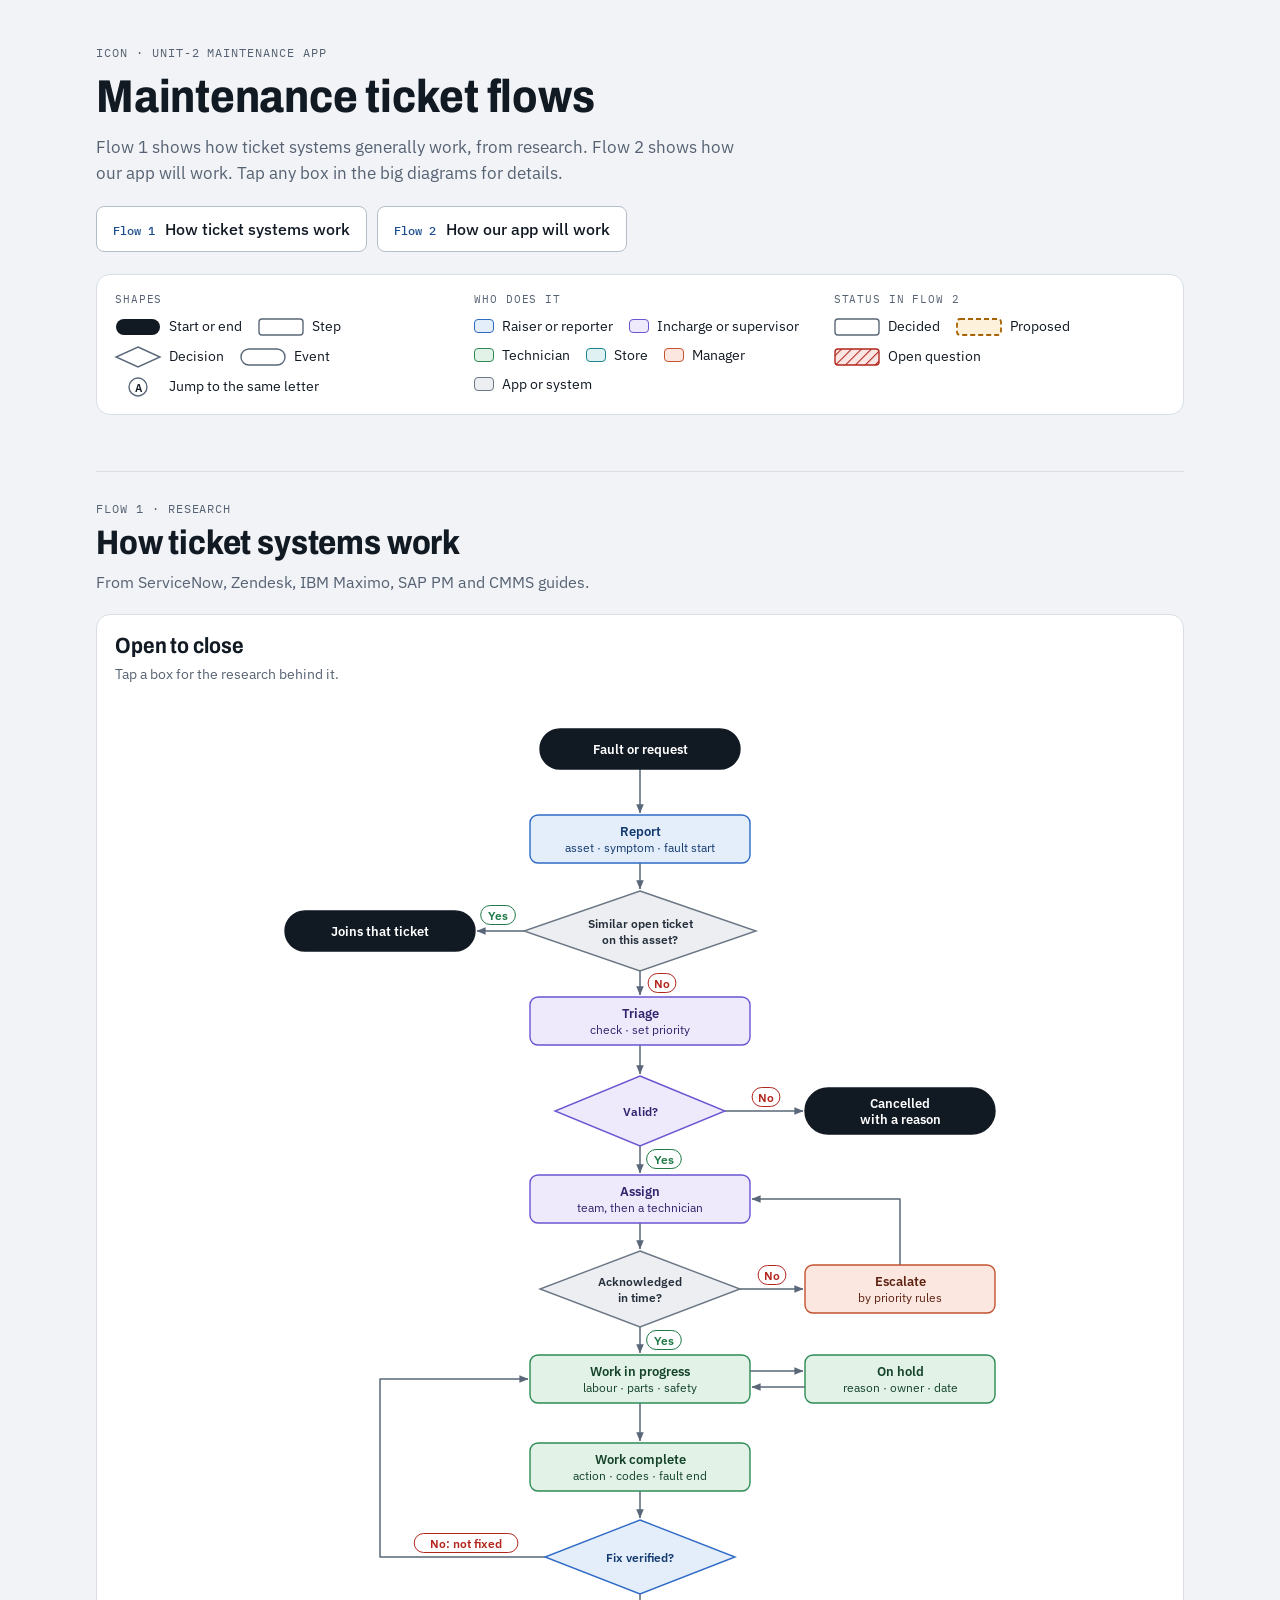
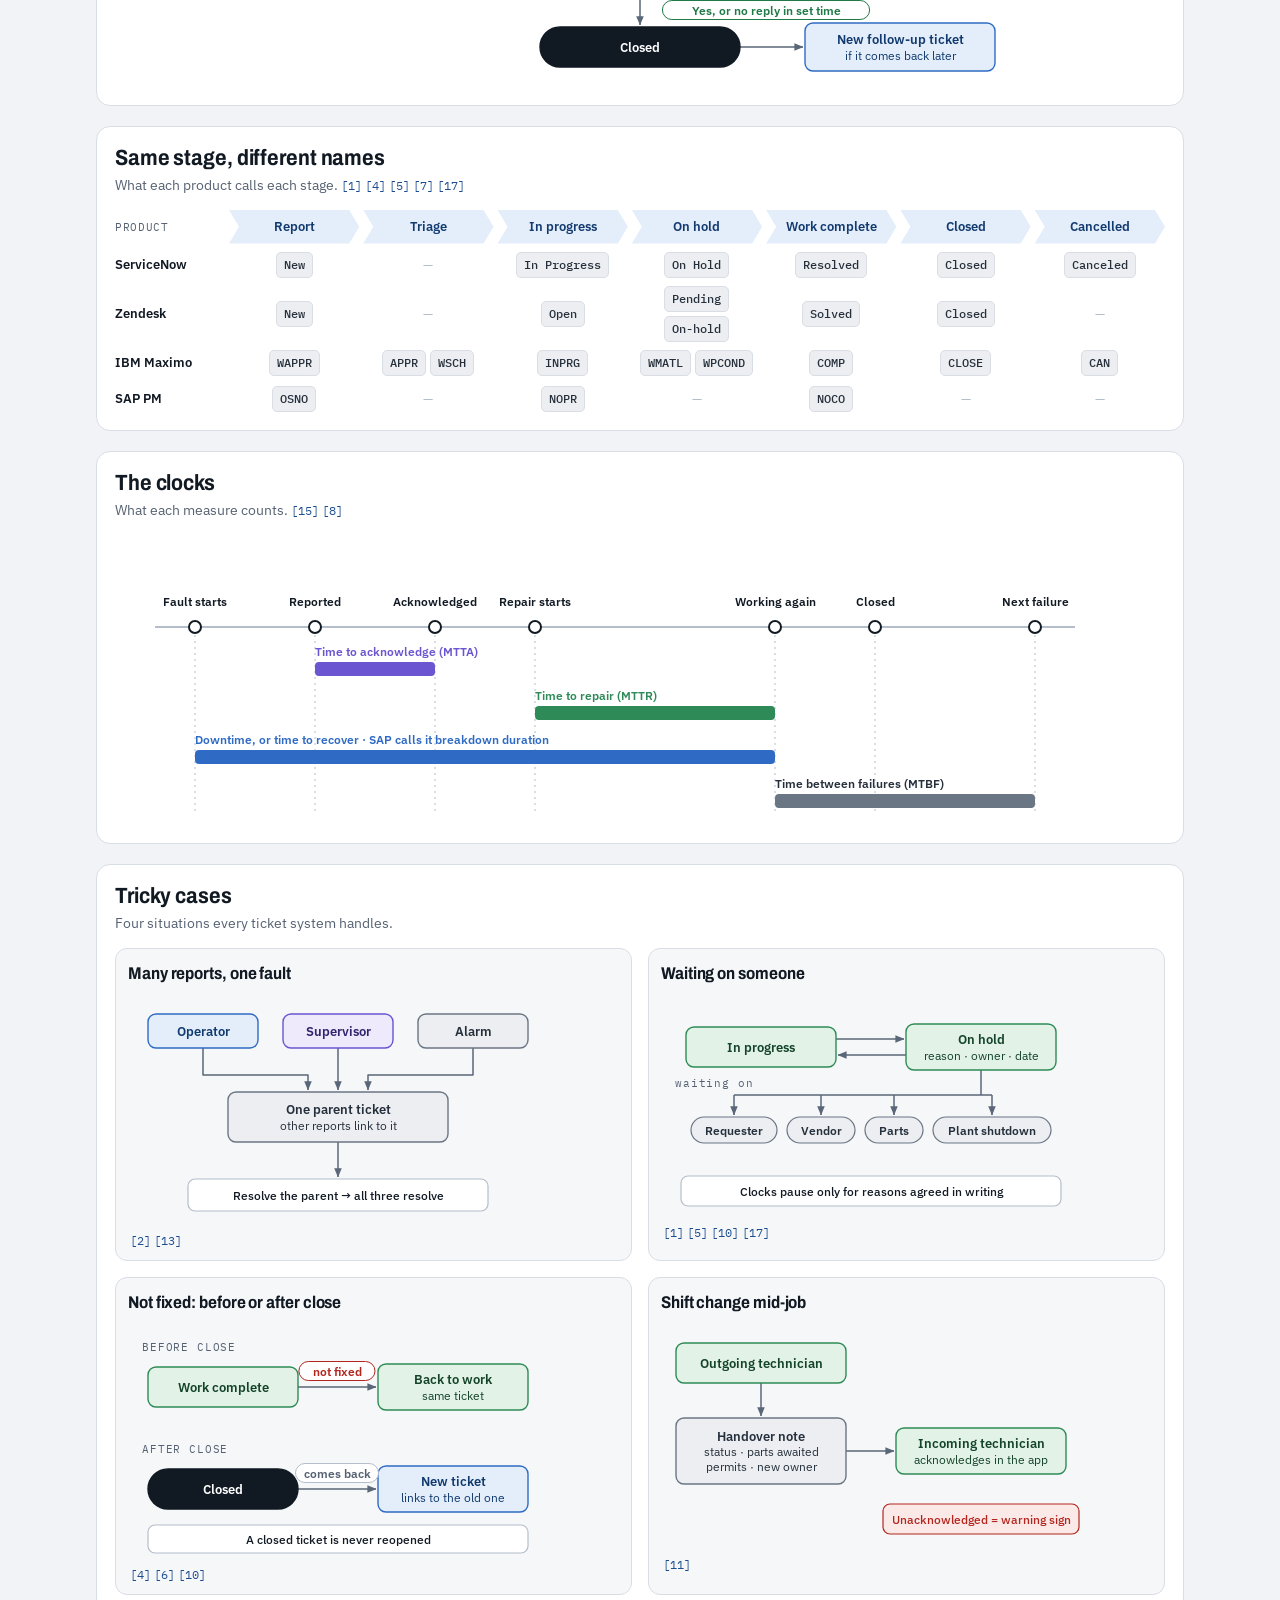
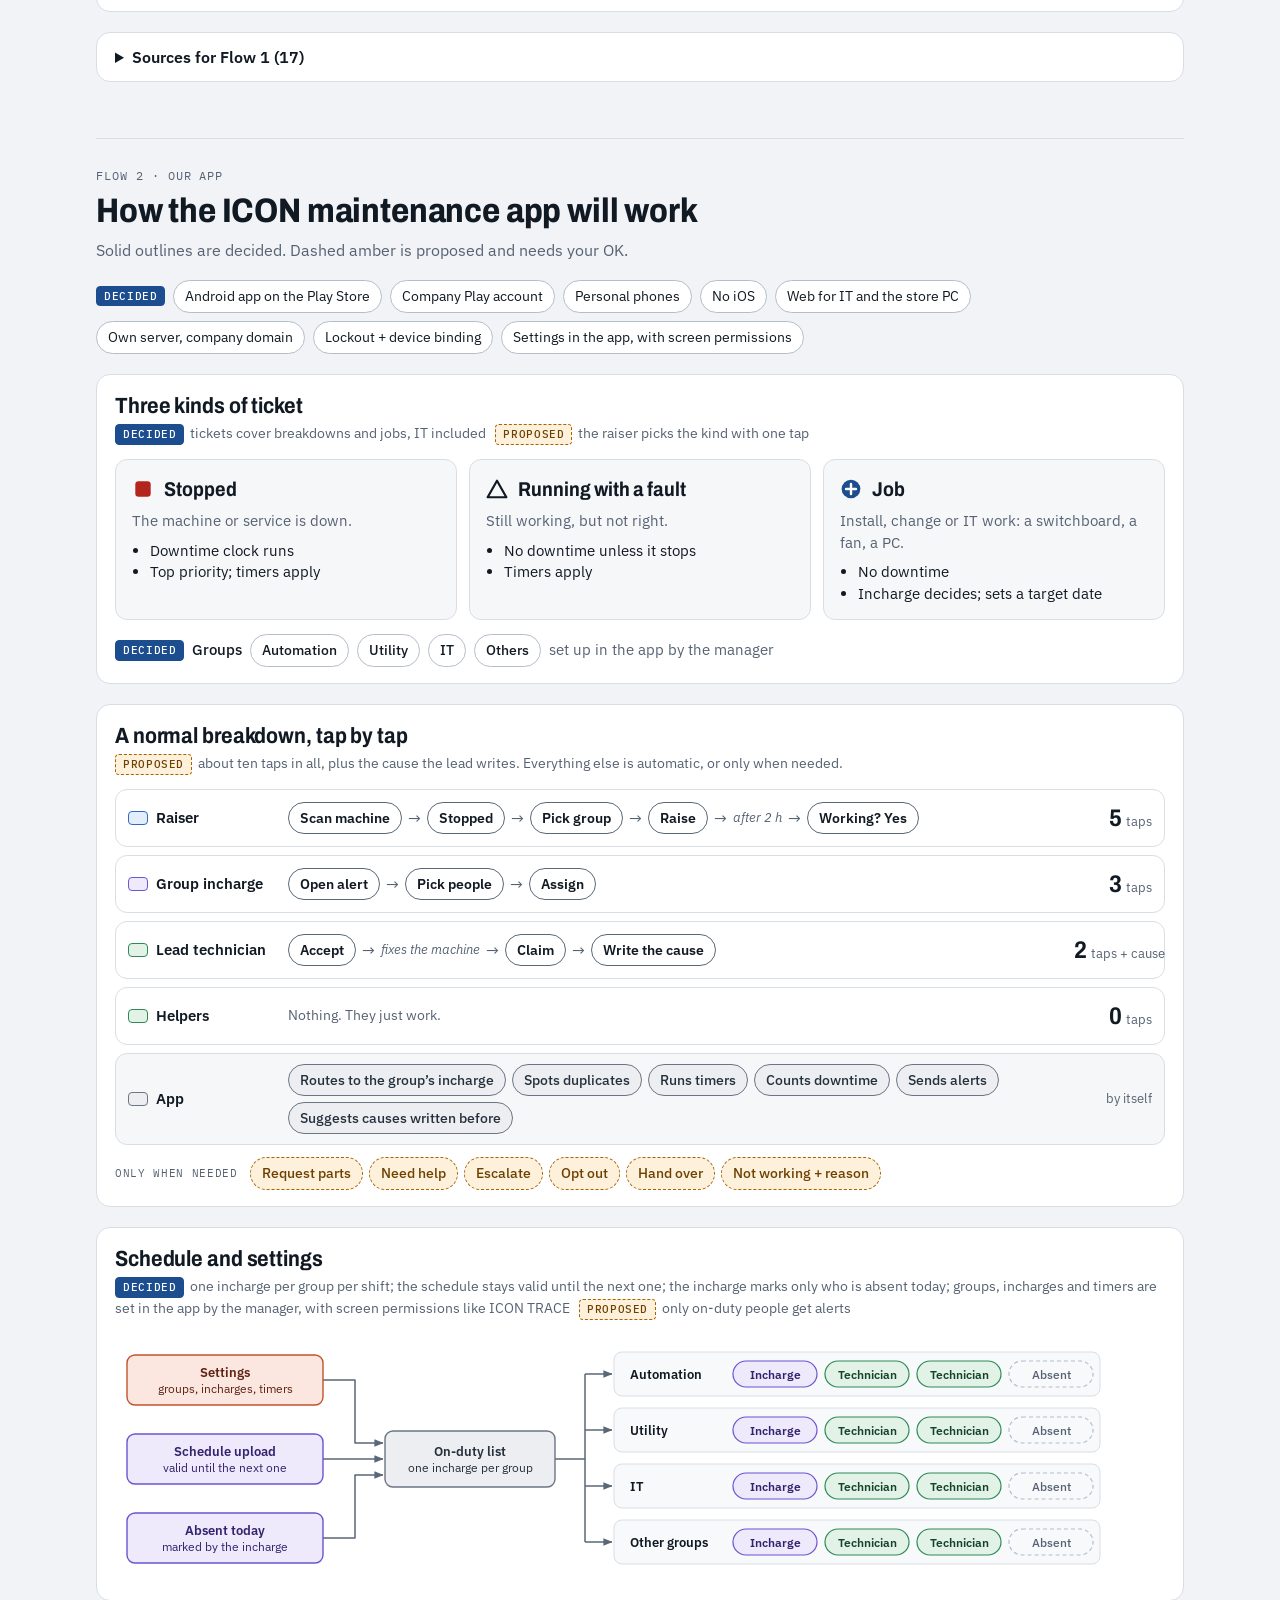
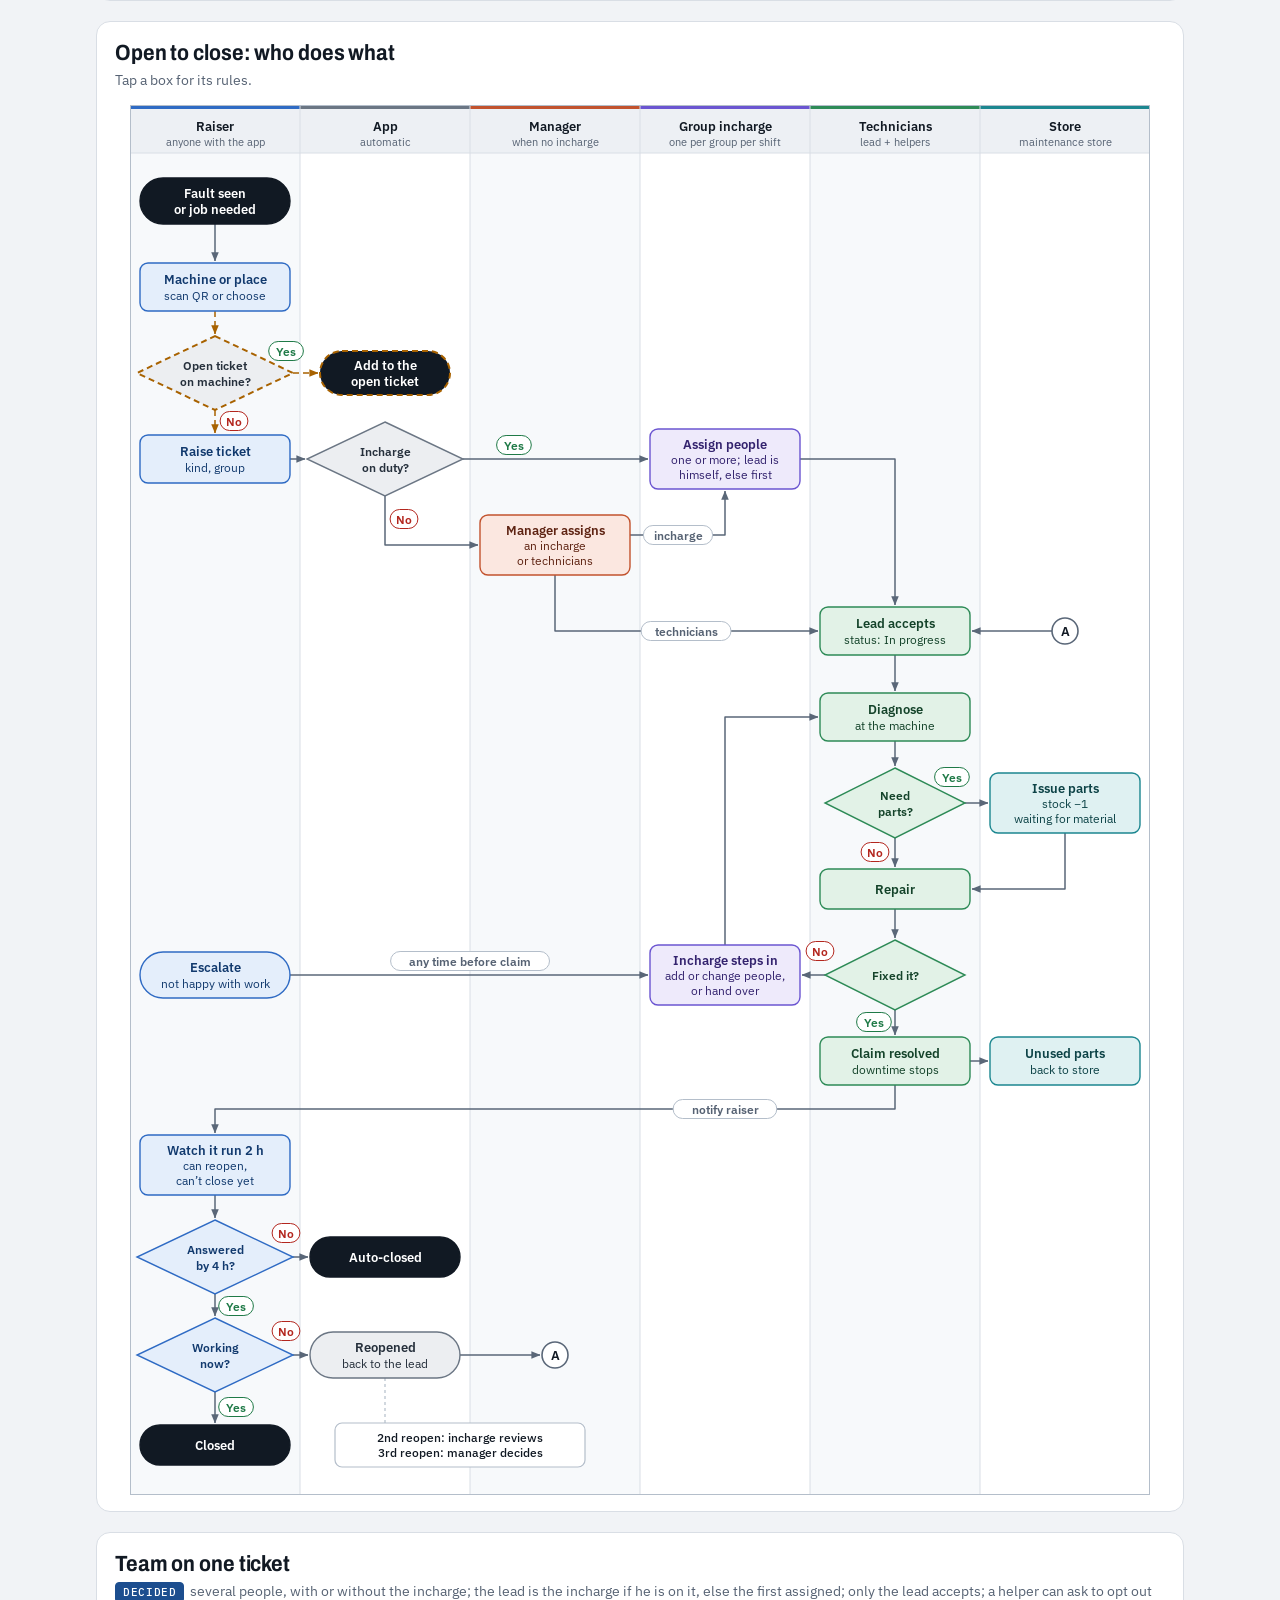
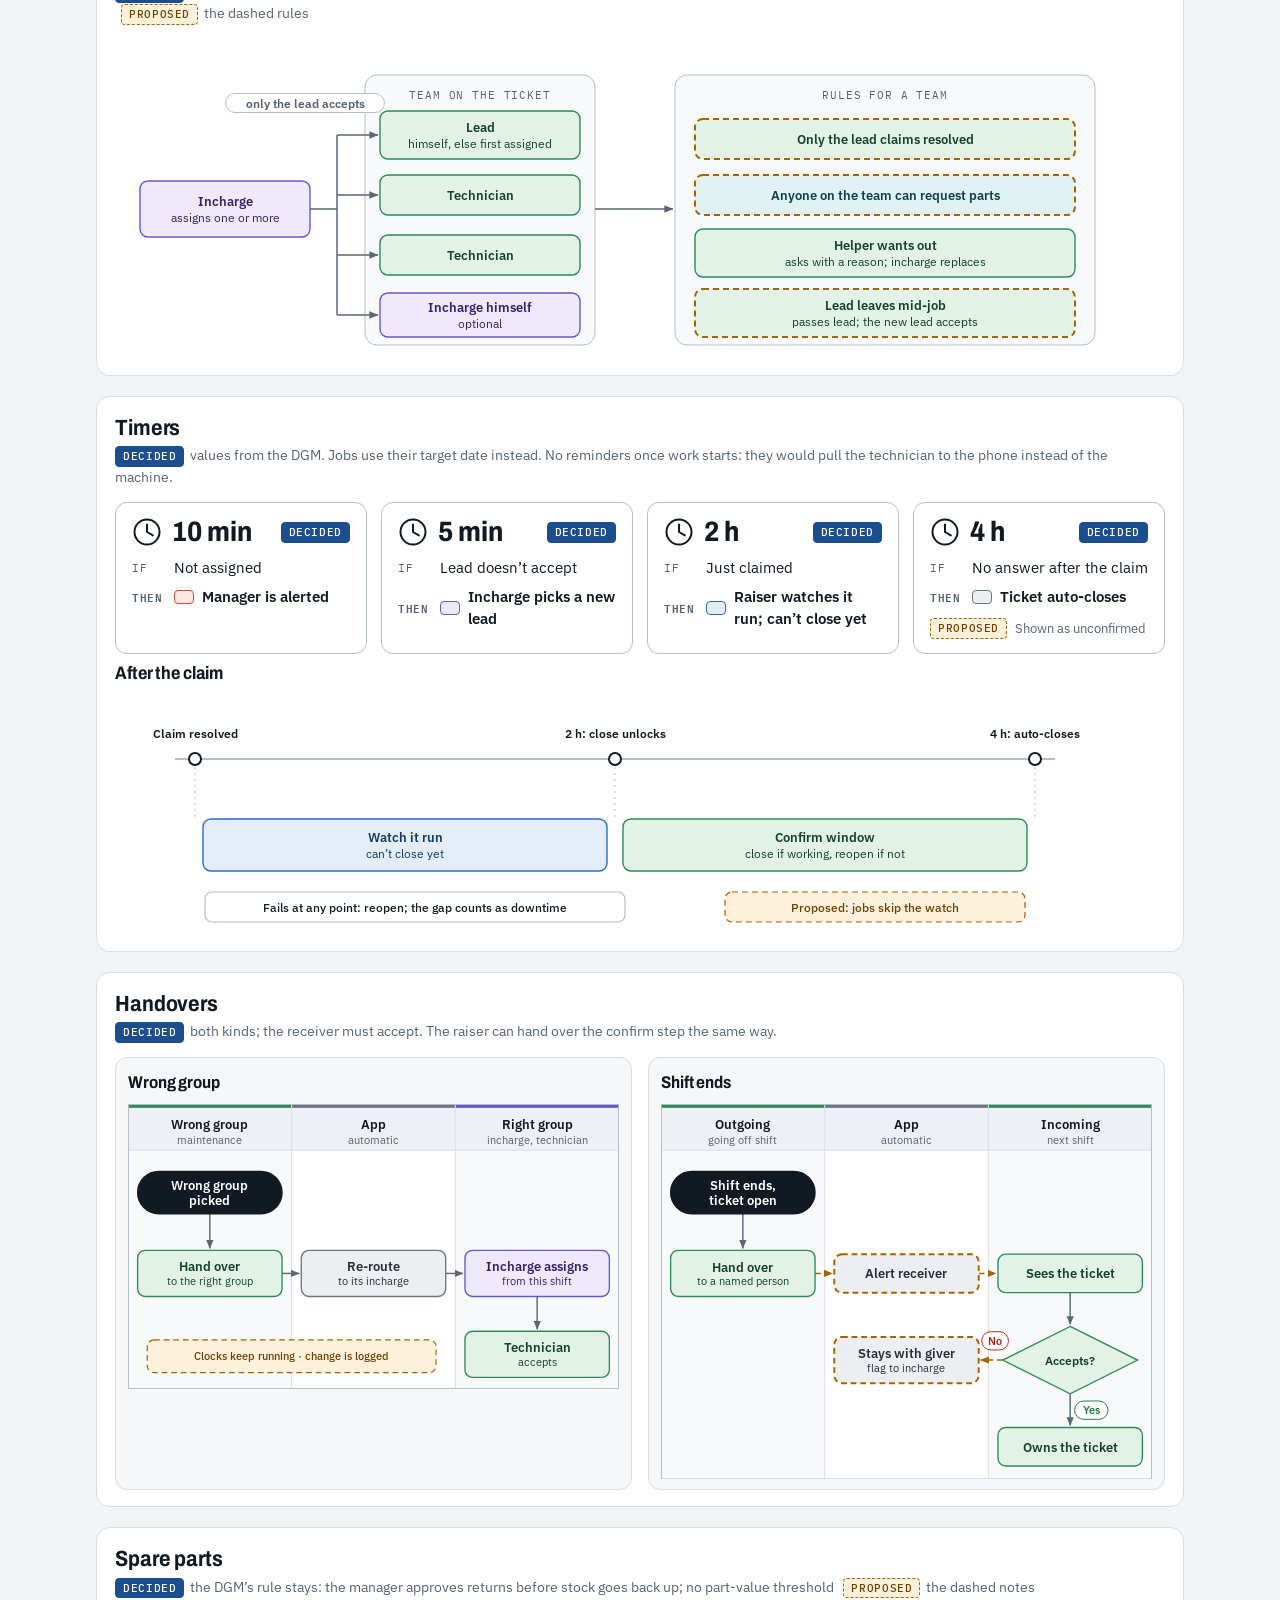
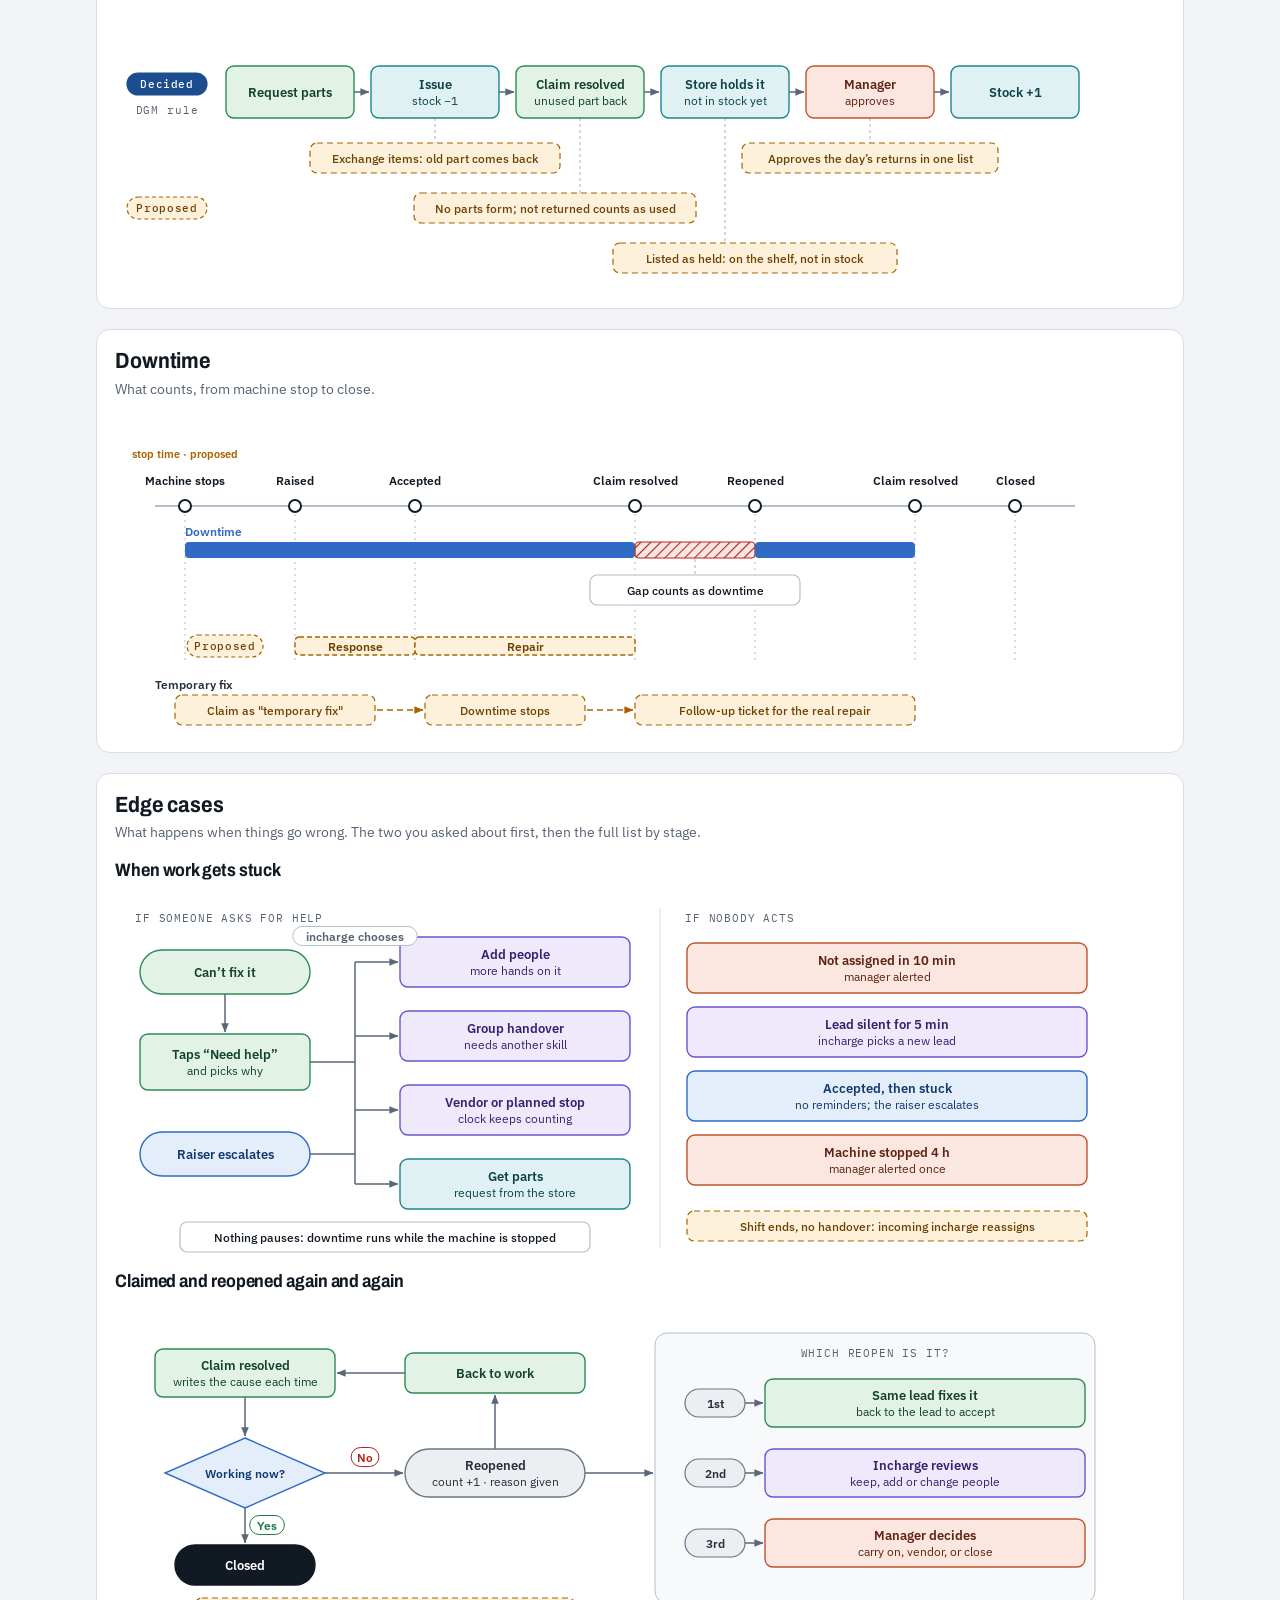
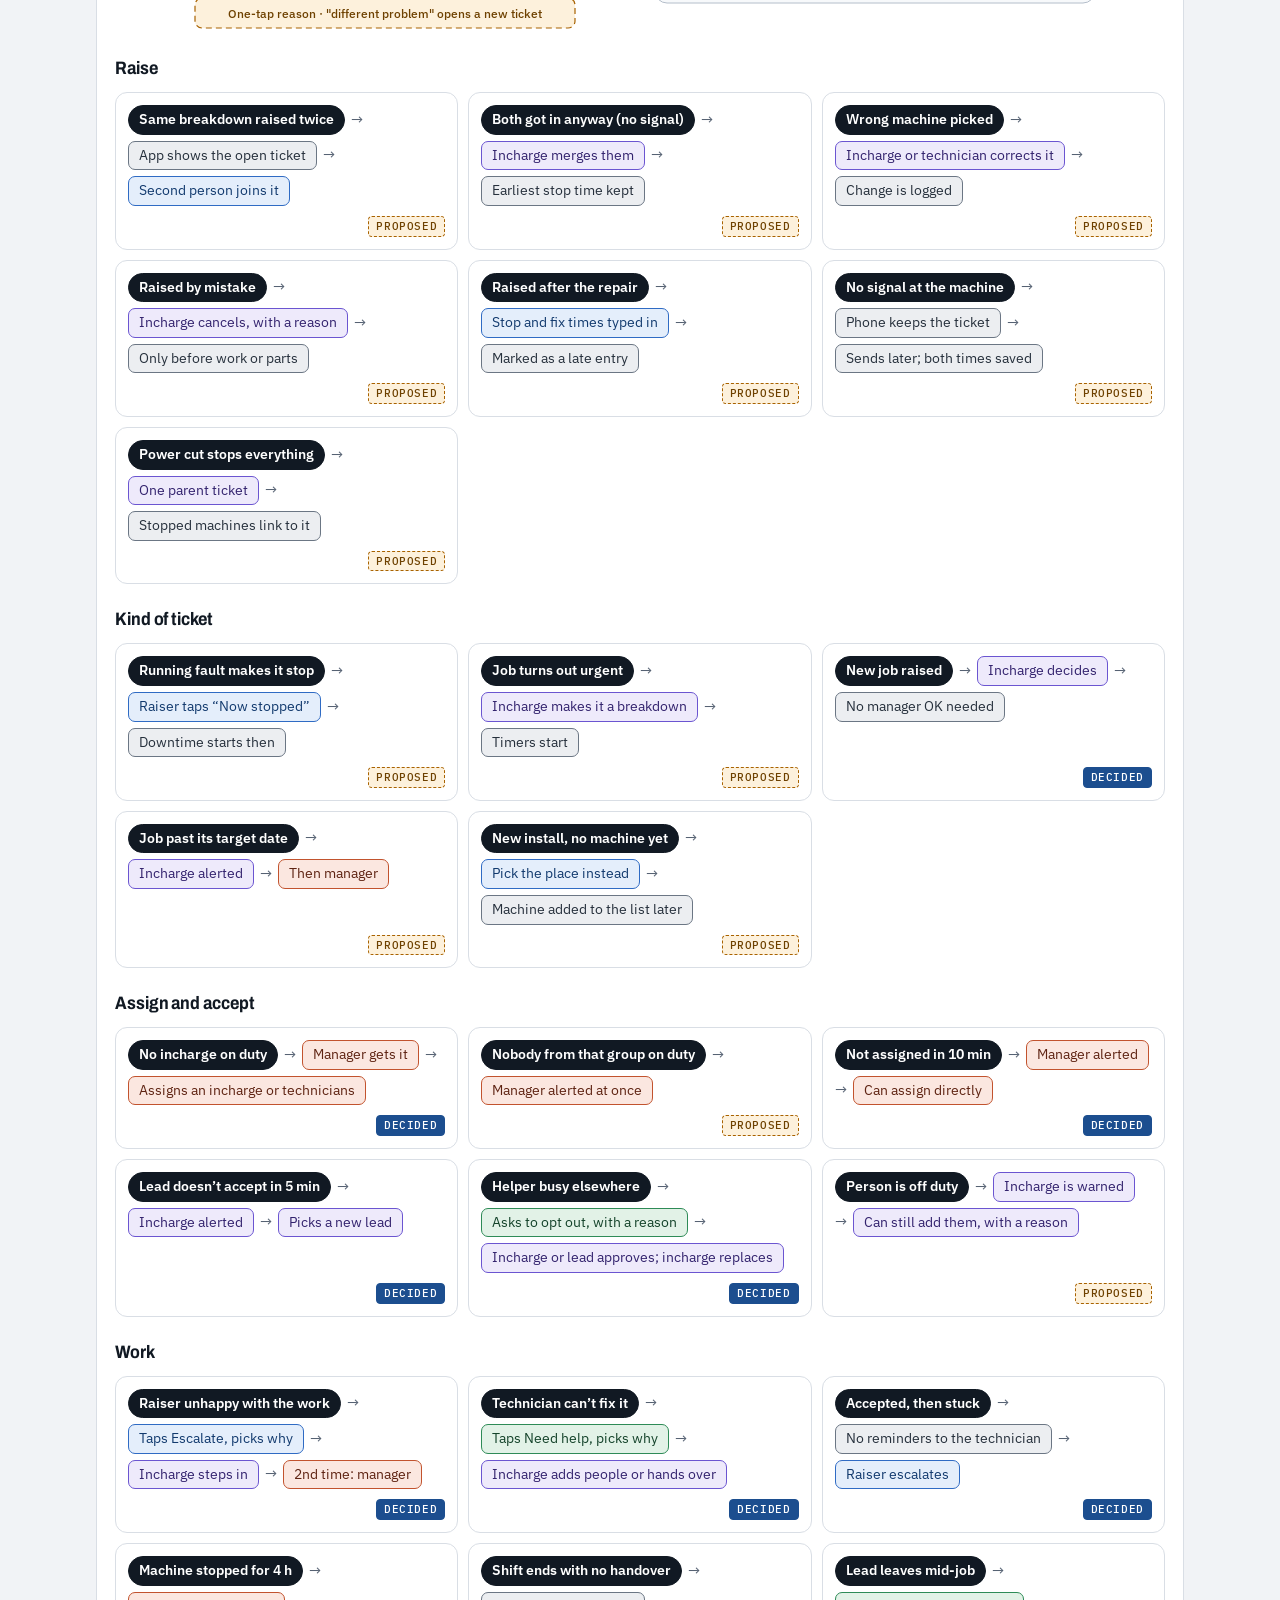
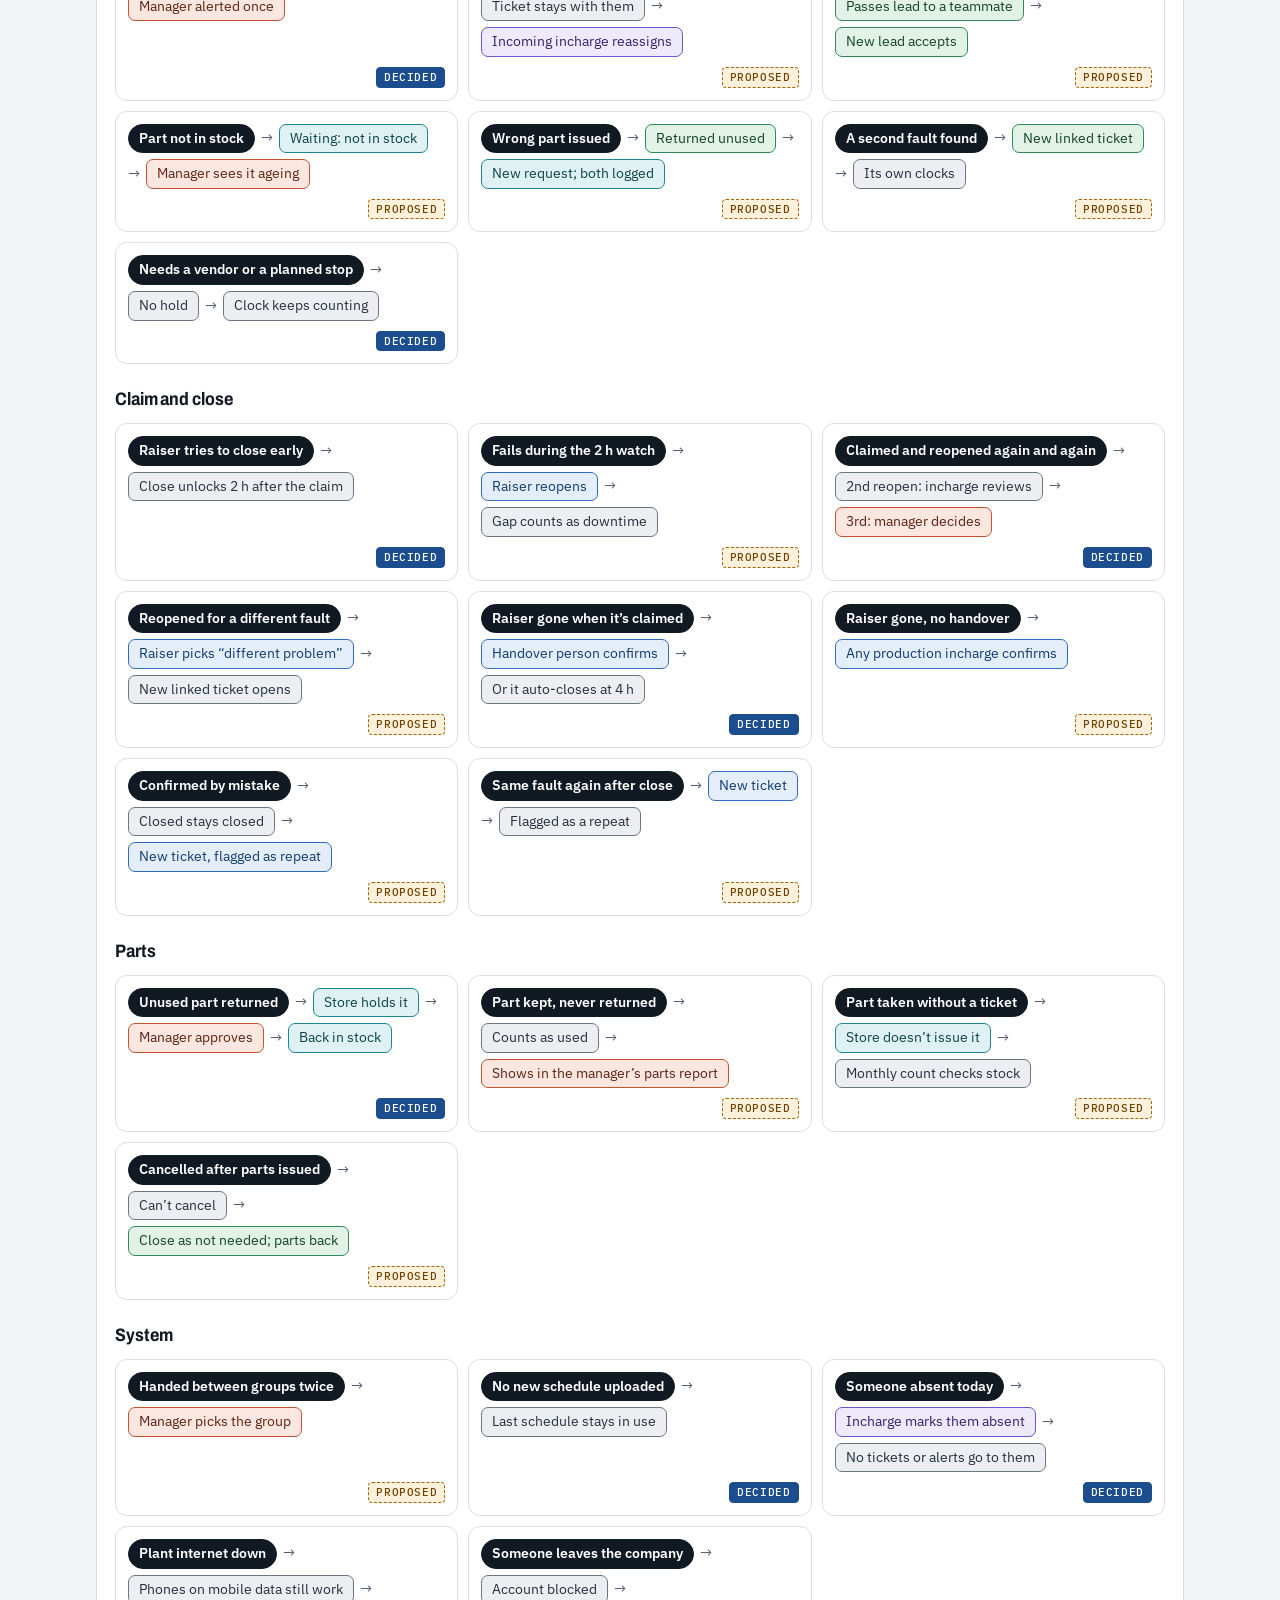
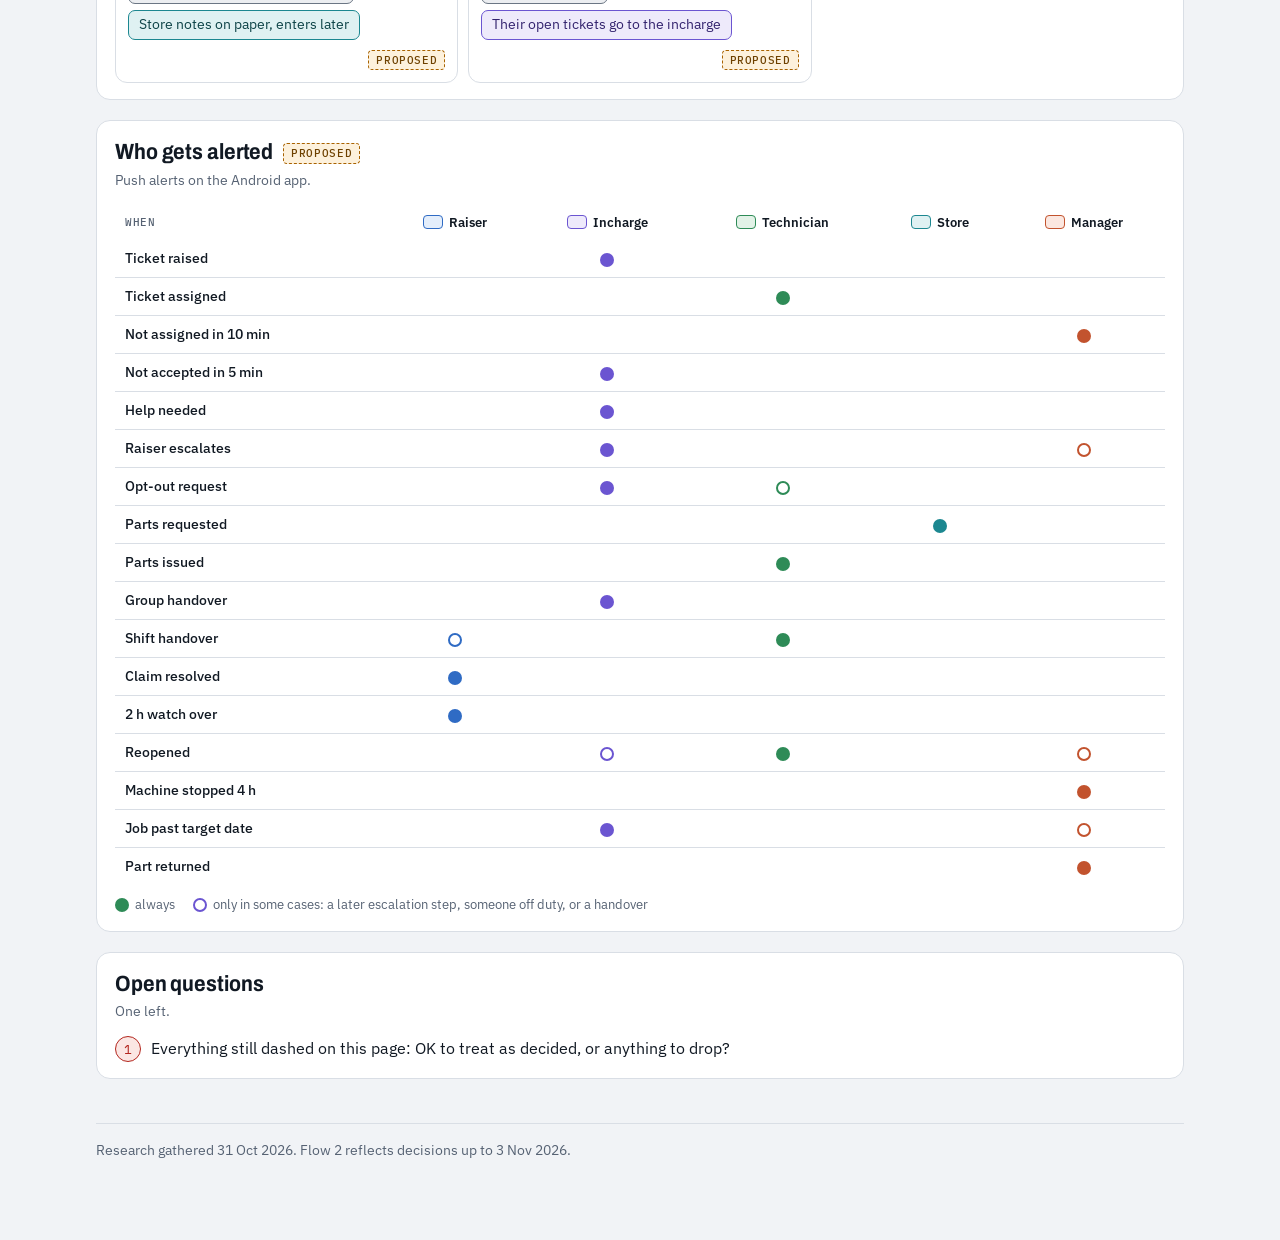
==== docs/flows/ticket-flows.html @ e0db69cf "Add stage 1 contract docs Avirat's stage 1 docs at the repo root: the project overview (the contract" ====
<!doctype html>
<html lang="en">
<head>
<meta charset="utf-8">
<meta name="viewport" content="width=device-width, initial-scale=1, viewport-fit=cover">
<title>ICON Maintenance Ticket Flows</title>
<meta name="claude:viewport-fit-sides" content="cover">
<link rel="preconnect" href="https://fonts.googleapis.com">
<link rel="preconnect" href="https://fonts.gstatic.com" crossorigin>
<link rel="stylesheet" href="https://fonts.googleapis.com/css2?family=Archivo:wdth,wght@62..125,500..800&family=IBM+Plex+Mono:wght@400;500&family=IBM+Plex+Sans:ital,wght@0,400;0,500;0,600;1,400&display=swap">
<style>
:root{
  /* Layout: diagram-first page; each flow is a stack of diagram cards, details live in tap-to-open popovers */
  --bg:#F1F3F6;--surface:#FFFFFF;--sunk:#F6F7F9;--ink:#111923;--muted:#566273;--line:#D9DEE5;--line-strong:#B4BECA;
  --accent:#1C4E8F;--accent-ink:#FFFFFF;--edge:#5A6778;
  --lane-a:#F7F9FB;--lane-b:#FFFFFF;--lane-h:#EDF0F4;
  --blue-f:#E4EEFB;--blue-s:#2F6BC4;--blue-t:#123A6E;
  --violet-f:#EEEAFB;--violet-s:#6B55D1;--violet-t:#33236E;
  --green-f:#E2F2E7;--green-s:#2E8B57;--green-t:#14432A;
  --teal-f:#DFF1F2;--teal-s:#1C8790;--teal-t:#0D4347;
  --coral-f:#FBE7E0;--coral-s:#C2532E;--coral-t:#5E2312;
  --gray-f:#ECEEF1;--gray-s:#6B7684;--gray-t:#26303C;
  --prop:#A86200;--prop-f:#FDF1DC;--prop-t:#6E4100;
  --open:#B3261E;--open-f:#FBE6E3;--no:#B3261E;--no-f:#FBE9E7;--yes:#1F7A47;
  --font-display:"Archivo","Arial Narrow","Helvetica Neue",Arial,sans-serif;
  --font-body:"IBM Plex Sans","Segoe UI",Roboto,"Helvetica Neue",Arial,sans-serif;
  --font-mono:"IBM Plex Mono",ui-monospace,"SF Mono",Menlo,Consolas,monospace;
}
@media (prefers-color-scheme: dark){:root:not([data-theme="light"]){
  --bg:#0C1218;--surface:#131B24;--sunk:#0F161E;--ink:#E4E9EF;--muted:#9AA6B5;--line:#253140;--line-strong:#3A4757;
  --accent:#8AB4EE;--accent-ink:#0C1218;--edge:#8E9BAC;
  --lane-a:#111921;--lane-b:#141D27;--lane-h:#19232E;
  --blue-f:#172A44;--blue-s:#6FA1E8;--blue-t:#D3E3FA;
  --violet-f:#262042;--violet-s:#A99BF2;--violet-t:#E4DEFD;
  --green-f:#142C1F;--green-s:#6CC892;--green-t:#D3F1DE;
  --teal-f:#112B2D;--teal-s:#5CC4CB;--teal-t:#CDEFF1;
  --coral-f:#36211A;--coral-s:#EE9473;--coral-t:#F8DCD2;
  --gray-f:#1F2630;--gray-s:#95A1B0;--gray-t:#DDE3EA;
  --prop:#F0B25A;--prop-f:#33250F;--prop-t:#F6CD8E;
  --open:#F28B82;--open-f:#3A1C1A;--no:#F28B82;--no-f:#361B19;--yes:#6FCF97;
  color-scheme:dark;}}
:root[data-theme="dark"]{
  --bg:#0C1218;--surface:#131B24;--sunk:#0F161E;--ink:#E4E9EF;--muted:#9AA6B5;--line:#253140;--line-strong:#3A4757;
  --accent:#8AB4EE;--accent-ink:#0C1218;--edge:#8E9BAC;
  --lane-a:#111921;--lane-b:#141D27;--lane-h:#19232E;
  --blue-f:#172A44;--blue-s:#6FA1E8;--blue-t:#D3E3FA;
  --violet-f:#262042;--violet-s:#A99BF2;--violet-t:#E4DEFD;
  --green-f:#142C1F;--green-s:#6CC892;--green-t:#D3F1DE;
  --teal-f:#112B2D;--teal-s:#5CC4CB;--teal-t:#CDEFF1;
  --coral-f:#36211A;--coral-s:#EE9473;--coral-t:#F8DCD2;
  --gray-f:#1F2630;--gray-s:#95A1B0;--gray-t:#DDE3EA;
  --prop:#F0B25A;--prop-f:#33250F;--prop-t:#F6CD8E;
  --open:#F28B82;--open-f:#3A1C1A;--no:#F28B82;--no-f:#361B19;--yes:#6FCF97;
  color-scheme:dark;}
*{box-sizing:border-box}
html{scroll-behavior:smooth}
@media (prefers-reduced-motion: reduce){html{scroll-behavior:auto}}
body{background:var(--bg);color:var(--ink);font-family:var(--font-body);font-size:16px;line-height:1.5}
.page{max-width:1120px;margin:0 auto;padding-block:36px 72px;padding-left:max(16px, env(safe-area-inset-left, 0px));padding-right:max(16px, env(safe-area-inset-right, 0px))}
a{color:var(--accent)}
a:focus-visible,button:focus-visible{outline:2px solid var(--accent);outline-offset:2px;border-radius:3px}
h1,h2,h3,h4{font-family:var(--font-display);font-stretch:87.5%;text-wrap:balance;letter-spacing:-.005em}
.eyebrow{font-family:var(--font-mono);font-size:12px;letter-spacing:.08em;text-transform:uppercase;color:var(--muted);margin:0}
h1{font-size:clamp(32px,5vw,46px);font-weight:750;line-height:1.04;margin:.25em 0 .3em}
.lede{max-width:66ch;font-size:17px;color:var(--muted);margin:0}
.jump{display:flex;flex-wrap:wrap;gap:10px;margin-top:20px}
.jump a{display:inline-flex;align-items:baseline;gap:10px;padding:10px 16px;border:1px solid var(--line-strong);border-radius:8px;background:var(--surface);color:var(--ink);text-decoration:none;font-weight:500}
.jump a:hover{border-color:var(--accent)}
.jump a span{font-family:var(--font-mono);font-size:12px;color:var(--accent)}

.legend{display:grid;grid-template-columns:repeat(auto-fit,minmax(min(100%,300px),1fr));gap:14px 28px;margin-top:22px;padding:16px 18px;background:var(--surface);border:1px solid var(--line);border-radius:14px}
.lg-h{font-family:var(--font-mono);font-size:11px;letter-spacing:.08em;text-transform:uppercase;color:var(--muted);margin:0 0 8px}
.lg ul{list-style:none;margin:0;padding:0;display:flex;flex-wrap:wrap;gap:8px 16px}
.lg li{display:flex;align-items:center;gap:8px;font-size:14px}
.sw{width:46px;height:22px;flex:none;overflow:visible}
.sw-end{fill:var(--ink)}
.sw-box{fill:var(--surface);stroke:var(--edge);stroke-width:1.4}
.sw-prop{fill:var(--prop-f);stroke:var(--prop);stroke-width:1.8;stroke-dasharray:5 3}
.sw-open{stroke:var(--open);stroke-width:1.4}
.sw text{font-family:var(--font-body);font-size:11px;font-weight:600;fill:var(--ink)}
.rc{display:inline-block;width:20px;height:14px;border-radius:4px;border:1.5px solid;flex:none;vertical-align:-2px}
.rc.r-blue{background:var(--blue-f);border-color:var(--blue-s)}
.rc.r-violet{background:var(--violet-f);border-color:var(--violet-s)}
.rc.r-green{background:var(--green-f);border-color:var(--green-s)}
.rc.r-teal{background:var(--teal-f);border-color:var(--teal-s)}
.rc.r-coral{background:var(--coral-f);border-color:var(--coral-s)}
.rc.r-gray{background:var(--gray-f);border-color:var(--gray-s)}

.tag{display:inline-block;font-family:var(--font-mono);font-size:10.5px;font-weight:500;letter-spacing:.06em;text-transform:uppercase;padding:1px 7px;border-radius:4px;line-height:1.6;white-space:nowrap;border:1px solid transparent}
.tag-d{background:var(--accent);border-color:var(--accent);color:var(--accent-ink)}
.tag-p{background:var(--prop-f);border:1px dashed var(--prop);color:var(--prop-t)}
.tag-q{background:var(--open-f);border-color:var(--open);color:var(--open)}

section.flow{margin-top:56px;padding-top:28px;border-top:1px solid var(--line)}
section.flow > header h2{font-size:clamp(26px,3.6vw,34px);font-weight:750;line-height:1.1;margin:.2em 0 .25em}
section.flow > header p.sub{color:var(--muted);margin:0;max-width:66ch}
.dcard{background:var(--surface);border:1px solid var(--line);border-radius:14px;padding:18px 18px 16px;margin-top:20px;min-width:0}
.dcard > h3{font-size:22px;font-weight:700;margin:0;line-height:1.2}
.dcard > .cap{color:var(--muted);font-size:14px;margin:4px 0 14px}
.cap .tag{margin-right:6px}
.hscroll{overflow-x:auto;-webkit-overflow-scrolling:touch}
.dg-wrap{position:relative;margin:0 auto}
.swipe{display:none;font-size:13px;color:var(--muted);margin:8px 0 0}
@media (max-width:1100px){.swipe.w1020{display:block}}
@media (max-width:900px){.swipe.w820{display:block}}
@media (max-width:820px){.swipe.sm{display:block}}
@media (max-width:540px){.dcard{padding:14px 12px 12px}.mini{padding:10px 0 6px;border:0;background:transparent}.minis{gap:8px}.swipe.xs{display:block}}
.minis{display:grid;grid-template-columns:repeat(auto-fit,minmax(min(100%,430px),1fr));gap:16px}
.mini{border:1px solid var(--line);border-radius:12px;padding:12px 12px 10px;background:var(--sunk);min-width:0}
.mini h4{margin:0 0 8px;font-size:17px;font-weight:700}
.mini .src{font-size:12.5px;color:var(--muted);margin:6px 2px 0}
.sref{font-family:var(--font-mono);font-size:11.5px;text-decoration:none}
.minis.two .mini svg{margin:0 auto}

/* ---------- SVG diagram styles ---------- */
.dg{display:block;height:auto;overflow:visible}
.dg text{font-family:var(--font-body)}
.dg .t{font-size:13px;font-weight:600}
.dg .td{font-size:12px;font-weight:600}
.dg .s{font-size:11.5px}
.dg .n .shape{stroke-width:1.4}
.dg .n.r-blue .shape{fill:var(--blue-f);stroke:var(--blue-s)} .dg .n.r-blue text{fill:var(--blue-t)}
.dg .n.r-violet .shape{fill:var(--violet-f);stroke:var(--violet-s)} .dg .n.r-violet text{fill:var(--violet-t)}
.dg .n.r-green .shape{fill:var(--green-f);stroke:var(--green-s)} .dg .n.r-green text{fill:var(--green-t)}
.dg .n.r-teal .shape{fill:var(--teal-f);stroke:var(--teal-s)} .dg .n.r-teal text{fill:var(--teal-t)}
.dg .n.r-coral .shape{fill:var(--coral-f);stroke:var(--coral-s)} .dg .n.r-coral text{fill:var(--coral-t)}
.dg .n.r-gray .shape{fill:var(--gray-f);stroke:var(--gray-s)} .dg .n.r-gray text{fill:var(--gray-t)}
.dg .n.end .shape{fill:var(--ink);stroke:var(--ink)} .dg .n.end text{fill:var(--surface)}
.dg .n.k-conn .shape{fill:var(--surface);stroke:var(--edge);stroke-width:1.6} .dg .n.k-conn text{fill:var(--ink)}
.dg .n.prop .shape{stroke:var(--prop);stroke-dasharray:6 4;stroke-width:2}
.dg .n[data-k]{cursor:pointer}
.dg .n[data-k]:hover .shape{stroke-width:2.6}
.dg .n[data-k]:focus{outline:none}
.dg .n[data-k]:focus-visible .shape,.dg .n.sel .shape{stroke-width:3}
.dg .e{fill:none;stroke:var(--edge);stroke-width:1.5;stroke-linejoin:round}
.dg .e.prop{stroke:var(--prop);stroke-dasharray:6 4}
.dg .e.lead{stroke:var(--line-strong);stroke-dasharray:3 3;stroke-width:1.2}
.dg .ah{fill:var(--edge)} .dg .ah-p{fill:var(--prop)}
.dg .el rect{fill:var(--surface);stroke:var(--line-strong);stroke-width:1}
.dg .el text{font-size:11.5px;font-weight:600;fill:var(--muted)}
.dg .el.yes rect{stroke:var(--yes)} .dg .el.yes text{fill:var(--yes)}
.dg .el.no rect{stroke:var(--no)} .dg .el.no text{fill:var(--no)}
.dg .note rect{stroke-width:1.2} .dg .note .nt{font-size:11.5px;font-weight:500}
.dg .note.plain rect{fill:var(--surface);stroke:var(--line-strong)} .dg .note.plain .nt{fill:var(--ink)}
.dg .note.no rect{fill:var(--no-f);stroke:var(--no)} .dg .note.no .nt{fill:var(--no)}
.dg .note.prop rect{fill:var(--prop-f);stroke:var(--prop);stroke-dasharray:6 4} .dg .note.prop .nt{fill:var(--prop-t)}
.dg .note.open rect{fill:var(--open-f);stroke:var(--open)} .dg .note.open .nt{fill:var(--open)}
.dg .chip rect{stroke-width:1.2} .dg .chip text{font-size:11.5px;font-weight:600}
.dg .chip.r-blue rect{fill:var(--blue-f);stroke:var(--blue-s)} .dg .chip.r-blue text{fill:var(--blue-t)}
.dg .chip.r-violet rect{fill:var(--violet-f);stroke:var(--violet-s)} .dg .chip.r-violet text{fill:var(--violet-t)}
.dg .chip.r-green rect{fill:var(--green-f);stroke:var(--green-s)} .dg .chip.r-green text{fill:var(--green-t)}
.dg .chip.r-gray rect{fill:var(--gray-f);stroke:var(--gray-s)} .dg .chip.r-gray text{fill:var(--gray-t)}
.dg .chip.dashed rect{stroke-dasharray:4 3}
.dg .chip.muted rect{fill:transparent;stroke:var(--line-strong)} .dg .chip.muted text{fill:var(--muted);font-weight:500}
.dg .chip.r-dec rect{fill:var(--accent);stroke:var(--accent)} .dg .chip.r-dec text{fill:var(--accent-ink);font-family:var(--font-mono);font-size:10.5px;font-weight:500;letter-spacing:.06em}
.dg .chip.r-prop rect{fill:var(--prop-f);stroke:var(--prop);stroke-dasharray:4 3} .dg .chip.r-prop text{fill:var(--prop-t);font-family:var(--font-mono);font-size:10.5px;font-weight:500;letter-spacing:.06em}
.dg .lane.la{fill:var(--lane-a)} .dg .lane.lb{fill:var(--lane-b)} .dg .lane-h{fill:var(--lane-h)}
.dg .lane-k.r-blue{fill:var(--blue-s)} .dg .lane-k.r-violet{fill:var(--violet-s)} .dg .lane-k.r-green{fill:var(--green-s)}
.dg .lane-k.r-teal{fill:var(--teal-s)} .dg .lane-k.r-coral{fill:var(--coral-s)} .dg .lane-k.r-gray{fill:var(--gray-s)}
.dg .lh{font-size:13px;font-weight:600;fill:var(--ink)} .dg .lhs{font-size:11px;fill:var(--muted)}
.dg .lane-sep{stroke:var(--line);stroke-width:1} .dg .lane-frame{fill:none;stroke:var(--line-strong);stroke-width:1}
.dg .strip{fill:var(--lane-a);stroke:var(--line)}
.dg .cap{font-family:var(--font-mono);font-size:10.5px;letter-spacing:.08em;fill:var(--muted)}
.dg .axis{stroke:var(--line-strong);stroke-width:2} .dg .guide{stroke:var(--line-strong);stroke-dasharray:2 4;stroke-width:1}
.dg .evt{fill:var(--surface);stroke:var(--ink);stroke-width:2}
.dg .evl{font-size:12px;font-weight:600;fill:var(--ink)}
.dg .barl{font-size:12px;font-weight:600}
.dg .barl.r-blue{fill:var(--blue-s)} .dg .barl.r-violet{fill:var(--violet-s)} .dg .barl.r-green{fill:var(--green-s)} .dg .barl.r-gray{fill:var(--gray-t)}
.dg .bar.r-blue{fill:var(--blue-s)} .dg .bar.r-violet{fill:var(--violet-s)} .dg .bar.r-green{fill:var(--green-s)} .dg .bar.r-gray{fill:var(--gray-s)}
.dg .bar.gap{stroke:var(--open);stroke-width:1.2}
.dg .bar.pbar{fill:var(--prop-f);stroke:var(--prop);stroke-dasharray:5 3;stroke-width:1.4}
.dg .barin{font-size:11.5px;font-weight:600;fill:var(--prop-t)}
.dg .propl{font-size:11px;font-weight:600;fill:var(--prop)}
.dg .hb,#lg-h .hb{fill:var(--open-f)} .dg .hl,#lg-h .hl{stroke:var(--open);stroke-width:2.2}
.dg .sep{stroke:var(--line);stroke-width:1}
.dg .group{fill:var(--lane-a);stroke:var(--line-strong);stroke-width:1}
.dg .group.prop{fill:var(--prop-f);stroke:var(--prop);stroke-dasharray:6 4;fill-opacity:.45}
.dg .el.prop rect{stroke:var(--prop);stroke-dasharray:4 3;fill:var(--prop-f)} .dg .el.prop text{fill:var(--prop-t)}

/* ---------- edge cases ---------- */
.ec-h{font-size:18px;font-weight:700;margin:22px 0 10px}
.ec-grid{display:grid;grid-template-columns:repeat(auto-fit,minmax(min(100%,330px),1fr));gap:10px}
.ec{border:1px solid var(--line);border-radius:12px;padding:12px;background:var(--surface);display:flex;flex-direction:column;justify-content:space-between;gap:10px;min-width:0}
.ec-flow{display:flex;flex-wrap:wrap;align-items:center;gap:6px}
.fc{display:inline-block;padding:5px 10px;border-radius:7px;border:1.5px solid;font-size:13.5px;line-height:1.3}
.fc.trig{background:var(--ink);border-color:var(--ink);color:var(--surface);border-radius:999px;font-weight:600}
.fc.r-blue{background:var(--blue-f);border-color:var(--blue-s);color:var(--blue-t)}
.fc.r-violet{background:var(--violet-f);border-color:var(--violet-s);color:var(--violet-t)}
.fc.r-green{background:var(--green-f);border-color:var(--green-s);color:var(--green-t)}
.fc.r-teal{background:var(--teal-f);border-color:var(--teal-s);color:var(--teal-t)}
.fc.r-coral{background:var(--coral-f);border-color:var(--coral-s);color:var(--coral-t)}
.fc.r-gray{background:var(--gray-f);border-color:var(--gray-s);color:var(--gray-t)}
.ec .ar{color:var(--muted);font-size:15px}
.ec-tag{display:flex;justify-content:flex-end}
.feat{margin-top:6px}
.feat h4{font-size:18px;font-weight:700;margin:4px 0 8px}

/* ---------- kinds and taps ---------- */
.kinds{display:grid;grid-template-columns:repeat(auto-fit,minmax(min(100%,260px),1fr));gap:12px}
.kind{border:1px solid var(--line);border-radius:12px;padding:14px 16px;background:var(--sunk)}
.kind-h{display:flex;align-items:center;gap:10px;font-family:var(--font-display);font-stretch:87.5%;font-size:20px;font-weight:700}
.kind p{margin:6px 0 8px;color:var(--muted);font-size:14.5px}
.kind ul{margin:0;padding-left:18px;font-size:14.5px}
.ki{width:22px;height:22px;flex:none;overflow:visible}
.ki-stop{fill:var(--no)} .ki-fault{fill:none;stroke:var(--ink);stroke-width:2;stroke-linejoin:round}
.ki-job{fill:var(--accent)} .ki-plus{stroke:var(--accent-ink);stroke-width:2.2;stroke-linecap:round}
.groups{display:flex;flex-wrap:wrap;align-items:center;gap:8px;margin:14px 0 0;font-size:14.5px;font-weight:500}
.groups .muted{color:var(--muted);font-weight:400}
.taps{display:grid;gap:8px}
.tp-row{display:grid;grid-template-columns:150px minmax(0,1fr) 78px;gap:10px;align-items:center;padding:10px 12px;border:1px solid var(--line);border-radius:12px;background:var(--surface)}
.tp-row.auto{background:var(--sunk)}
.tp-who{display:flex;align-items:center;gap:8px;font-weight:600;font-size:14.5px}
.tp-steps{display:flex;flex-wrap:wrap;align-items:center;gap:6px}
.tp{display:inline-flex;align-items:center;padding:5px 11px;border-radius:999px;border:1.5px solid var(--edge);background:var(--surface);font-size:13.5px;font-weight:600}
.tp.a{border-color:var(--gray-s);background:var(--gray-f);color:var(--gray-t);font-weight:500}
.tp.opt{border-style:dashed;border-color:var(--prop);background:var(--prop-f);color:var(--prop-t);font-weight:500}
.tp-ar{color:var(--muted)}
.tp-gap{font-size:13px;color:var(--muted);font-style:italic}
.tp-none{color:var(--muted);font-size:14px}
.tp-n{text-align:right;font-size:13px;color:var(--muted);white-space:nowrap}
.tp-n b{font-family:var(--font-display);font-stretch:87.5%;font-size:24px;color:var(--ink);margin-right:4px}
.tp-only{display:flex;flex-wrap:wrap;align-items:center;gap:6px;margin:12px 0 0}
.tp-only .k{font-family:var(--font-mono);font-size:11px;letter-spacing:.06em;text-transform:uppercase;color:var(--muted);margin-right:6px}
@media (max-width:640px){.tp-row{grid-template-columns:minmax(0,1fr) auto}.tp-steps{grid-column:1/-1;grid-row:2}}

/* ---------- popover ---------- */
.pop{position:absolute;z-index:5;width:310px;background:var(--surface);border:1px solid var(--line-strong);border-radius:12px;box-shadow:0 10px 30px rgba(10,20,35,.18);padding:12px 14px 14px;font-size:14px;line-height:1.45}
.pop h4{margin:0 30px 2px 0;font-size:18px;font-weight:700}
.pop .pw{margin:0 0 8px;font-size:13px;color:var(--muted)}
.pop ul{list-style:none;margin:0;padding:0;display:grid;gap:7px}
.pop li{display:grid;grid-template-columns:auto minmax(0,1fr);gap:8px;align-items:start}
.pop li .tag{margin-top:1px}
.pop li.r{grid-template-columns:10px minmax(0,1fr)}
.pop li.r::before{content:"";width:6px;height:6px;border-radius:50%;background:var(--muted);margin-top:7px}
.pop .x{position:absolute;top:6px;right:6px;width:30px;height:30px;border:0;border-radius:8px;background:transparent;color:var(--muted);font-size:20px;line-height:1;cursor:pointer}
.pop .x:hover{background:var(--sunk);color:var(--ink)}
@media (max-width:700px){
  .pop{position:fixed;left:0 !important;right:0;bottom:0;top:auto !important;width:auto;max-height:62vh;overflow:auto;border-radius:16px 16px 0 0;
    padding-bottom:calc(16px + env(safe-area-inset-bottom, 0px));padding-left:max(18px, env(safe-area-inset-left, 0px));padding-right:max(18px, env(safe-area-inset-right, 0px))}
}

/* ---------- ladder ---------- */
.ladder{display:grid;grid-template-columns:110px repeat(7,minmax(104px,1fr));min-width:850px;gap:6px 4px;align-items:center}
.lr{display:contents}
.lc{font-size:13px;display:flex;flex-wrap:wrap;gap:4px;align-items:center;justify-content:center;min-height:30px}
.lc.corner{justify-content:flex-start;font-family:var(--font-mono);font-size:11px;letter-spacing:.06em;text-transform:uppercase;color:var(--muted)}
.lc.prod{justify-content:flex-start;font-weight:600}
.lc.stg span{display:block;width:100%;text-align:center;padding:7px 14px;background:var(--blue-f);color:var(--blue-t);font-weight:600;font-size:13px;
  clip-path:polygon(0 0,calc(100% - 10px) 0,100% 50%,calc(100% - 10px) 100%,0 100%,10px 50%)}
.lc .code{font-family:var(--font-mono);font-weight:500;font-size:12px;padding:3px 7px;border-radius:5px;background:var(--gray-f);color:var(--gray-t);border:1px solid var(--line)}
.lc .none{color:var(--line-strong)}
.lr:nth-child(odd) .lc.prod, .lr:nth-child(odd) .lc{}

/* ---------- timers ---------- */
.timers{display:grid;grid-template-columns:repeat(auto-fit,minmax(min(100%,250px),1fr));gap:14px}
.timer{border:1.5px solid var(--line-strong);border-radius:12px;padding:14px 16px;background:var(--surface)}
.timer.is-prop{border:1.5px dashed var(--prop);background:var(--prop-f)}
.tm-top{display:flex;align-items:center;gap:10px;margin-bottom:10px}
.clk{width:30px;height:30px;flex:none}
.clk circle{fill:none;stroke:var(--ink);stroke-width:2.4}
.clk path{fill:none;stroke:var(--ink);stroke-width:2.4;stroke-linecap:round;stroke-linejoin:round}
.tm-n{font-family:var(--font-display);font-stretch:87.5%;font-size:28px;font-weight:750;line-height:1;margin-right:auto}
.tm-if,.tm-then{margin:0;display:flex;align-items:center;gap:8px;font-size:15px}
.tm-then{margin-top:6px;font-weight:600}
.tm-if .k,.tm-then .k{font-family:var(--font-mono);font-size:11px;letter-spacing:.06em;text-transform:uppercase;color:var(--muted);width:34px;flex:none}
.tm-extra{margin:10px 0 0;font-size:13px;color:var(--muted);display:flex;gap:8px;align-items:center}

/* ---------- alert matrix ---------- */
.mx{border-collapse:collapse;width:100%;min-width:560px;font-size:14px}
.mx th,.mx td{padding:8px 10px;border-bottom:1px solid var(--line);text-align:center;white-space:nowrap}
.mx thead th{font-weight:600;font-size:13px;border-bottom:1.5px solid var(--line-strong)}
.mx thead th .rc{margin-right:6px}
.mx tbody th{text-align:left;font-weight:500}
.mx thead th:first-child{text-align:left;font-family:var(--font-mono);font-size:11px;letter-spacing:.06em;text-transform:uppercase;color:var(--muted);font-weight:500}
.mx tr:last-child th,.mx tr:last-child td{border-bottom:0}
.dot{display:inline-block;width:14px;height:14px;border-radius:50%;vertical-align:middle}
.dot.r-blue{background:var(--blue-s)} .dot.r-violet{background:var(--violet-s)} .dot.r-green{background:var(--green-s)}
.dot.r-teal{background:var(--teal-s)} .dot.r-coral{background:var(--coral-s)}
.dot.hollow{background:transparent;border:2.5px solid}
.dot.hollow.r-blue{border-color:var(--blue-s)} .dot.hollow.r-violet{border-color:var(--violet-s)}
.dot.hollow.r-green{border-color:var(--green-s)} .dot.hollow.r-teal{border-color:var(--teal-s)} .dot.hollow.r-coral{border-color:var(--coral-s)}
.mx-key{display:flex;gap:18px;flex-wrap:wrap;font-size:13px;color:var(--muted);margin:10px 0 0}
.mx-key span{display:flex;align-items:center;gap:6px}

/* ---------- platform, questions, sources ---------- */
.platform{display:flex;flex-wrap:wrap;gap:8px;align-items:center;margin-top:18px}
.pc{font-size:14px;padding:5px 11px;border:1px solid var(--line-strong);border-radius:999px;background:var(--surface)}
ol.qs{list-style:none;margin:0;padding:0;counter-reset:q;display:grid;gap:10px}
ol.qs li{counter-increment:q;display:grid;grid-template-columns:28px minmax(0,1fr);gap:8px;align-items:start}
ol.qs li small{display:block;color:var(--muted);font-size:13.5px;line-height:1.5;margin-top:3px}
ol.qs li::before{content:counter(q);font-family:var(--font-mono);font-size:12.5px;color:var(--open);border:1.5px solid var(--open);background:var(--open-f);border-radius:50%;width:24px;height:24px;display:grid;place-items:center}
details.sources{margin-top:20px;background:var(--surface);border:1px solid var(--line);border-radius:14px;padding:12px 18px}
details.sources summary{cursor:pointer;font-weight:600}
details.sources ol{margin:12px 0 4px;padding-left:26px;font-size:14px;color:var(--muted);columns:2 360px;column-gap:32px}
details.sources li{margin:0 0 6px;break-inside:avoid}
details.sources a{color:var(--ink)}
footer{margin-top:44px;padding-top:16px;border-top:1px solid var(--line);font-size:13.5px;color:var(--muted)}
</style>
</head>
<body>
<svg width="0" height="0" style="position:absolute" aria-hidden="true" focusable="false"><defs><pattern id="lg-h" width="7" height="7" patternUnits="userSpaceOnUse" patternTransform="rotate(45)"><rect class="hb" width="7" height="7"/><line class="hl" x1="0" y1="0" x2="0" y2="7"/></pattern></defs></svg>
<div class="page"><header><p class="eyebrow">ICON · Unit-2 maintenance app</p><h1>Maintenance ticket flows</h1><p class="lede">Flow 1 shows how ticket systems generally work, from research. Flow 2 shows how our app will work. Tap any box in the big diagrams for details.</p><nav class="jump" aria-label="Jump to a flow"><a href="#flow-1"><span>Flow 1</span>How ticket systems work</a><a href="#flow-2"><span>Flow 2</span>How our app will work</a></nav>
<div class="legend" aria-label="How to read the diagrams">
  <div class="lg"><p class="lg-h">Shapes</p><ul>
    <li><svg class="sw" viewBox="0 0 46 22" aria-hidden="true"><rect class="sw-end" x="1" y="3" width="44" height="16" rx="8"/></svg>Start or end</li>
    <li><svg class="sw" viewBox="0 0 46 22" aria-hidden="true"><rect class="sw-box" x="1" y="3" width="44" height="16" rx="3"/></svg>Step</li>
    <li><svg class="sw" viewBox="0 0 46 22" aria-hidden="true"><polygon class="sw-box" points="23,1 45,11 23,21 1,11"/></svg>Decision</li>
    <li><svg class="sw" viewBox="0 0 46 22" aria-hidden="true"><rect class="sw-box" x="1" y="3" width="44" height="16" rx="8"/></svg>Event</li>
    <li><svg class="sw" viewBox="0 0 46 22" aria-hidden="true"><circle class="sw-box" cx="23" cy="11" r="9"/><text x="23" y="11.5" text-anchor="middle" dominant-baseline="central">A</text></svg>Jump to the same letter</li>
  </ul></div>
  <div class="lg"><p class="lg-h">Who does it</p><ul>
    <li><i class="rc r-blue"></i>Raiser or reporter</li>
    <li><i class="rc r-violet"></i>Incharge or supervisor</li>
    <li><i class="rc r-green"></i>Technician</li>
    <li><i class="rc r-teal"></i>Store</li>
    <li><i class="rc r-coral"></i>Manager</li>
    <li><i class="rc r-gray"></i>App or system</li>
  </ul></div>
  <div class="lg"><p class="lg-h">Status in Flow 2</p><ul>
    <li><svg class="sw" viewBox="0 0 46 22" aria-hidden="true"><rect class="sw-box" x="1" y="3" width="44" height="16" rx="3"/></svg>Decided</li>
    <li><svg class="sw" viewBox="0 0 46 22" aria-hidden="true"><rect class="sw-prop" x="1" y="3" width="44" height="16" rx="3"/></svg>Proposed</li>
    <li><svg class="sw" viewBox="0 0 46 22" aria-hidden="true"><rect class="sw-open" x="1" y="3" width="44" height="16" rx="3" style="fill:url(#lg-h)"/></svg>Open question</li>
  </ul></div>
</div>
</header><section class="flow" id="flow-1"><header><p class="eyebrow">Flow 1 · research</p><h2>How ticket systems work</h2><p class="sub">From ServiceNow, Zendesk, IBM Maximo, SAP PM and CMMS guides.</p></header><div class="dcard"><h3>Open to close</h3><p class="cap">Tap a box for the research behind it.</p><div class="hscroll"><div class="dg-wrap" style="width:820px"><svg class="dg" width="820" height="990" viewBox="0 0 820 990" role="img" aria-labelledby="f1main-t f1main-d"><title id="f1main-t">How ticket systems work, open to close</title><desc id="f1main-d">Fault or request, report, check for a similar open ticket, triage, valid or cancelled, assign, acknowledged in time or escalate, work in progress with on hold, work complete, fix verified or back to work, closed, and a new follow-up ticket if the problem returns.</desc><defs><marker id="f1main-a" viewBox="0 0 10 10" refX="9.6" refY="5" markerWidth="9" markerHeight="9" markerUnits="userSpaceOnUse" orient="auto"><path class="ah" d="M0,0.8 L10,5 L0,9.2 z"/></marker><marker id="f1main-p" viewBox="0 0 10 10" refX="9.6" refY="5" markerWidth="9" markerHeight="9" markerUnits="userSpaceOnUse" orient="auto"><path class="ah-p" d="M0,0.8 L10,5 L0,9.2 z"/></marker><pattern id="f1main-h" width="7" height="7" patternUnits="userSpaceOnUse" patternTransform="rotate(45)"><rect class="hb" width="7" height="7"/><line class="hl" x1="0" y1="0" x2="0" y2="7"/></pattern></defs><path class="e" d="M410.0,70.0 L410.0,114.0" marker-end="url(#f1main-a)"/><path class="e" d="M410.0,164.0 L410.0,190.0" marker-end="url(#f1main-a)"/><path class="e" d="M294.0,232.0 L247.0,232.0" marker-end="url(#f1main-a)"/><path class="e" d="M410.0,272.0 L410.0,296.0" marker-end="url(#f1main-a)"/><path class="e" d="M410.0,346.0 L410.0,375.0" marker-end="url(#f1main-a)"/><path class="e" d="M495.0,412.0 L573.0,412.0" marker-end="url(#f1main-a)"/><path class="e" d="M410.0,447.0 L410.0,474.0" marker-end="url(#f1main-a)"/><path class="e" d="M410.0,524.0 L410.0,550.0" marker-end="url(#f1main-a)"/><path class="e" d="M510.0,590.0 L573.0,590.0" marker-end="url(#f1main-a)"/><path class="e" d="M670.0,566.0 L670.0,500.0 L522.0,500.0" marker-end="url(#f1main-a)"/><path class="e" d="M410.0,628.0 L410.0,654.0" marker-end="url(#f1main-a)"/><path class="e" d="M520.0,672.0 L573.0,672.0" marker-end="url(#f1main-a)"/><path class="e" d="M575.0,688.0 L522.0,688.0" marker-end="url(#f1main-a)"/><path class="e" d="M410.0,704.0 L410.0,742.0" marker-end="url(#f1main-a)"/><path class="e" d="M410.0,792.0 L410.0,819.0" marker-end="url(#f1main-a)"/><path class="e" d="M315.0,858.0 L150.0,858.0 L150.0,680.0 L298.0,680.0" marker-end="url(#f1main-a)"/><path class="e" d="M410.0,895.0 L410.0,926.0" marker-end="url(#f1main-a)"/><path class="e" d="M510.0,948.0 L573.0,948.0" marker-end="url(#f1main-a)"/><g class="n r-gray k-oval end" data-k="f1_start" tabindex="0" role="button" aria-label="Fault or request"><rect class="shape" x="310.0" y="30.0" width="200" height="40" rx="20.0"/><text class="t" x="410.0" y="50.0" text-anchor="middle" dominant-baseline="central">Fault or request</text></g><g class="n r-blue k-box" data-k="f1_report" tabindex="0" role="button" aria-label="Report asset · symptom · fault start"><rect class="shape" x="300.0" y="116.0" width="220" height="48" rx="8"/><text class="t" x="410.0" y="132.8" text-anchor="middle" dominant-baseline="central">Report</text><text class="s" x="410.0" y="148.0" text-anchor="middle" dominant-baseline="central">asset · symptom · fault start</text></g><g class="n r-gray k-dia" data-k="f1_dup" tabindex="0" role="button" aria-label="Similar open ticket on this asset?"><polygon class="shape" points="410.0,192.0 526.0,232.0 410.0,272.0 294.0,232.0"/><text class="td" x="410.0" y="224.0" text-anchor="middle" dominant-baseline="central">Similar open ticket</text><text class="td" x="410.0" y="240.0" text-anchor="middle" dominant-baseline="central">on this asset?</text></g><g class="n r-gray k-oval end" data-k="f1_join" tabindex="0" role="button" aria-label="Joins that ticket"><rect class="shape" x="55.0" y="212.0" width="190" height="40" rx="20.0"/><text class="t" x="150.0" y="232.0" text-anchor="middle" dominant-baseline="central">Joins that ticket</text></g><g class="n r-violet k-box" data-k="f1_triage" tabindex="0" role="button" aria-label="Triage check · set priority"><rect class="shape" x="300.0" y="298.0" width="220" height="48" rx="8"/><text class="t" x="410.0" y="314.8" text-anchor="middle" dominant-baseline="central">Triage</text><text class="s" x="410.0" y="330.0" text-anchor="middle" dominant-baseline="central">check · set priority</text></g><g class="n r-violet k-dia" data-k="f1_valid" tabindex="0" role="button" aria-label="Valid?"><polygon class="shape" points="410.0,377.0 495.0,412.0 410.0,447.0 325.0,412.0"/><text class="td" x="410.0" y="412.0" text-anchor="middle" dominant-baseline="central">Valid?</text></g><g class="n r-gray k-oval end" data-k="f1_cancel" tabindex="0" role="button" aria-label="Cancelled with a reason"><rect class="shape" x="575.0" y="389.0" width="190" height="46" rx="23.0"/><text class="t" x="670.0" y="404.0" text-anchor="middle" dominant-baseline="central">Cancelled</text><text class="t" x="670.0" y="420.0" text-anchor="middle" dominant-baseline="central">with a reason</text></g><g class="n r-violet k-box" data-k="f1_assign" tabindex="0" role="button" aria-label="Assign team, then a technician"><rect class="shape" x="300.0" y="476.0" width="220" height="48" rx="8"/><text class="t" x="410.0" y="492.8" text-anchor="middle" dominant-baseline="central">Assign</text><text class="s" x="410.0" y="508.0" text-anchor="middle" dominant-baseline="central">team, then a technician</text></g><g class="n r-gray k-dia" data-k="f1_ack" tabindex="0" role="button" aria-label="Acknowledged in time?"><polygon class="shape" points="410.0,552.0 510.0,590.0 410.0,628.0 310.0,590.0"/><text class="td" x="410.0" y="582.0" text-anchor="middle" dominant-baseline="central">Acknowledged</text><text class="td" x="410.0" y="598.0" text-anchor="middle" dominant-baseline="central">in time?</text></g><g class="n r-coral k-box" data-k="f1_esc" tabindex="0" role="button" aria-label="Escalate by priority rules"><rect class="shape" x="575.0" y="566.0" width="190" height="48" rx="8"/><text class="t" x="670.0" y="582.8" text-anchor="middle" dominant-baseline="central">Escalate</text><text class="s" x="670.0" y="598.0" text-anchor="middle" dominant-baseline="central">by priority rules</text></g><g class="n r-green k-box" data-k="f1_work" tabindex="0" role="button" aria-label="Work in progress labour · parts · safety"><rect class="shape" x="300.0" y="656.0" width="220" height="48" rx="8"/><text class="t" x="410.0" y="672.8" text-anchor="middle" dominant-baseline="central">Work in progress</text><text class="s" x="410.0" y="688.0" text-anchor="middle" dominant-baseline="central">labour · parts · safety</text></g><g class="n r-green k-box" data-k="f1_hold" tabindex="0" role="button" aria-label="On hold reason · owner · date"><rect class="shape" x="575.0" y="656.0" width="190" height="48" rx="8"/><text class="t" x="670.0" y="672.8" text-anchor="middle" dominant-baseline="central">On hold</text><text class="s" x="670.0" y="688.0" text-anchor="middle" dominant-baseline="central">reason · owner · date</text></g><g class="n r-green k-box" data-k="f1_done" tabindex="0" role="button" aria-label="Work complete action · codes · fault end"><rect class="shape" x="300.0" y="744.0" width="220" height="48" rx="8"/><text class="t" x="410.0" y="760.8" text-anchor="middle" dominant-baseline="central">Work complete</text><text class="s" x="410.0" y="776.0" text-anchor="middle" dominant-baseline="central">action · codes · fault end</text></g><g class="n r-blue k-dia" data-k="f1_verify" tabindex="0" role="button" aria-label="Fix verified?"><polygon class="shape" points="410.0,821.0 505.0,858.0 410.0,895.0 315.0,858.0"/><text class="td" x="410.0" y="858.0" text-anchor="middle" dominant-baseline="central">Fix verified?</text></g><g class="n r-gray k-oval end" data-k="f1_closed" tabindex="0" role="button" aria-label="Closed"><rect class="shape" x="310.0" y="928.0" width="200" height="40" rx="20.0"/><text class="t" x="410.0" y="948.0" text-anchor="middle" dominant-baseline="central">Closed</text></g><g class="n r-blue k-box" data-k="f1_follow" tabindex="0" role="button" aria-label="New follow-up ticket if it comes back later"><rect class="shape" x="575.0" y="924.0" width="190" height="48" rx="8"/><text class="t" x="670.0" y="940.8" text-anchor="middle" dominant-baseline="central">New follow-up ticket</text><text class="s" x="670.0" y="956.0" text-anchor="middle" dominant-baseline="central">if it comes back later</text></g><g class="el yes"><rect x="250.7" y="206.5" width="34.7" height="19" rx="9.5"/><text x="268.0" y="216.0" text-anchor="middle" dominant-baseline="central">Yes</text></g><g class="el no"><rect x="418.1" y="274.5" width="27.8" height="19" rx="9.5"/><text x="432.0" y="284.0" text-anchor="middle" dominant-baseline="central">No</text></g><g class="el no"><rect x="522.1" y="388.5" width="27.8" height="19" rx="9.5"/><text x="536.0" y="398.0" text-anchor="middle" dominant-baseline="central">No</text></g><g class="el yes"><rect x="416.6" y="450.5" width="34.7" height="19" rx="9.5"/><text x="434.0" y="460.0" text-anchor="middle" dominant-baseline="central">Yes</text></g><g class="el no"><rect x="528.1" y="566.5" width="27.8" height="19" rx="9.5"/><text x="542.0" y="576.0" text-anchor="middle" dominant-baseline="central">No</text></g><g class="el yes"><rect x="416.6" y="631.5" width="34.7" height="19" rx="9.5"/><text x="434.0" y="641.0" text-anchor="middle" dominant-baseline="central">Yes</text></g><g class="el no"><rect x="184.2" y="834.5" width="103.7" height="19" rx="9.5"/><text x="236.0" y="844.0" text-anchor="middle" dominant-baseline="central">No: not fixed</text></g><g class="el yes"><rect x="432.4" y="901.5" width="207.2" height="19" rx="9.5"/><text x="536.0" y="911.0" text-anchor="middle" dominant-baseline="central">Yes, or no reply in set time</text></g></svg><div class="pop" hidden role="dialog" aria-live="polite"></div></div></div><p class="swipe w820">Swipe sideways to see the whole diagram →</p></div><div class="dcard"><h3>Same stage, different names</h3><p class="cap">What each product calls each stage. <a href="#src-1" class="sref">[1]</a> <a href="#src-4" class="sref">[4]</a> <a href="#src-5" class="sref">[5]</a> <a href="#src-7" class="sref">[7]</a> <a href="#src-17" class="sref">[17]</a></p><div class="hscroll"><div class="ladder" role="table" aria-label="Status names in four products"><div class="lr" role="row"><span class="lc corner" role="columnheader">Product</span><span class="lc stg" role="columnheader"><span>Report</span></span><span class="lc stg" role="columnheader"><span>Triage</span></span><span class="lc stg" role="columnheader"><span>In progress</span></span><span class="lc stg" role="columnheader"><span>On hold</span></span><span class="lc stg" role="columnheader"><span>Work complete</span></span><span class="lc stg" role="columnheader"><span>Closed</span></span><span class="lc stg" role="columnheader"><span>Cancelled</span></span></div><div class="lr" role="row"><span class="lc prod" role="rowheader">ServiceNow</span><span class="lc" role="cell"><b class="code">New</b></span><span class="lc" role="cell"><span class="none" aria-label="no status">—</span></span><span class="lc" role="cell"><b class="code">In Progress</b></span><span class="lc" role="cell"><b class="code">On Hold</b></span><span class="lc" role="cell"><b class="code">Resolved</b></span><span class="lc" role="cell"><b class="code">Closed</b></span><span class="lc" role="cell"><b class="code">Canceled</b></span></div><div class="lr" role="row"><span class="lc prod" role="rowheader">Zendesk</span><span class="lc" role="cell"><b class="code">New</b></span><span class="lc" role="cell"><span class="none" aria-label="no status">—</span></span><span class="lc" role="cell"><b class="code">Open</b></span><span class="lc" role="cell"><b class="code">Pending</b><b class="code">On-hold</b></span><span class="lc" role="cell"><b class="code">Solved</b></span><span class="lc" role="cell"><b class="code">Closed</b></span><span class="lc" role="cell"><span class="none" aria-label="no status">—</span></span></div><div class="lr" role="row"><span class="lc prod" role="rowheader">IBM Maximo</span><span class="lc" role="cell"><b class="code">WAPPR</b></span><span class="lc" role="cell"><b class="code">APPR</b><b class="code">WSCH</b></span><span class="lc" role="cell"><b class="code">INPRG</b></span><span class="lc" role="cell"><b class="code">WMATL</b><b class="code">WPCOND</b></span><span class="lc" role="cell"><b class="code">COMP</b></span><span class="lc" role="cell"><b class="code">CLOSE</b></span><span class="lc" role="cell"><b class="code">CAN</b></span></div><div class="lr" role="row"><span class="lc prod" role="rowheader">SAP PM</span><span class="lc" role="cell"><b class="code">OSNO</b></span><span class="lc" role="cell"><span class="none" aria-label="no status">—</span></span><span class="lc" role="cell"><b class="code">NOPR</b></span><span class="lc" role="cell"><span class="none" aria-label="no status">—</span></span><span class="lc" role="cell"><b class="code">NOCO</b></span><span class="lc" role="cell"><span class="none" aria-label="no status">—</span></span><span class="lc" role="cell"><span class="none" aria-label="no status">—</span></span></div></div></div></div><div class="dcard"><h3>The clocks</h3><p class="cap">What each measure counts. <a href="#src-15" class="sref">[15]</a> <a href="#src-8" class="sref">[8]</a></p><div class="hscroll"><div style="min-width:760px"><svg class="dg" width="100%" style="max-width:1000px" viewBox="0 0 1000 292" role="img" aria-labelledby="f1clk-t f1clk-d"><title id="f1clk-t">The clocks on a ticket</title><desc id="f1clk-d">Timeline: fault starts, reported, acknowledged, repair starts, working again, closed, next failure. Time to acknowledge runs from reported to acknowledged; time to repair from repair start to working again; downtime from fault start to working again; time between failures from working again to the next failure.</desc><defs><marker id="f1clk-a" viewBox="0 0 10 10" refX="9.6" refY="5" markerWidth="9" markerHeight="9" markerUnits="userSpaceOnUse" orient="auto"><path class="ah" d="M0,0.8 L10,5 L0,9.2 z"/></marker><marker id="f1clk-p" viewBox="0 0 10 10" refX="9.6" refY="5" markerWidth="9" markerHeight="9" markerUnits="userSpaceOnUse" orient="auto"><path class="ah-p" d="M0,0.8 L10,5 L0,9.2 z"/></marker><pattern id="f1clk-h" width="7" height="7" patternUnits="userSpaceOnUse" patternTransform="rotate(45)"><rect class="hb" width="7" height="7"/><line class="hl" x1="0" y1="0" x2="0" y2="7"/></pattern></defs><line class="axis" x1="40" y1="92" x2="960" y2="92"/><line class="guide" x1="80" y1="100" x2="80" y2="276"/><line class="guide" x1="200" y1="100" x2="200" y2="276"/><line class="guide" x1="320" y1="100" x2="320" y2="276"/><line class="guide" x1="420" y1="100" x2="420" y2="276"/><line class="guide" x1="660" y1="100" x2="660" y2="276"/><line class="guide" x1="760" y1="100" x2="760" y2="276"/><line class="guide" x1="920" y1="100" x2="920" y2="276"/><circle class="evt" cx="80" cy="92" r="6"/><text class="evl" x="80.0" y="66.0" text-anchor="middle" dominant-baseline="central">Fault starts</text><circle class="evt" cx="200" cy="92" r="6"/><text class="evl" x="200.0" y="66.0" text-anchor="middle" dominant-baseline="central">Reported</text><circle class="evt" cx="320" cy="92" r="6"/><text class="evl" x="320.0" y="66.0" text-anchor="middle" dominant-baseline="central">Acknowledged</text><circle class="evt" cx="420" cy="92" r="6"/><text class="evl" x="420.0" y="66.0" text-anchor="middle" dominant-baseline="central">Repair starts</text><circle class="evt" cx="660" cy="92" r="6"/><text class="evl" x="660.0" y="66.0" text-anchor="middle" dominant-baseline="central">Working again</text><circle class="evt" cx="760" cy="92" r="6"/><text class="evl" x="760.0" y="66.0" text-anchor="middle" dominant-baseline="central">Closed</text><circle class="evt" cx="920" cy="92" r="6"/><text class="evl" x="920.0" y="66.0" text-anchor="middle" dominant-baseline="central">Next failure</text><rect class="bar r-violet" x="200" y="127" width="120" height="14" rx="4"/><text class="barl r-violet" x="200.0" y="116.0" text-anchor="start" dominant-baseline="central">Time to acknowledge (MTTA)</text><rect class="bar r-green" x="420" y="171" width="240" height="14" rx="4"/><text class="barl r-green" x="420.0" y="160.0" text-anchor="start" dominant-baseline="central">Time to repair (MTTR)</text><rect class="bar r-blue" x="80" y="215" width="580" height="14" rx="4"/><text class="barl r-blue" x="80.0" y="204.0" text-anchor="start" dominant-baseline="central">Downtime, or time to recover · SAP calls it breakdown duration</text><rect class="bar r-gray" x="660" y="259" width="260" height="14" rx="4"/><text class="barl r-gray" x="660.0" y="248.0" text-anchor="start" dominant-baseline="central">Time between failures (MTBF)</text></svg></div></div><p class="swipe sm">Swipe sideways to see the whole diagram →</p></div><div class="dcard"><h3>Tricky cases</h3><p class="cap">Four situations every ticket system handles.</p><div class="minis"><div class="mini"><h4>Many reports, one fault</h4><div class="hscroll"><div style="min-width:330px"><svg class="dg" width="100%" style="max-width:420px" viewBox="0 0 420 230" role="img" aria-labelledby="f1t1-t f1t1-d"><title id="f1t1-t">Many reports, one fault</title><desc id="f1t1-d">Three reports from an operator, a supervisor and an alarm link to one parent ticket; resolving the parent resolves all of them.</desc><defs><marker id="f1t1-a" viewBox="0 0 10 10" refX="9.6" refY="5" markerWidth="9" markerHeight="9" markerUnits="userSpaceOnUse" orient="auto"><path class="ah" d="M0,0.8 L10,5 L0,9.2 z"/></marker><marker id="f1t1-p" viewBox="0 0 10 10" refX="9.6" refY="5" markerWidth="9" markerHeight="9" markerUnits="userSpaceOnUse" orient="auto"><path class="ah-p" d="M0,0.8 L10,5 L0,9.2 z"/></marker><pattern id="f1t1-h" width="7" height="7" patternUnits="userSpaceOnUse" patternTransform="rotate(45)"><rect class="hb" width="7" height="7"/><line class="hl" x1="0" y1="0" x2="0" y2="7"/></pattern></defs><path class="e" d="M75.0,53.0 L75.0,80.0 L180.0,80.0 L180.0,95.0" marker-end="url(#f1t1-a)"/><path class="e" d="M210.0,53.0 L210.0,95.0" marker-end="url(#f1t1-a)"/><path class="e" d="M345.0,53.0 L345.0,80.0 L240.0,80.0 L240.0,95.0" marker-end="url(#f1t1-a)"/><path class="e" d="M210.0,147.0 L210.0,182.0" marker-end="url(#f1t1-a)"/><g class="n r-blue k-box"><rect class="shape" x="20.0" y="19.0" width="110" height="34" rx="8"/><text class="t" x="75.0" y="36.0" text-anchor="middle" dominant-baseline="central">Operator</text></g><g class="n r-violet k-box"><rect class="shape" x="155.0" y="19.0" width="110" height="34" rx="8"/><text class="t" x="210.0" y="36.0" text-anchor="middle" dominant-baseline="central">Supervisor</text></g><g class="n r-gray k-box"><rect class="shape" x="290.0" y="19.0" width="110" height="34" rx="8"/><text class="t" x="345.0" y="36.0" text-anchor="middle" dominant-baseline="central">Alarm</text></g><g class="n r-gray k-box"><rect class="shape" x="100.0" y="97.0" width="220" height="50" rx="8"/><text class="t" x="210.0" y="114.8" text-anchor="middle" dominant-baseline="central">One parent ticket</text><text class="s" x="210.0" y="130.0" text-anchor="middle" dominant-baseline="central">other reports link to it</text></g><g class="note plain"><rect x="60.0" y="184.0" width="300" height="32" rx="7"/><text class="nt" x="210.0" y="200.0" text-anchor="middle" dominant-baseline="central">Resolve the parent → all three resolve</text></g></svg></div></div><p class="src"><a href="#src-2" class="sref">[2]</a> <a href="#src-13" class="sref">[13]</a></p></div><div class="mini"><h4>Waiting on someone</h4><div class="hscroll"><div style="min-width:330px"><svg class="dg" width="100%" style="max-width:420px" viewBox="0 0 420 222" role="img" aria-labelledby="f1t2-t f1t2-d"><title id="f1t2-t">Waiting on someone</title><desc id="f1t2-d">In progress and on hold go back and forth. On hold needs a reason: requester, vendor, parts or plant shutdown. Clocks pause only for reasons agreed in writing.</desc><defs><marker id="f1t2-a" viewBox="0 0 10 10" refX="9.6" refY="5" markerWidth="9" markerHeight="9" markerUnits="userSpaceOnUse" orient="auto"><path class="ah" d="M0,0.8 L10,5 L0,9.2 z"/></marker><marker id="f1t2-p" viewBox="0 0 10 10" refX="9.6" refY="5" markerWidth="9" markerHeight="9" markerUnits="userSpaceOnUse" orient="auto"><path class="ah-p" d="M0,0.8 L10,5 L0,9.2 z"/></marker><pattern id="f1t2-h" width="7" height="7" patternUnits="userSpaceOnUse" patternTransform="rotate(45)"><rect class="hb" width="7" height="7"/><line class="hl" x1="0" y1="0" x2="0" y2="7"/></pattern></defs><path class="e" d="M175.0,44.0 L243.0,44.0" marker-end="url(#f1t2-a)"/><path class="e" d="M245.0,60.0 L177.0,60.0" marker-end="url(#f1t2-a)"/><path class="e" d="M320.0,75.0 L320.0,100.0"/><path class="e" d="M73.0,100.0 L331.0,100.0"/><path class="e" d="M73.0,100.0 L73.0,120.0" marker-end="url(#f1t2-a)"/><path class="e" d="M160.0,100.0 L160.0,120.0" marker-end="url(#f1t2-a)"/><path class="e" d="M233.0,100.0 L233.0,120.0" marker-end="url(#f1t2-a)"/><path class="e" d="M331.0,100.0 L331.0,120.0" marker-end="url(#f1t2-a)"/><g class="n r-green k-box"><rect class="shape" x="25.0" y="32.0" width="150" height="40" rx="8"/><text class="t" x="100.0" y="52.0" text-anchor="middle" dominant-baseline="central">In progress</text></g><g class="n r-green k-box"><rect class="shape" x="245.0" y="29.0" width="150" height="46" rx="8"/><text class="t" x="320.0" y="44.8" text-anchor="middle" dominant-baseline="central">On hold</text><text class="s" x="320.0" y="60.0" text-anchor="middle" dominant-baseline="central">reason · owner · date</text></g><g class="chip r-gray"><rect x="30.0" y="122.0" width="86" height="26" rx="13.0"/><text x="73.0" y="135.0" text-anchor="middle" dominant-baseline="central">Requester</text></g><g class="chip r-gray"><rect x="126.0" y="122.0" width="68" height="26" rx="13.0"/><text x="160.0" y="135.0" text-anchor="middle" dominant-baseline="central">Vendor</text></g><g class="chip r-gray"><rect x="204.0" y="122.0" width="58" height="26" rx="13.0"/><text x="233.0" y="135.0" text-anchor="middle" dominant-baseline="central">Parts</text></g><g class="chip r-gray"><rect x="272.0" y="122.0" width="118" height="26" rx="13.0"/><text x="331.0" y="135.0" text-anchor="middle" dominant-baseline="central">Plant shutdown</text></g><text class="cap" x="14.0" y="88.0" text-anchor="start" dominant-baseline="central">waiting on</text><g class="note plain"><rect x="20.0" y="181.0" width="380" height="30" rx="7"/><text class="nt" x="210.0" y="196.0" text-anchor="middle" dominant-baseline="central">Clocks pause only for reasons agreed in writing</text></g></svg></div></div><p class="src"><a href="#src-1" class="sref">[1]</a> <a href="#src-5" class="sref">[5]</a> <a href="#src-10" class="sref">[10]</a> <a href="#src-17" class="sref">[17]</a></p></div><div class="mini"><h4>Not fixed: before or after close</h4><div class="hscroll"><div style="min-width:330px"><svg class="dg" width="100%" style="max-width:420px" viewBox="0 0 420 236" role="img" aria-labelledby="f1t3-t f1t3-d"><title id="f1t3-t">Not fixed: before or after close</title><desc id="f1t3-d">Before close, a failed fix goes back to work on the same ticket. After close, a returning problem gets a new ticket that links to the old one.</desc><defs><marker id="f1t3-a" viewBox="0 0 10 10" refX="9.6" refY="5" markerWidth="9" markerHeight="9" markerUnits="userSpaceOnUse" orient="auto"><path class="ah" d="M0,0.8 L10,5 L0,9.2 z"/></marker><marker id="f1t3-p" viewBox="0 0 10 10" refX="9.6" refY="5" markerWidth="9" markerHeight="9" markerUnits="userSpaceOnUse" orient="auto"><path class="ah-p" d="M0,0.8 L10,5 L0,9.2 z"/></marker><pattern id="f1t3-h" width="7" height="7" patternUnits="userSpaceOnUse" patternTransform="rotate(45)"><rect class="hb" width="7" height="7"/><line class="hl" x1="0" y1="0" x2="0" y2="7"/></pattern></defs><path class="e" d="M170.0,64.0 L248.0,64.0" marker-end="url(#f1t3-a)"/><path class="e" d="M170.0,166.0 L248.0,166.0" marker-end="url(#f1t3-a)"/><g class="n r-green k-box"><rect class="shape" x="20.0" y="44.0" width="150" height="40" rx="8"/><text class="t" x="95.0" y="64.0" text-anchor="middle" dominant-baseline="central">Work complete</text></g><g class="n r-green k-box"><rect class="shape" x="250.0" y="41.0" width="150" height="46" rx="8"/><text class="t" x="325.0" y="56.8" text-anchor="middle" dominant-baseline="central">Back to work</text><text class="s" x="325.0" y="72.0" text-anchor="middle" dominant-baseline="central">same ticket</text></g><g class="n r-gray k-oval end"><rect class="shape" x="20.0" y="146.0" width="150" height="40" rx="20.0"/><text class="t" x="95.0" y="166.0" text-anchor="middle" dominant-baseline="central">Closed</text></g><g class="n r-blue k-box"><rect class="shape" x="250.0" y="143.0" width="150" height="46" rx="8"/><text class="t" x="325.0" y="158.8" text-anchor="middle" dominant-baseline="central">New ticket</text><text class="s" x="325.0" y="174.0" text-anchor="middle" dominant-baseline="central">links to the old one</text></g><text class="cap" x="14.0" y="24.0" text-anchor="start" dominant-baseline="central">BEFORE CLOSE</text><g class="el no"><rect x="170.9" y="38.5" width="76.1" height="19" rx="9.5"/><text x="209.0" y="48.0" text-anchor="middle" dominant-baseline="central">not fixed</text></g><text class="cap" x="14.0" y="126.0" text-anchor="start" dominant-baseline="central">AFTER CLOSE</text><g class="el plain"><rect x="167.5" y="140.5" width="83.0" height="19" rx="9.5"/><text x="209.0" y="150.0" text-anchor="middle" dominant-baseline="central">comes back</text></g><g class="note plain"><rect x="20.0" y="202.0" width="380" height="28" rx="7"/><text class="nt" x="210.0" y="216.0" text-anchor="middle" dominant-baseline="central">A closed ticket is never reopened</text></g></svg></div></div><p class="src"><a href="#src-4" class="sref">[4]</a> <a href="#src-6" class="sref">[6]</a> <a href="#src-10" class="sref">[10]</a></p></div><div class="mini"><h4>Shift change mid-job</h4><div class="hscroll"><div style="min-width:330px"><svg class="dg" width="100%" style="max-width:420px" viewBox="0 0 420 226" role="img" aria-labelledby="f1t4-t f1t4-d"><title id="f1t4-t">Shift change mid-job</title><desc id="f1t4-d">The outgoing technician writes a handover note; the incoming technician acknowledges it in the app. Unacknowledged carry-over is a warning sign.</desc><defs><marker id="f1t4-a" viewBox="0 0 10 10" refX="9.6" refY="5" markerWidth="9" markerHeight="9" markerUnits="userSpaceOnUse" orient="auto"><path class="ah" d="M0,0.8 L10,5 L0,9.2 z"/></marker><marker id="f1t4-p" viewBox="0 0 10 10" refX="9.6" refY="5" markerWidth="9" markerHeight="9" markerUnits="userSpaceOnUse" orient="auto"><path class="ah-p" d="M0,0.8 L10,5 L0,9.2 z"/></marker><pattern id="f1t4-h" width="7" height="7" patternUnits="userSpaceOnUse" patternTransform="rotate(45)"><rect class="hb" width="7" height="7"/><line class="hl" x1="0" y1="0" x2="0" y2="7"/></pattern></defs><path class="e" d="M100.0,60.0 L100.0,93.0" marker-end="url(#f1t4-a)"/><path class="e" d="M185.0,128.0 L233.0,128.0" marker-end="url(#f1t4-a)"/><g class="n r-green k-box"><rect class="shape" x="15.0" y="20.0" width="170" height="40" rx="8"/><text class="t" x="100.0" y="40.0" text-anchor="middle" dominant-baseline="central">Outgoing technician</text></g><g class="n r-gray k-box"><rect class="shape" x="15.0" y="95.0" width="170" height="66" rx="8"/><text class="t" x="100.0" y="113.5" text-anchor="middle" dominant-baseline="central">Handover note</text><text class="s" x="100.0" y="128.8" text-anchor="middle" dominant-baseline="central">status · parts awaited</text><text class="s" x="100.0" y="143.2" text-anchor="middle" dominant-baseline="central">permits · new owner</text></g><g class="n r-green k-box"><rect class="shape" x="235.0" y="105.0" width="170" height="46" rx="8"/><text class="t" x="320.0" y="120.8" text-anchor="middle" dominant-baseline="central">Incoming technician</text><text class="s" x="320.0" y="136.0" text-anchor="middle" dominant-baseline="central">acknowledges in the app</text></g><g class="note no"><rect x="222.0" y="181.0" width="196" height="30" rx="7"/><text class="nt" x="320.0" y="196.0" text-anchor="middle" dominant-baseline="central">Unacknowledged = warning sign</text></g></svg></div></div><p class="src"><a href="#src-11" class="sref">[11]</a></p></div></div></div><details class="sources" id="sources"><summary>Sources for Flow 1 (17)</summary><ol><li id="src-1"><a href="https://docs.servicenow.com/bundle/paris-it-service-management/page/product/incident-management/concept/c_IncidentManagementStateModel.html" target="_blank" rel="noopener">ServiceNow: incident state model</a></li><li id="src-2"><a href="https://www.servicenow.com/docs/r/QykF2iRSIs6VXztArCSo3w/b7gpurjh65V7AqxYs9Y5Sw" target="_blank" rel="noopener">ServiceNow: parent and child incidents</a></li><li id="src-3"><a href="https://www.servicenow.com/community/itsm-forum/sla-clock-pause-conditions-what-are-the-industry-standards/m-p/469281" target="_blank" rel="noopener">ServiceNow Community: SLA clock pause conditions</a></li><li id="src-4"><a href="https://support.zendesk.com/hc/en-us/articles/4408894213018-About-system-ticket-rules" target="_blank" rel="noopener">Zendesk: system ticket rules</a></li><li id="src-5"><a href="https://www.ibm.com/support/knowledgecenter/SSLKT6_7.6.0.9/com.ibm.mbs.doc/mbs_common/c_wo_status.html" target="_blank" rel="noopener">IBM Maximo: work order statuses</a></li><li id="src-6"><a href="https://www.ibm.com/support/pages/node/1112013" target="_blank" rel="noopener">IBM Support: allowed work order status changes</a></li><li id="src-7"><a href="https://community.sap.com/t5/enterprise-resource-planning-blogs-by-members/pm-maintenance-notification/ba-p/13572493" target="_blank" rel="noopener">SAP Community: PM notification statuses</a></li><li id="src-8"><a href="https://help.sap.com/saphelp_46C/helpdata/EN/3c/abc63c413911d1893d0000e8323c4f/content.htm" target="_blank" rel="noopener">SAP Help: breakdown data and duration</a></li><li id="src-9"><a href="https://accendoreliability.com/so-how-should-i-use-the-sap-pm-breakdown-indicator/" target="_blank" rel="noopener">Accendo Reliability: the breakdown indicator</a></li><li id="src-10"><a href="https://oxmaint.com/industries/facility-management/work-order-lifecycle-8-states" target="_blank" rel="noopener">Oxmaint: the 8 states of a work order</a></li><li id="src-11"><a href="https://oxmaint.com/industries/manufacturing-plant/maintenance-shift-handover-best-practices-prevent-information-loss" target="_blank" rel="noopener">Oxmaint: maintenance shift handover</a></li><li id="src-12"><a href="https://www.fabrico.io/blog/maintenance-failure-codes-guide" target="_blank" rel="noopener">Fabrico: maintenance failure codes</a></li><li id="src-13"><a href="https://help.limblecmms.com/en/articles/6387282-how-to-avoid-duplicate-work-requests" target="_blank" rel="noopener">Limble CMMS: avoiding duplicate requests</a></li><li id="src-14"><a href="https://tractian.com/en/glossary/first-time-fix-rate" target="_blank" rel="noopener">Tractian: first-time fix rate</a></li><li id="src-15"><a href="https://firehydrant.com/blog/mttr/" target="_blank" rel="noopener">FireHydrant: MTTR, MTTA and MTBF</a></li><li id="src-16"><a href="https://wiki.en.it-processmaps.com/index.php/Checklist_Incident_Priority" target="_blank" rel="noopener">IT Process Maps: incident priority</a></li><li id="src-17"><a href="https://www.getmacha.com/blog/zendesk-ticket-statuses-explained" target="_blank" rel="noopener">Macha: Zendesk ticket statuses</a></li></ol></details></section><section class="flow" id="flow-2"><header><p class="eyebrow">Flow 2 · our app</p><h2>How the ICON maintenance app will work</h2><p class="sub">Solid outlines are decided. Dashed amber is proposed and needs your OK.</p></header><div class="platform"><span class="tag tag-d">Decided</span><span class="pc">Android app on the Play Store</span><span class="pc">Company Play account</span><span class="pc">Personal phones</span><span class="pc">No iOS</span><span class="pc">Web for IT and the store PC</span><span class="pc">Own server, company domain</span><span class="pc">Lockout + device binding</span><span class="pc">Settings in the app, with screen permissions</span></div><div class="dcard"><h3>Three kinds of ticket</h3><p class="cap"><span class="tag tag-d">Decided</span>tickets cover breakdowns and jobs, IT included <span class="tag tag-p" style="margin-left:6px">Proposed</span>the raiser picks the kind with one tap</p><div class="kinds"><div class="kind"><div class="kind-h"><svg class="ki" viewBox="0 0 20 20" aria-hidden="true"><rect x="3" y="3" width="14" height="14" rx="3" class="ki-stop"/></svg><span>Stopped</span></div><p>The machine or service is down.</p><ul><li>Downtime clock runs</li><li>Top priority; timers apply</li></ul></div><div class="kind"><div class="kind-h"><svg class="ki" viewBox="0 0 20 20" aria-hidden="true"><path d="M10 2.5 L18.5 17.5 H1.5 Z" class="ki-fault"/></svg><span>Running with a fault</span></div><p>Still working, but not right.</p><ul><li>No downtime unless it stops</li><li>Timers apply</li></ul></div><div class="kind"><div class="kind-h"><svg class="ki" viewBox="0 0 20 20" aria-hidden="true"><circle cx="10" cy="10" r="8.5" class="ki-job"/><path d="M10 5.5 V14.5 M5.5 10 H14.5" class="ki-plus"/></svg><span>Job</span></div><p>Install, change or IT work: a switchboard, a fan, a PC.</p><ul><li>No downtime</li><li>Incharge decides; sets a target date</li></ul></div></div><p class="groups"><span class="tag tag-d">Decided</span>Groups<span class="pc">Automation</span><span class="pc">Utility</span><span class="pc">IT</span><span class="pc">Others</span><span class="muted">set up in the app by the manager</span></p></div><div class="dcard"><h3>A normal breakdown, tap by tap</h3><p class="cap"><span class="tag tag-p">Proposed</span>about ten taps in all, plus the cause the lead writes. Everything else is automatic, or only when needed.</p><div class="taps"><div class="tp-row"><div class="tp-who"><i class="rc r-blue"></i>Raiser</div><div class="tp-steps"><span class="tp">Scan machine</span><span class="tp-ar" aria-hidden="true">→</span><span class="tp">Stopped</span><span class="tp-ar" aria-hidden="true">→</span><span class="tp">Pick group</span><span class="tp-ar" aria-hidden="true">→</span><span class="tp">Raise</span><span class="tp-ar" aria-hidden="true">→</span><span class="tp-gap">after 2 h</span><span class="tp-ar" aria-hidden="true">→</span><span class="tp">Working? Yes</span></div><div class="tp-n"><b>5</b>taps</div></div><div class="tp-row"><div class="tp-who"><i class="rc r-violet"></i>Group incharge</div><div class="tp-steps"><span class="tp">Open alert</span><span class="tp-ar" aria-hidden="true">→</span><span class="tp">Pick people</span><span class="tp-ar" aria-hidden="true">→</span><span class="tp">Assign</span></div><div class="tp-n"><b>3</b>taps</div></div><div class="tp-row"><div class="tp-who"><i class="rc r-green"></i>Lead technician</div><div class="tp-steps"><span class="tp">Accept</span><span class="tp-ar" aria-hidden="true">→</span><span class="tp-gap">fixes the machine</span><span class="tp-ar" aria-hidden="true">→</span><span class="tp">Claim</span><span class="tp-ar" aria-hidden="true">→</span><span class="tp">Write the cause</span></div><div class="tp-n"><b>2</b>taps + cause</div></div><div class="tp-row"><div class="tp-who"><i class="rc r-green"></i>Helpers</div><div class="tp-steps"><span class="tp-none">Nothing. They just work.</span></div><div class="tp-n"><b>0</b>taps</div></div><div class="tp-row auto"><div class="tp-who"><i class="rc r-gray"></i>App</div><div class="tp-steps"><span class="tp a">Routes to the group’s incharge</span><span class="tp a">Spots duplicates</span><span class="tp a">Runs timers</span><span class="tp a">Counts downtime</span><span class="tp a">Sends alerts</span><span class="tp a">Suggests causes written before</span></div><div class="tp-n">by itself</div></div></div><p class="tp-only"><span class="k">Only when needed</span><span class="tp opt">Request parts</span><span class="tp opt">Need help</span><span class="tp opt">Escalate</span><span class="tp opt">Opt out</span><span class="tp opt">Hand over</span><span class="tp opt">Not working + reason</span></p></div><div class="dcard"><h3>Schedule and settings</h3><p class="cap"><span class="tag tag-d">Decided</span>one incharge per group per shift; the schedule stays valid until the next one; the incharge marks only who is absent today; groups, incharges and timers are set in the app by the manager, with screen permissions like ICON TRACE <span class="tag tag-p" style="margin-left:6px">Proposed</span>only on-duty people get alerts</p><div class="hscroll"><div style="min-width:780px"><svg class="dg" width="100%" style="max-width:1000px" viewBox="0 0 1000 250" role="img" aria-labelledby="f2pre-t f2pre-d"><title id="f2pre-t">Schedule and settings</title><desc id="f2pre-d">The manager sets up groups, incharges and timers in the app. The uploaded schedule stays valid until the next one, and the incharge marks only who is absent today. The app builds the on-duty list: one incharge per group per shift. Proposed: only on-duty people get alerts; off-duty phones stay quiet.</desc><defs><marker id="f2pre-a" viewBox="0 0 10 10" refX="9.6" refY="5" markerWidth="9" markerHeight="9" markerUnits="userSpaceOnUse" orient="auto"><path class="ah" d="M0,0.8 L10,5 L0,9.2 z"/></marker><marker id="f2pre-p" viewBox="0 0 10 10" refX="9.6" refY="5" markerWidth="9" markerHeight="9" markerUnits="userSpaceOnUse" orient="auto"><path class="ah-p" d="M0,0.8 L10,5 L0,9.2 z"/></marker><pattern id="f2pre-h" width="7" height="7" patternUnits="userSpaceOnUse" patternTransform="rotate(45)"><rect class="hb" width="7" height="7"/><line class="hl" x1="0" y1="0" x2="0" y2="7"/></pattern></defs><rect class="strip" x="499" y="18" width="486" height="44" rx="8"/><rect class="strip" x="499" y="74" width="486" height="44" rx="8"/><rect class="strip" x="499" y="130" width="486" height="44" rx="8"/><rect class="strip" x="499" y="186" width="486" height="44" rx="8"/><path class="e" d="M208.0,46.0 L240.0,46.0 L240.0,109.0 L268.0,109.0" marker-end="url(#f2pre-a)"/><path class="e" d="M208.0,125.0 L268.0,125.0" marker-end="url(#f2pre-a)"/><path class="e" d="M208.0,204.0 L240.0,204.0 L240.0,141.0 L268.0,141.0" marker-end="url(#f2pre-a)"/><path class="e" d="M440.0,125.0 L470.0,125.0"/><path class="e" d="M470.0,40.0 L470.0,208.0"/><path class="e" d="M470.0,40.0 L497.0,40.0" marker-end="url(#f2pre-a)"/><path class="e" d="M470.0,96.0 L497.0,96.0" marker-end="url(#f2pre-a)"/><path class="e" d="M470.0,152.0 L497.0,152.0" marker-end="url(#f2pre-a)"/><path class="e" d="M470.0,208.0 L497.0,208.0" marker-end="url(#f2pre-a)"/><g class="n r-coral k-box"><rect class="shape" x="12.0" y="21.0" width="196" height="50" rx="8"/><text class="t" x="110.0" y="38.8" text-anchor="middle" dominant-baseline="central">Settings</text><text class="s" x="110.0" y="54.0" text-anchor="middle" dominant-baseline="central">groups, incharges, timers</text></g><g class="n r-violet k-box"><rect class="shape" x="12.0" y="100.0" width="196" height="50" rx="8"/><text class="t" x="110.0" y="117.8" text-anchor="middle" dominant-baseline="central">Schedule upload</text><text class="s" x="110.0" y="133.0" text-anchor="middle" dominant-baseline="central">valid until the next one</text></g><g class="n r-violet k-box"><rect class="shape" x="12.0" y="179.0" width="196" height="50" rx="8"/><text class="t" x="110.0" y="196.8" text-anchor="middle" dominant-baseline="central">Absent today</text><text class="s" x="110.0" y="212.0" text-anchor="middle" dominant-baseline="central">marked by the incharge</text></g><g class="n r-gray k-box"><rect class="shape" x="270.0" y="97.0" width="170" height="56" rx="8"/><text class="t" x="355.0" y="117.8" text-anchor="middle" dominant-baseline="central">On-duty list</text><text class="s" x="355.0" y="133.0" text-anchor="middle" dominant-baseline="central">one incharge per group</text></g><text class="lh" x="515.0" y="40.0" text-anchor="start" dominant-baseline="central">Automation</text><g class="chip r-violet"><rect x="618.0" y="27.0" width="84" height="26" rx="13.0"/><text x="660.0" y="40.0" text-anchor="middle" dominant-baseline="central">Incharge</text></g><g class="chip r-green"><rect x="710.0" y="27.0" width="84" height="26" rx="13.0"/><text x="752.0" y="40.0" text-anchor="middle" dominant-baseline="central">Technician</text></g><g class="chip r-green"><rect x="802.0" y="27.0" width="84" height="26" rx="13.0"/><text x="844.0" y="40.0" text-anchor="middle" dominant-baseline="central">Technician</text></g><g class="chip r-gray dashed muted"><rect x="894.0" y="27.0" width="84" height="26" rx="13.0"/><text x="936.0" y="40.0" text-anchor="middle" dominant-baseline="central">Absent</text></g><text class="lh" x="515.0" y="96.0" text-anchor="start" dominant-baseline="central">Utility</text><g class="chip r-violet"><rect x="618.0" y="83.0" width="84" height="26" rx="13.0"/><text x="660.0" y="96.0" text-anchor="middle" dominant-baseline="central">Incharge</text></g><g class="chip r-green"><rect x="710.0" y="83.0" width="84" height="26" rx="13.0"/><text x="752.0" y="96.0" text-anchor="middle" dominant-baseline="central">Technician</text></g><g class="chip r-green"><rect x="802.0" y="83.0" width="84" height="26" rx="13.0"/><text x="844.0" y="96.0" text-anchor="middle" dominant-baseline="central">Technician</text></g><g class="chip r-gray dashed muted"><rect x="894.0" y="83.0" width="84" height="26" rx="13.0"/><text x="936.0" y="96.0" text-anchor="middle" dominant-baseline="central">Absent</text></g><text class="lh" x="515.0" y="152.0" text-anchor="start" dominant-baseline="central">IT</text><g class="chip r-violet"><rect x="618.0" y="139.0" width="84" height="26" rx="13.0"/><text x="660.0" y="152.0" text-anchor="middle" dominant-baseline="central">Incharge</text></g><g class="chip r-green"><rect x="710.0" y="139.0" width="84" height="26" rx="13.0"/><text x="752.0" y="152.0" text-anchor="middle" dominant-baseline="central">Technician</text></g><g class="chip r-green"><rect x="802.0" y="139.0" width="84" height="26" rx="13.0"/><text x="844.0" y="152.0" text-anchor="middle" dominant-baseline="central">Technician</text></g><g class="chip r-gray dashed muted"><rect x="894.0" y="139.0" width="84" height="26" rx="13.0"/><text x="936.0" y="152.0" text-anchor="middle" dominant-baseline="central">Absent</text></g><text class="lh" x="515.0" y="208.0" text-anchor="start" dominant-baseline="central">Other groups</text><g class="chip r-violet"><rect x="618.0" y="195.0" width="84" height="26" rx="13.0"/><text x="660.0" y="208.0" text-anchor="middle" dominant-baseline="central">Incharge</text></g><g class="chip r-green"><rect x="710.0" y="195.0" width="84" height="26" rx="13.0"/><text x="752.0" y="208.0" text-anchor="middle" dominant-baseline="central">Technician</text></g><g class="chip r-green"><rect x="802.0" y="195.0" width="84" height="26" rx="13.0"/><text x="844.0" y="208.0" text-anchor="middle" dominant-baseline="central">Technician</text></g><g class="chip r-gray dashed muted"><rect x="894.0" y="195.0" width="84" height="26" rx="13.0"/><text x="936.0" y="208.0" text-anchor="middle" dominant-baseline="central">Absent</text></g></svg></div></div><p class="swipe sm">Swipe sideways to see the whole diagram →</p></div><div class="dcard"><h3>Open to close: who does what</h3><p class="cap">Tap a box for its rules.</p><div class="hscroll"><div class="dg-wrap" style="width:1020px"><svg class="dg" width="1020" height="1390" viewBox="0 0 1020 1390" role="img" aria-labelledby="f2main-t f2main-d"><title id="f2main-t">ICON maintenance app: who does what, open to close</title><desc id="f2main-d">Swimlanes for raiser, app, manager, group incharge, technicians and store. The raiser scans the machine or picks a place, checks for an open ticket and raises it. If an incharge is on duty, the incharge assigns one or more people, possibly including himself; if not, the manager assigns an incharge or technicians. Only the lead accepts. The team diagnoses, gets parts from the store if needed and repairs. If they cannot fix it, or the raiser escalates, the incharge steps in. The lead claims resolved and downtime stops. The raiser watches it run for 2 hours and only then can close it: working closes it, not working reopens it back to the lead, and no answer by 4 hours auto-closes it.</desc><defs><marker id="f2main-a" viewBox="0 0 10 10" refX="9.6" refY="5" markerWidth="9" markerHeight="9" markerUnits="userSpaceOnUse" orient="auto"><path class="ah" d="M0,0.8 L10,5 L0,9.2 z"/></marker><marker id="f2main-p" viewBox="0 0 10 10" refX="9.6" refY="5" markerWidth="9" markerHeight="9" markerUnits="userSpaceOnUse" orient="auto"><path class="ah-p" d="M0,0.8 L10,5 L0,9.2 z"/></marker><pattern id="f2main-h" width="7" height="7" patternUnits="userSpaceOnUse" patternTransform="rotate(45)"><rect class="hb" width="7" height="7"/><line class="hl" x1="0" y1="0" x2="0" y2="7"/></pattern></defs><rect class="lane la" x="0" y="0" width="170" height="1390"/><rect class="lane-h" x="0" y="0" width="170" height="48"/><rect class="lane-k r-blue" x="0" y="0" width="170" height="4"/><text class="lh" x="85.0" y="21" text-anchor="middle" dominant-baseline="central">Raiser</text><text class="lhs" x="85.0" y="37" text-anchor="middle" dominant-baseline="central">anyone with the app</text><rect class="lane lb" x="170" y="0" width="170" height="1390"/><rect class="lane-h" x="170" y="0" width="170" height="48"/><rect class="lane-k r-gray" x="170" y="0" width="170" height="4"/><text class="lh" x="255.0" y="21" text-anchor="middle" dominant-baseline="central">App</text><text class="lhs" x="255.0" y="37" text-anchor="middle" dominant-baseline="central">automatic</text><line class="lane-sep" x1="170" y1="0" x2="170" y2="1390"/><rect class="lane la" x="340" y="0" width="170" height="1390"/><rect class="lane-h" x="340" y="0" width="170" height="48"/><rect class="lane-k r-coral" x="340" y="0" width="170" height="4"/><text class="lh" x="425.0" y="21" text-anchor="middle" dominant-baseline="central">Manager</text><text class="lhs" x="425.0" y="37" text-anchor="middle" dominant-baseline="central">when no incharge</text><line class="lane-sep" x1="340" y1="0" x2="340" y2="1390"/><rect class="lane lb" x="510" y="0" width="170" height="1390"/><rect class="lane-h" x="510" y="0" width="170" height="48"/><rect class="lane-k r-violet" x="510" y="0" width="170" height="4"/><text class="lh" x="595.0" y="21" text-anchor="middle" dominant-baseline="central">Group incharge</text><text class="lhs" x="595.0" y="37" text-anchor="middle" dominant-baseline="central">one per group per shift</text><line class="lane-sep" x1="510" y1="0" x2="510" y2="1390"/><rect class="lane la" x="680" y="0" width="170" height="1390"/><rect class="lane-h" x="680" y="0" width="170" height="48"/><rect class="lane-k r-green" x="680" y="0" width="170" height="4"/><text class="lh" x="765.0" y="21" text-anchor="middle" dominant-baseline="central">Technicians</text><text class="lhs" x="765.0" y="37" text-anchor="middle" dominant-baseline="central">lead + helpers</text><line class="lane-sep" x1="680" y1="0" x2="680" y2="1390"/><rect class="lane lb" x="850" y="0" width="170" height="1390"/><rect class="lane-h" x="850" y="0" width="170" height="48"/><rect class="lane-k r-teal" x="850" y="0" width="170" height="4"/><text class="lh" x="935.0" y="21" text-anchor="middle" dominant-baseline="central">Store</text><text class="lhs" x="935.0" y="37" text-anchor="middle" dominant-baseline="central">maintenance store</text><line class="lane-sep" x1="850" y1="0" x2="850" y2="1390"/><line class="lane-sep" x1="0" y1="48" x2="1020" y2="48"/><rect class="lane-frame" x="0.5" y="0.5" width="1019" height="1389"/><path class="e" d="M85.0,119.0 L85.0,156.0" marker-end="url(#f2main-a)"/><path class="e prop" d="M85.0,206.0 L85.0,229.0" marker-end="url(#f2main-p)"/><path class="e prop" d="M163.0,268.0 L188.0,268.0" marker-end="url(#f2main-p)"/><path class="e prop" d="M85.0,305.0 L85.0,328.0" marker-end="url(#f2main-p)"/><path class="e" d="M160.0,354.0 L175.0,354.0" marker-end="url(#f2main-a)"/><path class="e" d="M333.0,354.0 L518.0,354.0" marker-end="url(#f2main-a)"/><path class="e" d="M255.0,391.0 L255.0,440.0 L348.0,440.0" marker-end="url(#f2main-a)"/><path class="e" d="M500.0,430.0 L595.0,430.0 L595.0,386.0" marker-end="url(#f2main-a)"/><path class="e" d="M425.0,470.0 L425.0,526.0 L688.0,526.0" marker-end="url(#f2main-a)"/><path class="e" d="M670.0,354.0 L765.0,354.0 L765.0,500.0" marker-end="url(#f2main-a)"/><path class="e" d="M922.0,526.0 L842.0,526.0" marker-end="url(#f2main-a)"/><path class="e" d="M765.0,550.0 L765.0,586.0" marker-end="url(#f2main-a)"/><path class="e" d="M765.0,636.0 L765.0,661.0" marker-end="url(#f2main-a)"/><path class="e" d="M835.0,698.0 L858.0,698.0" marker-end="url(#f2main-a)"/><path class="e" d="M765.0,733.0 L765.0,762.0" marker-end="url(#f2main-a)"/><path class="e" d="M935.0,728.0 L935.0,784.0 L842.0,784.0" marker-end="url(#f2main-a)"/><path class="e" d="M765.0,804.0 L765.0,833.0" marker-end="url(#f2main-a)"/><path class="e" d="M695.0,870.0 L672.0,870.0" marker-end="url(#f2main-a)"/><path class="e" d="M595.0,840.0 L595.0,612.0 L688.0,612.0" marker-end="url(#f2main-a)"/><path class="e" d="M160.0,870.0 L518.0,870.0" marker-end="url(#f2main-a)"/><path class="e" d="M765.0,905.0 L765.0,930.0" marker-end="url(#f2main-a)"/><path class="e" d="M840.0,956.0 L858.0,956.0" marker-end="url(#f2main-a)"/><path class="e" d="M765.0,980.0 L765.0,1004.0 L85.0,1004.0 L85.0,1028.0" marker-end="url(#f2main-a)"/><path class="e" d="M85.0,1090.0 L85.0,1113.0" marker-end="url(#f2main-a)"/><path class="e" d="M163.0,1152.0 L178.0,1152.0" marker-end="url(#f2main-a)"/><path class="e" d="M85.0,1189.0 L85.0,1211.0" marker-end="url(#f2main-a)"/><path class="e" d="M163.0,1250.0 L178.0,1250.0" marker-end="url(#f2main-a)"/><path class="e" d="M330.0,1250.0 L410.0,1250.0" marker-end="url(#f2main-a)"/><path class="e" d="M85.0,1287.0 L85.0,1318.0" marker-end="url(#f2main-a)"/><path class="e lead" d="M255.0,1273.0 L255.0,1318.0"/><g class="n r-gray k-oval end" data-k="f2_start" tabindex="0" role="button" aria-label="Fault seen or job needed"><rect class="shape" x="10.0" y="73.0" width="150" height="46" rx="23.0"/><text class="t" x="85.0" y="88.0" text-anchor="middle" dominant-baseline="central">Fault seen</text><text class="t" x="85.0" y="104.0" text-anchor="middle" dominant-baseline="central">or job needed</text></g><g class="n r-blue k-box" data-k="f2_scan" tabindex="0" role="button" aria-label="Machine or place scan QR or choose"><rect class="shape" x="10.0" y="158.0" width="150" height="48" rx="8"/><text class="t" x="85.0" y="174.8" text-anchor="middle" dominant-baseline="central">Machine or place</text><text class="s" x="85.0" y="190.0" text-anchor="middle" dominant-baseline="central">scan QR or choose</text></g><g class="n r-gray k-dia prop" data-k="f2_dup" tabindex="0" role="button" aria-label="Open ticket on machine?"><polygon class="shape" points="85.0,231.0 163.0,268.0 85.0,305.0 7.0,268.0"/><text class="td" x="85.0" y="260.0" text-anchor="middle" dominant-baseline="central">Open ticket</text><text class="td" x="85.0" y="276.0" text-anchor="middle" dominant-baseline="central">on machine?</text></g><g class="n r-gray k-oval prop end" data-k="f2_join" tabindex="0" role="button" aria-label="Add to the open ticket"><rect class="shape" x="190.0" y="246.0" width="130" height="44" rx="22.0"/><text class="t" x="255.0" y="260.0" text-anchor="middle" dominant-baseline="central">Add to the</text><text class="t" x="255.0" y="276.0" text-anchor="middle" dominant-baseline="central">open ticket</text></g><g class="n r-blue k-box" data-k="f2_raise" tabindex="0" role="button" aria-label="Raise ticket kind, group"><rect class="shape" x="10.0" y="330.0" width="150" height="48" rx="8"/><text class="t" x="85.0" y="346.8" text-anchor="middle" dominant-baseline="central">Raise ticket</text><text class="s" x="85.0" y="362.0" text-anchor="middle" dominant-baseline="central">kind, group</text></g><g class="n r-gray k-dia" data-k="f2_duty" tabindex="0" role="button" aria-label="Incharge on duty?"><polygon class="shape" points="255.0,317.0 333.0,354.0 255.0,391.0 177.0,354.0"/><text class="td" x="255.0" y="346.0" text-anchor="middle" dominant-baseline="central">Incharge</text><text class="td" x="255.0" y="362.0" text-anchor="middle" dominant-baseline="central">on duty?</text></g><g class="n r-violet k-box" data-k="f2_assign" tabindex="0" role="button" aria-label="Assign people one or more; lead is himself, else first"><rect class="shape" x="520.0" y="324.0" width="150" height="60" rx="8"/><text class="t" x="595.0" y="339.5" text-anchor="middle" dominant-baseline="central">Assign people</text><text class="s" x="595.0" y="354.8" text-anchor="middle" dominant-baseline="central">one or more; lead is</text><text class="s" x="595.0" y="369.2" text-anchor="middle" dominant-baseline="central">himself, else first</text></g><g class="n r-coral k-box" data-k="f2_mgr" tabindex="0" role="button" aria-label="Manager assigns an incharge or technicians"><rect class="shape" x="350.0" y="410.0" width="150" height="60" rx="8"/><text class="t" x="425.0" y="425.5" text-anchor="middle" dominant-baseline="central">Manager assigns</text><text class="s" x="425.0" y="440.8" text-anchor="middle" dominant-baseline="central">an incharge</text><text class="s" x="425.0" y="455.2" text-anchor="middle" dominant-baseline="central">or technicians</text></g><g class="n r-green k-box" data-k="f2_accept" tabindex="0" role="button" aria-label="Lead accepts status: In progress"><rect class="shape" x="690.0" y="502.0" width="150" height="48" rx="8"/><text class="t" x="765.0" y="518.8" text-anchor="middle" dominant-baseline="central">Lead accepts</text><text class="s" x="765.0" y="534.0" text-anchor="middle" dominant-baseline="central">status: In progress</text></g><g class="n r-gray k-conn" data-k="f2_A" tabindex="0" role="button" aria-label="A"><circle class="shape" cx="935.0" cy="526.0" r="13.0"/><text class="t" x="935.0" y="526.0" text-anchor="middle" dominant-baseline="central">A</text></g><g class="n r-green k-box" data-k="f2_diag" tabindex="0" role="button" aria-label="Diagnose at the machine"><rect class="shape" x="690.0" y="588.0" width="150" height="48" rx="8"/><text class="t" x="765.0" y="604.8" text-anchor="middle" dominant-baseline="central">Diagnose</text><text class="s" x="765.0" y="620.0" text-anchor="middle" dominant-baseline="central">at the machine</text></g><g class="n r-green k-dia" data-k="f2_parts" tabindex="0" role="button" aria-label="Need parts?"><polygon class="shape" points="765.0,663.0 835.0,698.0 765.0,733.0 695.0,698.0"/><text class="td" x="765.0" y="690.0" text-anchor="middle" dominant-baseline="central">Need</text><text class="td" x="765.0" y="706.0" text-anchor="middle" dominant-baseline="central">parts?</text></g><g class="n r-teal k-box" data-k="f2_issue" tabindex="0" role="button" aria-label="Issue parts stock −1 waiting for material"><rect class="shape" x="860.0" y="668.0" width="150" height="60" rx="8"/><text class="t" x="935.0" y="683.5" text-anchor="middle" dominant-baseline="central">Issue parts</text><text class="s" x="935.0" y="698.8" text-anchor="middle" dominant-baseline="central">stock −1</text><text class="s" x="935.0" y="713.2" text-anchor="middle" dominant-baseline="central">waiting for material</text></g><g class="n r-green k-box" data-k="f2_repair" tabindex="0" role="button" aria-label="Repair"><rect class="shape" x="690.0" y="764.0" width="150" height="40" rx="8"/><text class="t" x="765.0" y="784.0" text-anchor="middle" dominant-baseline="central">Repair</text></g><g class="n r-green k-dia" data-k="f2_fixit" tabindex="0" role="button" aria-label="Fixed it?"><polygon class="shape" points="765.0,835.0 835.0,870.0 765.0,905.0 695.0,870.0"/><text class="td" x="765.0" y="870.0" text-anchor="middle" dominant-baseline="central">Fixed it?</text></g><g class="n r-violet k-box" data-k="f2_help" tabindex="0" role="button" aria-label="Incharge steps in add or change people, or hand over"><rect class="shape" x="520.0" y="840.0" width="150" height="60" rx="8"/><text class="t" x="595.0" y="855.5" text-anchor="middle" dominant-baseline="central">Incharge steps in</text><text class="s" x="595.0" y="870.8" text-anchor="middle" dominant-baseline="central">add or change people,</text><text class="s" x="595.0" y="885.2" text-anchor="middle" dominant-baseline="central">or hand over</text></g><g class="n r-blue k-pill" data-k="f2_esc" tabindex="0" role="button" aria-label="Escalate not happy with work"><rect class="shape" x="10.0" y="847.0" width="150" height="46" rx="23.0"/><text class="t" x="85.0" y="862.8" text-anchor="middle" dominant-baseline="central">Escalate</text><text class="s" x="85.0" y="878.0" text-anchor="middle" dominant-baseline="central">not happy with work</text></g><g class="n r-green k-box" data-k="f2_claim" tabindex="0" role="button" aria-label="Claim resolved downtime stops"><rect class="shape" x="690.0" y="932.0" width="150" height="48" rx="8"/><text class="t" x="765.0" y="948.8" text-anchor="middle" dominant-baseline="central">Claim resolved</text><text class="s" x="765.0" y="964.0" text-anchor="middle" dominant-baseline="central">downtime stops</text></g><g class="n r-teal k-box" data-k="f2_unused" tabindex="0" role="button" aria-label="Unused parts back to store"><rect class="shape" x="860.0" y="932.0" width="150" height="48" rx="8"/><text class="t" x="935.0" y="948.8" text-anchor="middle" dominant-baseline="central">Unused parts</text><text class="s" x="935.0" y="964.0" text-anchor="middle" dominant-baseline="central">back to store</text></g><g class="n r-blue k-box" data-k="f2_obs" tabindex="0" role="button" aria-label="Watch it run 2 h can reopen, can’t close yet"><rect class="shape" x="10.0" y="1030.0" width="150" height="60" rx="8"/><text class="t" x="85.0" y="1045.5" text-anchor="middle" dominant-baseline="central">Watch it run 2 h</text><text class="s" x="85.0" y="1060.8" text-anchor="middle" dominant-baseline="central">can reopen,</text><text class="s" x="85.0" y="1075.2" text-anchor="middle" dominant-baseline="central">can’t close yet</text></g><g class="n r-blue k-dia" data-k="f2_ans" tabindex="0" role="button" aria-label="Answered by 4 h?"><polygon class="shape" points="85.0,1115.0 163.0,1152.0 85.0,1189.0 7.0,1152.0"/><text class="td" x="85.0" y="1144.0" text-anchor="middle" dominant-baseline="central">Answered</text><text class="td" x="85.0" y="1160.0" text-anchor="middle" dominant-baseline="central">by 4 h?</text></g><g class="n r-gray k-oval end" data-k="f2_auto" tabindex="0" role="button" aria-label="Auto-closed"><rect class="shape" x="180.0" y="1132.0" width="150" height="40" rx="20.0"/><text class="t" x="255.0" y="1152.0" text-anchor="middle" dominant-baseline="central">Auto-closed</text></g><g class="n r-blue k-dia" data-k="f2_working" tabindex="0" role="button" aria-label="Working now?"><polygon class="shape" points="85.0,1213.0 163.0,1250.0 85.0,1287.0 7.0,1250.0"/><text class="td" x="85.0" y="1242.0" text-anchor="middle" dominant-baseline="central">Working</text><text class="td" x="85.0" y="1258.0" text-anchor="middle" dominant-baseline="central">now?</text></g><g class="n r-gray k-pill" data-k="f2_reopen" tabindex="0" role="button" aria-label="Reopened back to the lead"><rect class="shape" x="180.0" y="1227.0" width="150" height="46" rx="23.0"/><text class="t" x="255.0" y="1242.8" text-anchor="middle" dominant-baseline="central">Reopened</text><text class="s" x="255.0" y="1258.0" text-anchor="middle" dominant-baseline="central">back to the lead</text></g><g class="n r-gray k-conn"><circle class="shape" cx="425.0" cy="1250.0" r="13.0"/><text class="t" x="425.0" y="1250.0" text-anchor="middle" dominant-baseline="central">A</text></g><g class="n r-gray k-oval end" data-k="f2_closed" tabindex="0" role="button" aria-label="Closed"><rect class="shape" x="10.0" y="1320.0" width="150" height="40" rx="20.0"/><text class="t" x="85.0" y="1340.0" text-anchor="middle" dominant-baseline="central">Closed</text></g><g class="el yes"><rect x="138.7" y="236.5" width="34.7" height="19" rx="9.5"/><text x="156.0" y="246.0" text-anchor="middle" dominant-baseline="central">Yes</text></g><g class="el no"><rect x="90.1" y="306.5" width="27.8" height="19" rx="9.5"/><text x="104.0" y="316.0" text-anchor="middle" dominant-baseline="central">No</text></g><g class="el yes"><rect x="366.6" y="330.5" width="34.7" height="19" rx="9.5"/><text x="384.0" y="340.0" text-anchor="middle" dominant-baseline="central">Yes</text></g><g class="el no"><rect x="260.1" y="404.5" width="27.8" height="19" rx="9.5"/><text x="274.0" y="414.0" text-anchor="middle" dominant-baseline="central">No</text></g><g class="el plain"><rect x="513.4" y="420.5" width="69.2" height="19" rx="9.5"/><text x="548.0" y="430.0" text-anchor="middle" dominant-baseline="central">incharge</text></g><g class="el plain"><rect x="511.1" y="516.5" width="89.9" height="19" rx="9.5"/><text x="556.0" y="526.0" text-anchor="middle" dominant-baseline="central">technicians</text></g><g class="el yes"><rect x="804.6" y="662.5" width="34.7" height="19" rx="9.5"/><text x="822.0" y="672.0" text-anchor="middle" dominant-baseline="central">Yes</text></g><g class="el no"><rect x="731.1" y="737.5" width="27.8" height="19" rx="9.5"/><text x="745.0" y="747.0" text-anchor="middle" dominant-baseline="central">No</text></g><g class="el no"><rect x="676.1" y="836.5" width="27.8" height="19" rx="9.5"/><text x="690.0" y="846.0" text-anchor="middle" dominant-baseline="central">No</text></g><g class="el plain"><rect x="260.6" y="846.5" width="158.9" height="19" rx="9.5"/><text x="340.0" y="856.0" text-anchor="middle" dominant-baseline="central">any time before claim</text></g><g class="el yes"><rect x="726.6" y="907.5" width="34.7" height="19" rx="9.5"/><text x="744.0" y="917.0" text-anchor="middle" dominant-baseline="central">Yes</text></g><g class="el plain"><rect x="543.1" y="994.5" width="103.7" height="19" rx="9.5"/><text x="595.0" y="1004.0" text-anchor="middle" dominant-baseline="central">notify raiser</text></g><g class="el no"><rect x="142.1" y="1118.5" width="27.8" height="19" rx="9.5"/><text x="156.0" y="1128.0" text-anchor="middle" dominant-baseline="central">No</text></g><g class="el yes"><rect x="88.7" y="1191.5" width="34.7" height="19" rx="9.5"/><text x="106.0" y="1201.0" text-anchor="middle" dominant-baseline="central">Yes</text></g><g class="el no"><rect x="142.1" y="1216.5" width="27.8" height="19" rx="9.5"/><text x="156.0" y="1226.0" text-anchor="middle" dominant-baseline="central">No</text></g><g class="el yes"><rect x="88.7" y="1292.5" width="34.7" height="19" rx="9.5"/><text x="106.0" y="1302.0" text-anchor="middle" dominant-baseline="central">Yes</text></g><g class="note plain"><rect x="205.0" y="1318.0" width="250" height="44" rx="7"/><text class="nt" x="330.0" y="1332.5" text-anchor="middle" dominant-baseline="central">2nd reopen: incharge reviews</text><text class="nt" x="330.0" y="1347.5" text-anchor="middle" dominant-baseline="central">3rd reopen: manager decides</text></g></svg><div class="pop" hidden role="dialog" aria-live="polite"></div></div></div><p class="swipe w1020">Swipe sideways to see the whole diagram →</p></div><div class="dcard"><h3>Team on one ticket</h3><p class="cap"><span class="tag tag-d">Decided</span>several people, with or without the incharge; the lead is the incharge if he is on it, else the first assigned; only the lead accepts; a helper can ask to opt out <span class="tag tag-p" style="margin-left:6px">Proposed</span>the dashed rules</p><div class="hscroll"><div style="min-width:800px"><svg class="dg" width="100%" style="max-width:1000px" viewBox="0 0 1000 320" role="img" aria-labelledby="f2team-t f2team-d"><title id="f2team-t">Team on one ticket</title><desc id="f2team-d">The incharge assigns one or more people, possibly including himself. Proposed rules: one of them is the lead; each person accepts; only the lead claims resolved; anyone on the team can request parts; helpers leave when done with their time logged; if the lead leaves mid-job, the lead passes to a teammate who accepts.</desc><defs><marker id="f2team-a" viewBox="0 0 10 10" refX="9.6" refY="5" markerWidth="9" markerHeight="9" markerUnits="userSpaceOnUse" orient="auto"><path class="ah" d="M0,0.8 L10,5 L0,9.2 z"/></marker><marker id="f2team-p" viewBox="0 0 10 10" refX="9.6" refY="5" markerWidth="9" markerHeight="9" markerUnits="userSpaceOnUse" orient="auto"><path class="ah-p" d="M0,0.8 L10,5 L0,9.2 z"/></marker><pattern id="f2team-h" width="7" height="7" patternUnits="userSpaceOnUse" patternTransform="rotate(45)"><rect class="hb" width="7" height="7"/><line class="hl" x1="0" y1="0" x2="0" y2="7"/></pattern></defs><rect class="group" x="250" y="36" width="230" height="270" rx="12"/><rect class="group" x="560" y="36" width="420" height="270" rx="12"/><path class="e" d="M195.0,170.0 L222.0,170.0"/><path class="e" d="M222.0,96.0 L222.0,276.0"/><path class="e" d="M222.0,96.0 L263.0,96.0" marker-end="url(#f2team-a)"/><path class="e" d="M222.0,156.0 L263.0,156.0" marker-end="url(#f2team-a)"/><path class="e" d="M222.0,216.0 L263.0,216.0" marker-end="url(#f2team-a)"/><path class="e" d="M222.0,276.0 L263.0,276.0" marker-end="url(#f2team-a)"/><path class="e" d="M480.0,170.0 L558.0,170.0" marker-end="url(#f2team-a)"/><g class="n r-violet k-box"><rect class="shape" x="25.0" y="142.0" width="170" height="56" rx="8"/><text class="t" x="110.0" y="162.8" text-anchor="middle" dominant-baseline="central">Incharge</text><text class="s" x="110.0" y="178.0" text-anchor="middle" dominant-baseline="central">assigns one or more</text></g><g class="n r-green k-box"><rect class="shape" x="265.0" y="72.0" width="200" height="48" rx="8"/><text class="t" x="365.0" y="88.8" text-anchor="middle" dominant-baseline="central">Lead</text><text class="s" x="365.0" y="104.0" text-anchor="middle" dominant-baseline="central">himself, else first assigned</text></g><g class="n r-green k-box"><rect class="shape" x="265.0" y="136.0" width="200" height="40" rx="8"/><text class="t" x="365.0" y="156.0" text-anchor="middle" dominant-baseline="central">Technician</text></g><g class="n r-green k-box"><rect class="shape" x="265.0" y="196.0" width="200" height="40" rx="8"/><text class="t" x="365.0" y="216.0" text-anchor="middle" dominant-baseline="central">Technician</text></g><g class="n r-violet k-box"><rect class="shape" x="265.0" y="254.0" width="200" height="44" rx="8"/><text class="t" x="365.0" y="268.8" text-anchor="middle" dominant-baseline="central">Incharge himself</text><text class="s" x="365.0" y="284.0" text-anchor="middle" dominant-baseline="central">optional</text></g><g class="n r-green k-box prop"><rect class="shape" x="580.0" y="80.0" width="380" height="40" rx="8"/><text class="t" x="770.0" y="100.0" text-anchor="middle" dominant-baseline="central">Only the lead claims resolved</text></g><g class="n r-teal k-box prop"><rect class="shape" x="580.0" y="136.0" width="380" height="40" rx="8"/><text class="t" x="770.0" y="156.0" text-anchor="middle" dominant-baseline="central">Anyone on the team can request parts</text></g><g class="n r-green k-box"><rect class="shape" x="580.0" y="190.0" width="380" height="48" rx="8"/><text class="t" x="770.0" y="206.8" text-anchor="middle" dominant-baseline="central">Helper wants out</text><text class="s" x="770.0" y="222.0" text-anchor="middle" dominant-baseline="central">asks with a reason; incharge replaces</text></g><g class="n r-green k-box prop"><rect class="shape" x="580.0" y="250.0" width="380" height="48" rx="8"/><text class="t" x="770.0" y="266.8" text-anchor="middle" dominant-baseline="central">Lead leaves mid-job</text><text class="s" x="770.0" y="282.0" text-anchor="middle" dominant-baseline="central">passes lead; the new lead accepts</text></g><text class="cap" x="365.0" y="56.0" text-anchor="middle" dominant-baseline="central">TEAM ON THE TICKET</text><g class="el plain"><rect x="110.5" y="54.5" width="158.9" height="19" rx="9.5"/><text x="190.0" y="64.0" text-anchor="middle" dominant-baseline="central">only the lead accepts</text></g><text class="cap" x="770.0" y="56.0" text-anchor="middle" dominant-baseline="central">RULES FOR A TEAM</text></svg></div></div><p class="swipe sm">Swipe sideways to see the whole diagram →</p></div><div class="dcard"><h3>Timers</h3><p class="cap"><span class="tag tag-d">Decided</span>values from the DGM. Jobs use their target date instead. No reminders once work starts: they would pull the technician to the phone instead of the machine.</p><div class="timers"><div class="timer "><div class="tm-top"><svg class="clk" viewBox="0 0 36 36" aria-hidden="true"><circle cx="18" cy="18" r="15"/><path d="M18 9 V18 L25 22"/></svg><span class="tm-n">10 min</span><span class="tag tag-d">Decided</span></div><p class="tm-if"><span class="k">If</span>Not assigned</p><p class="tm-then"><span class="k">Then</span><i class="rc r-coral"></i>Manager is alerted</p></div><div class="timer "><div class="tm-top"><svg class="clk" viewBox="0 0 36 36" aria-hidden="true"><circle cx="18" cy="18" r="15"/><path d="M18 9 V18 L25 22"/></svg><span class="tm-n">5 min</span><span class="tag tag-d">Decided</span></div><p class="tm-if"><span class="k">If</span>Lead doesn’t accept</p><p class="tm-then"><span class="k">Then</span><i class="rc r-violet"></i>Incharge picks a new lead</p></div><div class="timer "><div class="tm-top"><svg class="clk" viewBox="0 0 36 36" aria-hidden="true"><circle cx="18" cy="18" r="15"/><path d="M18 9 V18 L25 22"/></svg><span class="tm-n">2 h</span><span class="tag tag-d">Decided</span></div><p class="tm-if"><span class="k">If</span>Just claimed</p><p class="tm-then"><span class="k">Then</span><i class="rc r-blue"></i>Raiser watches it run; can’t close yet</p></div><div class="timer "><div class="tm-top"><svg class="clk" viewBox="0 0 36 36" aria-hidden="true"><circle cx="18" cy="18" r="15"/><path d="M18 9 V18 L25 22"/></svg><span class="tm-n">4 h</span><span class="tag tag-d">Decided</span></div><p class="tm-if"><span class="k">If</span>No answer after the claim</p><p class="tm-then"><span class="k">Then</span><i class="rc r-gray"></i>Ticket auto-closes</p><p class="tm-extra"><span class="tag tag-p">Proposed</span>Shown as unconfirmed</p></div></div><div class="feat"><h4>After the claim</h4><div class="hscroll"><div style="min-width:760px"><svg class="dg" width="100%" style="max-width:1000px" viewBox="0 0 1000 240" role="img" aria-labelledby="f2after-t f2after-d"><title id="f2after-t">After the claim: 2 hour watch inside the 4 hour auto-close</title><desc id="f2after-d">Timeline from claim resolved. For the first 2 hours the raiser watches the machine run and cannot close the ticket. From 2 hours to 4 hours the raiser can close it. At 4 hours with no answer it closes by itself. A failure at any point is reopened and the gap counts as downtime. Proposed: the raiser can reopen during the first 2 hours, and jobs skip the watch.</desc><defs><marker id="f2after-a" viewBox="0 0 10 10" refX="9.6" refY="5" markerWidth="9" markerHeight="9" markerUnits="userSpaceOnUse" orient="auto"><path class="ah" d="M0,0.8 L10,5 L0,9.2 z"/></marker><marker id="f2after-p" viewBox="0 0 10 10" refX="9.6" refY="5" markerWidth="9" markerHeight="9" markerUnits="userSpaceOnUse" orient="auto"><path class="ah-p" d="M0,0.8 L10,5 L0,9.2 z"/></marker><pattern id="f2after-h" width="7" height="7" patternUnits="userSpaceOnUse" patternTransform="rotate(45)"><rect class="hb" width="7" height="7"/><line class="hl" x1="0" y1="0" x2="0" y2="7"/></pattern></defs><line class="axis" x1="60" y1="64" x2="940" y2="64"/><line class="guide" x1="80" y1="72" x2="80" y2="124"/><line class="guide" x1="500" y1="72" x2="500" y2="124"/><line class="guide" x1="920" y1="72" x2="920" y2="124"/><g class="n r-blue k-box"><rect class="shape" x="88.0" y="124.0" width="404" height="52" rx="8"/><text class="t" x="290.0" y="142.8" text-anchor="middle" dominant-baseline="central">Watch it run</text><text class="s" x="290.0" y="158.0" text-anchor="middle" dominant-baseline="central">can’t close yet</text></g><g class="n r-green k-box"><rect class="shape" x="508.0" y="124.0" width="404" height="52" rx="8"/><text class="t" x="710.0" y="142.8" text-anchor="middle" dominant-baseline="central">Confirm window</text><text class="s" x="710.0" y="158.0" text-anchor="middle" dominant-baseline="central">close if working, reopen if not</text></g><circle class="evt" cx="80" cy="64" r="6"/><text class="evl" x="80.0" y="38.0" text-anchor="middle" dominant-baseline="central">Claim resolved</text><circle class="evt" cx="500" cy="64" r="6"/><text class="evl" x="500.0" y="38.0" text-anchor="middle" dominant-baseline="central">2 h: close unlocks</text><circle class="evt" cx="920" cy="64" r="6"/><text class="evl" x="920.0" y="38.0" text-anchor="middle" dominant-baseline="central">4 h: auto-closes</text><g class="note plain"><rect x="90.0" y="197.0" width="420" height="30" rx="7"/><text class="nt" x="300.0" y="212.0" text-anchor="middle" dominant-baseline="central">Fails at any point: reopen; the gap counts as downtime</text></g><g class="note prop"><rect x="610.0" y="197.0" width="300" height="30" rx="7"/><text class="nt" x="760.0" y="212.0" text-anchor="middle" dominant-baseline="central">Proposed: jobs skip the watch</text></g></svg></div></div><p class="swipe sm">Swipe sideways to see the whole diagram →</p></div></div><div class="dcard"><h3>Handovers</h3><p class="cap"><span class="tag tag-d">Decided</span>both kinds; the receiver must accept. The raiser can hand over the confirm step the same way.</p><div class="minis two"><div class="mini"><h4>Wrong group</h4><div class="hscroll"><div style="min-width:420px"><svg class="dg" width="100%" style="max-width:510px" viewBox="0 0 510 296" role="img" aria-labelledby="f2h1-t f2h1-d"><title id="f2h1-t">Group handover</title><desc id="f2h1-d">The wrong group was picked. Maintenance hands it over to the right group; the app re-routes it to that group’s incharge, who assigns a technician, who accepts.</desc><defs><marker id="f2h1-a" viewBox="0 0 10 10" refX="9.6" refY="5" markerWidth="9" markerHeight="9" markerUnits="userSpaceOnUse" orient="auto"><path class="ah" d="M0,0.8 L10,5 L0,9.2 z"/></marker><marker id="f2h1-p" viewBox="0 0 10 10" refX="9.6" refY="5" markerWidth="9" markerHeight="9" markerUnits="userSpaceOnUse" orient="auto"><path class="ah-p" d="M0,0.8 L10,5 L0,9.2 z"/></marker><pattern id="f2h1-h" width="7" height="7" patternUnits="userSpaceOnUse" patternTransform="rotate(45)"><rect class="hb" width="7" height="7"/><line class="hl" x1="0" y1="0" x2="0" y2="7"/></pattern></defs><rect class="lane la" x="0" y="0" width="170" height="296"/><rect class="lane-h" x="0" y="0" width="170" height="48"/><rect class="lane-k r-green" x="0" y="0" width="170" height="4"/><text class="lh" x="85.0" y="21" text-anchor="middle" dominant-baseline="central">Wrong group</text><text class="lhs" x="85.0" y="37" text-anchor="middle" dominant-baseline="central">maintenance</text><rect class="lane lb" x="170" y="0" width="170" height="296"/><rect class="lane-h" x="170" y="0" width="170" height="48"/><rect class="lane-k r-gray" x="170" y="0" width="170" height="4"/><text class="lh" x="255.0" y="21" text-anchor="middle" dominant-baseline="central">App</text><text class="lhs" x="255.0" y="37" text-anchor="middle" dominant-baseline="central">automatic</text><line class="lane-sep" x1="170" y1="0" x2="170" y2="296"/><rect class="lane la" x="340" y="0" width="170" height="296"/><rect class="lane-h" x="340" y="0" width="170" height="48"/><rect class="lane-k r-violet" x="340" y="0" width="170" height="4"/><text class="lh" x="425.0" y="21" text-anchor="middle" dominant-baseline="central">Right group</text><text class="lhs" x="425.0" y="37" text-anchor="middle" dominant-baseline="central">incharge, technician</text><line class="lane-sep" x1="340" y1="0" x2="340" y2="296"/><line class="lane-sep" x1="0" y1="48" x2="510" y2="48"/><rect class="lane-frame" x="0.5" y="0.5" width="509" height="295"/><path class="e" d="M85.0,114.0 L85.0,150.0" marker-end="url(#f2h1-a)"/><path class="e" d="M160.0,176.0 L178.0,176.0" marker-end="url(#f2h1-a)"/><path class="e" d="M330.0,176.0 L348.0,176.0" marker-end="url(#f2h1-a)"/><path class="e" d="M425.0,200.0 L425.0,234.0" marker-end="url(#f2h1-a)"/><g class="n r-gray k-oval end"><rect class="shape" x="10.0" y="70.0" width="150" height="44" rx="22.0"/><text class="t" x="85.0" y="84.0" text-anchor="middle" dominant-baseline="central">Wrong group</text><text class="t" x="85.0" y="100.0" text-anchor="middle" dominant-baseline="central">picked</text></g><g class="n r-green k-box"><rect class="shape" x="10.0" y="152.0" width="150" height="48" rx="8"/><text class="t" x="85.0" y="168.8" text-anchor="middle" dominant-baseline="central">Hand over</text><text class="s" x="85.0" y="184.0" text-anchor="middle" dominant-baseline="central">to the right group</text></g><g class="n r-gray k-box"><rect class="shape" x="180.0" y="152.0" width="150" height="48" rx="8"/><text class="t" x="255.0" y="168.8" text-anchor="middle" dominant-baseline="central">Re-route</text><text class="s" x="255.0" y="184.0" text-anchor="middle" dominant-baseline="central">to its incharge</text></g><g class="n r-violet k-box"><rect class="shape" x="350.0" y="152.0" width="150" height="48" rx="8"/><text class="t" x="425.0" y="168.8" text-anchor="middle" dominant-baseline="central">Incharge assigns</text><text class="s" x="425.0" y="184.0" text-anchor="middle" dominant-baseline="central">from this shift</text></g><g class="n r-green k-box"><rect class="shape" x="350.0" y="236.0" width="150" height="48" rx="8"/><text class="t" x="425.0" y="252.8" text-anchor="middle" dominant-baseline="central">Technician</text><text class="s" x="425.0" y="268.0" text-anchor="middle" dominant-baseline="central">accepts</text></g><g class="note prop"><rect x="20.0" y="245.0" width="300" height="34" rx="7"/><text class="nt" x="170.0" y="262.0" text-anchor="middle" dominant-baseline="central">Clocks keep running · change is logged</text></g></svg></div></div><p class="swipe xs">Swipe sideways →</p></div><div class="mini"><h4>Shift ends</h4><div class="hscroll"><div style="min-width:420px"><svg class="dg" width="100%" style="max-width:510px" viewBox="0 0 510 390" role="img" aria-labelledby="f2h2-t f2h2-d"><title id="f2h2-t">Shift handover</title><desc id="f2h2-d">At shift end the outgoing person hands the ticket to a named person. The app alerts them. If they accept, they own it; if not, it stays with the giver and is flagged to the incoming incharge.</desc><defs><marker id="f2h2-a" viewBox="0 0 10 10" refX="9.6" refY="5" markerWidth="9" markerHeight="9" markerUnits="userSpaceOnUse" orient="auto"><path class="ah" d="M0,0.8 L10,5 L0,9.2 z"/></marker><marker id="f2h2-p" viewBox="0 0 10 10" refX="9.6" refY="5" markerWidth="9" markerHeight="9" markerUnits="userSpaceOnUse" orient="auto"><path class="ah-p" d="M0,0.8 L10,5 L0,9.2 z"/></marker><pattern id="f2h2-h" width="7" height="7" patternUnits="userSpaceOnUse" patternTransform="rotate(45)"><rect class="hb" width="7" height="7"/><line class="hl" x1="0" y1="0" x2="0" y2="7"/></pattern></defs><rect class="lane la" x="0" y="0" width="170" height="390"/><rect class="lane-h" x="0" y="0" width="170" height="48"/><rect class="lane-k r-green" x="0" y="0" width="170" height="4"/><text class="lh" x="85.0" y="21" text-anchor="middle" dominant-baseline="central">Outgoing</text><text class="lhs" x="85.0" y="37" text-anchor="middle" dominant-baseline="central">going off shift</text><rect class="lane lb" x="170" y="0" width="170" height="390"/><rect class="lane-h" x="170" y="0" width="170" height="48"/><rect class="lane-k r-gray" x="170" y="0" width="170" height="4"/><text class="lh" x="255.0" y="21" text-anchor="middle" dominant-baseline="central">App</text><text class="lhs" x="255.0" y="37" text-anchor="middle" dominant-baseline="central">automatic</text><line class="lane-sep" x1="170" y1="0" x2="170" y2="390"/><rect class="lane la" x="340" y="0" width="170" height="390"/><rect class="lane-h" x="340" y="0" width="170" height="48"/><rect class="lane-k r-green" x="340" y="0" width="170" height="4"/><text class="lh" x="425.0" y="21" text-anchor="middle" dominant-baseline="central">Incoming</text><text class="lhs" x="425.0" y="37" text-anchor="middle" dominant-baseline="central">next shift</text><line class="lane-sep" x1="340" y1="0" x2="340" y2="390"/><line class="lane-sep" x1="0" y1="48" x2="510" y2="48"/><rect class="lane-frame" x="0.5" y="0.5" width="509" height="389"/><path class="e" d="M85.0,114.0 L85.0,150.0" marker-end="url(#f2h2-a)"/><path class="e prop" d="M160.0,176.0 L178.0,176.0" marker-end="url(#f2h2-p)"/><path class="e prop" d="M330.0,176.0 L348.0,176.0" marker-end="url(#f2h2-p)"/><path class="e" d="M425.0,196.0 L425.0,229.0" marker-end="url(#f2h2-a)"/><path class="e" d="M425.0,301.0 L425.0,334.0" marker-end="url(#f2h2-a)"/><path class="e prop" d="M355.0,266.0 L332.0,266.0" marker-end="url(#f2h2-p)"/><g class="n r-gray k-oval end"><rect class="shape" x="10.0" y="70.0" width="150" height="44" rx="22.0"/><text class="t" x="85.0" y="84.0" text-anchor="middle" dominant-baseline="central">Shift ends,</text><text class="t" x="85.0" y="100.0" text-anchor="middle" dominant-baseline="central">ticket open</text></g><g class="n r-green k-box"><rect class="shape" x="10.0" y="152.0" width="150" height="48" rx="8"/><text class="t" x="85.0" y="168.8" text-anchor="middle" dominant-baseline="central">Hand over</text><text class="s" x="85.0" y="184.0" text-anchor="middle" dominant-baseline="central">to a named person</text></g><g class="n r-gray k-box prop"><rect class="shape" x="180.0" y="156.0" width="150" height="40" rx="8"/><text class="t" x="255.0" y="176.0" text-anchor="middle" dominant-baseline="central">Alert receiver</text></g><g class="n r-green k-box"><rect class="shape" x="350.0" y="156.0" width="150" height="40" rx="8"/><text class="t" x="425.0" y="176.0" text-anchor="middle" dominant-baseline="central">Sees the ticket</text></g><g class="n r-green k-dia"><polygon class="shape" points="425.0,231.0 495.0,266.0 425.0,301.0 355.0,266.0"/><text class="td" x="425.0" y="266.0" text-anchor="middle" dominant-baseline="central">Accepts?</text></g><g class="n r-green k-box"><rect class="shape" x="350.0" y="336.0" width="150" height="40" rx="8"/><text class="t" x="425.0" y="356.0" text-anchor="middle" dominant-baseline="central">Owns the ticket</text></g><g class="n r-gray k-box prop"><rect class="shape" x="180.0" y="242.0" width="150" height="48" rx="8"/><text class="t" x="255.0" y="258.8" text-anchor="middle" dominant-baseline="central">Stays with giver</text><text class="s" x="255.0" y="274.0" text-anchor="middle" dominant-baseline="central">flag to incharge</text></g><g class="el yes"><rect x="429.6" y="308.5" width="34.7" height="19" rx="9.5"/><text x="447.0" y="318.0" text-anchor="middle" dominant-baseline="central">Yes</text></g><g class="el no"><rect x="333.1" y="236.5" width="27.8" height="19" rx="9.5"/><text x="347.0" y="246.0" text-anchor="middle" dominant-baseline="central">No</text></g></svg></div></div><p class="swipe xs">Swipe sideways →</p></div></div></div><div class="dcard"><h3>Spare parts</h3><p class="cap"><span class="tag tag-d">Decided</span>the DGM’s rule stays: the manager approves returns before stock goes back up; no part-value threshold <span class="tag tag-p" style="margin-left:6px">Proposed</span>the dashed notes</p><div class="hscroll"><div style="min-width:800px"><svg class="dg" width="100%" style="max-width:1000px" viewBox="0 0 1000 280" role="img" aria-labelledby="f2parts-t f2parts-d"><title id="f2parts-t">Spare parts on a ticket</title><desc id="f2parts-d">Decided, the DGM rule: request parts, the store issues them and stock drops by one, unused parts come back at claim, the store holds them, the manager approves, and only then stock goes up by one. Proposed: exchange items need the old part back; the lead fills no parts form and anything not returned counts as used; held parts are listed as held, on the shelf but not yet in stock; the manager approves the day’s returns from one list.</desc><defs><marker id="f2parts-a" viewBox="0 0 10 10" refX="9.6" refY="5" markerWidth="9" markerHeight="9" markerUnits="userSpaceOnUse" orient="auto"><path class="ah" d="M0,0.8 L10,5 L0,9.2 z"/></marker><marker id="f2parts-p" viewBox="0 0 10 10" refX="9.6" refY="5" markerWidth="9" markerHeight="9" markerUnits="userSpaceOnUse" orient="auto"><path class="ah-p" d="M0,0.8 L10,5 L0,9.2 z"/></marker><pattern id="f2parts-h" width="7" height="7" patternUnits="userSpaceOnUse" patternTransform="rotate(45)"><rect class="hb" width="7" height="7"/><line class="hl" x1="0" y1="0" x2="0" y2="7"/></pattern></defs><path class="e" d="M239.0,80.0 L254.0,80.0" marker-end="url(#f2parts-a)"/><path class="e" d="M384.0,80.0 L399.0,80.0" marker-end="url(#f2parts-a)"/><path class="e" d="M529.0,80.0 L544.0,80.0" marker-end="url(#f2parts-a)"/><path class="e" d="M674.0,80.0 L689.0,80.0" marker-end="url(#f2parts-a)"/><path class="e" d="M819.0,80.0 L834.0,80.0" marker-end="url(#f2parts-a)"/><path class="e lead" d="M320.0,106.0 L320.0,131.0"/><path class="e lead" d="M755.0,106.0 L755.0,131.0"/><path class="e lead" d="M465.0,106.0 L465.0,181.0"/><path class="e lead" d="M610.0,106.0 L610.0,231.0"/><g class="n r-green k-box"><rect class="shape" x="111.0" y="54.0" width="128" height="52" rx="8"/><text class="t" x="175.0" y="80.0" text-anchor="middle" dominant-baseline="central">Request parts</text></g><g class="n r-teal k-box"><rect class="shape" x="256.0" y="54.0" width="128" height="52" rx="8"/><text class="t" x="320.0" y="72.8" text-anchor="middle" dominant-baseline="central">Issue</text><text class="s" x="320.0" y="88.0" text-anchor="middle" dominant-baseline="central">stock −1</text></g><g class="n r-green k-box"><rect class="shape" x="401.0" y="54.0" width="128" height="52" rx="8"/><text class="t" x="465.0" y="72.8" text-anchor="middle" dominant-baseline="central">Claim resolved</text><text class="s" x="465.0" y="88.0" text-anchor="middle" dominant-baseline="central">unused part back</text></g><g class="n r-teal k-box"><rect class="shape" x="546.0" y="54.0" width="128" height="52" rx="8"/><text class="t" x="610.0" y="72.8" text-anchor="middle" dominant-baseline="central">Store holds it</text><text class="s" x="610.0" y="88.0" text-anchor="middle" dominant-baseline="central">not in stock yet</text></g><g class="n r-coral k-box"><rect class="shape" x="691.0" y="54.0" width="128" height="52" rx="8"/><text class="t" x="755.0" y="72.8" text-anchor="middle" dominant-baseline="central">Manager</text><text class="s" x="755.0" y="88.0" text-anchor="middle" dominant-baseline="central">approves</text></g><g class="n r-teal k-box"><rect class="shape" x="836.0" y="54.0" width="128" height="52" rx="8"/><text class="t" x="900.0" y="80.0" text-anchor="middle" dominant-baseline="central">Stock +1</text></g><g class="chip r-dec"><rect x="12.0" y="61.0" width="80" height="22" rx="11.0"/><text x="52.0" y="72.0" text-anchor="middle" dominant-baseline="central">Decided</text></g><text class="cap" x="52.0" y="98.0" text-anchor="middle" dominant-baseline="central">DGM rule</text><g class="chip r-prop"><rect x="12.0" y="185.0" width="80" height="22" rx="11.0"/><text x="52.0" y="196.0" text-anchor="middle" dominant-baseline="central">Proposed</text></g><g class="note prop"><rect x="195.0" y="131.0" width="250" height="30" rx="7"/><text class="nt" x="320.0" y="146.0" text-anchor="middle" dominant-baseline="central">Exchange items: old part comes back</text></g><g class="note prop"><rect x="627.0" y="131.0" width="256" height="30" rx="7"/><text class="nt" x="755.0" y="146.0" text-anchor="middle" dominant-baseline="central">Approves the day’s returns in one list</text></g><g class="note prop"><rect x="299.0" y="181.0" width="282" height="30" rx="7"/><text class="nt" x="440.0" y="196.0" text-anchor="middle" dominant-baseline="central">No parts form; not returned counts as used</text></g><g class="note prop"><rect x="498.0" y="231.0" width="284" height="30" rx="7"/><text class="nt" x="640.0" y="246.0" text-anchor="middle" dominant-baseline="central">Listed as held: on the shelf, not in stock</text></g></svg></div></div><p class="swipe sm">Swipe sideways to see the whole diagram →</p></div><div class="dcard"><h3>Downtime</h3><p class="cap">What counts, from machine stop to close.</p><div class="hscroll"><div style="min-width:800px"><svg class="dg" width="100%" style="max-width:1000px" viewBox="0 0 1000 322" role="img" aria-labelledby="f2down-t f2down-d"><title id="f2down-t">Downtime and the other clocks</title><desc id="f2down-d">Timeline: machine stops, raised, accepted, claim resolved, reopened, claim resolved, closed. Downtime runs from the stop time to the claim, and again from the reopen to the second claim. The gap between the first claim and the reopen counts as downtime. Response and repair clocks are proposed. A temporary fix stops downtime and opens a follow-up ticket.</desc><defs><marker id="f2down-a" viewBox="0 0 10 10" refX="9.6" refY="5" markerWidth="9" markerHeight="9" markerUnits="userSpaceOnUse" orient="auto"><path class="ah" d="M0,0.8 L10,5 L0,9.2 z"/></marker><marker id="f2down-p" viewBox="0 0 10 10" refX="9.6" refY="5" markerWidth="9" markerHeight="9" markerUnits="userSpaceOnUse" orient="auto"><path class="ah-p" d="M0,0.8 L10,5 L0,9.2 z"/></marker><pattern id="f2down-h" width="7" height="7" patternUnits="userSpaceOnUse" patternTransform="rotate(45)"><rect class="hb" width="7" height="7"/><line class="hl" x1="0" y1="0" x2="0" y2="7"/></pattern></defs><line class="axis" x1="40" y1="92" x2="960" y2="92"/><line class="guide" x1="70" y1="100" x2="70" y2="246"/><line class="guide" x1="180" y1="100" x2="180" y2="246"/><line class="guide" x1="300" y1="100" x2="300" y2="246"/><line class="guide" x1="520" y1="100" x2="520" y2="246"/><line class="guide" x1="640" y1="100" x2="640" y2="246"/><line class="guide" x1="800" y1="100" x2="800" y2="246"/><line class="guide" x1="900" y1="100" x2="900" y2="246"/><path class="e lead" d="M580.0,145.0 L580.0,160.0"/><path class="e prop" d="M262.0,296.0 L308.0,296.0" marker-end="url(#f2down-p)"/><path class="e prop" d="M472.0,296.0 L518.0,296.0" marker-end="url(#f2down-p)"/><circle class="evt" cx="70" cy="92" r="6"/><text class="evl" x="70.0" y="66.0" text-anchor="middle" dominant-baseline="central">Machine stops</text><circle class="evt" cx="180" cy="92" r="6"/><text class="evl" x="180.0" y="66.0" text-anchor="middle" dominant-baseline="central">Raised</text><circle class="evt" cx="300" cy="92" r="6"/><text class="evl" x="300.0" y="66.0" text-anchor="middle" dominant-baseline="central">Accepted</text><circle class="evt" cx="520" cy="92" r="6"/><text class="evl" x="520.0" y="66.0" text-anchor="middle" dominant-baseline="central">Claim resolved</text><circle class="evt" cx="640" cy="92" r="6"/><text class="evl" x="640.0" y="66.0" text-anchor="middle" dominant-baseline="central">Reopened</text><circle class="evt" cx="800" cy="92" r="6"/><text class="evl" x="800.0" y="66.0" text-anchor="middle" dominant-baseline="central">Claim resolved</text><circle class="evt" cx="900" cy="92" r="6"/><text class="evl" x="900.0" y="66.0" text-anchor="middle" dominant-baseline="central">Closed</text><text class="propl" x="70.0" y="40.0" text-anchor="middle" dominant-baseline="central">stop time · proposed</text><text class="barl r-blue" x="70.0" y="117.0" text-anchor="start" dominant-baseline="central">Downtime</text><rect class="bar r-blue" x="70" y="128" width="450" height="16" rx="4"/><rect class="bar gap" x="520" y="128" width="120" height="16" rx="4" style="fill:url(#f2down-h)"/><rect class="bar r-blue" x="640" y="128" width="160" height="16" rx="4"/><g class="note plain"><rect x="475.0" y="161.0" width="210" height="30" rx="7"/><text class="nt" x="580.0" y="176.0" text-anchor="middle" dominant-baseline="central">Gap counts as downtime</text></g><g class="chip r-prop"><rect x="72.0" y="221.0" width="76" height="22" rx="11.0"/><text x="110.0" y="232.0" text-anchor="middle" dominant-baseline="central">Proposed</text></g><rect class="bar pbar" x="180" y="223" width="120" height="18" rx="4"/><text class="barin" x="240.0" y="232.0" text-anchor="middle" dominant-baseline="central">Response</text><rect class="bar pbar" x="300" y="223" width="220" height="18" rx="4"/><text class="barin" x="410.0" y="232.0" text-anchor="middle" dominant-baseline="central">Repair</text><text class="barl r-gray" x="40.0" y="270.0" text-anchor="start" dominant-baseline="central">Temporary fix</text><g class="note prop"><rect x="60.0" y="281.0" width="200" height="30" rx="7"/><text class="nt" x="160.0" y="296.0" text-anchor="middle" dominant-baseline="central">Claim as &quot;temporary fix&quot;</text></g><g class="note prop"><rect x="310.0" y="281.0" width="160" height="30" rx="7"/><text class="nt" x="390.0" y="296.0" text-anchor="middle" dominant-baseline="central">Downtime stops</text></g><g class="note prop"><rect x="520.0" y="281.0" width="280" height="30" rx="7"/><text class="nt" x="660.0" y="296.0" text-anchor="middle" dominant-baseline="central">Follow-up ticket for the real repair</text></g></svg></div></div><p class="swipe sm">Swipe sideways to see the whole diagram →</p></div><div class="dcard" id="edge-cases"><h3>Edge cases</h3><p class="cap">What happens when things go wrong. The two you asked about first, then the full list by stage.</p><div class="feat"><h4>When work gets stuck</h4><div class="hscroll"><div style="min-width:800px"><svg class="dg" width="100%" style="max-width:1000px" viewBox="0 0 1000 370" role="img" aria-labelledby="f2stuck-t f2stuck-d"><title id="f2stuck-t">When work gets stuck</title><desc id="f2stuck-d">Left: the technician taps Need help and picks why, or the raiser escalates. The incharge adds people, hands it to another group or gets parts. A wait for a vendor or a planned stop has no hold: the clock keeps counting, and downtime keeps running while the machine is stopped. Right: the only automatic alerts come before work starts: not assigned in 10 minutes alerts the manager, and a lead silent for 5 minutes makes the incharge pick a new lead. After accept there are no reminders; the raiser escalates. The manager gets one alert when a machine has been stopped for 4 hours. Proposed: the incoming incharge reassigns tickets left without a handover at shift end.</desc><defs><marker id="f2stuck-a" viewBox="0 0 10 10" refX="9.6" refY="5" markerWidth="9" markerHeight="9" markerUnits="userSpaceOnUse" orient="auto"><path class="ah" d="M0,0.8 L10,5 L0,9.2 z"/></marker><marker id="f2stuck-p" viewBox="0 0 10 10" refX="9.6" refY="5" markerWidth="9" markerHeight="9" markerUnits="userSpaceOnUse" orient="auto"><path class="ah-p" d="M0,0.8 L10,5 L0,9.2 z"/></marker><pattern id="f2stuck-h" width="7" height="7" patternUnits="userSpaceOnUse" patternTransform="rotate(45)"><rect class="hb" width="7" height="7"/><line class="hl" x1="0" y1="0" x2="0" y2="7"/></pattern></defs><line class="sep" x1="545" y1="16" x2="545" y2="356"/><path class="e" d="M110.0,102.0 L110.0,140.0" marker-end="url(#f2stuck-a)"/><path class="e" d="M195.0,262.0 L240.0,262.0"/><path class="e" d="M195.0,170.0 L240.0,170.0"/><path class="e" d="M240.0,70.0 L240.0,292.0"/><path class="e" d="M240.0,70.0 L283.0,70.0" marker-end="url(#f2stuck-a)"/><path class="e" d="M240.0,144.0 L283.0,144.0" marker-end="url(#f2stuck-a)"/><path class="e" d="M240.0,218.0 L283.0,218.0" marker-end="url(#f2stuck-a)"/><path class="e" d="M240.0,292.0 L283.0,292.0" marker-end="url(#f2stuck-a)"/><g class="n r-green k-pill"><rect class="shape" x="25.0" y="58.0" width="170" height="44" rx="22.0"/><text class="t" x="110.0" y="80.0" text-anchor="middle" dominant-baseline="central">Can’t fix it</text></g><g class="n r-green k-box"><rect class="shape" x="25.0" y="142.0" width="170" height="56" rx="8"/><text class="t" x="110.0" y="162.8" text-anchor="middle" dominant-baseline="central">Taps “Need help”</text><text class="s" x="110.0" y="178.0" text-anchor="middle" dominant-baseline="central">and picks why</text></g><g class="n r-blue k-pill"><rect class="shape" x="25.0" y="240.0" width="170" height="44" rx="22.0"/><text class="t" x="110.0" y="262.0" text-anchor="middle" dominant-baseline="central">Raiser escalates</text></g><g class="n r-violet k-box"><rect class="shape" x="285.0" y="45.0" width="230" height="50" rx="8"/><text class="t" x="400.0" y="62.8" text-anchor="middle" dominant-baseline="central">Add people</text><text class="s" x="400.0" y="78.0" text-anchor="middle" dominant-baseline="central">more hands on it</text></g><g class="n r-violet k-box"><rect class="shape" x="285.0" y="119.0" width="230" height="50" rx="8"/><text class="t" x="400.0" y="136.8" text-anchor="middle" dominant-baseline="central">Group handover</text><text class="s" x="400.0" y="152.0" text-anchor="middle" dominant-baseline="central">needs another skill</text></g><g class="n r-violet k-box"><rect class="shape" x="285.0" y="193.0" width="230" height="50" rx="8"/><text class="t" x="400.0" y="210.8" text-anchor="middle" dominant-baseline="central">Vendor or planned stop</text><text class="s" x="400.0" y="226.0" text-anchor="middle" dominant-baseline="central">clock keeps counting</text></g><g class="n r-teal k-box"><rect class="shape" x="285.0" y="267.0" width="230" height="50" rx="8"/><text class="t" x="400.0" y="284.8" text-anchor="middle" dominant-baseline="central">Get parts</text><text class="s" x="400.0" y="300.0" text-anchor="middle" dominant-baseline="central">request from the store</text></g><g class="n r-coral k-box"><rect class="shape" x="572.0" y="51.0" width="400" height="50" rx="8"/><text class="t" x="772.0" y="68.8" text-anchor="middle" dominant-baseline="central">Not assigned in 10 min</text><text class="s" x="772.0" y="84.0" text-anchor="middle" dominant-baseline="central">manager alerted</text></g><g class="n r-violet k-box"><rect class="shape" x="572.0" y="115.0" width="400" height="50" rx="8"/><text class="t" x="772.0" y="132.8" text-anchor="middle" dominant-baseline="central">Lead silent for 5 min</text><text class="s" x="772.0" y="148.0" text-anchor="middle" dominant-baseline="central">incharge picks a new lead</text></g><g class="n r-blue k-box"><rect class="shape" x="572.0" y="179.0" width="400" height="50" rx="8"/><text class="t" x="772.0" y="196.8" text-anchor="middle" dominant-baseline="central">Accepted, then stuck</text><text class="s" x="772.0" y="212.0" text-anchor="middle" dominant-baseline="central">no reminders; the raiser escalates</text></g><g class="n r-coral k-box"><rect class="shape" x="572.0" y="243.0" width="400" height="50" rx="8"/><text class="t" x="772.0" y="260.8" text-anchor="middle" dominant-baseline="central">Machine stopped 4 h</text><text class="s" x="772.0" y="276.0" text-anchor="middle" dominant-baseline="central">manager alerted once</text></g><text class="cap" x="20.0" y="26.0" text-anchor="start" dominant-baseline="central">IF SOMEONE ASKS FOR HELP</text><g class="el plain"><rect x="177.8" y="34.5" width="124.4" height="19" rx="9.5"/><text x="240.0" y="44.0" text-anchor="middle" dominant-baseline="central">incharge chooses</text></g><g class="note plain"><rect x="65.0" y="330.0" width="410" height="30" rx="7"/><text class="nt" x="270.0" y="345.0" text-anchor="middle" dominant-baseline="central">Nothing pauses: downtime runs while the machine is stopped</text></g><text class="cap" x="570.0" y="26.0" text-anchor="start" dominant-baseline="central">IF NOBODY ACTS</text><g class="note prop"><rect x="572.0" y="319.0" width="400" height="30" rx="7"/><text class="nt" x="772.0" y="334.0" text-anchor="middle" dominant-baseline="central">Shift ends, no handover: incoming incharge reassigns</text></g></svg></div></div><p class="swipe sm">Swipe sideways to see the whole diagram →</p></div><div class="feat"><h4>Claimed and reopened again and again</h4><div class="hscroll"><div style="min-width:800px"><svg class="dg" width="100%" style="max-width:1000px" viewBox="0 0 1000 330" role="img" aria-labelledby="f2loop-t f2loop-d"><title id="f2loop-t">Claimed and reopened again and again</title><desc id="f2loop-d">The lead claims resolved and writes the cause. The raiser checks: working closes it; not working reopens it with a reason and the count goes up. First reopen: the same lead fixes it again. Second: the incharge reviews and keeps, adds or changes people. Third: the manager decides to carry on, call a vendor, or close it. A different fault gets its own ticket.</desc><defs><marker id="f2loop-a" viewBox="0 0 10 10" refX="9.6" refY="5" markerWidth="9" markerHeight="9" markerUnits="userSpaceOnUse" orient="auto"><path class="ah" d="M0,0.8 L10,5 L0,9.2 z"/></marker><marker id="f2loop-p" viewBox="0 0 10 10" refX="9.6" refY="5" markerWidth="9" markerHeight="9" markerUnits="userSpaceOnUse" orient="auto"><path class="ah-p" d="M0,0.8 L10,5 L0,9.2 z"/></marker><pattern id="f2loop-h" width="7" height="7" patternUnits="userSpaceOnUse" patternTransform="rotate(45)"><rect class="hb" width="7" height="7"/><line class="hl" x1="0" y1="0" x2="0" y2="7"/></pattern></defs><rect class="group" x="540" y="30" width="440" height="270" rx="12"/><path class="e" d="M130.0,94.0 L130.0,133.0" marker-end="url(#f2loop-a)"/><path class="e" d="M130.0,205.0 L130.0,240.0" marker-end="url(#f2loop-a)"/><path class="e" d="M210.0,170.0 L288.0,170.0" marker-end="url(#f2loop-a)"/><path class="e" d="M380.0,146.0 L380.0,92.0" marker-end="url(#f2loop-a)"/><path class="e" d="M290.0,70.0 L222.0,70.0" marker-end="url(#f2loop-a)"/><path class="e" d="M470.0,170.0 L538.0,170.0" marker-end="url(#f2loop-a)"/><path class="e" d="M630.0,100.0 L648.0,100.0" marker-end="url(#f2loop-a)"/><path class="e" d="M630.0,170.0 L648.0,170.0" marker-end="url(#f2loop-a)"/><path class="e" d="M630.0,240.0 L648.0,240.0" marker-end="url(#f2loop-a)"/><g class="n r-green k-box"><rect class="shape" x="40.0" y="46.0" width="180" height="48" rx="8"/><text class="t" x="130.0" y="62.8" text-anchor="middle" dominant-baseline="central">Claim resolved</text><text class="s" x="130.0" y="78.0" text-anchor="middle" dominant-baseline="central">writes the cause each time</text></g><g class="n r-blue k-dia"><polygon class="shape" points="130.0,135.0 210.0,170.0 130.0,205.0 50.0,170.0"/><text class="td" x="130.0" y="170.0" text-anchor="middle" dominant-baseline="central">Working now?</text></g><g class="n r-gray k-oval end"><rect class="shape" x="60.0" y="242.0" width="140" height="40" rx="20.0"/><text class="t" x="130.0" y="262.0" text-anchor="middle" dominant-baseline="central">Closed</text></g><g class="n r-gray k-pill"><rect class="shape" x="290.0" y="146.0" width="180" height="48" rx="24.0"/><text class="t" x="380.0" y="162.8" text-anchor="middle" dominant-baseline="central">Reopened</text><text class="s" x="380.0" y="178.0" text-anchor="middle" dominant-baseline="central">count +1 · reason given</text></g><g class="n r-green k-box"><rect class="shape" x="290.0" y="50.0" width="180" height="40" rx="8"/><text class="t" x="380.0" y="70.0" text-anchor="middle" dominant-baseline="central">Back to work</text></g><g class="n r-green k-box"><rect class="shape" x="650.0" y="76.0" width="320" height="48" rx="8"/><text class="t" x="810.0" y="92.8" text-anchor="middle" dominant-baseline="central">Same lead fixes it</text><text class="s" x="810.0" y="108.0" text-anchor="middle" dominant-baseline="central">back to the lead to accept</text></g><g class="n r-violet k-box"><rect class="shape" x="650.0" y="146.0" width="320" height="48" rx="8"/><text class="t" x="810.0" y="162.8" text-anchor="middle" dominant-baseline="central">Incharge reviews</text><text class="s" x="810.0" y="178.0" text-anchor="middle" dominant-baseline="central">keep, add or change people</text></g><g class="n r-coral k-box"><rect class="shape" x="650.0" y="216.0" width="320" height="48" rx="8"/><text class="t" x="810.0" y="232.8" text-anchor="middle" dominant-baseline="central">Manager decides</text><text class="s" x="810.0" y="248.0" text-anchor="middle" dominant-baseline="central">carry on, vendor, or close</text></g><g class="el yes"><rect x="134.7" y="212.5" width="34.7" height="19" rx="9.5"/><text x="152.0" y="222.0" text-anchor="middle" dominant-baseline="central">Yes</text></g><g class="el no"><rect x="236.1" y="144.5" width="27.8" height="19" rx="9.5"/><text x="250.0" y="154.0" text-anchor="middle" dominant-baseline="central">No</text></g><text class="cap" x="760.0" y="50.0" text-anchor="middle" dominant-baseline="central">WHICH REOPEN IS IT?</text><g class="chip r-gray"><rect x="570.0" y="86.0" width="60" height="28" rx="14.0"/><text x="600.0" y="100.0" text-anchor="middle" dominant-baseline="central">1st</text></g><g class="chip r-gray"><rect x="570.0" y="156.0" width="60" height="28" rx="14.0"/><text x="600.0" y="170.0" text-anchor="middle" dominant-baseline="central">2nd</text></g><g class="chip r-gray"><rect x="570.0" y="226.0" width="60" height="28" rx="14.0"/><text x="600.0" y="240.0" text-anchor="middle" dominant-baseline="central">3rd</text></g><g class="note prop"><rect x="80.0" y="295.0" width="380" height="30" rx="7"/><text class="nt" x="270.0" y="310.0" text-anchor="middle" dominant-baseline="central">One-tap reason · &quot;different problem&quot; opens a new ticket</text></g></svg></div></div><p class="swipe sm">Swipe sideways to see the whole diagram →</p></div><h4 class="ec-h">Raise</h4><div class="ec-grid"><div class="ec"><div class="ec-flow"><span class="fc trig">Same breakdown raised twice</span><span class="ar" aria-hidden="true">→</span><span class="fc r-gray">App shows the open ticket</span><span class="ar" aria-hidden="true">→</span><span class="fc r-blue">Second person joins it</span></div><div class="ec-tag"><span class="tag tag-p">Proposed</span></div></div><div class="ec"><div class="ec-flow"><span class="fc trig">Both got in anyway (no signal)</span><span class="ar" aria-hidden="true">→</span><span class="fc r-violet">Incharge merges them</span><span class="ar" aria-hidden="true">→</span><span class="fc r-gray">Earliest stop time kept</span></div><div class="ec-tag"><span class="tag tag-p">Proposed</span></div></div><div class="ec"><div class="ec-flow"><span class="fc trig">Wrong machine picked</span><span class="ar" aria-hidden="true">→</span><span class="fc r-violet">Incharge or technician corrects it</span><span class="ar" aria-hidden="true">→</span><span class="fc r-gray">Change is logged</span></div><div class="ec-tag"><span class="tag tag-p">Proposed</span></div></div><div class="ec"><div class="ec-flow"><span class="fc trig">Raised by mistake</span><span class="ar" aria-hidden="true">→</span><span class="fc r-violet">Incharge cancels, with a reason</span><span class="ar" aria-hidden="true">→</span><span class="fc r-gray">Only before work or parts</span></div><div class="ec-tag"><span class="tag tag-p">Proposed</span></div></div><div class="ec"><div class="ec-flow"><span class="fc trig">Raised after the repair</span><span class="ar" aria-hidden="true">→</span><span class="fc r-blue">Stop and fix times typed in</span><span class="ar" aria-hidden="true">→</span><span class="fc r-gray">Marked as a late entry</span></div><div class="ec-tag"><span class="tag tag-p">Proposed</span></div></div><div class="ec"><div class="ec-flow"><span class="fc trig">No signal at the machine</span><span class="ar" aria-hidden="true">→</span><span class="fc r-gray">Phone keeps the ticket</span><span class="ar" aria-hidden="true">→</span><span class="fc r-gray">Sends later; both times saved</span></div><div class="ec-tag"><span class="tag tag-p">Proposed</span></div></div><div class="ec"><div class="ec-flow"><span class="fc trig">Power cut stops everything</span><span class="ar" aria-hidden="true">→</span><span class="fc r-violet">One parent ticket</span><span class="ar" aria-hidden="true">→</span><span class="fc r-gray">Stopped machines link to it</span></div><div class="ec-tag"><span class="tag tag-p">Proposed</span></div></div></div><h4 class="ec-h">Kind of ticket</h4><div class="ec-grid"><div class="ec"><div class="ec-flow"><span class="fc trig">Running fault makes it stop</span><span class="ar" aria-hidden="true">→</span><span class="fc r-blue">Raiser taps “Now stopped”</span><span class="ar" aria-hidden="true">→</span><span class="fc r-gray">Downtime starts then</span></div><div class="ec-tag"><span class="tag tag-p">Proposed</span></div></div><div class="ec"><div class="ec-flow"><span class="fc trig">Job turns out urgent</span><span class="ar" aria-hidden="true">→</span><span class="fc r-violet">Incharge makes it a breakdown</span><span class="ar" aria-hidden="true">→</span><span class="fc r-gray">Timers start</span></div><div class="ec-tag"><span class="tag tag-p">Proposed</span></div></div><div class="ec"><div class="ec-flow"><span class="fc trig">New job raised</span><span class="ar" aria-hidden="true">→</span><span class="fc r-violet">Incharge decides</span><span class="ar" aria-hidden="true">→</span><span class="fc r-gray">No manager OK needed</span></div><div class="ec-tag"><span class="tag tag-d">Decided</span></div></div><div class="ec"><div class="ec-flow"><span class="fc trig">Job past its target date</span><span class="ar" aria-hidden="true">→</span><span class="fc r-violet">Incharge alerted</span><span class="ar" aria-hidden="true">→</span><span class="fc r-coral">Then manager</span></div><div class="ec-tag"><span class="tag tag-p">Proposed</span></div></div><div class="ec"><div class="ec-flow"><span class="fc trig">New install, no machine yet</span><span class="ar" aria-hidden="true">→</span><span class="fc r-blue">Pick the place instead</span><span class="ar" aria-hidden="true">→</span><span class="fc r-gray">Machine added to the list later</span></div><div class="ec-tag"><span class="tag tag-p">Proposed</span></div></div></div><h4 class="ec-h">Assign and accept</h4><div class="ec-grid"><div class="ec"><div class="ec-flow"><span class="fc trig">No incharge on duty</span><span class="ar" aria-hidden="true">→</span><span class="fc r-coral">Manager gets it</span><span class="ar" aria-hidden="true">→</span><span class="fc r-coral">Assigns an incharge or technicians</span></div><div class="ec-tag"><span class="tag tag-d">Decided</span></div></div><div class="ec"><div class="ec-flow"><span class="fc trig">Nobody from that group on duty</span><span class="ar" aria-hidden="true">→</span><span class="fc r-coral">Manager alerted at once</span></div><div class="ec-tag"><span class="tag tag-p">Proposed</span></div></div><div class="ec"><div class="ec-flow"><span class="fc trig">Not assigned in 10 min</span><span class="ar" aria-hidden="true">→</span><span class="fc r-coral">Manager alerted</span><span class="ar" aria-hidden="true">→</span><span class="fc r-coral">Can assign directly</span></div><div class="ec-tag"><span class="tag tag-d">Decided</span></div></div><div class="ec"><div class="ec-flow"><span class="fc trig">Lead doesn’t accept in 5 min</span><span class="ar" aria-hidden="true">→</span><span class="fc r-violet">Incharge alerted</span><span class="ar" aria-hidden="true">→</span><span class="fc r-violet">Picks a new lead</span></div><div class="ec-tag"><span class="tag tag-d">Decided</span></div></div><div class="ec"><div class="ec-flow"><span class="fc trig">Helper busy elsewhere</span><span class="ar" aria-hidden="true">→</span><span class="fc r-green">Asks to opt out, with a reason</span><span class="ar" aria-hidden="true">→</span><span class="fc r-violet">Incharge or lead approves; incharge replaces</span></div><div class="ec-tag"><span class="tag tag-d">Decided</span></div></div><div class="ec"><div class="ec-flow"><span class="fc trig">Person is off duty</span><span class="ar" aria-hidden="true">→</span><span class="fc r-violet">Incharge is warned</span><span class="ar" aria-hidden="true">→</span><span class="fc r-violet">Can still add them, with a reason</span></div><div class="ec-tag"><span class="tag tag-p">Proposed</span></div></div></div><h4 class="ec-h">Work</h4><div class="ec-grid"><div class="ec"><div class="ec-flow"><span class="fc trig">Raiser unhappy with the work</span><span class="ar" aria-hidden="true">→</span><span class="fc r-blue">Taps Escalate, picks why</span><span class="ar" aria-hidden="true">→</span><span class="fc r-violet">Incharge steps in</span><span class="ar" aria-hidden="true">→</span><span class="fc r-coral">2nd time: manager</span></div><div class="ec-tag"><span class="tag tag-d">Decided</span></div></div><div class="ec"><div class="ec-flow"><span class="fc trig">Technician can’t fix it</span><span class="ar" aria-hidden="true">→</span><span class="fc r-green">Taps Need help, picks why</span><span class="ar" aria-hidden="true">→</span><span class="fc r-violet">Incharge adds people or hands over</span></div><div class="ec-tag"><span class="tag tag-d">Decided</span></div></div><div class="ec"><div class="ec-flow"><span class="fc trig">Accepted, then stuck</span><span class="ar" aria-hidden="true">→</span><span class="fc r-gray">No reminders to the technician</span><span class="ar" aria-hidden="true">→</span><span class="fc r-blue">Raiser escalates</span></div><div class="ec-tag"><span class="tag tag-d">Decided</span></div></div><div class="ec"><div class="ec-flow"><span class="fc trig">Machine stopped for 4 h</span><span class="ar" aria-hidden="true">→</span><span class="fc r-coral">Manager alerted once</span></div><div class="ec-tag"><span class="tag tag-d">Decided</span></div></div><div class="ec"><div class="ec-flow"><span class="fc trig">Shift ends with no handover</span><span class="ar" aria-hidden="true">→</span><span class="fc r-gray">Ticket stays with them</span><span class="ar" aria-hidden="true">→</span><span class="fc r-violet">Incoming incharge reassigns</span></div><div class="ec-tag"><span class="tag tag-p">Proposed</span></div></div><div class="ec"><div class="ec-flow"><span class="fc trig">Lead leaves mid-job</span><span class="ar" aria-hidden="true">→</span><span class="fc r-green">Passes lead to a teammate</span><span class="ar" aria-hidden="true">→</span><span class="fc r-green">New lead accepts</span></div><div class="ec-tag"><span class="tag tag-p">Proposed</span></div></div><div class="ec"><div class="ec-flow"><span class="fc trig">Part not in stock</span><span class="ar" aria-hidden="true">→</span><span class="fc r-teal">Waiting: not in stock</span><span class="ar" aria-hidden="true">→</span><span class="fc r-coral">Manager sees it ageing</span></div><div class="ec-tag"><span class="tag tag-p">Proposed</span></div></div><div class="ec"><div class="ec-flow"><span class="fc trig">Wrong part issued</span><span class="ar" aria-hidden="true">→</span><span class="fc r-green">Returned unused</span><span class="ar" aria-hidden="true">→</span><span class="fc r-teal">New request; both logged</span></div><div class="ec-tag"><span class="tag tag-p">Proposed</span></div></div><div class="ec"><div class="ec-flow"><span class="fc trig">A second fault found</span><span class="ar" aria-hidden="true">→</span><span class="fc r-green">New linked ticket</span><span class="ar" aria-hidden="true">→</span><span class="fc r-gray">Its own clocks</span></div><div class="ec-tag"><span class="tag tag-p">Proposed</span></div></div><div class="ec"><div class="ec-flow"><span class="fc trig">Needs a vendor or a planned stop</span><span class="ar" aria-hidden="true">→</span><span class="fc r-gray">No hold</span><span class="ar" aria-hidden="true">→</span><span class="fc r-gray">Clock keeps counting</span></div><div class="ec-tag"><span class="tag tag-d">Decided</span></div></div></div><h4 class="ec-h">Claim and close</h4><div class="ec-grid"><div class="ec"><div class="ec-flow"><span class="fc trig">Raiser tries to close early</span><span class="ar" aria-hidden="true">→</span><span class="fc r-gray">Close unlocks 2 h after the claim</span></div><div class="ec-tag"><span class="tag tag-d">Decided</span></div></div><div class="ec"><div class="ec-flow"><span class="fc trig">Fails during the 2 h watch</span><span class="ar" aria-hidden="true">→</span><span class="fc r-blue">Raiser reopens</span><span class="ar" aria-hidden="true">→</span><span class="fc r-gray">Gap counts as downtime</span></div><div class="ec-tag"><span class="tag tag-p">Proposed</span></div></div><div class="ec"><div class="ec-flow"><span class="fc trig">Claimed and reopened again and again</span><span class="ar" aria-hidden="true">→</span><span class="fc r-gray">2nd reopen: incharge reviews</span><span class="ar" aria-hidden="true">→</span><span class="fc r-coral">3rd: manager decides</span></div><div class="ec-tag"><span class="tag tag-d">Decided</span></div></div><div class="ec"><div class="ec-flow"><span class="fc trig">Reopened for a different fault</span><span class="ar" aria-hidden="true">→</span><span class="fc r-blue">Raiser picks “different problem”</span><span class="ar" aria-hidden="true">→</span><span class="fc r-gray">New linked ticket opens</span></div><div class="ec-tag"><span class="tag tag-p">Proposed</span></div></div><div class="ec"><div class="ec-flow"><span class="fc trig">Raiser gone when it’s claimed</span><span class="ar" aria-hidden="true">→</span><span class="fc r-blue">Handover person confirms</span><span class="ar" aria-hidden="true">→</span><span class="fc r-gray">Or it auto-closes at 4 h</span></div><div class="ec-tag"><span class="tag tag-d">Decided</span></div></div><div class="ec"><div class="ec-flow"><span class="fc trig">Raiser gone, no handover</span><span class="ar" aria-hidden="true">→</span><span class="fc r-blue">Any production incharge confirms</span></div><div class="ec-tag"><span class="tag tag-p">Proposed</span></div></div><div class="ec"><div class="ec-flow"><span class="fc trig">Confirmed by mistake</span><span class="ar" aria-hidden="true">→</span><span class="fc r-gray">Closed stays closed</span><span class="ar" aria-hidden="true">→</span><span class="fc r-blue">New ticket, flagged as repeat</span></div><div class="ec-tag"><span class="tag tag-p">Proposed</span></div></div><div class="ec"><div class="ec-flow"><span class="fc trig">Same fault again after close</span><span class="ar" aria-hidden="true">→</span><span class="fc r-blue">New ticket</span><span class="ar" aria-hidden="true">→</span><span class="fc r-gray">Flagged as a repeat</span></div><div class="ec-tag"><span class="tag tag-p">Proposed</span></div></div></div><h4 class="ec-h">Parts</h4><div class="ec-grid"><div class="ec"><div class="ec-flow"><span class="fc trig">Unused part returned</span><span class="ar" aria-hidden="true">→</span><span class="fc r-teal">Store holds it</span><span class="ar" aria-hidden="true">→</span><span class="fc r-coral">Manager approves</span><span class="ar" aria-hidden="true">→</span><span class="fc r-teal">Back in stock</span></div><div class="ec-tag"><span class="tag tag-d">Decided</span></div></div><div class="ec"><div class="ec-flow"><span class="fc trig">Part kept, never returned</span><span class="ar" aria-hidden="true">→</span><span class="fc r-gray">Counts as used</span><span class="ar" aria-hidden="true">→</span><span class="fc r-coral">Shows in the manager’s parts report</span></div><div class="ec-tag"><span class="tag tag-p">Proposed</span></div></div><div class="ec"><div class="ec-flow"><span class="fc trig">Part taken without a ticket</span><span class="ar" aria-hidden="true">→</span><span class="fc r-teal">Store doesn’t issue it</span><span class="ar" aria-hidden="true">→</span><span class="fc r-gray">Monthly count checks stock</span></div><div class="ec-tag"><span class="tag tag-p">Proposed</span></div></div><div class="ec"><div class="ec-flow"><span class="fc trig">Cancelled after parts issued</span><span class="ar" aria-hidden="true">→</span><span class="fc r-gray">Can’t cancel</span><span class="ar" aria-hidden="true">→</span><span class="fc r-green">Close as not needed; parts back</span></div><div class="ec-tag"><span class="tag tag-p">Proposed</span></div></div></div><h4 class="ec-h">System</h4><div class="ec-grid"><div class="ec"><div class="ec-flow"><span class="fc trig">Handed between groups twice</span><span class="ar" aria-hidden="true">→</span><span class="fc r-coral">Manager picks the group</span></div><div class="ec-tag"><span class="tag tag-p">Proposed</span></div></div><div class="ec"><div class="ec-flow"><span class="fc trig">No new schedule uploaded</span><span class="ar" aria-hidden="true">→</span><span class="fc r-gray">Last schedule stays in use</span></div><div class="ec-tag"><span class="tag tag-d">Decided</span></div></div><div class="ec"><div class="ec-flow"><span class="fc trig">Someone absent today</span><span class="ar" aria-hidden="true">→</span><span class="fc r-violet">Incharge marks them absent</span><span class="ar" aria-hidden="true">→</span><span class="fc r-gray">No tickets or alerts go to them</span></div><div class="ec-tag"><span class="tag tag-d">Decided</span></div></div><div class="ec"><div class="ec-flow"><span class="fc trig">Plant internet down</span><span class="ar" aria-hidden="true">→</span><span class="fc r-gray">Phones on mobile data still work</span><span class="ar" aria-hidden="true">→</span><span class="fc r-teal">Store notes on paper, enters later</span></div><div class="ec-tag"><span class="tag tag-p">Proposed</span></div></div><div class="ec"><div class="ec-flow"><span class="fc trig">Someone leaves the company</span><span class="ar" aria-hidden="true">→</span><span class="fc r-gray">Account blocked</span><span class="ar" aria-hidden="true">→</span><span class="fc r-violet">Their open tickets go to the incharge</span></div><div class="ec-tag"><span class="tag tag-p">Proposed</span></div></div></div></div><div class="dcard"><h3>Who gets alerted <span class="tag tag-p" style="vertical-align:middle;margin-left:6px">Proposed</span></h3><p class="cap">Push alerts on the Android app.</p><div class="hscroll"><table class="mx"><thead><tr><th scope="col">When</th><th scope="col"><i class="rc r-blue"></i>Raiser</th><th scope="col"><i class="rc r-violet"></i>Incharge</th><th scope="col"><i class="rc r-green"></i>Technician</th><th scope="col"><i class="rc r-teal"></i>Store</th><th scope="col"><i class="rc r-coral"></i>Manager</th></tr></thead><tbody><tr><th scope="row">Ticket raised</th><td></td><td><span class="dot r-violet" role="img" aria-label="Incharge alerted"></span></td><td></td><td></td><td></td></tr><tr><th scope="row">Ticket assigned</th><td></td><td></td><td><span class="dot r-green" role="img" aria-label="Technician alerted"></span></td><td></td><td></td></tr><tr><th scope="row">Not assigned in 10 min</th><td></td><td></td><td></td><td></td><td><span class="dot r-coral" role="img" aria-label="Manager alerted"></span></td></tr><tr><th scope="row">Not accepted in 5 min</th><td></td><td><span class="dot r-violet" role="img" aria-label="Incharge alerted"></span></td><td></td><td></td><td></td></tr><tr><th scope="row">Help needed</th><td></td><td><span class="dot r-violet" role="img" aria-label="Incharge alerted"></span></td><td></td><td></td><td></td></tr><tr><th scope="row">Raiser escalates</th><td></td><td><span class="dot r-violet" role="img" aria-label="Incharge alerted"></span></td><td></td><td></td><td><span class="dot hollow r-coral" role="img" aria-label="Manager alerted in some cases"></span></td></tr><tr><th scope="row">Opt-out request</th><td></td><td><span class="dot r-violet" role="img" aria-label="Incharge alerted"></span></td><td><span class="dot hollow r-green" role="img" aria-label="Technician alerted in some cases"></span></td><td></td><td></td></tr><tr><th scope="row">Parts requested</th><td></td><td></td><td></td><td><span class="dot r-teal" role="img" aria-label="Store alerted"></span></td><td></td></tr><tr><th scope="row">Parts issued</th><td></td><td></td><td><span class="dot r-green" role="img" aria-label="Technician alerted"></span></td><td></td><td></td></tr><tr><th scope="row">Group handover</th><td></td><td><span class="dot r-violet" role="img" aria-label="Incharge alerted"></span></td><td></td><td></td><td></td></tr><tr><th scope="row">Shift handover</th><td><span class="dot hollow r-blue" role="img" aria-label="Raiser alerted in some cases"></span></td><td></td><td><span class="dot r-green" role="img" aria-label="Technician alerted"></span></td><td></td><td></td></tr><tr><th scope="row">Claim resolved</th><td><span class="dot r-blue" role="img" aria-label="Raiser alerted"></span></td><td></td><td></td><td></td><td></td></tr><tr><th scope="row">2 h watch over</th><td><span class="dot r-blue" role="img" aria-label="Raiser alerted"></span></td><td></td><td></td><td></td><td></td></tr><tr><th scope="row">Reopened</th><td></td><td><span class="dot hollow r-violet" role="img" aria-label="Incharge alerted in some cases"></span></td><td><span class="dot r-green" role="img" aria-label="Technician alerted"></span></td><td></td><td><span class="dot hollow r-coral" role="img" aria-label="Manager alerted in some cases"></span></td></tr><tr><th scope="row">Machine stopped 4 h</th><td></td><td></td><td></td><td></td><td><span class="dot r-coral" role="img" aria-label="Manager alerted"></span></td></tr><tr><th scope="row">Job past target date</th><td></td><td><span class="dot r-violet" role="img" aria-label="Incharge alerted"></span></td><td></td><td></td><td><span class="dot hollow r-coral" role="img" aria-label="Manager alerted in some cases"></span></td></tr><tr><th scope="row">Part returned</th><td></td><td></td><td></td><td></td><td><span class="dot r-coral" role="img" aria-label="Manager alerted"></span></td></tr></tbody></table></div><p class="mx-key"><span><span class="dot r-green"></span>always</span><span><span class="dot hollow r-violet"></span>only in some cases: a later escalation step, someone off duty, or a handover</span></p></div><div class="dcard"><h3>Open questions</h3><p class="cap">One left.</p><ol class="qs"><li><span>Everything still dashed on this page: OK to treat as decided, or anything to drop?</span></li></ol></div><footer>Research gathered 31 Oct 2026. Flow 2 reflects decisions up to 3 Nov 2026.</footer></section></div>
<script>
(function(){
  var D = {"f1_start": {"t": "Fault or request", "who": "Anyone", "i": [["r", "An operator, a supervisor, an inspection or an alarm can raise it.", [10]]]}, "f1_report": {"t": "Report", "who": "Reporter", "i": [["r", "Records the asset or location, the symptom and who reported it.", [10]], ["r", "Breakdowns also record when the fault started, apart from when the ticket was typed.", [8]], ["r", "A breakdown flag only works with one written definition of \"breakdown\".", [9]]]}, "f1_dup": {"t": "Similar open ticket on this asset?", "who": "System", "i": [["r", "Some CMMS tools check open tickets on the same asset when you submit.", [13]], ["r", "Same problem: comment on that ticket and join its alerts instead.", [13]]]}, "f1_join": {"t": "Joins that ticket", "who": "Reporter", "i": [["r", "One fault stays one ticket. Helpdesks link extra reports to a parent; resolving the parent resolves them.", [2]]]}, "f1_triage": {"t": "Triage", "who": "Supervisor or dispatcher", "i": [["r", "Checks the request; sets asset, priority, work type and trade.", [10]], ["r", "Priority = impact × urgency. Example: P1 critical, respond at once, fix within 1 h.", [16]], ["r", "Emergencies skip planning; the record is completed afterwards.", [10]]]}, "f1_valid": {"t": "Valid?", "who": "Supervisor", "i": [["r", "Duplicates, non-faults and mistakes are cancelled with a reason code.", [1, 10]], ["r", "Missing detail goes back to the reporter.", [10]]]}, "f1_cancel": {"t": "Cancelled", "i": [["r", "Always with a reason.", [10]], ["r", "Maximo won’t cancel once work has started or hours or parts are booked.", [5]]]}, "f1_assign": {"t": "Assign", "who": "Supervisor or dispatcher", "i": [["r", "Goes to a team, then a named technician with a planned start.", [10]]]}, "f1_ack": {"t": "Acknowledged in time?", "who": "System timer", "i": [["r", "Time from alert to acknowledgement is MTTA.", [15]], ["r", "Escalation rules usually follow priority.", [16]]]}, "f1_esc": {"t": "Escalate", "who": "Manager", "i": [["r", "Escalation rules usually follow priority.", [16]]]}, "f1_work": {"t": "Work in progress", "who": "Technician", "i": [["r", "Logs a start, then labour, parts used and safety checks.", [10]], ["r", "A second fault found during the repair gets its own linked ticket.", [10]], ["r", "Missing parts are the most common reason a first fix fails.", [14]]]}, "f1_hold": {"t": "On hold", "who": "Technician", "i": [["r", "Needs a reason from a short list, who owns the blocker, and a release date.", [10]], ["r", "Maximo: WMATL waits for material, WPCOND waits for plant condition such as a shutdown.", [5]], ["r", "Clocks pause only for reasons agreed in writing.", [10, 3]]]}, "f1_done": {"t": "Work complete", "who": "Technician", "i": [["r", "Records action, failure and cause codes, hours and notes.", [10]], ["r", "Records when the fault ended, so downtime can be worked out.", [8]], ["r", "Failure codes = problem, cause, remedy. Some systems won’t close without one.", [12]]]}, "f1_verify": {"t": "Fix verified?", "who": "Reporter or supervisor, never the technician", "i": [["r", "The person who did the work doesn’t verify it.", [10]], ["r", "Not fixed: back to work.", [10]], ["r", "No reply for a set time: it closes anyway. Zendesk: at most 28 days.", [1, 4]]]}, "f1_closed": {"t": "Closed", "i": [["r", "Becomes history. Maximo releases unused part reservations and allows only history edits.", [5, 6]]]}, "f1_follow": {"t": "New follow-up ticket", "who": "Reporter", "i": [["r", "A closed ticket isn’t reopened; the new one refers to it.", [4, 6]], ["r", "Repeat failures show up in cause counts and MTBF per failure mode.", [12]]]}, "f2_start": {"t": "Fault seen or job needed", "who": "Raiser", "i": [["d", "Tickets cover breakdowns and jobs: installs, changes and IT work."], ["d", "Line operators and shift incharges can both raise."]]}, "f2_scan": {"t": "Machine or place", "who": "Raiser", "i": [["d", "Says where the problem or job is."], ["p", "Scan the machine’s QR tag, or pick from a list."], ["p", "A new install picks a place instead of a machine."]]}, "f2_dup": {"t": "Open ticket on this machine?", "who": "App", "i": [["p", "If the machine already has an open ticket, the app shows it first."]]}, "f2_join": {"t": "Add to the open ticket", "who": "Raiser", "i": [["p", "No second ticket; the raiser is added to the open one."]]}, "f2_raise": {"t": "Raise ticket", "who": "Raiser", "i": [["d", "Picks the group: automation, utility, IT or another."], ["p", "Picks the kind with one tap: stopped, running with a fault, or job."], ["p", "Stopped: the stop time defaults to now; downtime starts there."], ["p", "A ticket raised after the repair is marked as a late entry."]]}, "f2_duty": {"t": "Incharge on duty?", "who": "App", "i": [["d", "One incharge per group per shift, from the schedule."], ["d", "The schedule stays valid until the next one is uploaded."], ["d", "People the incharge marks absent today are left out."], ["d", "No incharge on duty: the manager gets it."]]}, "f2_assign": {"t": "Assign people", "who": "Group incharge", "i": [["d", "One or more people, with or without himself."], ["d", "Lead: himself if he is on it, otherwise the first person assigned."], ["d", "Not assigned in 10 min: manager alerted."], ["d", "Jobs: the incharge decides, no manager OK. He sets a target date instead of timers."]]}, "f2_mgr": {"t": "Manager assigns", "who": "Manager", "i": [["d", "Never takes the ticket himself. Assigns an incharge, or technicians directly."], ["d", "Gets the ticket when no incharge is on duty."], ["p", "Also alerted at once when nobody from that group is on duty."]]}, "f2_accept": {"t": "Lead accepts", "who": "Lead technician", "i": [["d", "Only the lead accepts; the ticket becomes In progress."], ["d", "A helper can ask to opt out with a reason; the incharge or lead approves, and the incharge replaces them."], ["d", "Lead silent for 5 min: the incharge picks a new lead."]]}, "f2_A": {"t": "Jump point A", "i": [["d", "Reopened tickets come back here to be accepted again."]]}, "f2_diag": {"t": "Diagnose", "who": "Technician", "i": [["d", "Diagnosis is physical, at the machine."], ["p", "A second fault found here gets its own linked ticket."]]}, "f2_parts": {"t": "Need parts?", "who": "Technician", "i": [["d", "Parts can be requested any time from accept until claim resolved."]]}, "f2_issue": {"t": "Issue parts", "who": "Store", "i": [["d", "Stock drops when the store issues the part."], ["d", "The ticket shows Waiting for material until then."], ["d", "Vendor and machine-release waits have no hold; the clock keeps counting."]]}, "f2_repair": {"t": "Repair", "who": "Technician", "i": [["d", "Work on the machine."]]}, "f2_claim": {"t": "Claim resolved", "who": "Lead technician", "i": [["d", "Downtime ends here."], ["d", "The lead writes the cause in his own words. A cause list is built later from what gets written."], ["p", "Causes written before on this machine are suggested as he types; the phone’s voice typing works too."], ["p", "No parts form: the store records returns; anything not returned counts as used."], ["p", "“Temporary fix” tick: downtime stops; a follow-up ticket opens."]]}, "f2_unused": {"t": "Unused parts back", "who": "Store", "i": [["d", "Manager approves before stock goes back up (DGM rule)."], ["p", "Until then it is listed as held: on the shelf, not yet in stock."], ["p", "The manager approves the day’s returns from one list."]]}, "f2_ans": {"t": "Answered by 4 h?", "who": "Raiser", "i": [["d", "The raiser, or whoever it was handed over to, confirms."], ["d", "Closing unlocks after the 2 h watch."], ["p", "Any production incharge can confirm too."]]}, "f2_auto": {"t": "Auto-closed", "who": "App", "i": [["d", "No answer 4 h after the claim: it closes by itself."], ["p", "Shown as unconfirmed, apart from confirmed closes."]]}, "f2_reopen": {"t": "Reopened", "who": "App", "i": [["d", "Downtime includes the gap from the claim to the reopen."], ["d", "1st reopen: same lead. 2nd: incharge reviews. 3rd: manager decides."], ["p", "Reopened for a different fault: a new linked ticket instead."]]}, "f2_closed": {"t": "Closed", "i": [["d", "Confirmed by the raiser."], ["p", "Closed is final. The same fault later is a new ticket, flagged as a repeat."]]}, "f2_fixit": {"t": "Fixed it?", "who": "Lead technician", "i": [["d", "No: tap Need help and pick why."], ["d", "No reminders while working: they would pull the lead to the phone instead of the machine."]]}, "f2_help": {"t": "Incharge steps in", "who": "Group incharge", "i": [["d", "Comes from the technician’s Need help or the raiser’s Escalate."], ["d", "Adds or changes people, or hands it to another group."], ["d", "No hold: a vendor or machine-release wait keeps the clock counting."]]}, "f2_working": {"t": "Working now?", "who": "Raiser", "i": [["d", "Not working: reopen."], ["p", "One-tap reason: not working, partly working, or a different problem."], ["p", "“Different problem” opens a new linked ticket instead of a reopen."]]}, "f2_esc": {"t": "Escalate", "who": "Raiser", "i": [["d", "Any time before claim resolved: one tap and a reason (too slow, nobody here, not fixing it)."], ["d", "Goes to the group incharge. A 2nd escalation on the same ticket goes to the manager."], ["d", "No limit on how often. Logged on the ticket; it doesn’t change who owns it."]]}, "f2_obs": {"t": "Watch it run 2 h", "who": "Raiser", "i": [["d", "For 2 h after the claim the raiser can’t close the ticket."], ["d", "The 2 h are part of the 4 h auto-close."], ["p", "He can still reopen during the 2 h if it fails."], ["p", "Jobs skip the watch: a job can be confirmed straight away."]]}};
  var TAG = {d:['Decided','tag-d'], p:['Proposed','tag-p'], q:['Open','tag-q']};
  function esc(s){return String(s).replace(/[&<>"]/g,function(c){return {'&':'&amp;','<':'&lt;','>':'&gt;','"':'&quot;'}[c];});}
  var srcBox = document.querySelector('details.sources');
  document.addEventListener('click', function(e){
    var a = e.target.closest('a[href^="#src-"]');
    if (a && srcBox) srcBox.open = true;
  });
  Array.prototype.forEach.call(document.querySelectorAll('.dg-wrap'), function(wrap){
    var pop = wrap.querySelector('.pop');
    var svg = wrap.querySelector('svg');
    var sel = null;
    function hide(){ pop.hidden = true; if (sel){ sel.classList.remove('sel'); sel = null; } }
    function show(n){
      var d = D[n.getAttribute('data-k')]; if (!d) return;
      if (sel) sel.classList.remove('sel');
      sel = n; n.classList.add('sel');
      var h = '<button class="x" type="button" aria-label="Close">×</button><h4>' + esc(d.t) + '</h4>';
      if (d.who) h += '<p class="pw">' + esc(d.who) + '</p>';
      h += '<ul>' + d.i.map(function(it){
        var refs = it[2] ? ' ' + it[2].map(function(s){return '<a class="sref" href="#src-' + s + '">[' + s + ']</a>';}).join(' ') : '';
        if (it[0] === 'r') return '<li class="r"><span>' + esc(it[1]) + refs + '</span></li>';
        var t = TAG[it[0]];
        return '<li><span class="tag ' + t[1] + '">' + t[0] + '</span><span>' + esc(it[1]) + refs + '</span></li>';
      }).join('') + '</ul>';
      pop.innerHTML = h;
      pop.hidden = false;
      var b = n.getBBox();
      var W = svg.viewBox.baseVal.width;
      var left = b.x + b.width + 14, top = b.y - 4;
      if (left + 320 > W) left = b.x - 324;
      if (left < 4) { left = Math.max(4, Math.min(b.x, W - 314)); top = b.y + b.height + 10; }
      pop.style.left = left + 'px';
      pop.style.top = '0px';
      var H = svg.viewBox.baseVal.height, ph = pop.offsetHeight;
      if (top + ph > H - 4) top = Math.max(4, H - ph - 4);
      pop.style.top = top + 'px';
      pop.querySelector('.x').addEventListener('click', function(ev){ ev.stopPropagation(); hide(); n.focus(); });
    }
    wrap.addEventListener('click', function(e){
      var n = e.target.closest('.n[data-k]');
      if (n) show(n); else if (!e.target.closest('.pop')) hide();
    });
    wrap.addEventListener('keydown', function(e){
      if (e.key === 'Escape') { hide(); return; }
      var n = e.target.closest && e.target.closest('.n[data-k]');
      if (n && (e.key === 'Enter' || e.key === ' ')) { e.preventDefault(); show(n); }
    });
  });
})();
</script>
</body>
</html>
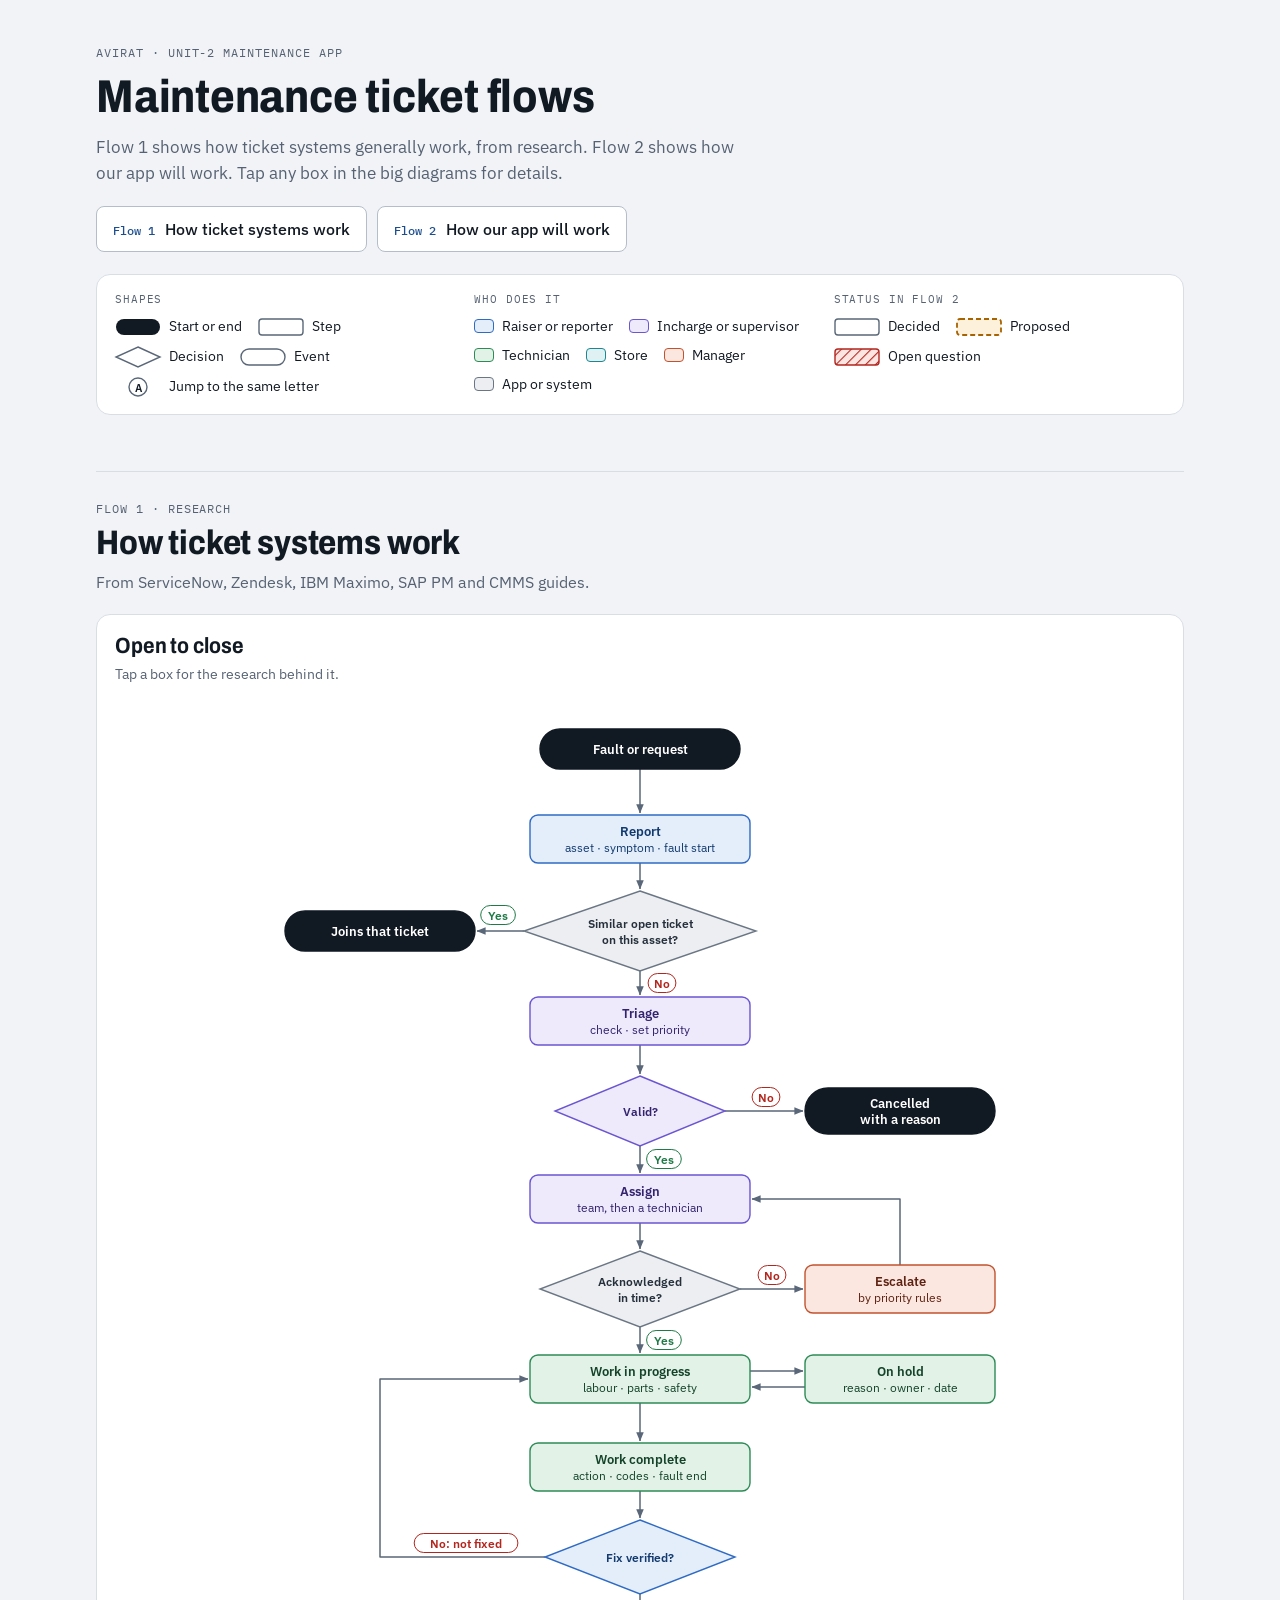
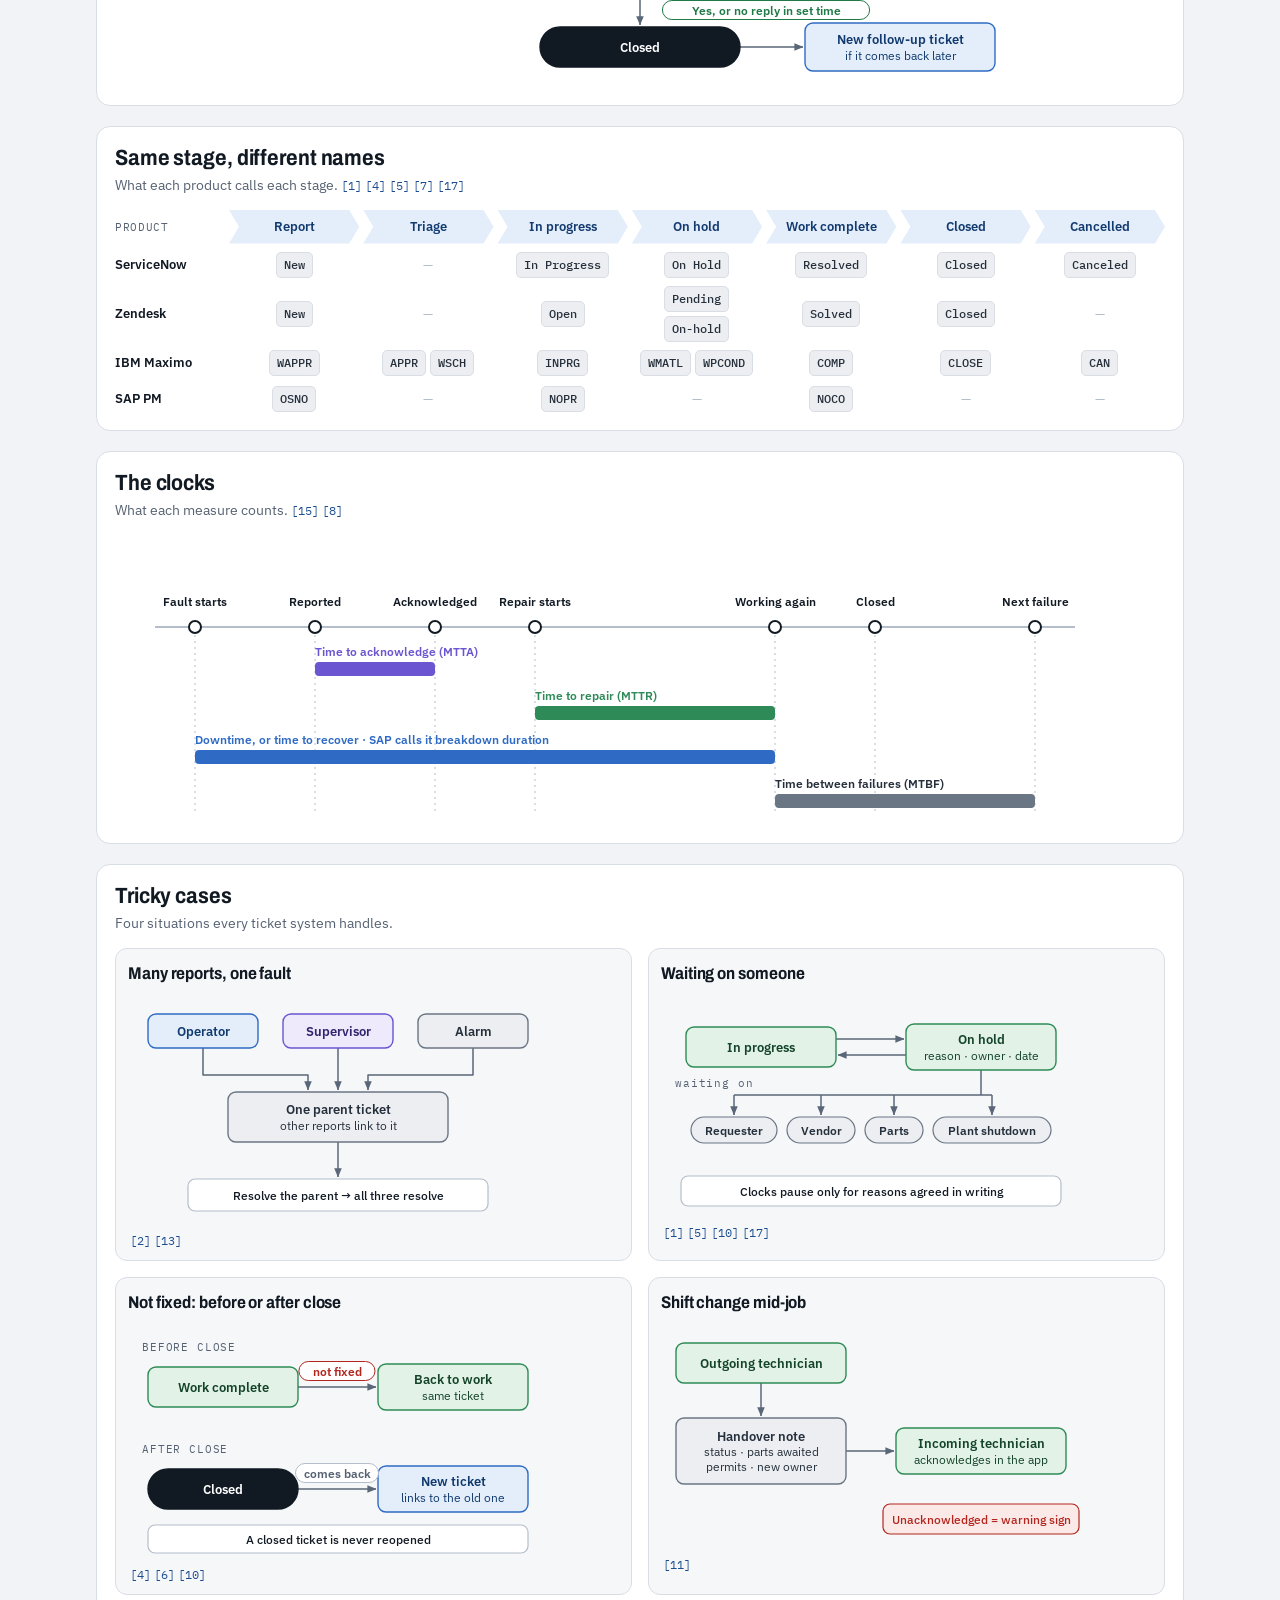
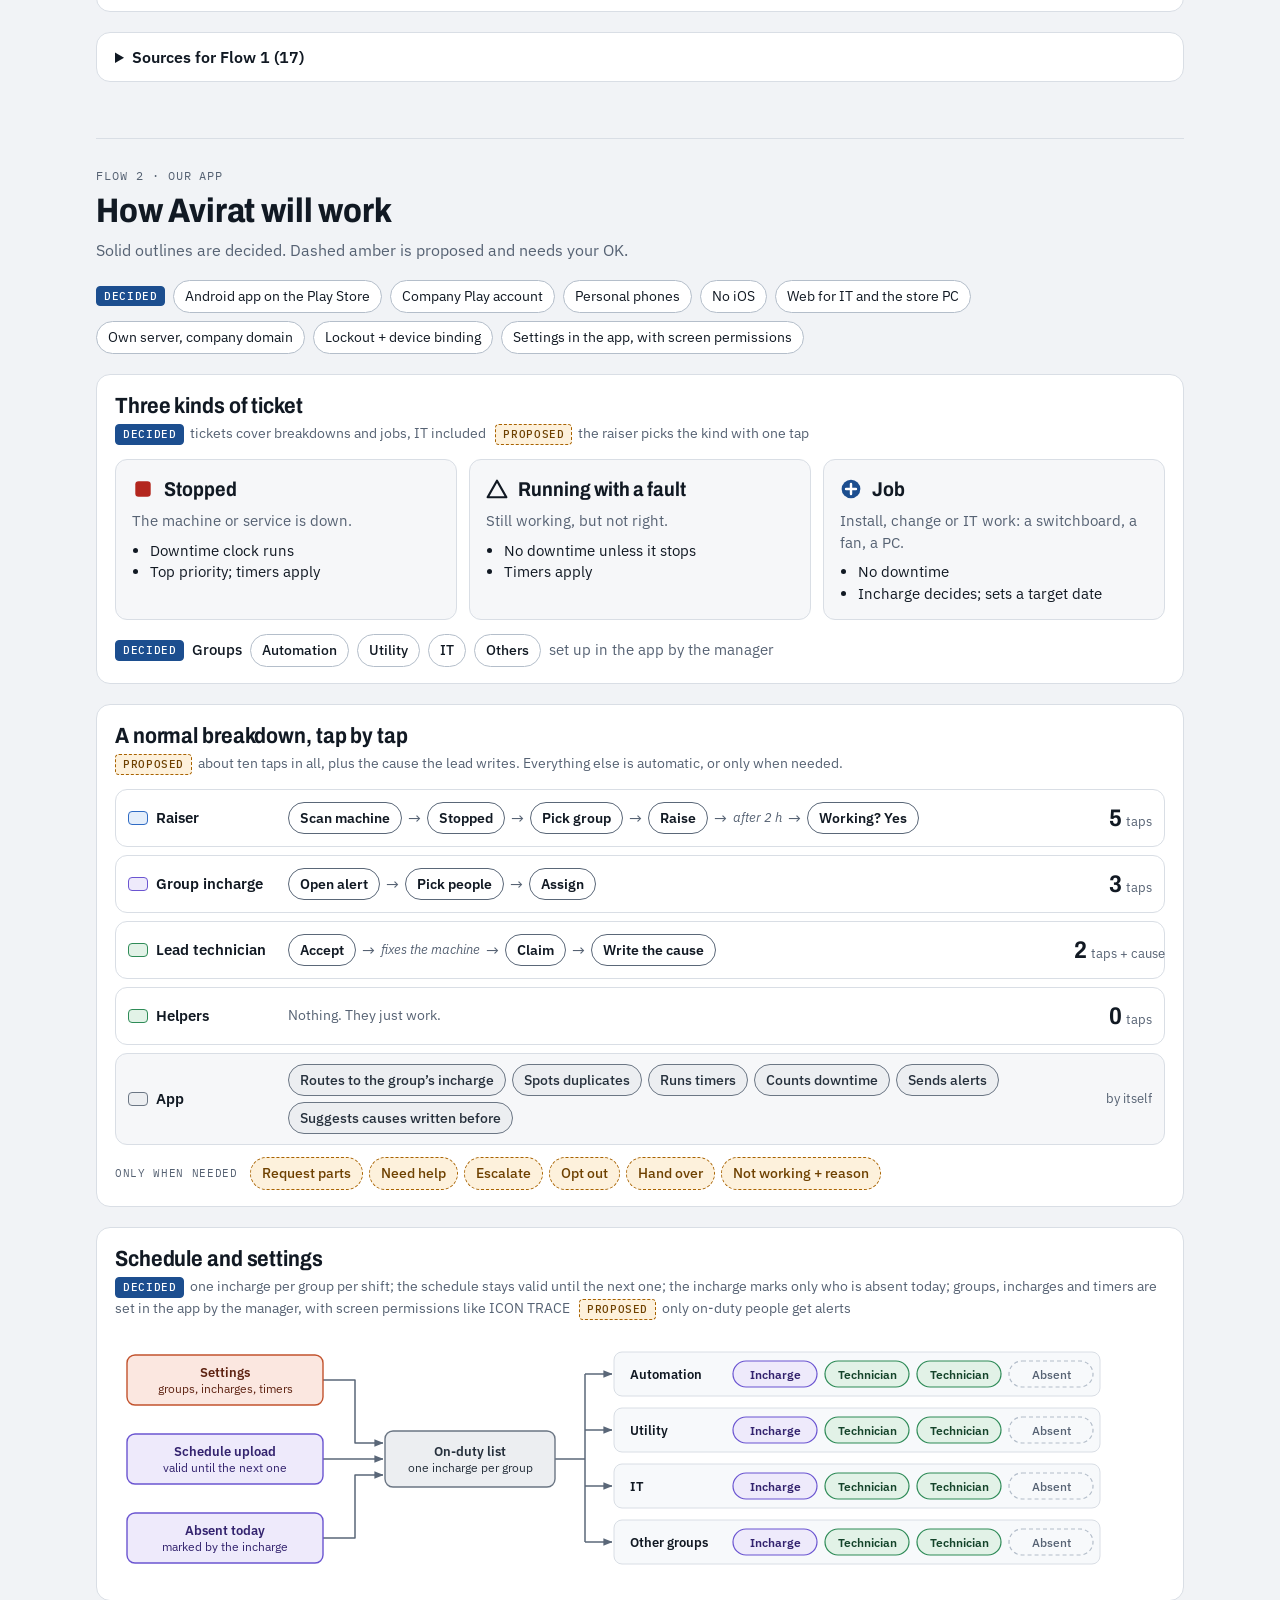
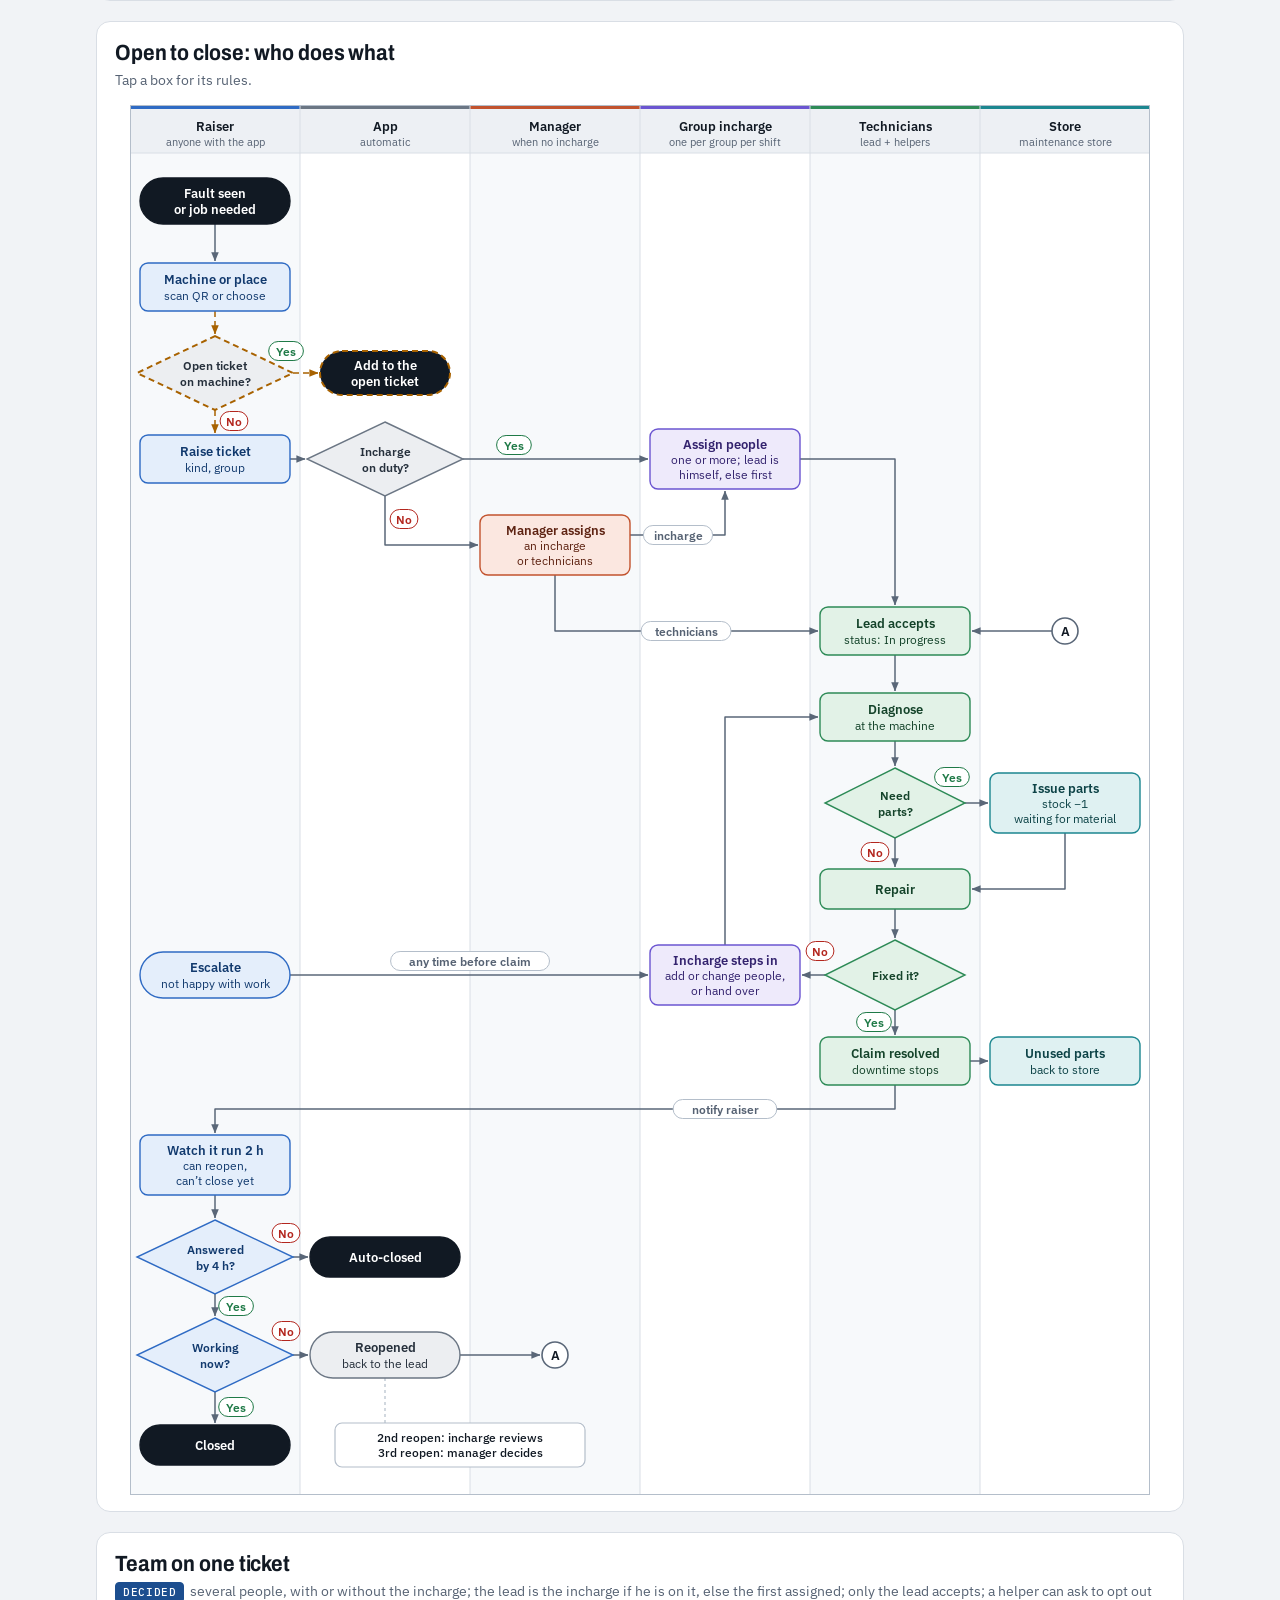
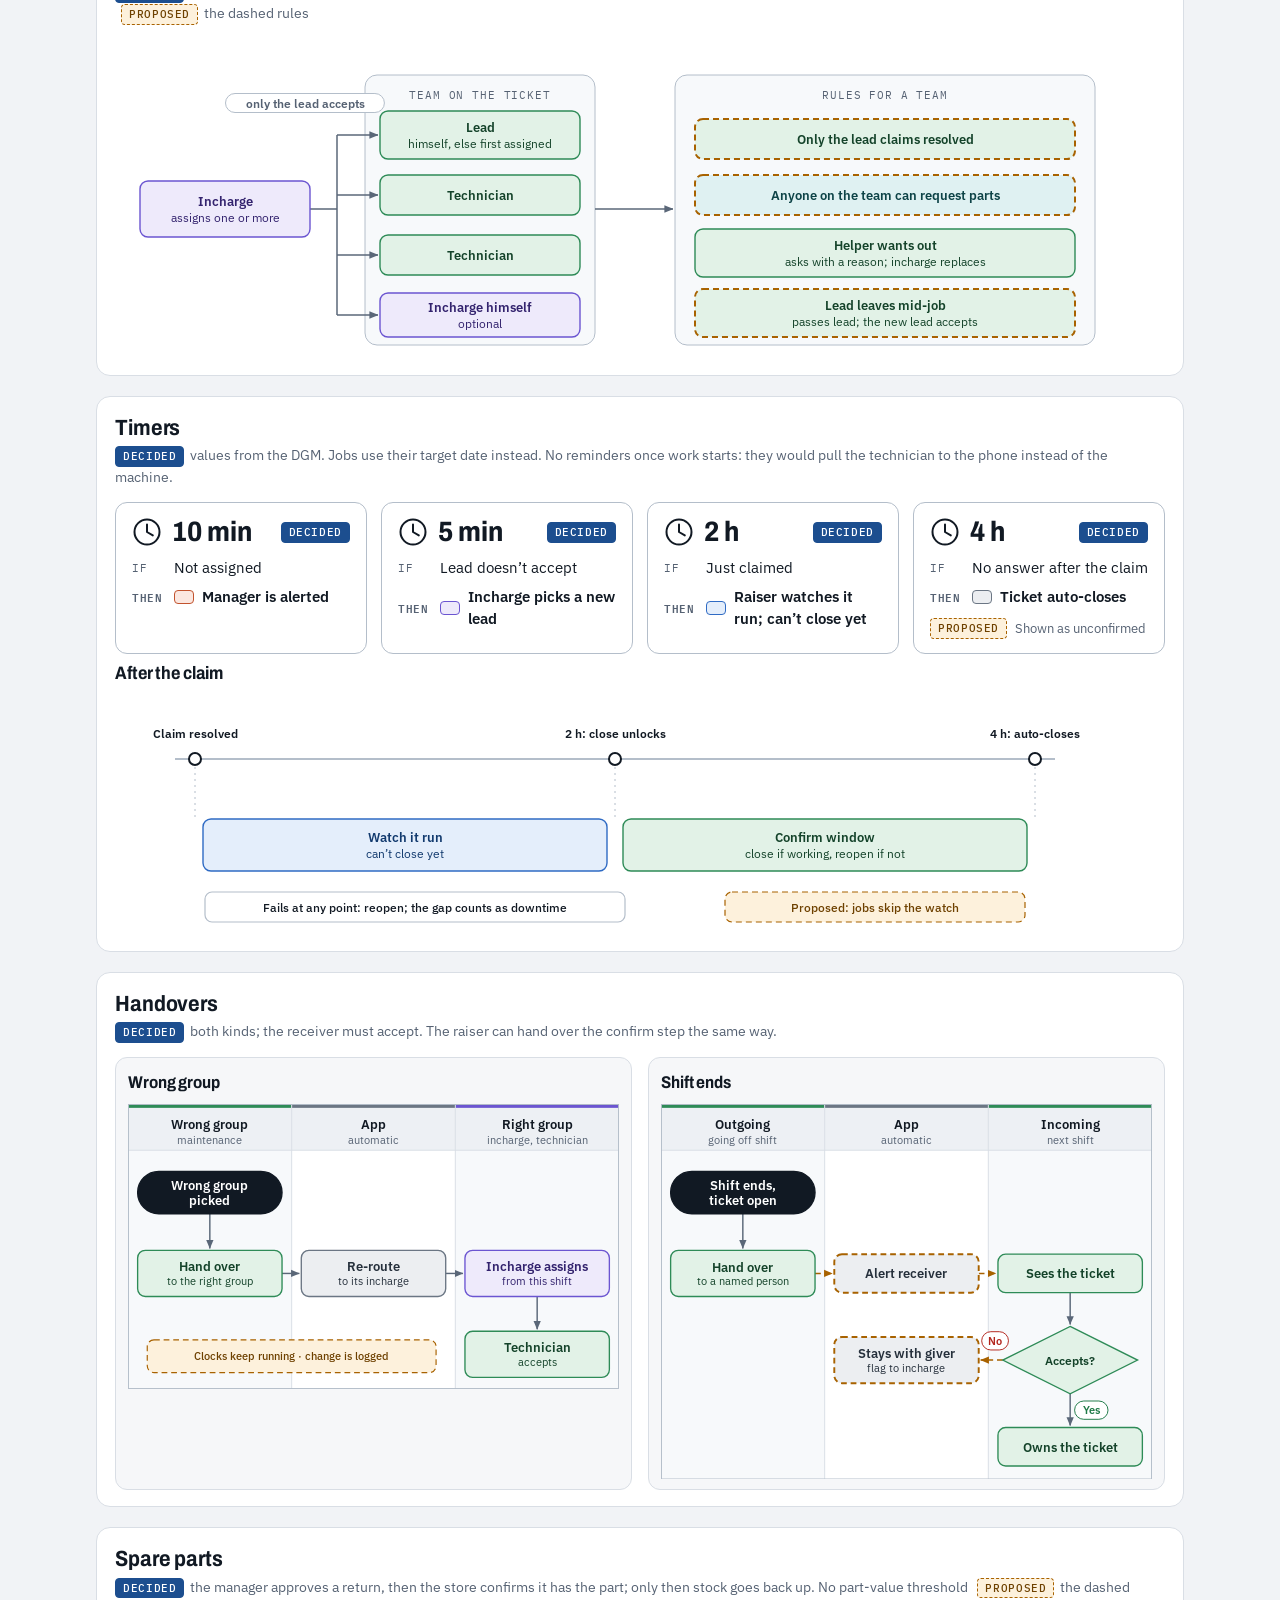
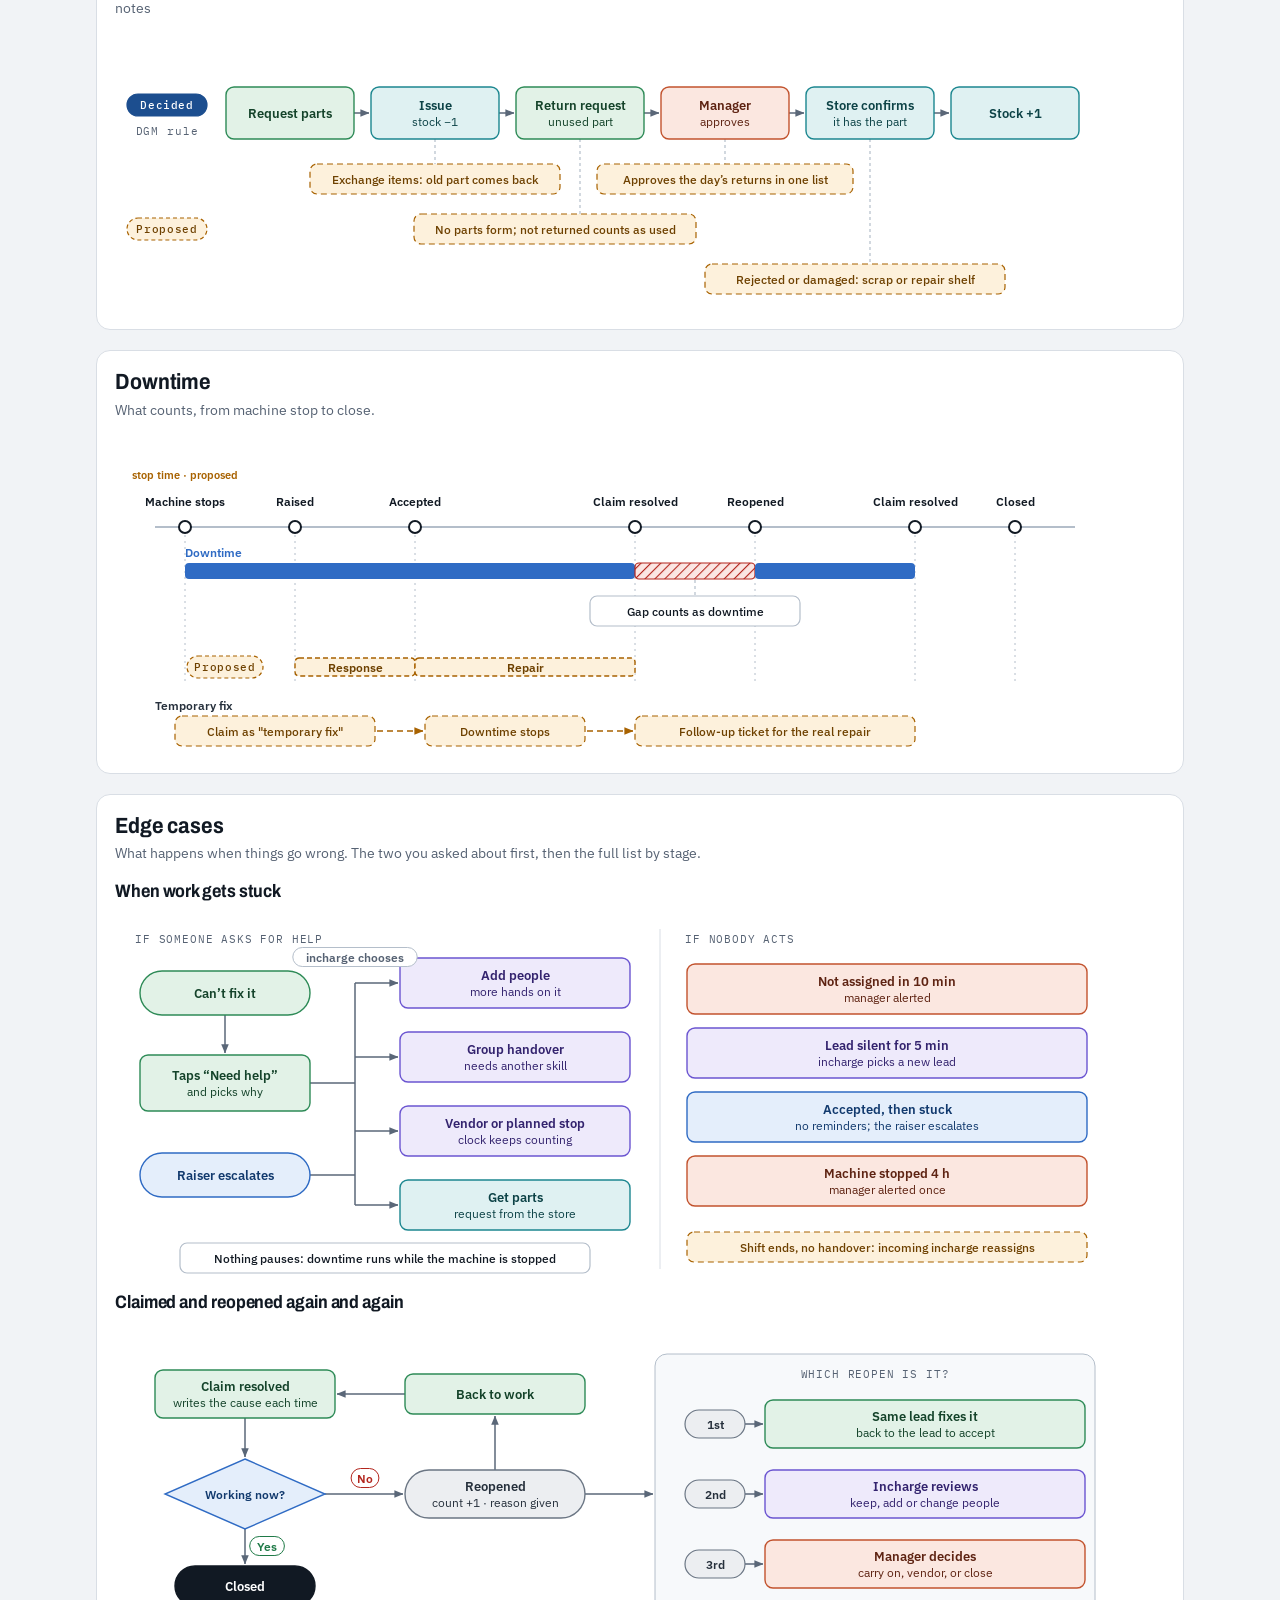
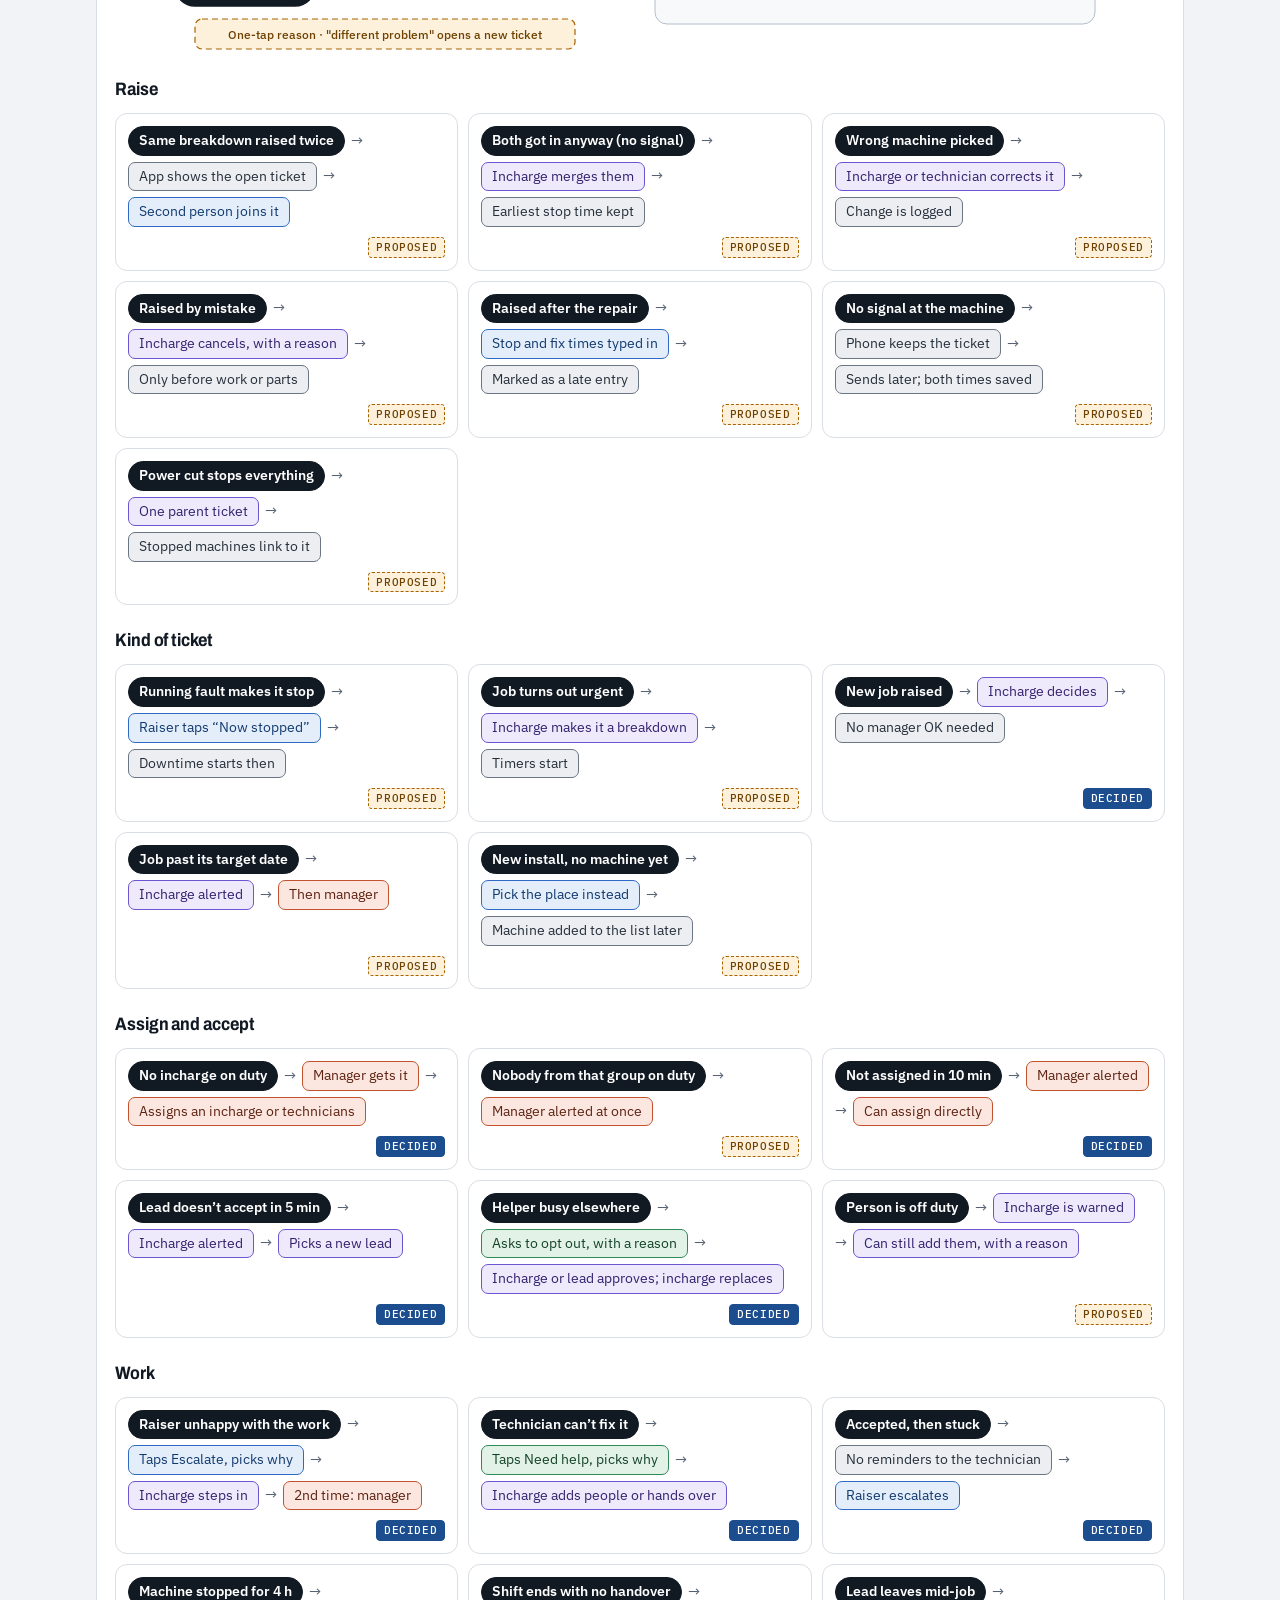
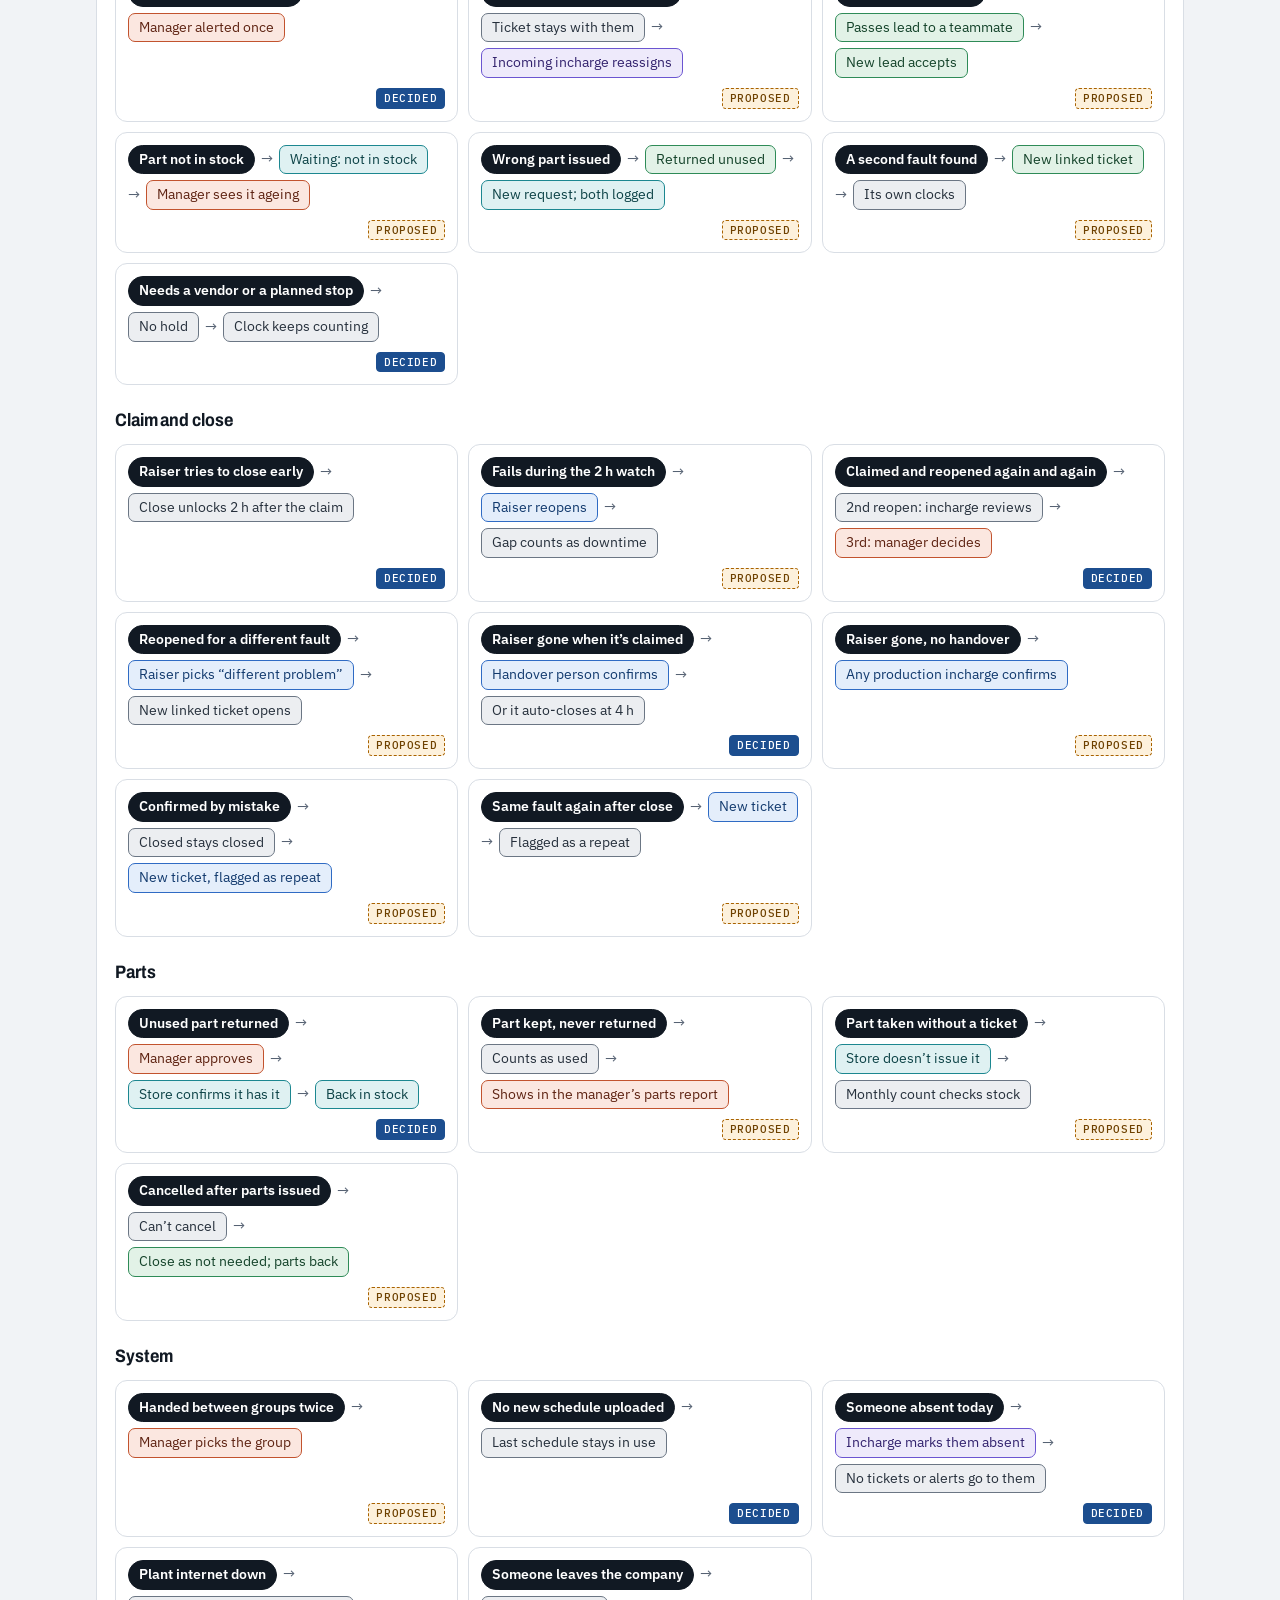
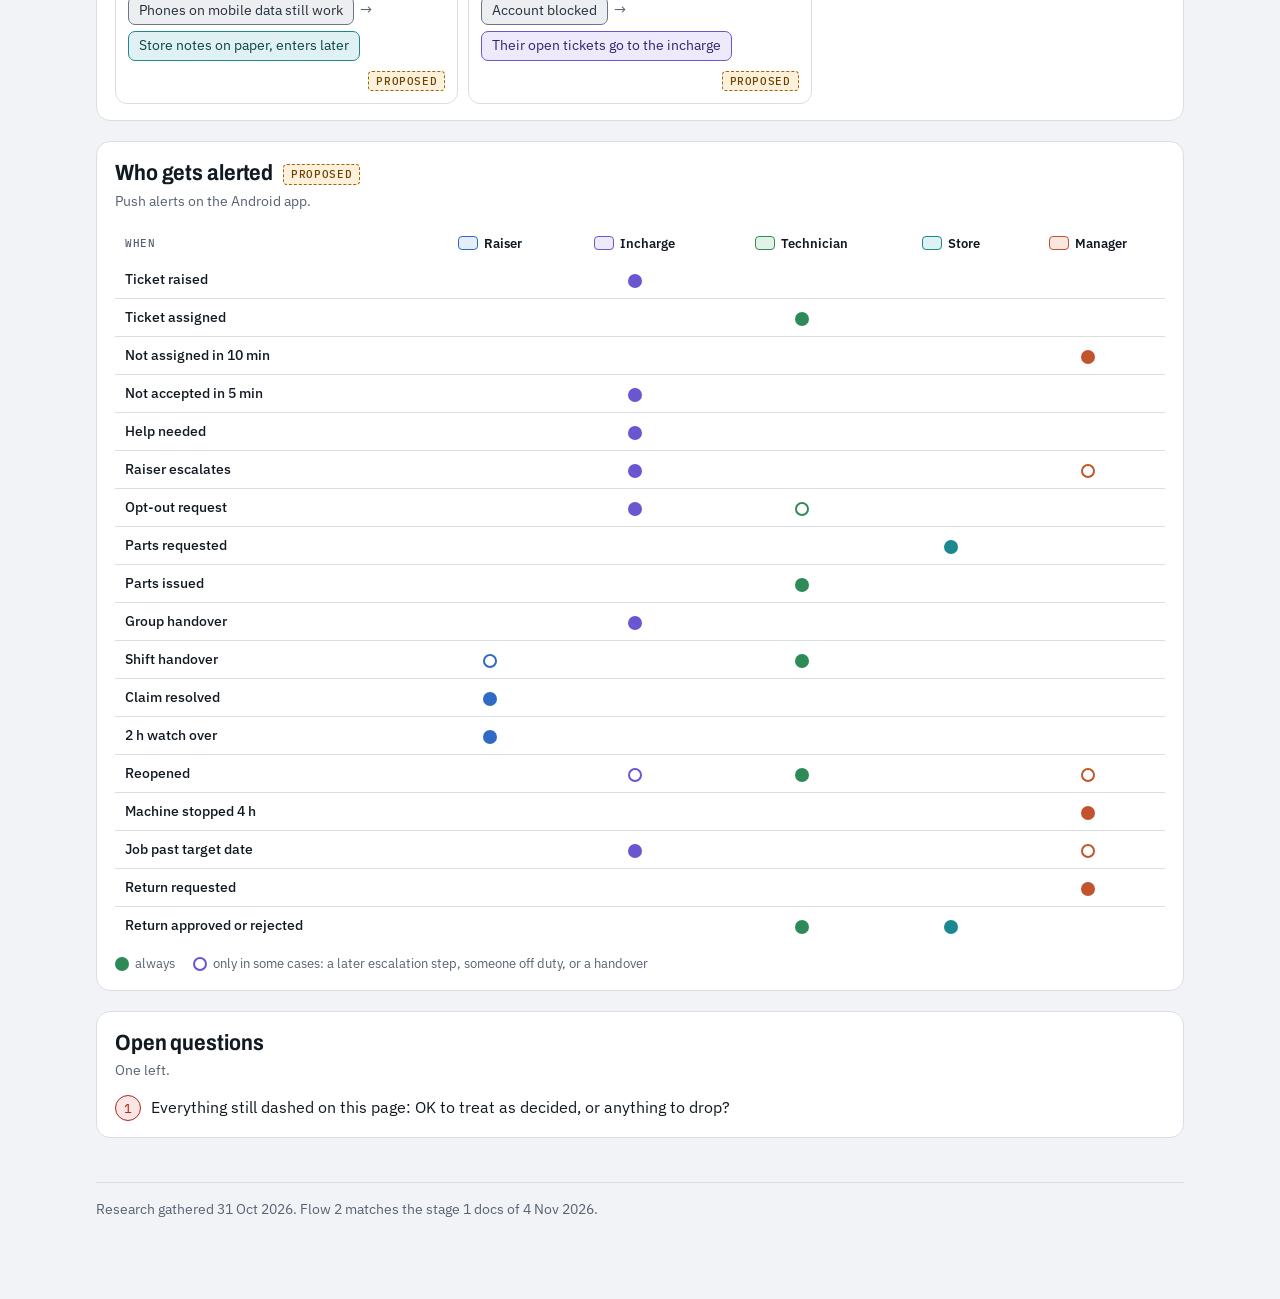
==== commit 4922ff5e: "Record the stage 2 review answers in the docs Docs only, no code. Records Mukesh's answers to the st" ====
--- a/docs/flows/ticket-flows.html
+++ b/docs/flows/ticket-flows.html
@@ -3,7 +3,7 @@
 <head>
 <meta charset="utf-8">
 <meta name="viewport" content="width=device-width, initial-scale=1, viewport-fit=cover">
-<title>ICON Maintenance Ticket Flows</title>
+<title>Avirat Ticket Flows</title>
 <meta name="claude:viewport-fit-sides" content="cover">
 <link rel="preconnect" href="https://fonts.googleapis.com">
 <link rel="preconnect" href="https://fonts.gstatic.com" crossorigin>
@@ -299,7 +299,7 @@
 </head>
 <body>
 <svg width="0" height="0" style="position:absolute" aria-hidden="true" focusable="false"><defs><pattern id="lg-h" width="7" height="7" patternUnits="userSpaceOnUse" patternTransform="rotate(45)"><rect class="hb" width="7" height="7"/><line class="hl" x1="0" y1="0" x2="0" y2="7"/></pattern></defs></svg>
-<div class="page"><header><p class="eyebrow">ICON · Unit-2 maintenance app</p><h1>Maintenance ticket flows</h1><p class="lede">Flow 1 shows how ticket systems generally work, from research. Flow 2 shows how our app will work. Tap any box in the big diagrams for details.</p><nav class="jump" aria-label="Jump to a flow"><a href="#flow-1"><span>Flow 1</span>How ticket systems work</a><a href="#flow-2"><span>Flow 2</span>How our app will work</a></nav>
+<div class="page"><header><p class="eyebrow">Avirat · Unit-2 maintenance app</p><h1>Maintenance ticket flows</h1><p class="lede">Flow 1 shows how ticket systems generally work, from research. Flow 2 shows how our app will work. Tap any box in the big diagrams for details.</p><nav class="jump" aria-label="Jump to a flow"><a href="#flow-1"><span>Flow 1</span>How ticket systems work</a><a href="#flow-2"><span>Flow 2</span>How our app will work</a></nav>
 <div class="legend" aria-label="How to read the diagrams">
   <div class="lg"><p class="lg-h">Shapes</p><ul>
     <li><svg class="sw" viewBox="0 0 46 22" aria-hidden="true"><rect class="sw-end" x="1" y="3" width="44" height="16" rx="8"/></svg>Start or end</li>
@@ -322,10 +322,10 @@
     <li><svg class="sw" viewBox="0 0 46 22" aria-hidden="true"><rect class="sw-open" x="1" y="3" width="44" height="16" rx="3" style="fill:url(#lg-h)"/></svg>Open question</li>
   </ul></div>
 </div>
-</header><section class="flow" id="flow-1"><header><p class="eyebrow">Flow 1 · research</p><h2>How ticket systems work</h2><p class="sub">From ServiceNow, Zendesk, IBM Maximo, SAP PM and CMMS guides.</p></header><div class="dcard"><h3>Open to close</h3><p class="cap">Tap a box for the research behind it.</p><div class="hscroll"><div class="dg-wrap" style="width:820px"><svg class="dg" width="820" height="990" viewBox="0 0 820 990" role="img" aria-labelledby="f1main-t f1main-d"><title id="f1main-t">How ticket systems work, open to close</title><desc id="f1main-d">Fault or request, report, check for a similar open ticket, triage, valid or cancelled, assign, acknowledged in time or escalate, work in progress with on hold, work complete, fix verified or back to work, closed, and a new follow-up ticket if the problem returns.</desc><defs><marker id="f1main-a" viewBox="0 0 10 10" refX="9.6" refY="5" markerWidth="9" markerHeight="9" markerUnits="userSpaceOnUse" orient="auto"><path class="ah" d="M0,0.8 L10,5 L0,9.2 z"/></marker><marker id="f1main-p" viewBox="0 0 10 10" refX="9.6" refY="5" markerWidth="9" markerHeight="9" markerUnits="userSpaceOnUse" orient="auto"><path class="ah-p" d="M0,0.8 L10,5 L0,9.2 z"/></marker><pattern id="f1main-h" width="7" height="7" patternUnits="userSpaceOnUse" patternTransform="rotate(45)"><rect class="hb" width="7" height="7"/><line class="hl" x1="0" y1="0" x2="0" y2="7"/></pattern></defs><path class="e" d="M410.0,70.0 L410.0,114.0" marker-end="url(#f1main-a)"/><path class="e" d="M410.0,164.0 L410.0,190.0" marker-end="url(#f1main-a)"/><path class="e" d="M294.0,232.0 L247.0,232.0" marker-end="url(#f1main-a)"/><path class="e" d="M410.0,272.0 L410.0,296.0" marker-end="url(#f1main-a)"/><path class="e" d="M410.0,346.0 L410.0,375.0" marker-end="url(#f1main-a)"/><path class="e" d="M495.0,412.0 L573.0,412.0" marker-end="url(#f1main-a)"/><path class="e" d="M410.0,447.0 L410.0,474.0" marker-end="url(#f1main-a)"/><path class="e" d="M410.0,524.0 L410.0,550.0" marker-end="url(#f1main-a)"/><path class="e" d="M510.0,590.0 L573.0,590.0" marker-end="url(#f1main-a)"/><path class="e" d="M670.0,566.0 L670.0,500.0 L522.0,500.0" marker-end="url(#f1main-a)"/><path class="e" d="M410.0,628.0 L410.0,654.0" marker-end="url(#f1main-a)"/><path class="e" d="M520.0,672.0 L573.0,672.0" marker-end="url(#f1main-a)"/><path class="e" d="M575.0,688.0 L522.0,688.0" marker-end="url(#f1main-a)"/><path class="e" d="M410.0,704.0 L410.0,742.0" marker-end="url(#f1main-a)"/><path class="e" d="M410.0,792.0 L410.0,819.0" marker-end="url(#f1main-a)"/><path class="e" d="M315.0,858.0 L150.0,858.0 L150.0,680.0 L298.0,680.0" marker-end="url(#f1main-a)"/><path class="e" d="M410.0,895.0 L410.0,926.0" marker-end="url(#f1main-a)"/><path class="e" d="M510.0,948.0 L573.0,948.0" marker-end="url(#f1main-a)"/><g class="n r-gray k-oval end" data-k="f1_start" tabindex="0" role="button" aria-label="Fault or request"><rect class="shape" x="310.0" y="30.0" width="200" height="40" rx="20.0"/><text class="t" x="410.0" y="50.0" text-anchor="middle" dominant-baseline="central">Fault or request</text></g><g class="n r-blue k-box" data-k="f1_report" tabindex="0" role="button" aria-label="Report asset · symptom · fault start"><rect class="shape" x="300.0" y="116.0" width="220" height="48" rx="8"/><text class="t" x="410.0" y="132.8" text-anchor="middle" dominant-baseline="central">Report</text><text class="s" x="410.0" y="148.0" text-anchor="middle" dominant-baseline="central">asset · symptom · fault start</text></g><g class="n r-gray k-dia" data-k="f1_dup" tabindex="0" role="button" aria-label="Similar open ticket on this asset?"><polygon class="shape" points="410.0,192.0 526.0,232.0 410.0,272.0 294.0,232.0"/><text class="td" x="410.0" y="224.0" text-anchor="middle" dominant-baseline="central">Similar open ticket</text><text class="td" x="410.0" y="240.0" text-anchor="middle" dominant-baseline="central">on this asset?</text></g><g class="n r-gray k-oval end" data-k="f1_join" tabindex="0" role="button" aria-label="Joins that ticket"><rect class="shape" x="55.0" y="212.0" width="190" height="40" rx="20.0"/><text class="t" x="150.0" y="232.0" text-anchor="middle" dominant-baseline="central">Joins that ticket</text></g><g class="n r-violet k-box" data-k="f1_triage" tabindex="0" role="button" aria-label="Triage check · set priority"><rect class="shape" x="300.0" y="298.0" width="220" height="48" rx="8"/><text class="t" x="410.0" y="314.8" text-anchor="middle" dominant-baseline="central">Triage</text><text class="s" x="410.0" y="330.0" text-anchor="middle" dominant-baseline="central">check · set priority</text></g><g class="n r-violet k-dia" data-k="f1_valid" tabindex="0" role="button" aria-label="Valid?"><polygon class="shape" points="410.0,377.0 495.0,412.0 410.0,447.0 325.0,412.0"/><text class="td" x="410.0" y="412.0" text-anchor="middle" dominant-baseline="central">Valid?</text></g><g class="n r-gray k-oval end" data-k="f1_cancel" tabindex="0" role="button" aria-label="Cancelled with a reason"><rect class="shape" x="575.0" y="389.0" width="190" height="46" rx="23.0"/><text class="t" x="670.0" y="404.0" text-anchor="middle" dominant-baseline="central">Cancelled</text><text class="t" x="670.0" y="420.0" text-anchor="middle" dominant-baseline="central">with a reason</text></g><g class="n r-violet k-box" data-k="f1_assign" tabindex="0" role="button" aria-label="Assign team, then a technician"><rect class="shape" x="300.0" y="476.0" width="220" height="48" rx="8"/><text class="t" x="410.0" y="492.8" text-anchor="middle" dominant-baseline="central">Assign</text><text class="s" x="410.0" y="508.0" text-anchor="middle" dominant-baseline="central">team, then a technician</text></g><g class="n r-gray k-dia" data-k="f1_ack" tabindex="0" role="button" aria-label="Acknowledged in time?"><polygon class="shape" points="410.0,552.0 510.0,590.0 410.0,628.0 310.0,590.0"/><text class="td" x="410.0" y="582.0" text-anchor="middle" dominant-baseline="central">Acknowledged</text><text class="td" x="410.0" y="598.0" text-anchor="middle" dominant-baseline="central">in time?</text></g><g class="n r-coral k-box" data-k="f1_esc" tabindex="0" role="button" aria-label="Escalate by priority rules"><rect class="shape" x="575.0" y="566.0" width="190" height="48" rx="8"/><text class="t" x="670.0" y="582.8" text-anchor="middle" dominant-baseline="central">Escalate</text><text class="s" x="670.0" y="598.0" text-anchor="middle" dominant-baseline="central">by priority rules</text></g><g class="n r-green k-box" data-k="f1_work" tabindex="0" role="button" aria-label="Work in progress labour · parts · safety"><rect class="shape" x="300.0" y="656.0" width="220" height="48" rx="8"/><text class="t" x="410.0" y="672.8" text-anchor="middle" dominant-baseline="central">Work in progress</text><text class="s" x="410.0" y="688.0" text-anchor="middle" dominant-baseline="central">labour · parts · safety</text></g><g class="n r-green k-box" data-k="f1_hold" tabindex="0" role="button" aria-label="On hold reason · owner · date"><rect class="shape" x="575.0" y="656.0" width="190" height="48" rx="8"/><text class="t" x="670.0" y="672.8" text-anchor="middle" dominant-baseline="central">On hold</text><text class="s" x="670.0" y="688.0" text-anchor="middle" dominant-baseline="central">reason · owner · date</text></g><g class="n r-green k-box" data-k="f1_done" tabindex="0" role="button" aria-label="Work complete action · codes · fault end"><rect class="shape" x="300.0" y="744.0" width="220" height="48" rx="8"/><text class="t" x="410.0" y="760.8" text-anchor="middle" dominant-baseline="central">Work complete</text><text class="s" x="410.0" y="776.0" text-anchor="middle" dominant-baseline="central">action · codes · fault end</text></g><g class="n r-blue k-dia" data-k="f1_verify" tabindex="0" role="button" aria-label="Fix verified?"><polygon class="shape" points="410.0,821.0 505.0,858.0 410.0,895.0 315.0,858.0"/><text class="td" x="410.0" y="858.0" text-anchor="middle" dominant-baseline="central">Fix verified?</text></g><g class="n r-gray k-oval end" data-k="f1_closed" tabindex="0" role="button" aria-label="Closed"><rect class="shape" x="310.0" y="928.0" width="200" height="40" rx="20.0"/><text class="t" x="410.0" y="948.0" text-anchor="middle" dominant-baseline="central">Closed</text></g><g class="n r-blue k-box" data-k="f1_follow" tabindex="0" role="button" aria-label="New follow-up ticket if it comes back later"><rect class="shape" x="575.0" y="924.0" width="190" height="48" rx="8"/><text class="t" x="670.0" y="940.8" text-anchor="middle" dominant-baseline="central">New follow-up ticket</text><text class="s" x="670.0" y="956.0" text-anchor="middle" dominant-baseline="central">if it comes back later</text></g><g class="el yes"><rect x="250.7" y="206.5" width="34.7" height="19" rx="9.5"/><text x="268.0" y="216.0" text-anchor="middle" dominant-baseline="central">Yes</text></g><g class="el no"><rect x="418.1" y="274.5" width="27.8" height="19" rx="9.5"/><text x="432.0" y="284.0" text-anchor="middle" dominant-baseline="central">No</text></g><g class="el no"><rect x="522.1" y="388.5" width="27.8" height="19" rx="9.5"/><text x="536.0" y="398.0" text-anchor="middle" dominant-baseline="central">No</text></g><g class="el yes"><rect x="416.6" y="450.5" width="34.7" height="19" rx="9.5"/><text x="434.0" y="460.0" text-anchor="middle" dominant-baseline="central">Yes</text></g><g class="el no"><rect x="528.1" y="566.5" width="27.8" height="19" rx="9.5"/><text x="542.0" y="576.0" text-anchor="middle" dominant-baseline="central">No</text></g><g class="el yes"><rect x="416.6" y="631.5" width="34.7" height="19" rx="9.5"/><text x="434.0" y="641.0" text-anchor="middle" dominant-baseline="central">Yes</text></g><g class="el no"><rect x="184.2" y="834.5" width="103.7" height="19" rx="9.5"/><text x="236.0" y="844.0" text-anchor="middle" dominant-baseline="central">No: not fixed</text></g><g class="el yes"><rect x="432.4" y="901.5" width="207.2" height="19" rx="9.5"/><text x="536.0" y="911.0" text-anchor="middle" dominant-baseline="central">Yes, or no reply in set time</text></g></svg><div class="pop" hidden role="dialog" aria-live="polite"></div></div></div><p class="swipe w820">Swipe sideways to see the whole diagram →</p></div><div class="dcard"><h3>Same stage, different names</h3><p class="cap">What each product calls each stage. <a href="#src-1" class="sref">[1]</a> <a href="#src-4" class="sref">[4]</a> <a href="#src-5" class="sref">[5]</a> <a href="#src-7" class="sref">[7]</a> <a href="#src-17" class="sref">[17]</a></p><div class="hscroll"><div class="ladder" role="table" aria-label="Status names in four products"><div class="lr" role="row"><span class="lc corner" role="columnheader">Product</span><span class="lc stg" role="columnheader"><span>Report</span></span><span class="lc stg" role="columnheader"><span>Triage</span></span><span class="lc stg" role="columnheader"><span>In progress</span></span><span class="lc stg" role="columnheader"><span>On hold</span></span><span class="lc stg" role="columnheader"><span>Work complete</span></span><span class="lc stg" role="columnheader"><span>Closed</span></span><span class="lc stg" role="columnheader"><span>Cancelled</span></span></div><div class="lr" role="row"><span class="lc prod" role="rowheader">ServiceNow</span><span class="lc" role="cell"><b class="code">New</b></span><span class="lc" role="cell"><span class="none" aria-label="no status">—</span></span><span class="lc" role="cell"><b class="code">In Progress</b></span><span class="lc" role="cell"><b class="code">On Hold</b></span><span class="lc" role="cell"><b class="code">Resolved</b></span><span class="lc" role="cell"><b class="code">Closed</b></span><span class="lc" role="cell"><b class="code">Canceled</b></span></div><div class="lr" role="row"><span class="lc prod" role="rowheader">Zendesk</span><span class="lc" role="cell"><b class="code">New</b></span><span class="lc" role="cell"><span class="none" aria-label="no status">—</span></span><span class="lc" role="cell"><b class="code">Open</b></span><span class="lc" role="cell"><b class="code">Pending</b><b class="code">On-hold</b></span><span class="lc" role="cell"><b class="code">Solved</b></span><span class="lc" role="cell"><b class="code">Closed</b></span><span class="lc" role="cell"><span class="none" aria-label="no status">—</span></span></div><div class="lr" role="row"><span class="lc prod" role="rowheader">IBM Maximo</span><span class="lc" role="cell"><b class="code">WAPPR</b></span><span class="lc" role="cell"><b class="code">APPR</b><b class="code">WSCH</b></span><span class="lc" role="cell"><b class="code">INPRG</b></span><span class="lc" role="cell"><b class="code">WMATL</b><b class="code">WPCOND</b></span><span class="lc" role="cell"><b class="code">COMP</b></span><span class="lc" role="cell"><b class="code">CLOSE</b></span><span class="lc" role="cell"><b class="code">CAN</b></span></div><div class="lr" role="row"><span class="lc prod" role="rowheader">SAP PM</span><span class="lc" role="cell"><b class="code">OSNO</b></span><span class="lc" role="cell"><span class="none" aria-label="no status">—</span></span><span class="lc" role="cell"><b class="code">NOPR</b></span><span class="lc" role="cell"><span class="none" aria-label="no status">—</span></span><span class="lc" role="cell"><b class="code">NOCO</b></span><span class="lc" role="cell"><span class="none" aria-label="no status">—</span></span><span class="lc" role="cell"><span class="none" aria-label="no status">—</span></span></div></div></div></div><div class="dcard"><h3>The clocks</h3><p class="cap">What each measure counts. <a href="#src-15" class="sref">[15]</a> <a href="#src-8" class="sref">[8]</a></p><div class="hscroll"><div style="min-width:760px"><svg class="dg" width="100%" style="max-width:1000px" viewBox="0 0 1000 292" role="img" aria-labelledby="f1clk-t f1clk-d"><title id="f1clk-t">The clocks on a ticket</title><desc id="f1clk-d">Timeline: fault starts, reported, acknowledged, repair starts, working again, closed, next failure. Time to acknowledge runs from reported to acknowledged; time to repair from repair start to working again; downtime from fault start to working again; time between failures from working again to the next failure.</desc><defs><marker id="f1clk-a" viewBox="0 0 10 10" refX="9.6" refY="5" markerWidth="9" markerHeight="9" markerUnits="userSpaceOnUse" orient="auto"><path class="ah" d="M0,0.8 L10,5 L0,9.2 z"/></marker><marker id="f1clk-p" viewBox="0 0 10 10" refX="9.6" refY="5" markerWidth="9" markerHeight="9" markerUnits="userSpaceOnUse" orient="auto"><path class="ah-p" d="M0,0.8 L10,5 L0,9.2 z"/></marker><pattern id="f1clk-h" width="7" height="7" patternUnits="userSpaceOnUse" patternTransform="rotate(45)"><rect class="hb" width="7" height="7"/><line class="hl" x1="0" y1="0" x2="0" y2="7"/></pattern></defs><line class="axis" x1="40" y1="92" x2="960" y2="92"/><line class="guide" x1="80" y1="100" x2="80" y2="276"/><line class="guide" x1="200" y1="100" x2="200" y2="276"/><line class="guide" x1="320" y1="100" x2="320" y2="276"/><line class="guide" x1="420" y1="100" x2="420" y2="276"/><line class="guide" x1="660" y1="100" x2="660" y2="276"/><line class="guide" x1="760" y1="100" x2="760" y2="276"/><line class="guide" x1="920" y1="100" x2="920" y2="276"/><circle class="evt" cx="80" cy="92" r="6"/><text class="evl" x="80.0" y="66.0" text-anchor="middle" dominant-baseline="central">Fault starts</text><circle class="evt" cx="200" cy="92" r="6"/><text class="evl" x="200.0" y="66.0" text-anchor="middle" dominant-baseline="central">Reported</text><circle class="evt" cx="320" cy="92" r="6"/><text class="evl" x="320.0" y="66.0" text-anchor="middle" dominant-baseline="central">Acknowledged</text><circle class="evt" cx="420" cy="92" r="6"/><text class="evl" x="420.0" y="66.0" text-anchor="middle" dominant-baseline="central">Repair starts</text><circle class="evt" cx="660" cy="92" r="6"/><text class="evl" x="660.0" y="66.0" text-anchor="middle" dominant-baseline="central">Working again</text><circle class="evt" cx="760" cy="92" r="6"/><text class="evl" x="760.0" y="66.0" text-anchor="middle" dominant-baseline="central">Closed</text><circle class="evt" cx="920" cy="92" r="6"/><text class="evl" x="920.0" y="66.0" text-anchor="middle" dominant-baseline="central">Next failure</text><rect class="bar r-violet" x="200" y="127" width="120" height="14" rx="4"/><text class="barl r-violet" x="200.0" y="116.0" text-anchor="start" dominant-baseline="central">Time to acknowledge (MTTA)</text><rect class="bar r-green" x="420" y="171" width="240" height="14" rx="4"/><text class="barl r-green" x="420.0" y="160.0" text-anchor="start" dominant-baseline="central">Time to repair (MTTR)</text><rect class="bar r-blue" x="80" y="215" width="580" height="14" rx="4"/><text class="barl r-blue" x="80.0" y="204.0" text-anchor="start" dominant-baseline="central">Downtime, or time to recover · SAP calls it breakdown duration</text><rect class="bar r-gray" x="660" y="259" width="260" height="14" rx="4"/><text class="barl r-gray" x="660.0" y="248.0" text-anchor="start" dominant-baseline="central">Time between failures (MTBF)</text></svg></div></div><p class="swipe sm">Swipe sideways to see the whole diagram →</p></div><div class="dcard"><h3>Tricky cases</h3><p class="cap">Four situations every ticket system handles.</p><div class="minis"><div class="mini"><h4>Many reports, one fault</h4><div class="hscroll"><div style="min-width:330px"><svg class="dg" width="100%" style="max-width:420px" viewBox="0 0 420 230" role="img" aria-labelledby="f1t1-t f1t1-d"><title id="f1t1-t">Many reports, one fault</title><desc id="f1t1-d">Three reports from an operator, a supervisor and an alarm link to one parent ticket; resolving the parent resolves all of them.</desc><defs><marker id="f1t1-a" viewBox="0 0 10 10" refX="9.6" refY="5" markerWidth="9" markerHeight="9" markerUnits="userSpaceOnUse" orient="auto"><path class="ah" d="M0,0.8 L10,5 L0,9.2 z"/></marker><marker id="f1t1-p" viewBox="0 0 10 10" refX="9.6" refY="5" markerWidth="9" markerHeight="9" markerUnits="userSpaceOnUse" orient="auto"><path class="ah-p" d="M0,0.8 L10,5 L0,9.2 z"/></marker><pattern id="f1t1-h" width="7" height="7" patternUnits="userSpaceOnUse" patternTransform="rotate(45)"><rect class="hb" width="7" height="7"/><line class="hl" x1="0" y1="0" x2="0" y2="7"/></pattern></defs><path class="e" d="M75.0,53.0 L75.0,80.0 L180.0,80.0 L180.0,95.0" marker-end="url(#f1t1-a)"/><path class="e" d="M210.0,53.0 L210.0,95.0" marker-end="url(#f1t1-a)"/><path class="e" d="M345.0,53.0 L345.0,80.0 L240.0,80.0 L240.0,95.0" marker-end="url(#f1t1-a)"/><path class="e" d="M210.0,147.0 L210.0,182.0" marker-end="url(#f1t1-a)"/><g class="n r-blue k-box"><rect class="shape" x="20.0" y="19.0" width="110" height="34" rx="8"/><text class="t" x="75.0" y="36.0" text-anchor="middle" dominant-baseline="central">Operator</text></g><g class="n r-violet k-box"><rect class="shape" x="155.0" y="19.0" width="110" height="34" rx="8"/><text class="t" x="210.0" y="36.0" text-anchor="middle" dominant-baseline="central">Supervisor</text></g><g class="n r-gray k-box"><rect class="shape" x="290.0" y="19.0" width="110" height="34" rx="8"/><text class="t" x="345.0" y="36.0" text-anchor="middle" dominant-baseline="central">Alarm</text></g><g class="n r-gray k-box"><rect class="shape" x="100.0" y="97.0" width="220" height="50" rx="8"/><text class="t" x="210.0" y="114.8" text-anchor="middle" dominant-baseline="central">One parent ticket</text><text class="s" x="210.0" y="130.0" text-anchor="middle" dominant-baseline="central">other reports link to it</text></g><g class="note plain"><rect x="60.0" y="184.0" width="300" height="32" rx="7"/><text class="nt" x="210.0" y="200.0" text-anchor="middle" dominant-baseline="central">Resolve the parent → all three resolve</text></g></svg></div></div><p class="src"><a href="#src-2" class="sref">[2]</a> <a href="#src-13" class="sref">[13]</a></p></div><div class="mini"><h4>Waiting on someone</h4><div class="hscroll"><div style="min-width:330px"><svg class="dg" width="100%" style="max-width:420px" viewBox="0 0 420 222" role="img" aria-labelledby="f1t2-t f1t2-d"><title id="f1t2-t">Waiting on someone</title><desc id="f1t2-d">In progress and on hold go back and forth. On hold needs a reason: requester, vendor, parts or plant shutdown. Clocks pause only for reasons agreed in writing.</desc><defs><marker id="f1t2-a" viewBox="0 0 10 10" refX="9.6" refY="5" markerWidth="9" markerHeight="9" markerUnits="userSpaceOnUse" orient="auto"><path class="ah" d="M0,0.8 L10,5 L0,9.2 z"/></marker><marker id="f1t2-p" viewBox="0 0 10 10" refX="9.6" refY="5" markerWidth="9" markerHeight="9" markerUnits="userSpaceOnUse" orient="auto"><path class="ah-p" d="M0,0.8 L10,5 L0,9.2 z"/></marker><pattern id="f1t2-h" width="7" height="7" patternUnits="userSpaceOnUse" patternTransform="rotate(45)"><rect class="hb" width="7" height="7"/><line class="hl" x1="0" y1="0" x2="0" y2="7"/></pattern></defs><path class="e" d="M175.0,44.0 L243.0,44.0" marker-end="url(#f1t2-a)"/><path class="e" d="M245.0,60.0 L177.0,60.0" marker-end="url(#f1t2-a)"/><path class="e" d="M320.0,75.0 L320.0,100.0"/><path class="e" d="M73.0,100.0 L331.0,100.0"/><path class="e" d="M73.0,100.0 L73.0,120.0" marker-end="url(#f1t2-a)"/><path class="e" d="M160.0,100.0 L160.0,120.0" marker-end="url(#f1t2-a)"/><path class="e" d="M233.0,100.0 L233.0,120.0" marker-end="url(#f1t2-a)"/><path class="e" d="M331.0,100.0 L331.0,120.0" marker-end="url(#f1t2-a)"/><g class="n r-green k-box"><rect class="shape" x="25.0" y="32.0" width="150" height="40" rx="8"/><text class="t" x="100.0" y="52.0" text-anchor="middle" dominant-baseline="central">In progress</text></g><g class="n r-green k-box"><rect class="shape" x="245.0" y="29.0" width="150" height="46" rx="8"/><text class="t" x="320.0" y="44.8" text-anchor="middle" dominant-baseline="central">On hold</text><text class="s" x="320.0" y="60.0" text-anchor="middle" dominant-baseline="central">reason · owner · date</text></g><g class="chip r-gray"><rect x="30.0" y="122.0" width="86" height="26" rx="13.0"/><text x="73.0" y="135.0" text-anchor="middle" dominant-baseline="central">Requester</text></g><g class="chip r-gray"><rect x="126.0" y="122.0" width="68" height="26" rx="13.0"/><text x="160.0" y="135.0" text-anchor="middle" dominant-baseline="central">Vendor</text></g><g class="chip r-gray"><rect x="204.0" y="122.0" width="58" height="26" rx="13.0"/><text x="233.0" y="135.0" text-anchor="middle" dominant-baseline="central">Parts</text></g><g class="chip r-gray"><rect x="272.0" y="122.0" width="118" height="26" rx="13.0"/><text x="331.0" y="135.0" text-anchor="middle" dominant-baseline="central">Plant shutdown</text></g><text class="cap" x="14.0" y="88.0" text-anchor="start" dominant-baseline="central">waiting on</text><g class="note plain"><rect x="20.0" y="181.0" width="380" height="30" rx="7"/><text class="nt" x="210.0" y="196.0" text-anchor="middle" dominant-baseline="central">Clocks pause only for reasons agreed in writing</text></g></svg></div></div><p class="src"><a href="#src-1" class="sref">[1]</a> <a href="#src-5" class="sref">[5]</a> <a href="#src-10" class="sref">[10]</a> <a href="#src-17" class="sref">[17]</a></p></div><div class="mini"><h4>Not fixed: before or after close</h4><div class="hscroll"><div style="min-width:330px"><svg class="dg" width="100%" style="max-width:420px" viewBox="0 0 420 236" role="img" aria-labelledby="f1t3-t f1t3-d"><title id="f1t3-t">Not fixed: before or after close</title><desc id="f1t3-d">Before close, a failed fix goes back to work on the same ticket. After close, a returning problem gets a new ticket that links to the old one.</desc><defs><marker id="f1t3-a" viewBox="0 0 10 10" refX="9.6" refY="5" markerWidth="9" markerHeight="9" markerUnits="userSpaceOnUse" orient="auto"><path class="ah" d="M0,0.8 L10,5 L0,9.2 z"/></marker><marker id="f1t3-p" viewBox="0 0 10 10" refX="9.6" refY="5" markerWidth="9" markerHeight="9" markerUnits="userSpaceOnUse" orient="auto"><path class="ah-p" d="M0,0.8 L10,5 L0,9.2 z"/></marker><pattern id="f1t3-h" width="7" height="7" patternUnits="userSpaceOnUse" patternTransform="rotate(45)"><rect class="hb" width="7" height="7"/><line class="hl" x1="0" y1="0" x2="0" y2="7"/></pattern></defs><path class="e" d="M170.0,64.0 L248.0,64.0" marker-end="url(#f1t3-a)"/><path class="e" d="M170.0,166.0 L248.0,166.0" marker-end="url(#f1t3-a)"/><g class="n r-green k-box"><rect class="shape" x="20.0" y="44.0" width="150" height="40" rx="8"/><text class="t" x="95.0" y="64.0" text-anchor="middle" dominant-baseline="central">Work complete</text></g><g class="n r-green k-box"><rect class="shape" x="250.0" y="41.0" width="150" height="46" rx="8"/><text class="t" x="325.0" y="56.8" text-anchor="middle" dominant-baseline="central">Back to work</text><text class="s" x="325.0" y="72.0" text-anchor="middle" dominant-baseline="central">same ticket</text></g><g class="n r-gray k-oval end"><rect class="shape" x="20.0" y="146.0" width="150" height="40" rx="20.0"/><text class="t" x="95.0" y="166.0" text-anchor="middle" dominant-baseline="central">Closed</text></g><g class="n r-blue k-box"><rect class="shape" x="250.0" y="143.0" width="150" height="46" rx="8"/><text class="t" x="325.0" y="158.8" text-anchor="middle" dominant-baseline="central">New ticket</text><text class="s" x="325.0" y="174.0" text-anchor="middle" dominant-baseline="central">links to the old one</text></g><text class="cap" x="14.0" y="24.0" text-anchor="start" dominant-baseline="central">BEFORE CLOSE</text><g class="el no"><rect x="170.9" y="38.5" width="76.1" height="19" rx="9.5"/><text x="209.0" y="48.0" text-anchor="middle" dominant-baseline="central">not fixed</text></g><text class="cap" x="14.0" y="126.0" text-anchor="start" dominant-baseline="central">AFTER CLOSE</text><g class="el plain"><rect x="167.5" y="140.5" width="83.0" height="19" rx="9.5"/><text x="209.0" y="150.0" text-anchor="middle" dominant-baseline="central">comes back</text></g><g class="note plain"><rect x="20.0" y="202.0" width="380" height="28" rx="7"/><text class="nt" x="210.0" y="216.0" text-anchor="middle" dominant-baseline="central">A closed ticket is never reopened</text></g></svg></div></div><p class="src"><a href="#src-4" class="sref">[4]</a> <a href="#src-6" class="sref">[6]</a> <a href="#src-10" class="sref">[10]</a></p></div><div class="mini"><h4>Shift change mid-job</h4><div class="hscroll"><div style="min-width:330px"><svg class="dg" width="100%" style="max-width:420px" viewBox="0 0 420 226" role="img" aria-labelledby="f1t4-t f1t4-d"><title id="f1t4-t">Shift change mid-job</title><desc id="f1t4-d">The outgoing technician writes a handover note; the incoming technician acknowledges it in the app. Unacknowledged carry-over is a warning sign.</desc><defs><marker id="f1t4-a" viewBox="0 0 10 10" refX="9.6" refY="5" markerWidth="9" markerHeight="9" markerUnits="userSpaceOnUse" orient="auto"><path class="ah" d="M0,0.8 L10,5 L0,9.2 z"/></marker><marker id="f1t4-p" viewBox="0 0 10 10" refX="9.6" refY="5" markerWidth="9" markerHeight="9" markerUnits="userSpaceOnUse" orient="auto"><path class="ah-p" d="M0,0.8 L10,5 L0,9.2 z"/></marker><pattern id="f1t4-h" width="7" height="7" patternUnits="userSpaceOnUse" patternTransform="rotate(45)"><rect class="hb" width="7" height="7"/><line class="hl" x1="0" y1="0" x2="0" y2="7"/></pattern></defs><path class="e" d="M100.0,60.0 L100.0,93.0" marker-end="url(#f1t4-a)"/><path class="e" d="M185.0,128.0 L233.0,128.0" marker-end="url(#f1t4-a)"/><g class="n r-green k-box"><rect class="shape" x="15.0" y="20.0" width="170" height="40" rx="8"/><text class="t" x="100.0" y="40.0" text-anchor="middle" dominant-baseline="central">Outgoing technician</text></g><g class="n r-gray k-box"><rect class="shape" x="15.0" y="95.0" width="170" height="66" rx="8"/><text class="t" x="100.0" y="113.5" text-anchor="middle" dominant-baseline="central">Handover note</text><text class="s" x="100.0" y="128.8" text-anchor="middle" dominant-baseline="central">status · parts awaited</text><text class="s" x="100.0" y="143.2" text-anchor="middle" dominant-baseline="central">permits · new owner</text></g><g class="n r-green k-box"><rect class="shape" x="235.0" y="105.0" width="170" height="46" rx="8"/><text class="t" x="320.0" y="120.8" text-anchor="middle" dominant-baseline="central">Incoming technician</text><text class="s" x="320.0" y="136.0" text-anchor="middle" dominant-baseline="central">acknowledges in the app</text></g><g class="note no"><rect x="222.0" y="181.0" width="196" height="30" rx="7"/><text class="nt" x="320.0" y="196.0" text-anchor="middle" dominant-baseline="central">Unacknowledged = warning sign</text></g></svg></div></div><p class="src"><a href="#src-11" class="sref">[11]</a></p></div></div></div><details class="sources" id="sources"><summary>Sources for Flow 1 (17)</summary><ol><li id="src-1"><a href="https://docs.servicenow.com/bundle/paris-it-service-management/page/product/incident-management/concept/c_IncidentManagementStateModel.html" target="_blank" rel="noopener">ServiceNow: incident state model</a></li><li id="src-2"><a href="https://www.servicenow.com/docs/r/QykF2iRSIs6VXztArCSo3w/b7gpurjh65V7AqxYs9Y5Sw" target="_blank" rel="noopener">ServiceNow: parent and child incidents</a></li><li id="src-3"><a href="https://www.servicenow.com/community/itsm-forum/sla-clock-pause-conditions-what-are-the-industry-standards/m-p/469281" target="_blank" rel="noopener">ServiceNow Community: SLA clock pause conditions</a></li><li id="src-4"><a href="https://support.zendesk.com/hc/en-us/articles/4408894213018-About-system-ticket-rules" target="_blank" rel="noopener">Zendesk: system ticket rules</a></li><li id="src-5"><a href="https://www.ibm.com/support/knowledgecenter/SSLKT6_7.6.0.9/com.ibm.mbs.doc/mbs_common/c_wo_status.html" target="_blank" rel="noopener">IBM Maximo: work order statuses</a></li><li id="src-6"><a href="https://www.ibm.com/support/pages/node/1112013" target="_blank" rel="noopener">IBM Support: allowed work order status changes</a></li><li id="src-7"><a href="https://community.sap.com/t5/enterprise-resource-planning-blogs-by-members/pm-maintenance-notification/ba-p/13572493" target="_blank" rel="noopener">SAP Community: PM notification statuses</a></li><li id="src-8"><a href="https://help.sap.com/saphelp_46C/helpdata/EN/3c/abc63c413911d1893d0000e8323c4f/content.htm" target="_blank" rel="noopener">SAP Help: breakdown data and duration</a></li><li id="src-9"><a href="https://accendoreliability.com/so-how-should-i-use-the-sap-pm-breakdown-indicator/" target="_blank" rel="noopener">Accendo Reliability: the breakdown indicator</a></li><li id="src-10"><a href="https://oxmaint.com/industries/facility-management/work-order-lifecycle-8-states" target="_blank" rel="noopener">Oxmaint: the 8 states of a work order</a></li><li id="src-11"><a href="https://oxmaint.com/industries/manufacturing-plant/maintenance-shift-handover-best-practices-prevent-information-loss" target="_blank" rel="noopener">Oxmaint: maintenance shift handover</a></li><li id="src-12"><a href="https://www.fabrico.io/blog/maintenance-failure-codes-guide" target="_blank" rel="noopener">Fabrico: maintenance failure codes</a></li><li id="src-13"><a href="https://help.limblecmms.com/en/articles/6387282-how-to-avoid-duplicate-work-requests" target="_blank" rel="noopener">Limble CMMS: avoiding duplicate requests</a></li><li id="src-14"><a href="https://tractian.com/en/glossary/first-time-fix-rate" target="_blank" rel="noopener">Tractian: first-time fix rate</a></li><li id="src-15"><a href="https://firehydrant.com/blog/mttr/" target="_blank" rel="noopener">FireHydrant: MTTR, MTTA and MTBF</a></li><li id="src-16"><a href="https://wiki.en.it-processmaps.com/index.php/Checklist_Incident_Priority" target="_blank" rel="noopener">IT Process Maps: incident priority</a></li><li id="src-17"><a href="https://www.getmacha.com/blog/zendesk-ticket-statuses-explained" target="_blank" rel="noopener">Macha: Zendesk ticket statuses</a></li></ol></details></section><section class="flow" id="flow-2"><header><p class="eyebrow">Flow 2 · our app</p><h2>How the ICON maintenance app will work</h2><p class="sub">Solid outlines are decided. Dashed amber is proposed and needs your OK.</p></header><div class="platform"><span class="tag tag-d">Decided</span><span class="pc">Android app on the Play Store</span><span class="pc">Company Play account</span><span class="pc">Personal phones</span><span class="pc">No iOS</span><span class="pc">Web for IT and the store PC</span><span class="pc">Own server, company domain</span><span class="pc">Lockout + device binding</span><span class="pc">Settings in the app, with screen permissions</span></div><div class="dcard"><h3>Three kinds of ticket</h3><p class="cap"><span class="tag tag-d">Decided</span>tickets cover breakdowns and jobs, IT included <span class="tag tag-p" style="margin-left:6px">Proposed</span>the raiser picks the kind with one tap</p><div class="kinds"><div class="kind"><div class="kind-h"><svg class="ki" viewBox="0 0 20 20" aria-hidden="true"><rect x="3" y="3" width="14" height="14" rx="3" class="ki-stop"/></svg><span>Stopped</span></div><p>The machine or service is down.</p><ul><li>Downtime clock runs</li><li>Top priority; timers apply</li></ul></div><div class="kind"><div class="kind-h"><svg class="ki" viewBox="0 0 20 20" aria-hidden="true"><path d="M10 2.5 L18.5 17.5 H1.5 Z" class="ki-fault"/></svg><span>Running with a fault</span></div><p>Still working, but not right.</p><ul><li>No downtime unless it stops</li><li>Timers apply</li></ul></div><div class="kind"><div class="kind-h"><svg class="ki" viewBox="0 0 20 20" aria-hidden="true"><circle cx="10" cy="10" r="8.5" class="ki-job"/><path d="M10 5.5 V14.5 M5.5 10 H14.5" class="ki-plus"/></svg><span>Job</span></div><p>Install, change or IT work: a switchboard, a fan, a PC.</p><ul><li>No downtime</li><li>Incharge decides; sets a target date</li></ul></div></div><p class="groups"><span class="tag tag-d">Decided</span>Groups<span class="pc">Automation</span><span class="pc">Utility</span><span class="pc">IT</span><span class="pc">Others</span><span class="muted">set up in the app by the manager</span></p></div><div class="dcard"><h3>A normal breakdown, tap by tap</h3><p class="cap"><span class="tag tag-p">Proposed</span>about ten taps in all, plus the cause the lead writes. Everything else is automatic, or only when needed.</p><div class="taps"><div class="tp-row"><div class="tp-who"><i class="rc r-blue"></i>Raiser</div><div class="tp-steps"><span class="tp">Scan machine</span><span class="tp-ar" aria-hidden="true">→</span><span class="tp">Stopped</span><span class="tp-ar" aria-hidden="true">→</span><span class="tp">Pick group</span><span class="tp-ar" aria-hidden="true">→</span><span class="tp">Raise</span><span class="tp-ar" aria-hidden="true">→</span><span class="tp-gap">after 2 h</span><span class="tp-ar" aria-hidden="true">→</span><span class="tp">Working? Yes</span></div><div class="tp-n"><b>5</b>taps</div></div><div class="tp-row"><div class="tp-who"><i class="rc r-violet"></i>Group incharge</div><div class="tp-steps"><span class="tp">Open alert</span><span class="tp-ar" aria-hidden="true">→</span><span class="tp">Pick people</span><span class="tp-ar" aria-hidden="true">→</span><span class="tp">Assign</span></div><div class="tp-n"><b>3</b>taps</div></div><div class="tp-row"><div class="tp-who"><i class="rc r-green"></i>Lead technician</div><div class="tp-steps"><span class="tp">Accept</span><span class="tp-ar" aria-hidden="true">→</span><span class="tp-gap">fixes the machine</span><span class="tp-ar" aria-hidden="true">→</span><span class="tp">Claim</span><span class="tp-ar" aria-hidden="true">→</span><span class="tp">Write the cause</span></div><div class="tp-n"><b>2</b>taps + cause</div></div><div class="tp-row"><div class="tp-who"><i class="rc r-green"></i>Helpers</div><div class="tp-steps"><span class="tp-none">Nothing. They just work.</span></div><div class="tp-n"><b>0</b>taps</div></div><div class="tp-row auto"><div class="tp-who"><i class="rc r-gray"></i>App</div><div class="tp-steps"><span class="tp a">Routes to the group’s incharge</span><span class="tp a">Spots duplicates</span><span class="tp a">Runs timers</span><span class="tp a">Counts downtime</span><span class="tp a">Sends alerts</span><span class="tp a">Suggests causes written before</span></div><div class="tp-n">by itself</div></div></div><p class="tp-only"><span class="k">Only when needed</span><span class="tp opt">Request parts</span><span class="tp opt">Need help</span><span class="tp opt">Escalate</span><span class="tp opt">Opt out</span><span class="tp opt">Hand over</span><span class="tp opt">Not working + reason</span></p></div><div class="dcard"><h3>Schedule and settings</h3><p class="cap"><span class="tag tag-d">Decided</span>one incharge per group per shift; the schedule stays valid until the next one; the incharge marks only who is absent today; groups, incharges and timers are set in the app by the manager, with screen permissions like ICON TRACE <span class="tag tag-p" style="margin-left:6px">Proposed</span>only on-duty people get alerts</p><div class="hscroll"><div style="min-width:780px"><svg class="dg" width="100%" style="max-width:1000px" viewBox="0 0 1000 250" role="img" aria-labelledby="f2pre-t f2pre-d"><title id="f2pre-t">Schedule and settings</title><desc id="f2pre-d">The manager sets up groups, incharges and timers in the app. The uploaded schedule stays valid until the next one, and the incharge marks only who is absent today. The app builds the on-duty list: one incharge per group per shift. Proposed: only on-duty people get alerts; off-duty phones stay quiet.</desc><defs><marker id="f2pre-a" viewBox="0 0 10 10" refX="9.6" refY="5" markerWidth="9" markerHeight="9" markerUnits="userSpaceOnUse" orient="auto"><path class="ah" d="M0,0.8 L10,5 L0,9.2 z"/></marker><marker id="f2pre-p" viewBox="0 0 10 10" refX="9.6" refY="5" markerWidth="9" markerHeight="9" markerUnits="userSpaceOnUse" orient="auto"><path class="ah-p" d="M0,0.8 L10,5 L0,9.2 z"/></marker><pattern id="f2pre-h" width="7" height="7" patternUnits="userSpaceOnUse" patternTransform="rotate(45)"><rect class="hb" width="7" height="7"/><line class="hl" x1="0" y1="0" x2="0" y2="7"/></pattern></defs><rect class="strip" x="499" y="18" width="486" height="44" rx="8"/><rect class="strip" x="499" y="74" width="486" height="44" rx="8"/><rect class="strip" x="499" y="130" width="486" height="44" rx="8"/><rect class="strip" x="499" y="186" width="486" height="44" rx="8"/><path class="e" d="M208.0,46.0 L240.0,46.0 L240.0,109.0 L268.0,109.0" marker-end="url(#f2pre-a)"/><path class="e" d="M208.0,125.0 L268.0,125.0" marker-end="url(#f2pre-a)"/><path class="e" d="M208.0,204.0 L240.0,204.0 L240.0,141.0 L268.0,141.0" marker-end="url(#f2pre-a)"/><path class="e" d="M440.0,125.0 L470.0,125.0"/><path class="e" d="M470.0,40.0 L470.0,208.0"/><path class="e" d="M470.0,40.0 L497.0,40.0" marker-end="url(#f2pre-a)"/><path class="e" d="M470.0,96.0 L497.0,96.0" marker-end="url(#f2pre-a)"/><path class="e" d="M470.0,152.0 L497.0,152.0" marker-end="url(#f2pre-a)"/><path class="e" d="M470.0,208.0 L497.0,208.0" marker-end="url(#f2pre-a)"/><g class="n r-coral k-box"><rect class="shape" x="12.0" y="21.0" width="196" height="50" rx="8"/><text class="t" x="110.0" y="38.8" text-anchor="middle" dominant-baseline="central">Settings</text><text class="s" x="110.0" y="54.0" text-anchor="middle" dominant-baseline="central">groups, incharges, timers</text></g><g class="n r-violet k-box"><rect class="shape" x="12.0" y="100.0" width="196" height="50" rx="8"/><text class="t" x="110.0" y="117.8" text-anchor="middle" dominant-baseline="central">Schedule upload</text><text class="s" x="110.0" y="133.0" text-anchor="middle" dominant-baseline="central">valid until the next one</text></g><g class="n r-violet k-box"><rect class="shape" x="12.0" y="179.0" width="196" height="50" rx="8"/><text class="t" x="110.0" y="196.8" text-anchor="middle" dominant-baseline="central">Absent today</text><text class="s" x="110.0" y="212.0" text-anchor="middle" dominant-baseline="central">marked by the incharge</text></g><g class="n r-gray k-box"><rect class="shape" x="270.0" y="97.0" width="170" height="56" rx="8"/><text class="t" x="355.0" y="117.8" text-anchor="middle" dominant-baseline="central">On-duty list</text><text class="s" x="355.0" y="133.0" text-anchor="middle" dominant-baseline="central">one incharge per group</text></g><text class="lh" x="515.0" y="40.0" text-anchor="start" dominant-baseline="central">Automation</text><g class="chip r-violet"><rect x="618.0" y="27.0" width="84" height="26" rx="13.0"/><text x="660.0" y="40.0" text-anchor="middle" dominant-baseline="central">Incharge</text></g><g class="chip r-green"><rect x="710.0" y="27.0" width="84" height="26" rx="13.0"/><text x="752.0" y="40.0" text-anchor="middle" dominant-baseline="central">Technician</text></g><g class="chip r-green"><rect x="802.0" y="27.0" width="84" height="26" rx="13.0"/><text x="844.0" y="40.0" text-anchor="middle" dominant-baseline="central">Technician</text></g><g class="chip r-gray dashed muted"><rect x="894.0" y="27.0" width="84" height="26" rx="13.0"/><text x="936.0" y="40.0" text-anchor="middle" dominant-baseline="central">Absent</text></g><text class="lh" x="515.0" y="96.0" text-anchor="start" dominant-baseline="central">Utility</text><g class="chip r-violet"><rect x="618.0" y="83.0" width="84" height="26" rx="13.0"/><text x="660.0" y="96.0" text-anchor="middle" dominant-baseline="central">Incharge</text></g><g class="chip r-green"><rect x="710.0" y="83.0" width="84" height="26" rx="13.0"/><text x="752.0" y="96.0" text-anchor="middle" dominant-baseline="central">Technician</text></g><g class="chip r-green"><rect x="802.0" y="83.0" width="84" height="26" rx="13.0"/><text x="844.0" y="96.0" text-anchor="middle" dominant-baseline="central">Technician</text></g><g class="chip r-gray dashed muted"><rect x="894.0" y="83.0" width="84" height="26" rx="13.0"/><text x="936.0" y="96.0" text-anchor="middle" dominant-baseline="central">Absent</text></g><text class="lh" x="515.0" y="152.0" text-anchor="start" dominant-baseline="central">IT</text><g class="chip r-violet"><rect x="618.0" y="139.0" width="84" height="26" rx="13.0"/><text x="660.0" y="152.0" text-anchor="middle" dominant-baseline="central">Incharge</text></g><g class="chip r-green"><rect x="710.0" y="139.0" width="84" height="26" rx="13.0"/><text x="752.0" y="152.0" text-anchor="middle" dominant-baseline="central">Technician</text></g><g class="chip r-green"><rect x="802.0" y="139.0" width="84" height="26" rx="13.0"/><text x="844.0" y="152.0" text-anchor="middle" dominant-baseline="central">Technician</text></g><g class="chip r-gray dashed muted"><rect x="894.0" y="139.0" width="84" height="26" rx="13.0"/><text x="936.0" y="152.0" text-anchor="middle" dominant-baseline="central">Absent</text></g><text class="lh" x="515.0" y="208.0" text-anchor="start" dominant-baseline="central">Other groups</text><g class="chip r-violet"><rect x="618.0" y="195.0" width="84" height="26" rx="13.0"/><text x="660.0" y="208.0" text-anchor="middle" dominant-baseline="central">Incharge</text></g><g class="chip r-green"><rect x="710.0" y="195.0" width="84" height="26" rx="13.0"/><text x="752.0" y="208.0" text-anchor="middle" dominant-baseline="central">Technician</text></g><g class="chip r-green"><rect x="802.0" y="195.0" width="84" height="26" rx="13.0"/><text x="844.0" y="208.0" text-anchor="middle" dominant-baseline="central">Technician</text></g><g class="chip r-gray dashed muted"><rect x="894.0" y="195.0" width="84" height="26" rx="13.0"/><text x="936.0" y="208.0" text-anchor="middle" dominant-baseline="central">Absent</text></g></svg></div></div><p class="swipe sm">Swipe sideways to see the whole diagram →</p></div><div class="dcard"><h3>Open to close: who does what</h3><p class="cap">Tap a box for its rules.</p><div class="hscroll"><div class="dg-wrap" style="width:1020px"><svg class="dg" width="1020" height="1390" viewBox="0 0 1020 1390" role="img" aria-labelledby="f2main-t f2main-d"><title id="f2main-t">ICON maintenance app: who does what, open to close</title><desc id="f2main-d">Swimlanes for raiser, app, manager, group incharge, technicians and store. The raiser scans the machine or picks a place, checks for an open ticket and raises it. If an incharge is on duty, the incharge assigns one or more people, possibly including himself; if not, the manager assigns an incharge or technicians. Only the lead accepts. The team diagnoses, gets parts from the store if needed and repairs. If they cannot fix it, or the raiser escalates, the incharge steps in. The lead claims resolved and downtime stops. The raiser watches it run for 2 hours and only then can close it: working closes it, not working reopens it back to the lead, and no answer by 4 hours auto-closes it.</desc><defs><marker id="f2main-a" viewBox="0 0 10 10" refX="9.6" refY="5" markerWidth="9" markerHeight="9" markerUnits="userSpaceOnUse" orient="auto"><path class="ah" d="M0,0.8 L10,5 L0,9.2 z"/></marker><marker id="f2main-p" viewBox="0 0 10 10" refX="9.6" refY="5" markerWidth="9" markerHeight="9" markerUnits="userSpaceOnUse" orient="auto"><path class="ah-p" d="M0,0.8 L10,5 L0,9.2 z"/></marker><pattern id="f2main-h" width="7" height="7" patternUnits="userSpaceOnUse" patternTransform="rotate(45)"><rect class="hb" width="7" height="7"/><line class="hl" x1="0" y1="0" x2="0" y2="7"/></pattern></defs><rect class="lane la" x="0" y="0" width="170" height="1390"/><rect class="lane-h" x="0" y="0" width="170" height="48"/><rect class="lane-k r-blue" x="0" y="0" width="170" height="4"/><text class="lh" x="85.0" y="21" text-anchor="middle" dominant-baseline="central">Raiser</text><text class="lhs" x="85.0" y="37" text-anchor="middle" dominant-baseline="central">anyone with the app</text><rect class="lane lb" x="170" y="0" width="170" height="1390"/><rect class="lane-h" x="170" y="0" width="170" height="48"/><rect class="lane-k r-gray" x="170" y="0" width="170" height="4"/><text class="lh" x="255.0" y="21" text-anchor="middle" dominant-baseline="central">App</text><text class="lhs" x="255.0" y="37" text-anchor="middle" dominant-baseline="central">automatic</text><line class="lane-sep" x1="170" y1="0" x2="170" y2="1390"/><rect class="lane la" x="340" y="0" width="170" height="1390"/><rect class="lane-h" x="340" y="0" width="170" height="48"/><rect class="lane-k r-coral" x="340" y="0" width="170" height="4"/><text class="lh" x="425.0" y="21" text-anchor="middle" dominant-baseline="central">Manager</text><text class="lhs" x="425.0" y="37" text-anchor="middle" dominant-baseline="central">when no incharge</text><line class="lane-sep" x1="340" y1="0" x2="340" y2="1390"/><rect class="lane lb" x="510" y="0" width="170" height="1390"/><rect class="lane-h" x="510" y="0" width="170" height="48"/><rect class="lane-k r-violet" x="510" y="0" width="170" height="4"/><text class="lh" x="595.0" y="21" text-anchor="middle" dominant-baseline="central">Group incharge</text><text class="lhs" x="595.0" y="37" text-anchor="middle" dominant-baseline="central">one per group per shift</text><line class="lane-sep" x1="510" y1="0" x2="510" y2="1390"/><rect class="lane la" x="680" y="0" width="170" height="1390"/><rect class="lane-h" x="680" y="0" width="170" height="48"/><rect class="lane-k r-green" x="680" y="0" width="170" height="4"/><text class="lh" x="765.0" y="21" text-anchor="middle" dominant-baseline="central">Technicians</text><text class="lhs" x="765.0" y="37" text-anchor="middle" dominant-baseline="central">lead + helpers</text><line class="lane-sep" x1="680" y1="0" x2="680" y2="1390"/><rect class="lane lb" x="850" y="0" width="170" height="1390"/><rect class="lane-h" x="850" y="0" width="170" height="48"/><rect class="lane-k r-teal" x="850" y="0" width="170" height="4"/><text class="lh" x="935.0" y="21" text-anchor="middle" dominant-baseline="central">Store</text><text class="lhs" x="935.0" y="37" text-anchor="middle" dominant-baseline="central">maintenance store</text><line class="lane-sep" x1="850" y1="0" x2="850" y2="1390"/><line class="lane-sep" x1="0" y1="48" x2="1020" y2="48"/><rect class="lane-frame" x="0.5" y="0.5" width="1019" height="1389"/><path class="e" d="M85.0,119.0 L85.0,156.0" marker-end="url(#f2main-a)"/><path class="e prop" d="M85.0,206.0 L85.0,229.0" marker-end="url(#f2main-p)"/><path class="e prop" d="M163.0,268.0 L188.0,268.0" marker-end="url(#f2main-p)"/><path class="e prop" d="M85.0,305.0 L85.0,328.0" marker-end="url(#f2main-p)"/><path class="e" d="M160.0,354.0 L175.0,354.0" marker-end="url(#f2main-a)"/><path class="e" d="M333.0,354.0 L518.0,354.0" marker-end="url(#f2main-a)"/><path class="e" d="M255.0,391.0 L255.0,440.0 L348.0,440.0" marker-end="url(#f2main-a)"/><path class="e" d="M500.0,430.0 L595.0,430.0 L595.0,386.0" marker-end="url(#f2main-a)"/><path class="e" d="M425.0,470.0 L425.0,526.0 L688.0,526.0" marker-end="url(#f2main-a)"/><path class="e" d="M670.0,354.0 L765.0,354.0 L765.0,500.0" marker-end="url(#f2main-a)"/><path class="e" d="M922.0,526.0 L842.0,526.0" marker-end="url(#f2main-a)"/><path class="e" d="M765.0,550.0 L765.0,586.0" marker-end="url(#f2main-a)"/><path class="e" d="M765.0,636.0 L765.0,661.0" marker-end="url(#f2main-a)"/><path class="e" d="M835.0,698.0 L858.0,698.0" marker-end="url(#f2main-a)"/><path class="e" d="M765.0,733.0 L765.0,762.0" marker-end="url(#f2main-a)"/><path class="e" d="M935.0,728.0 L935.0,784.0 L842.0,784.0" marker-end="url(#f2main-a)"/><path class="e" d="M765.0,804.0 L765.0,833.0" marker-end="url(#f2main-a)"/><path class="e" d="M695.0,870.0 L672.0,870.0" marker-end="url(#f2main-a)"/><path class="e" d="M595.0,840.0 L595.0,612.0 L688.0,612.0" marker-end="url(#f2main-a)"/><path class="e" d="M160.0,870.0 L518.0,870.0" marker-end="url(#f2main-a)"/><path class="e" d="M765.0,905.0 L765.0,930.0" marker-end="url(#f2main-a)"/><path class="e" d="M840.0,956.0 L858.0,956.0" marker-end="url(#f2main-a)"/><path class="e" d="M765.0,980.0 L765.0,1004.0 L85.0,1004.0 L85.0,1028.0" marker-end="url(#f2main-a)"/><path class="e" d="M85.0,1090.0 L85.0,1113.0" marker-end="url(#f2main-a)"/><path class="e" d="M163.0,1152.0 L178.0,1152.0" marker-end="url(#f2main-a)"/><path class="e" d="M85.0,1189.0 L85.0,1211.0" marker-end="url(#f2main-a)"/><path class="e" d="M163.0,1250.0 L178.0,1250.0" marker-end="url(#f2main-a)"/><path class="e" d="M330.0,1250.0 L410.0,1250.0" marker-end="url(#f2main-a)"/><path class="e" d="M85.0,1287.0 L85.0,1318.0" marker-end="url(#f2main-a)"/><path class="e lead" d="M255.0,1273.0 L255.0,1318.0"/><g class="n r-gray k-oval end" data-k="f2_start" tabindex="0" role="button" aria-label="Fault seen or job needed"><rect class="shape" x="10.0" y="73.0" width="150" height="46" rx="23.0"/><text class="t" x="85.0" y="88.0" text-anchor="middle" dominant-baseline="central">Fault seen</text><text class="t" x="85.0" y="104.0" text-anchor="middle" dominant-baseline="central">or job needed</text></g><g class="n r-blue k-box" data-k="f2_scan" tabindex="0" role="button" aria-label="Machine or place scan QR or choose"><rect class="shape" x="10.0" y="158.0" width="150" height="48" rx="8"/><text class="t" x="85.0" y="174.8" text-anchor="middle" dominant-baseline="central">Machine or place</text><text class="s" x="85.0" y="190.0" text-anchor="middle" dominant-baseline="central">scan QR or choose</text></g><g class="n r-gray k-dia prop" data-k="f2_dup" tabindex="0" role="button" aria-label="Open ticket on machine?"><polygon class="shape" points="85.0,231.0 163.0,268.0 85.0,305.0 7.0,268.0"/><text class="td" x="85.0" y="260.0" text-anchor="middle" dominant-baseline="central">Open ticket</text><text class="td" x="85.0" y="276.0" text-anchor="middle" dominant-baseline="central">on machine?</text></g><g class="n r-gray k-oval prop end" data-k="f2_join" tabindex="0" role="button" aria-label="Add to the open ticket"><rect class="shape" x="190.0" y="246.0" width="130" height="44" rx="22.0"/><text class="t" x="255.0" y="260.0" text-anchor="middle" dominant-baseline="central">Add to the</text><text class="t" x="255.0" y="276.0" text-anchor="middle" dominant-baseline="central">open ticket</text></g><g class="n r-blue k-box" data-k="f2_raise" tabindex="0" role="button" aria-label="Raise ticket kind, group"><rect class="shape" x="10.0" y="330.0" width="150" height="48" rx="8"/><text class="t" x="85.0" y="346.8" text-anchor="middle" dominant-baseline="central">Raise ticket</text><text class="s" x="85.0" y="362.0" text-anchor="middle" dominant-baseline="central">kind, group</text></g><g class="n r-gray k-dia" data-k="f2_duty" tabindex="0" role="button" aria-label="Incharge on duty?"><polygon class="shape" points="255.0,317.0 333.0,354.0 255.0,391.0 177.0,354.0"/><text class="td" x="255.0" y="346.0" text-anchor="middle" dominant-baseline="central">Incharge</text><text class="td" x="255.0" y="362.0" text-anchor="middle" dominant-baseline="central">on duty?</text></g><g class="n r-violet k-box" data-k="f2_assign" tabindex="0" role="button" aria-label="Assign people one or more; lead is himself, else first"><rect class="shape" x="520.0" y="324.0" width="150" height="60" rx="8"/><text class="t" x="595.0" y="339.5" text-anchor="middle" dominant-baseline="central">Assign people</text><text class="s" x="595.0" y="354.8" text-anchor="middle" dominant-baseline="central">one or more; lead is</text><text class="s" x="595.0" y="369.2" text-anchor="middle" dominant-baseline="central">himself, else first</text></g><g class="n r-coral k-box" data-k="f2_mgr" tabindex="0" role="button" aria-label="Manager assigns an incharge or technicians"><rect class="shape" x="350.0" y="410.0" width="150" height="60" rx="8"/><text class="t" x="425.0" y="425.5" text-anchor="middle" dominant-baseline="central">Manager assigns</text><text class="s" x="425.0" y="440.8" text-anchor="middle" dominant-baseline="central">an incharge</text><text class="s" x="425.0" y="455.2" text-anchor="middle" dominant-baseline="central">or technicians</text></g><g class="n r-green k-box" data-k="f2_accept" tabindex="0" role="button" aria-label="Lead accepts status: In progress"><rect class="shape" x="690.0" y="502.0" width="150" height="48" rx="8"/><text class="t" x="765.0" y="518.8" text-anchor="middle" dominant-baseline="central">Lead accepts</text><text class="s" x="765.0" y="534.0" text-anchor="middle" dominant-baseline="central">status: In progress</text></g><g class="n r-gray k-conn" data-k="f2_A" tabindex="0" role="button" aria-label="A"><circle class="shape" cx="935.0" cy="526.0" r="13.0"/><text class="t" x="935.0" y="526.0" text-anchor="middle" dominant-baseline="central">A</text></g><g class="n r-green k-box" data-k="f2_diag" tabindex="0" role="button" aria-label="Diagnose at the machine"><rect class="shape" x="690.0" y="588.0" width="150" height="48" rx="8"/><text class="t" x="765.0" y="604.8" text-anchor="middle" dominant-baseline="central">Diagnose</text><text class="s" x="765.0" y="620.0" text-anchor="middle" dominant-baseline="central">at the machine</text></g><g class="n r-green k-dia" data-k="f2_parts" tabindex="0" role="button" aria-label="Need parts?"><polygon class="shape" points="765.0,663.0 835.0,698.0 765.0,733.0 695.0,698.0"/><text class="td" x="765.0" y="690.0" text-anchor="middle" dominant-baseline="central">Need</text><text class="td" x="765.0" y="706.0" text-anchor="middle" dominant-baseline="central">parts?</text></g><g class="n r-teal k-box" data-k="f2_issue" tabindex="0" role="button" aria-label="Issue parts stock −1 waiting for material"><rect class="shape" x="860.0" y="668.0" width="150" height="60" rx="8"/><text class="t" x="935.0" y="683.5" text-anchor="middle" dominant-baseline="central">Issue parts</text><text class="s" x="935.0" y="698.8" text-anchor="middle" dominant-baseline="central">stock −1</text><text class="s" x="935.0" y="713.2" text-anchor="middle" dominant-baseline="central">waiting for material</text></g><g class="n r-green k-box" data-k="f2_repair" tabindex="0" role="button" aria-label="Repair"><rect class="shape" x="690.0" y="764.0" width="150" height="40" rx="8"/><text class="t" x="765.0" y="784.0" text-anchor="middle" dominant-baseline="central">Repair</text></g><g class="n r-green k-dia" data-k="f2_fixit" tabindex="0" role="button" aria-label="Fixed it?"><polygon class="shape" points="765.0,835.0 835.0,870.0 765.0,905.0 695.0,870.0"/><text class="td" x="765.0" y="870.0" text-anchor="middle" dominant-baseline="central">Fixed it?</text></g><g class="n r-violet k-box" data-k="f2_help" tabindex="0" role="button" aria-label="Incharge steps in add or change people, or hand over"><rect class="shape" x="520.0" y="840.0" width="150" height="60" rx="8"/><text class="t" x="595.0" y="855.5" text-anchor="middle" dominant-baseline="central">Incharge steps in</text><text class="s" x="595.0" y="870.8" text-anchor="middle" dominant-baseline="central">add or change people,</text><text class="s" x="595.0" y="885.2" text-anchor="middle" dominant-baseline="central">or hand over</text></g><g class="n r-blue k-pill" data-k="f2_esc" tabindex="0" role="button" aria-label="Escalate not happy with work"><rect class="shape" x="10.0" y="847.0" width="150" height="46" rx="23.0"/><text class="t" x="85.0" y="862.8" text-anchor="middle" dominant-baseline="central">Escalate</text><text class="s" x="85.0" y="878.0" text-anchor="middle" dominant-baseline="central">not happy with work</text></g><g class="n r-green k-box" data-k="f2_claim" tabindex="0" role="button" aria-label="Claim resolved downtime stops"><rect class="shape" x="690.0" y="932.0" width="150" height="48" rx="8"/><text class="t" x="765.0" y="948.8" text-anchor="middle" dominant-baseline="central">Claim resolved</text><text class="s" x="765.0" y="964.0" text-anchor="middle" dominant-baseline="central">downtime stops</text></g><g class="n r-teal k-box" data-k="f2_unused" tabindex="0" role="button" aria-label="Unused parts back to store"><rect class="shape" x="860.0" y="932.0" width="150" height="48" rx="8"/><text class="t" x="935.0" y="948.8" text-anchor="middle" dominant-baseline="central">Unused parts</text><text class="s" x="935.0" y="964.0" text-anchor="middle" dominant-baseline="central">back to store</text></g><g class="n r-blue k-box" data-k="f2_obs" tabindex="0" role="button" aria-label="Watch it run 2 h can reopen, can’t close yet"><rect class="shape" x="10.0" y="1030.0" width="150" height="60" rx="8"/><text class="t" x="85.0" y="1045.5" text-anchor="middle" dominant-baseline="central">Watch it run 2 h</text><text class="s" x="85.0" y="1060.8" text-anchor="middle" dominant-baseline="central">can reopen,</text><text class="s" x="85.0" y="1075.2" text-anchor="middle" dominant-baseline="central">can’t close yet</text></g><g class="n r-blue k-dia" data-k="f2_ans" tabindex="0" role="button" aria-label="Answered by 4 h?"><polygon class="shape" points="85.0,1115.0 163.0,1152.0 85.0,1189.0 7.0,1152.0"/><text class="td" x="85.0" y="1144.0" text-anchor="middle" dominant-baseline="central">Answered</text><text class="td" x="85.0" y="1160.0" text-anchor="middle" dominant-baseline="central">by 4 h?</text></g><g class="n r-gray k-oval end" data-k="f2_auto" tabindex="0" role="button" aria-label="Auto-closed"><rect class="shape" x="180.0" y="1132.0" width="150" height="40" rx="20.0"/><text class="t" x="255.0" y="1152.0" text-anchor="middle" dominant-baseline="central">Auto-closed</text></g><g class="n r-blue k-dia" data-k="f2_working" tabindex="0" role="button" aria-label="Working now?"><polygon class="shape" points="85.0,1213.0 163.0,1250.0 85.0,1287.0 7.0,1250.0"/><text class="td" x="85.0" y="1242.0" text-anchor="middle" dominant-baseline="central">Working</text><text class="td" x="85.0" y="1258.0" text-anchor="middle" dominant-baseline="central">now?</text></g><g class="n r-gray k-pill" data-k="f2_reopen" tabindex="0" role="button" aria-label="Reopened back to the lead"><rect class="shape" x="180.0" y="1227.0" width="150" height="46" rx="23.0"/><text class="t" x="255.0" y="1242.8" text-anchor="middle" dominant-baseline="central">Reopened</text><text class="s" x="255.0" y="1258.0" text-anchor="middle" dominant-baseline="central">back to the lead</text></g><g class="n r-gray k-conn"><circle class="shape" cx="425.0" cy="1250.0" r="13.0"/><text class="t" x="425.0" y="1250.0" text-anchor="middle" dominant-baseline="central">A</text></g><g class="n r-gray k-oval end" data-k="f2_closed" tabindex="0" role="button" aria-label="Closed"><rect class="shape" x="10.0" y="1320.0" width="150" height="40" rx="20.0"/><text class="t" x="85.0" y="1340.0" text-anchor="middle" dominant-baseline="central">Closed</text></g><g class="el yes"><rect x="138.7" y="236.5" width="34.7" height="19" rx="9.5"/><text x="156.0" y="246.0" text-anchor="middle" dominant-baseline="central">Yes</text></g><g class="el no"><rect x="90.1" y="306.5" width="27.8" height="19" rx="9.5"/><text x="104.0" y="316.0" text-anchor="middle" dominant-baseline="central">No</text></g><g class="el yes"><rect x="366.6" y="330.5" width="34.7" height="19" rx="9.5"/><text x="384.0" y="340.0" text-anchor="middle" dominant-baseline="central">Yes</text></g><g class="el no"><rect x="260.1" y="404.5" width="27.8" height="19" rx="9.5"/><text x="274.0" y="414.0" text-anchor="middle" dominant-baseline="central">No</text></g><g class="el plain"><rect x="513.4" y="420.5" width="69.2" height="19" rx="9.5"/><text x="548.0" y="430.0" text-anchor="middle" dominant-baseline="central">incharge</text></g><g class="el plain"><rect x="511.1" y="516.5" width="89.9" height="19" rx="9.5"/><text x="556.0" y="526.0" text-anchor="middle" dominant-baseline="central">technicians</text></g><g class="el yes"><rect x="804.6" y="662.5" width="34.7" height="19" rx="9.5"/><text x="822.0" y="672.0" text-anchor="middle" dominant-baseline="central">Yes</text></g><g class="el no"><rect x="731.1" y="737.5" width="27.8" height="19" rx="9.5"/><text x="745.0" y="747.0" text-anchor="middle" dominant-baseline="central">No</text></g><g class="el no"><rect x="676.1" y="836.5" width="27.8" height="19" rx="9.5"/><text x="690.0" y="846.0" text-anchor="middle" dominant-baseline="central">No</text></g><g class="el plain"><rect x="260.6" y="846.5" width="158.9" height="19" rx="9.5"/><text x="340.0" y="856.0" text-anchor="middle" dominant-baseline="central">any time before claim</text></g><g class="el yes"><rect x="726.6" y="907.5" width="34.7" height="19" rx="9.5"/><text x="744.0" y="917.0" text-anchor="middle" dominant-baseline="central">Yes</text></g><g class="el plain"><rect x="543.1" y="994.5" width="103.7" height="19" rx="9.5"/><text x="595.0" y="1004.0" text-anchor="middle" dominant-baseline="central">notify raiser</text></g><g class="el no"><rect x="142.1" y="1118.5" width="27.8" height="19" rx="9.5"/><text x="156.0" y="1128.0" text-anchor="middle" dominant-baseline="central">No</text></g><g class="el yes"><rect x="88.7" y="1191.5" width="34.7" height="19" rx="9.5"/><text x="106.0" y="1201.0" text-anchor="middle" dominant-baseline="central">Yes</text></g><g class="el no"><rect x="142.1" y="1216.5" width="27.8" height="19" rx="9.5"/><text x="156.0" y="1226.0" text-anchor="middle" dominant-baseline="central">No</text></g><g class="el yes"><rect x="88.7" y="1292.5" width="34.7" height="19" rx="9.5"/><text x="106.0" y="1302.0" text-anchor="middle" dominant-baseline="central">Yes</text></g><g class="note plain"><rect x="205.0" y="1318.0" width="250" height="44" rx="7"/><text class="nt" x="330.0" y="1332.5" text-anchor="middle" dominant-baseline="central">2nd reopen: incharge reviews</text><text class="nt" x="330.0" y="1347.5" text-anchor="middle" dominant-baseline="central">3rd reopen: manager decides</text></g></svg><div class="pop" hidden role="dialog" aria-live="polite"></div></div></div><p class="swipe w1020">Swipe sideways to see the whole diagram →</p></div><div class="dcard"><h3>Team on one ticket</h3><p class="cap"><span class="tag tag-d">Decided</span>several people, with or without the incharge; the lead is the incharge if he is on it, else the first assigned; only the lead accepts; a helper can ask to opt out <span class="tag tag-p" style="margin-left:6px">Proposed</span>the dashed rules</p><div class="hscroll"><div style="min-width:800px"><svg class="dg" width="100%" style="max-width:1000px" viewBox="0 0 1000 320" role="img" aria-labelledby="f2team-t f2team-d"><title id="f2team-t">Team on one ticket</title><desc id="f2team-d">The incharge assigns one or more people, possibly including himself. Proposed rules: one of them is the lead; each person accepts; only the lead claims resolved; anyone on the team can request parts; helpers leave when done with their time logged; if the lead leaves mid-job, the lead passes to a teammate who accepts.</desc><defs><marker id="f2team-a" viewBox="0 0 10 10" refX="9.6" refY="5" markerWidth="9" markerHeight="9" markerUnits="userSpaceOnUse" orient="auto"><path class="ah" d="M0,0.8 L10,5 L0,9.2 z"/></marker><marker id="f2team-p" viewBox="0 0 10 10" refX="9.6" refY="5" markerWidth="9" markerHeight="9" markerUnits="userSpaceOnUse" orient="auto"><path class="ah-p" d="M0,0.8 L10,5 L0,9.2 z"/></marker><pattern id="f2team-h" width="7" height="7" patternUnits="userSpaceOnUse" patternTransform="rotate(45)"><rect class="hb" width="7" height="7"/><line class="hl" x1="0" y1="0" x2="0" y2="7"/></pattern></defs><rect class="group" x="250" y="36" width="230" height="270" rx="12"/><rect class="group" x="560" y="36" width="420" height="270" rx="12"/><path class="e" d="M195.0,170.0 L222.0,170.0"/><path class="e" d="M222.0,96.0 L222.0,276.0"/><path class="e" d="M222.0,96.0 L263.0,96.0" marker-end="url(#f2team-a)"/><path class="e" d="M222.0,156.0 L263.0,156.0" marker-end="url(#f2team-a)"/><path class="e" d="M222.0,216.0 L263.0,216.0" marker-end="url(#f2team-a)"/><path class="e" d="M222.0,276.0 L263.0,276.0" marker-end="url(#f2team-a)"/><path class="e" d="M480.0,170.0 L558.0,170.0" marker-end="url(#f2team-a)"/><g class="n r-violet k-box"><rect class="shape" x="25.0" y="142.0" width="170" height="56" rx="8"/><text class="t" x="110.0" y="162.8" text-anchor="middle" dominant-baseline="central">Incharge</text><text class="s" x="110.0" y="178.0" text-anchor="middle" dominant-baseline="central">assigns one or more</text></g><g class="n r-green k-box"><rect class="shape" x="265.0" y="72.0" width="200" height="48" rx="8"/><text class="t" x="365.0" y="88.8" text-anchor="middle" dominant-baseline="central">Lead</text><text class="s" x="365.0" y="104.0" text-anchor="middle" dominant-baseline="central">himself, else first assigned</text></g><g class="n r-green k-box"><rect class="shape" x="265.0" y="136.0" width="200" height="40" rx="8"/><text class="t" x="365.0" y="156.0" text-anchor="middle" dominant-baseline="central">Technician</text></g><g class="n r-green k-box"><rect class="shape" x="265.0" y="196.0" width="200" height="40" rx="8"/><text class="t" x="365.0" y="216.0" text-anchor="middle" dominant-baseline="central">Technician</text></g><g class="n r-violet k-box"><rect class="shape" x="265.0" y="254.0" width="200" height="44" rx="8"/><text class="t" x="365.0" y="268.8" text-anchor="middle" dominant-baseline="central">Incharge himself</text><text class="s" x="365.0" y="284.0" text-anchor="middle" dominant-baseline="central">optional</text></g><g class="n r-green k-box prop"><rect class="shape" x="580.0" y="80.0" width="380" height="40" rx="8"/><text class="t" x="770.0" y="100.0" text-anchor="middle" dominant-baseline="central">Only the lead claims resolved</text></g><g class="n r-teal k-box prop"><rect class="shape" x="580.0" y="136.0" width="380" height="40" rx="8"/><text class="t" x="770.0" y="156.0" text-anchor="middle" dominant-baseline="central">Anyone on the team can request parts</text></g><g class="n r-green k-box"><rect class="shape" x="580.0" y="190.0" width="380" height="48" rx="8"/><text class="t" x="770.0" y="206.8" text-anchor="middle" dominant-baseline="central">Helper wants out</text><text class="s" x="770.0" y="222.0" text-anchor="middle" dominant-baseline="central">asks with a reason; incharge replaces</text></g><g class="n r-green k-box prop"><rect class="shape" x="580.0" y="250.0" width="380" height="48" rx="8"/><text class="t" x="770.0" y="266.8" text-anchor="middle" dominant-baseline="central">Lead leaves mid-job</text><text class="s" x="770.0" y="282.0" text-anchor="middle" dominant-baseline="central">passes lead; the new lead accepts</text></g><text class="cap" x="365.0" y="56.0" text-anchor="middle" dominant-baseline="central">TEAM ON THE TICKET</text><g class="el plain"><rect x="110.5" y="54.5" width="158.9" height="19" rx="9.5"/><text x="190.0" y="64.0" text-anchor="middle" dominant-baseline="central">only the lead accepts</text></g><text class="cap" x="770.0" y="56.0" text-anchor="middle" dominant-baseline="central">RULES FOR A TEAM</text></svg></div></div><p class="swipe sm">Swipe sideways to see the whole diagram →</p></div><div class="dcard"><h3>Timers</h3><p class="cap"><span class="tag tag-d">Decided</span>values from the DGM. Jobs use their target date instead. No reminders once work starts: they would pull the technician to the phone instead of the machine.</p><div class="timers"><div class="timer "><div class="tm-top"><svg class="clk" viewBox="0 0 36 36" aria-hidden="true"><circle cx="18" cy="18" r="15"/><path d="M18 9 V18 L25 22"/></svg><span class="tm-n">10 min</span><span class="tag tag-d">Decided</span></div><p class="tm-if"><span class="k">If</span>Not assigned</p><p class="tm-then"><span class="k">Then</span><i class="rc r-coral"></i>Manager is alerted</p></div><div class="timer "><div class="tm-top"><svg class="clk" viewBox="0 0 36 36" aria-hidden="true"><circle cx="18" cy="18" r="15"/><path d="M18 9 V18 L25 22"/></svg><span class="tm-n">5 min</span><span class="tag tag-d">Decided</span></div><p class="tm-if"><span class="k">If</span>Lead doesn’t accept</p><p class="tm-then"><span class="k">Then</span><i class="rc r-violet"></i>Incharge picks a new lead</p></div><div class="timer "><div class="tm-top"><svg class="clk" viewBox="0 0 36 36" aria-hidden="true"><circle cx="18" cy="18" r="15"/><path d="M18 9 V18 L25 22"/></svg><span class="tm-n">2 h</span><span class="tag tag-d">Decided</span></div><p class="tm-if"><span class="k">If</span>Just claimed</p><p class="tm-then"><span class="k">Then</span><i class="rc r-blue"></i>Raiser watches it run; can’t close yet</p></div><div class="timer "><div class="tm-top"><svg class="clk" viewBox="0 0 36 36" aria-hidden="true"><circle cx="18" cy="18" r="15"/><path d="M18 9 V18 L25 22"/></svg><span class="tm-n">4 h</span><span class="tag tag-d">Decided</span></div><p class="tm-if"><span class="k">If</span>No answer after the claim</p><p class="tm-then"><span class="k">Then</span><i class="rc r-gray"></i>Ticket auto-closes</p><p class="tm-extra"><span class="tag tag-p">Proposed</span>Shown as unconfirmed</p></div></div><div class="feat"><h4>After the claim</h4><div class="hscroll"><div style="min-width:760px"><svg class="dg" width="100%" style="max-width:1000px" viewBox="0 0 1000 240" role="img" aria-labelledby="f2after-t f2after-d"><title id="f2after-t">After the claim: 2 hour watch inside the 4 hour auto-close</title><desc id="f2after-d">Timeline from claim resolved. For the first 2 hours the raiser watches the machine run and cannot close the ticket. From 2 hours to 4 hours the raiser can close it. At 4 hours with no answer it closes by itself. A failure at any point is reopened and the gap counts as downtime. Proposed: the raiser can reopen during the first 2 hours, and jobs skip the watch.</desc><defs><marker id="f2after-a" viewBox="0 0 10 10" refX="9.6" refY="5" markerWidth="9" markerHeight="9" markerUnits="userSpaceOnUse" orient="auto"><path class="ah" d="M0,0.8 L10,5 L0,9.2 z"/></marker><marker id="f2after-p" viewBox="0 0 10 10" refX="9.6" refY="5" markerWidth="9" markerHeight="9" markerUnits="userSpaceOnUse" orient="auto"><path class="ah-p" d="M0,0.8 L10,5 L0,9.2 z"/></marker><pattern id="f2after-h" width="7" height="7" patternUnits="userSpaceOnUse" patternTransform="rotate(45)"><rect class="hb" width="7" height="7"/><line class="hl" x1="0" y1="0" x2="0" y2="7"/></pattern></defs><line class="axis" x1="60" y1="64" x2="940" y2="64"/><line class="guide" x1="80" y1="72" x2="80" y2="124"/><line class="guide" x1="500" y1="72" x2="500" y2="124"/><line class="guide" x1="920" y1="72" x2="920" y2="124"/><g class="n r-blue k-box"><rect class="shape" x="88.0" y="124.0" width="404" height="52" rx="8"/><text class="t" x="290.0" y="142.8" text-anchor="middle" dominant-baseline="central">Watch it run</text><text class="s" x="290.0" y="158.0" text-anchor="middle" dominant-baseline="central">can’t close yet</text></g><g class="n r-green k-box"><rect class="shape" x="508.0" y="124.0" width="404" height="52" rx="8"/><text class="t" x="710.0" y="142.8" text-anchor="middle" dominant-baseline="central">Confirm window</text><text class="s" x="710.0" y="158.0" text-anchor="middle" dominant-baseline="central">close if working, reopen if not</text></g><circle class="evt" cx="80" cy="64" r="6"/><text class="evl" x="80.0" y="38.0" text-anchor="middle" dominant-baseline="central">Claim resolved</text><circle class="evt" cx="500" cy="64" r="6"/><text class="evl" x="500.0" y="38.0" text-anchor="middle" dominant-baseline="central">2 h: close unlocks</text><circle class="evt" cx="920" cy="64" r="6"/><text class="evl" x="920.0" y="38.0" text-anchor="middle" dominant-baseline="central">4 h: auto-closes</text><g class="note plain"><rect x="90.0" y="197.0" width="420" height="30" rx="7"/><text class="nt" x="300.0" y="212.0" text-anchor="middle" dominant-baseline="central">Fails at any point: reopen; the gap counts as downtime</text></g><g class="note prop"><rect x="610.0" y="197.0" width="300" height="30" rx="7"/><text class="nt" x="760.0" y="212.0" text-anchor="middle" dominant-baseline="central">Proposed: jobs skip the watch</text></g></svg></div></div><p class="swipe sm">Swipe sideways to see the whole diagram →</p></div></div><div class="dcard"><h3>Handovers</h3><p class="cap"><span class="tag tag-d">Decided</span>both kinds; the receiver must accept. The raiser can hand over the confirm step the same way.</p><div class="minis two"><div class="mini"><h4>Wrong group</h4><div class="hscroll"><div style="min-width:420px"><svg class="dg" width="100%" style="max-width:510px" viewBox="0 0 510 296" role="img" aria-labelledby="f2h1-t f2h1-d"><title id="f2h1-t">Group handover</title><desc id="f2h1-d">The wrong group was picked. Maintenance hands it over to the right group; the app re-routes it to that group’s incharge, who assigns a technician, who accepts.</desc><defs><marker id="f2h1-a" viewBox="0 0 10 10" refX="9.6" refY="5" markerWidth="9" markerHeight="9" markerUnits="userSpaceOnUse" orient="auto"><path class="ah" d="M0,0.8 L10,5 L0,9.2 z"/></marker><marker id="f2h1-p" viewBox="0 0 10 10" refX="9.6" refY="5" markerWidth="9" markerHeight="9" markerUnits="userSpaceOnUse" orient="auto"><path class="ah-p" d="M0,0.8 L10,5 L0,9.2 z"/></marker><pattern id="f2h1-h" width="7" height="7" patternUnits="userSpaceOnUse" patternTransform="rotate(45)"><rect class="hb" width="7" height="7"/><line class="hl" x1="0" y1="0" x2="0" y2="7"/></pattern></defs><rect class="lane la" x="0" y="0" width="170" height="296"/><rect class="lane-h" x="0" y="0" width="170" height="48"/><rect class="lane-k r-green" x="0" y="0" width="170" height="4"/><text class="lh" x="85.0" y="21" text-anchor="middle" dominant-baseline="central">Wrong group</text><text class="lhs" x="85.0" y="37" text-anchor="middle" dominant-baseline="central">maintenance</text><rect class="lane lb" x="170" y="0" width="170" height="296"/><rect class="lane-h" x="170" y="0" width="170" height="48"/><rect class="lane-k r-gray" x="170" y="0" width="170" height="4"/><text class="lh" x="255.0" y="21" text-anchor="middle" dominant-baseline="central">App</text><text class="lhs" x="255.0" y="37" text-anchor="middle" dominant-baseline="central">automatic</text><line class="lane-sep" x1="170" y1="0" x2="170" y2="296"/><rect class="lane la" x="340" y="0" width="170" height="296"/><rect class="lane-h" x="340" y="0" width="170" height="48"/><rect class="lane-k r-violet" x="340" y="0" width="170" height="4"/><text class="lh" x="425.0" y="21" text-anchor="middle" dominant-baseline="central">Right group</text><text class="lhs" x="425.0" y="37" text-anchor="middle" dominant-baseline="central">incharge, technician</text><line class="lane-sep" x1="340" y1="0" x2="340" y2="296"/><line class="lane-sep" x1="0" y1="48" x2="510" y2="48"/><rect class="lane-frame" x="0.5" y="0.5" width="509" height="295"/><path class="e" d="M85.0,114.0 L85.0,150.0" marker-end="url(#f2h1-a)"/><path class="e" d="M160.0,176.0 L178.0,176.0" marker-end="url(#f2h1-a)"/><path class="e" d="M330.0,176.0 L348.0,176.0" marker-end="url(#f2h1-a)"/><path class="e" d="M425.0,200.0 L425.0,234.0" marker-end="url(#f2h1-a)"/><g class="n r-gray k-oval end"><rect class="shape" x="10.0" y="70.0" width="150" height="44" rx="22.0"/><text class="t" x="85.0" y="84.0" text-anchor="middle" dominant-baseline="central">Wrong group</text><text class="t" x="85.0" y="100.0" text-anchor="middle" dominant-baseline="central">picked</text></g><g class="n r-green k-box"><rect class="shape" x="10.0" y="152.0" width="150" height="48" rx="8"/><text class="t" x="85.0" y="168.8" text-anchor="middle" dominant-baseline="central">Hand over</text><text class="s" x="85.0" y="184.0" text-anchor="middle" dominant-baseline="central">to the right group</text></g><g class="n r-gray k-box"><rect class="shape" x="180.0" y="152.0" width="150" height="48" rx="8"/><text class="t" x="255.0" y="168.8" text-anchor="middle" dominant-baseline="central">Re-route</text><text class="s" x="255.0" y="184.0" text-anchor="middle" dominant-baseline="central">to its incharge</text></g><g class="n r-violet k-box"><rect class="shape" x="350.0" y="152.0" width="150" height="48" rx="8"/><text class="t" x="425.0" y="168.8" text-anchor="middle" dominant-baseline="central">Incharge assigns</text><text class="s" x="425.0" y="184.0" text-anchor="middle" dominant-baseline="central">from this shift</text></g><g class="n r-green k-box"><rect class="shape" x="350.0" y="236.0" width="150" height="48" rx="8"/><text class="t" x="425.0" y="252.8" text-anchor="middle" dominant-baseline="central">Technician</text><text class="s" x="425.0" y="268.0" text-anchor="middle" dominant-baseline="central">accepts</text></g><g class="note prop"><rect x="20.0" y="245.0" width="300" height="34" rx="7"/><text class="nt" x="170.0" y="262.0" text-anchor="middle" dominant-baseline="central">Clocks keep running · change is logged</text></g></svg></div></div><p class="swipe xs">Swipe sideways →</p></div><div class="mini"><h4>Shift ends</h4><div class="hscroll"><div style="min-width:420px"><svg class="dg" width="100%" style="max-width:510px" viewBox="0 0 510 390" role="img" aria-labelledby="f2h2-t f2h2-d"><title id="f2h2-t">Shift handover</title><desc id="f2h2-d">At shift end the outgoing person hands the ticket to a named person. The app alerts them. If they accept, they own it; if not, it stays with the giver and is flagged to the incoming incharge.</desc><defs><marker id="f2h2-a" viewBox="0 0 10 10" refX="9.6" refY="5" markerWidth="9" markerHeight="9" markerUnits="userSpaceOnUse" orient="auto"><path class="ah" d="M0,0.8 L10,5 L0,9.2 z"/></marker><marker id="f2h2-p" viewBox="0 0 10 10" refX="9.6" refY="5" markerWidth="9" markerHeight="9" markerUnits="userSpaceOnUse" orient="auto"><path class="ah-p" d="M0,0.8 L10,5 L0,9.2 z"/></marker><pattern id="f2h2-h" width="7" height="7" patternUnits="userSpaceOnUse" patternTransform="rotate(45)"><rect class="hb" width="7" height="7"/><line class="hl" x1="0" y1="0" x2="0" y2="7"/></pattern></defs><rect class="lane la" x="0" y="0" width="170" height="390"/><rect class="lane-h" x="0" y="0" width="170" height="48"/><rect class="lane-k r-green" x="0" y="0" width="170" height="4"/><text class="lh" x="85.0" y="21" text-anchor="middle" dominant-baseline="central">Outgoing</text><text class="lhs" x="85.0" y="37" text-anchor="middle" dominant-baseline="central">going off shift</text><rect class="lane lb" x="170" y="0" width="170" height="390"/><rect class="lane-h" x="170" y="0" width="170" height="48"/><rect class="lane-k r-gray" x="170" y="0" width="170" height="4"/><text class="lh" x="255.0" y="21" text-anchor="middle" dominant-baseline="central">App</text><text class="lhs" x="255.0" y="37" text-anchor="middle" dominant-baseline="central">automatic</text><line class="lane-sep" x1="170" y1="0" x2="170" y2="390"/><rect class="lane la" x="340" y="0" width="170" height="390"/><rect class="lane-h" x="340" y="0" width="170" height="48"/><rect class="lane-k r-green" x="340" y="0" width="170" height="4"/><text class="lh" x="425.0" y="21" text-anchor="middle" dominant-baseline="central">Incoming</text><text class="lhs" x="425.0" y="37" text-anchor="middle" dominant-baseline="central">next shift</text><line class="lane-sep" x1="340" y1="0" x2="340" y2="390"/><line class="lane-sep" x1="0" y1="48" x2="510" y2="48"/><rect class="lane-frame" x="0.5" y="0.5" width="509" height="389"/><path class="e" d="M85.0,114.0 L85.0,150.0" marker-end="url(#f2h2-a)"/><path class="e prop" d="M160.0,176.0 L178.0,176.0" marker-end="url(#f2h2-p)"/><path class="e prop" d="M330.0,176.0 L348.0,176.0" marker-end="url(#f2h2-p)"/><path class="e" d="M425.0,196.0 L425.0,229.0" marker-end="url(#f2h2-a)"/><path class="e" d="M425.0,301.0 L425.0,334.0" marker-end="url(#f2h2-a)"/><path class="e prop" d="M355.0,266.0 L332.0,266.0" marker-end="url(#f2h2-p)"/><g class="n r-gray k-oval end"><rect class="shape" x="10.0" y="70.0" width="150" height="44" rx="22.0"/><text class="t" x="85.0" y="84.0" text-anchor="middle" dominant-baseline="central">Shift ends,</text><text class="t" x="85.0" y="100.0" text-anchor="middle" dominant-baseline="central">ticket open</text></g><g class="n r-green k-box"><rect class="shape" x="10.0" y="152.0" width="150" height="48" rx="8"/><text class="t" x="85.0" y="168.8" text-anchor="middle" dominant-baseline="central">Hand over</text><text class="s" x="85.0" y="184.0" text-anchor="middle" dominant-baseline="central">to a named person</text></g><g class="n r-gray k-box prop"><rect class="shape" x="180.0" y="156.0" width="150" height="40" rx="8"/><text class="t" x="255.0" y="176.0" text-anchor="middle" dominant-baseline="central">Alert receiver</text></g><g class="n r-green k-box"><rect class="shape" x="350.0" y="156.0" width="150" height="40" rx="8"/><text class="t" x="425.0" y="176.0" text-anchor="middle" dominant-baseline="central">Sees the ticket</text></g><g class="n r-green k-dia"><polygon class="shape" points="425.0,231.0 495.0,266.0 425.0,301.0 355.0,266.0"/><text class="td" x="425.0" y="266.0" text-anchor="middle" dominant-baseline="central">Accepts?</text></g><g class="n r-green k-box"><rect class="shape" x="350.0" y="336.0" width="150" height="40" rx="8"/><text class="t" x="425.0" y="356.0" text-anchor="middle" dominant-baseline="central">Owns the ticket</text></g><g class="n r-gray k-box prop"><rect class="shape" x="180.0" y="242.0" width="150" height="48" rx="8"/><text class="t" x="255.0" y="258.8" text-anchor="middle" dominant-baseline="central">Stays with giver</text><text class="s" x="255.0" y="274.0" text-anchor="middle" dominant-baseline="central">flag to incharge</text></g><g class="el yes"><rect x="429.6" y="308.5" width="34.7" height="19" rx="9.5"/><text x="447.0" y="318.0" text-anchor="middle" dominant-baseline="central">Yes</text></g><g class="el no"><rect x="333.1" y="236.5" width="27.8" height="19" rx="9.5"/><text x="347.0" y="246.0" text-anchor="middle" dominant-baseline="central">No</text></g></svg></div></div><p class="swipe xs">Swipe sideways →</p></div></div></div><div class="dcard"><h3>Spare parts</h3><p class="cap"><span class="tag tag-d">Decided</span>the DGM’s rule stays: the manager approves returns before stock goes back up; no part-value threshold <span class="tag tag-p" style="margin-left:6px">Proposed</span>the dashed notes</p><div class="hscroll"><div style="min-width:800px"><svg class="dg" width="100%" style="max-width:1000px" viewBox="0 0 1000 280" role="img" aria-labelledby="f2parts-t f2parts-d"><title id="f2parts-t">Spare parts on a ticket</title><desc id="f2parts-d">Decided, the DGM rule: request parts, the store issues them and stock drops by one, unused parts come back at claim, the store holds them, the manager approves, and only then stock goes up by one. Proposed: exchange items need the old part back; the lead fills no parts form and anything not returned counts as used; held parts are listed as held, on the shelf but not yet in stock; the manager approves the day’s returns from one list.</desc><defs><marker id="f2parts-a" viewBox="0 0 10 10" refX="9.6" refY="5" markerWidth="9" markerHeight="9" markerUnits="userSpaceOnUse" orient="auto"><path class="ah" d="M0,0.8 L10,5 L0,9.2 z"/></marker><marker id="f2parts-p" viewBox="0 0 10 10" refX="9.6" refY="5" markerWidth="9" markerHeight="9" markerUnits="userSpaceOnUse" orient="auto"><path class="ah-p" d="M0,0.8 L10,5 L0,9.2 z"/></marker><pattern id="f2parts-h" width="7" height="7" patternUnits="userSpaceOnUse" patternTransform="rotate(45)"><rect class="hb" width="7" height="7"/><line class="hl" x1="0" y1="0" x2="0" y2="7"/></pattern></defs><path class="e" d="M239.0,80.0 L254.0,80.0" marker-end="url(#f2parts-a)"/><path class="e" d="M384.0,80.0 L399.0,80.0" marker-end="url(#f2parts-a)"/><path class="e" d="M529.0,80.0 L544.0,80.0" marker-end="url(#f2parts-a)"/><path class="e" d="M674.0,80.0 L689.0,80.0" marker-end="url(#f2parts-a)"/><path class="e" d="M819.0,80.0 L834.0,80.0" marker-end="url(#f2parts-a)"/><path class="e lead" d="M320.0,106.0 L320.0,131.0"/><path class="e lead" d="M755.0,106.0 L755.0,131.0"/><path class="e lead" d="M465.0,106.0 L465.0,181.0"/><path class="e lead" d="M610.0,106.0 L610.0,231.0"/><g class="n r-green k-box"><rect class="shape" x="111.0" y="54.0" width="128" height="52" rx="8"/><text class="t" x="175.0" y="80.0" text-anchor="middle" dominant-baseline="central">Request parts</text></g><g class="n r-teal k-box"><rect class="shape" x="256.0" y="54.0" width="128" height="52" rx="8"/><text class="t" x="320.0" y="72.8" text-anchor="middle" dominant-baseline="central">Issue</text><text class="s" x="320.0" y="88.0" text-anchor="middle" dominant-baseline="central">stock −1</text></g><g class="n r-green k-box"><rect class="shape" x="401.0" y="54.0" width="128" height="52" rx="8"/><text class="t" x="465.0" y="72.8" text-anchor="middle" dominant-baseline="central">Claim resolved</text><text class="s" x="465.0" y="88.0" text-anchor="middle" dominant-baseline="central">unused part back</text></g><g class="n r-teal k-box"><rect class="shape" x="546.0" y="54.0" width="128" height="52" rx="8"/><text class="t" x="610.0" y="72.8" text-anchor="middle" dominant-baseline="central">Store holds it</text><text class="s" x="610.0" y="88.0" text-anchor="middle" dominant-baseline="central">not in stock yet</text></g><g class="n r-coral k-box"><rect class="shape" x="691.0" y="54.0" width="128" height="52" rx="8"/><text class="t" x="755.0" y="72.8" text-anchor="middle" dominant-baseline="central">Manager</text><text class="s" x="755.0" y="88.0" text-anchor="middle" dominant-baseline="central">approves</text></g><g class="n r-teal k-box"><rect class="shape" x="836.0" y="54.0" width="128" height="52" rx="8"/><text class="t" x="900.0" y="80.0" text-anchor="middle" dominant-baseline="central">Stock +1</text></g><g class="chip r-dec"><rect x="12.0" y="61.0" width="80" height="22" rx="11.0"/><text x="52.0" y="72.0" text-anchor="middle" dominant-baseline="central">Decided</text></g><text class="cap" x="52.0" y="98.0" text-anchor="middle" dominant-baseline="central">DGM rule</text><g class="chip r-prop"><rect x="12.0" y="185.0" width="80" height="22" rx="11.0"/><text x="52.0" y="196.0" text-anchor="middle" dominant-baseline="central">Proposed</text></g><g class="note prop"><rect x="195.0" y="131.0" width="250" height="30" rx="7"/><text class="nt" x="320.0" y="146.0" text-anchor="middle" dominant-baseline="central">Exchange items: old part comes back</text></g><g class="note prop"><rect x="627.0" y="131.0" width="256" height="30" rx="7"/><text class="nt" x="755.0" y="146.0" text-anchor="middle" dominant-baseline="central">Approves the day’s returns in one list</text></g><g class="note prop"><rect x="299.0" y="181.0" width="282" height="30" rx="7"/><text class="nt" x="440.0" y="196.0" text-anchor="middle" dominant-baseline="central">No parts form; not returned counts as used</text></g><g class="note prop"><rect x="498.0" y="231.0" width="284" height="30" rx="7"/><text class="nt" x="640.0" y="246.0" text-anchor="middle" dominant-baseline="central">Listed as held: on the shelf, not in stock</text></g></svg></div></div><p class="swipe sm">Swipe sideways to see the whole diagram →</p></div><div class="dcard"><h3>Downtime</h3><p class="cap">What counts, from machine stop to close.</p><div class="hscroll"><div style="min-width:800px"><svg class="dg" width="100%" style="max-width:1000px" viewBox="0 0 1000 322" role="img" aria-labelledby="f2down-t f2down-d"><title id="f2down-t">Downtime and the other clocks</title><desc id="f2down-d">Timeline: machine stops, raised, accepted, claim resolved, reopened, claim resolved, closed. Downtime runs from the stop time to the claim, and again from the reopen to the second claim. The gap between the first claim and the reopen counts as downtime. Response and repair clocks are proposed. A temporary fix stops downtime and opens a follow-up ticket.</desc><defs><marker id="f2down-a" viewBox="0 0 10 10" refX="9.6" refY="5" markerWidth="9" markerHeight="9" markerUnits="userSpaceOnUse" orient="auto"><path class="ah" d="M0,0.8 L10,5 L0,9.2 z"/></marker><marker id="f2down-p" viewBox="0 0 10 10" refX="9.6" refY="5" markerWidth="9" markerHeight="9" markerUnits="userSpaceOnUse" orient="auto"><path class="ah-p" d="M0,0.8 L10,5 L0,9.2 z"/></marker><pattern id="f2down-h" width="7" height="7" patternUnits="userSpaceOnUse" patternTransform="rotate(45)"><rect class="hb" width="7" height="7"/><line class="hl" x1="0" y1="0" x2="0" y2="7"/></pattern></defs><line class="axis" x1="40" y1="92" x2="960" y2="92"/><line class="guide" x1="70" y1="100" x2="70" y2="246"/><line class="guide" x1="180" y1="100" x2="180" y2="246"/><line class="guide" x1="300" y1="100" x2="300" y2="246"/><line class="guide" x1="520" y1="100" x2="520" y2="246"/><line class="guide" x1="640" y1="100" x2="640" y2="246"/><line class="guide" x1="800" y1="100" x2="800" y2="246"/><line class="guide" x1="900" y1="100" x2="900" y2="246"/><path class="e lead" d="M580.0,145.0 L580.0,160.0"/><path class="e prop" d="M262.0,296.0 L308.0,296.0" marker-end="url(#f2down-p)"/><path class="e prop" d="M472.0,296.0 L518.0,296.0" marker-end="url(#f2down-p)"/><circle class="evt" cx="70" cy="92" r="6"/><text class="evl" x="70.0" y="66.0" text-anchor="middle" dominant-baseline="central">Machine stops</text><circle class="evt" cx="180" cy="92" r="6"/><text class="evl" x="180.0" y="66.0" text-anchor="middle" dominant-baseline="central">Raised</text><circle class="evt" cx="300" cy="92" r="6"/><text class="evl" x="300.0" y="66.0" text-anchor="middle" dominant-baseline="central">Accepted</text><circle class="evt" cx="520" cy="92" r="6"/><text class="evl" x="520.0" y="66.0" text-anchor="middle" dominant-baseline="central">Claim resolved</text><circle class="evt" cx="640" cy="92" r="6"/><text class="evl" x="640.0" y="66.0" text-anchor="middle" dominant-baseline="central">Reopened</text><circle class="evt" cx="800" cy="92" r="6"/><text class="evl" x="800.0" y="66.0" text-anchor="middle" dominant-baseline="central">Claim resolved</text><circle class="evt" cx="900" cy="92" r="6"/><text class="evl" x="900.0" y="66.0" text-anchor="middle" dominant-baseline="central">Closed</text><text class="propl" x="70.0" y="40.0" text-anchor="middle" dominant-baseline="central">stop time · proposed</text><text class="barl r-blue" x="70.0" y="117.0" text-anchor="start" dominant-baseline="central">Downtime</text><rect class="bar r-blue" x="70" y="128" width="450" height="16" rx="4"/><rect class="bar gap" x="520" y="128" width="120" height="16" rx="4" style="fill:url(#f2down-h)"/><rect class="bar r-blue" x="640" y="128" width="160" height="16" rx="4"/><g class="note plain"><rect x="475.0" y="161.0" width="210" height="30" rx="7"/><text class="nt" x="580.0" y="176.0" text-anchor="middle" dominant-baseline="central">Gap counts as downtime</text></g><g class="chip r-prop"><rect x="72.0" y="221.0" width="76" height="22" rx="11.0"/><text x="110.0" y="232.0" text-anchor="middle" dominant-baseline="central">Proposed</text></g><rect class="bar pbar" x="180" y="223" width="120" height="18" rx="4"/><text class="barin" x="240.0" y="232.0" text-anchor="middle" dominant-baseline="central">Response</text><rect class="bar pbar" x="300" y="223" width="220" height="18" rx="4"/><text class="barin" x="410.0" y="232.0" text-anchor="middle" dominant-baseline="central">Repair</text><text class="barl r-gray" x="40.0" y="270.0" text-anchor="start" dominant-baseline="central">Temporary fix</text><g class="note prop"><rect x="60.0" y="281.0" width="200" height="30" rx="7"/><text class="nt" x="160.0" y="296.0" text-anchor="middle" dominant-baseline="central">Claim as &quot;temporary fix&quot;</text></g><g class="note prop"><rect x="310.0" y="281.0" width="160" height="30" rx="7"/><text class="nt" x="390.0" y="296.0" text-anchor="middle" dominant-baseline="central">Downtime stops</text></g><g class="note prop"><rect x="520.0" y="281.0" width="280" height="30" rx="7"/><text class="nt" x="660.0" y="296.0" text-anchor="middle" dominant-baseline="central">Follow-up ticket for the real repair</text></g></svg></div></div><p class="swipe sm">Swipe sideways to see the whole diagram →</p></div><div class="dcard" id="edge-cases"><h3>Edge cases</h3><p class="cap">What happens when things go wrong. The two you asked about first, then the full list by stage.</p><div class="feat"><h4>When work gets stuck</h4><div class="hscroll"><div style="min-width:800px"><svg class="dg" width="100%" style="max-width:1000px" viewBox="0 0 1000 370" role="img" aria-labelledby="f2stuck-t f2stuck-d"><title id="f2stuck-t">When work gets stuck</title><desc id="f2stuck-d">Left: the technician taps Need help and picks why, or the raiser escalates. The incharge adds people, hands it to another group or gets parts. A wait for a vendor or a planned stop has no hold: the clock keeps counting, and downtime keeps running while the machine is stopped. Right: the only automatic alerts come before work starts: not assigned in 10 minutes alerts the manager, and a lead silent for 5 minutes makes the incharge pick a new lead. After accept there are no reminders; the raiser escalates. The manager gets one alert when a machine has been stopped for 4 hours. Proposed: the incoming incharge reassigns tickets left without a handover at shift end.</desc><defs><marker id="f2stuck-a" viewBox="0 0 10 10" refX="9.6" refY="5" markerWidth="9" markerHeight="9" markerUnits="userSpaceOnUse" orient="auto"><path class="ah" d="M0,0.8 L10,5 L0,9.2 z"/></marker><marker id="f2stuck-p" viewBox="0 0 10 10" refX="9.6" refY="5" markerWidth="9" markerHeight="9" markerUnits="userSpaceOnUse" orient="auto"><path class="ah-p" d="M0,0.8 L10,5 L0,9.2 z"/></marker><pattern id="f2stuck-h" width="7" height="7" patternUnits="userSpaceOnUse" patternTransform="rotate(45)"><rect class="hb" width="7" height="7"/><line class="hl" x1="0" y1="0" x2="0" y2="7"/></pattern></defs><line class="sep" x1="545" y1="16" x2="545" y2="356"/><path class="e" d="M110.0,102.0 L110.0,140.0" marker-end="url(#f2stuck-a)"/><path class="e" d="M195.0,262.0 L240.0,262.0"/><path class="e" d="M195.0,170.0 L240.0,170.0"/><path class="e" d="M240.0,70.0 L240.0,292.0"/><path class="e" d="M240.0,70.0 L283.0,70.0" marker-end="url(#f2stuck-a)"/><path class="e" d="M240.0,144.0 L283.0,144.0" marker-end="url(#f2stuck-a)"/><path class="e" d="M240.0,218.0 L283.0,218.0" marker-end="url(#f2stuck-a)"/><path class="e" d="M240.0,292.0 L283.0,292.0" marker-end="url(#f2stuck-a)"/><g class="n r-green k-pill"><rect class="shape" x="25.0" y="58.0" width="170" height="44" rx="22.0"/><text class="t" x="110.0" y="80.0" text-anchor="middle" dominant-baseline="central">Can’t fix it</text></g><g class="n r-green k-box"><rect class="shape" x="25.0" y="142.0" width="170" height="56" rx="8"/><text class="t" x="110.0" y="162.8" text-anchor="middle" dominant-baseline="central">Taps “Need help”</text><text class="s" x="110.0" y="178.0" text-anchor="middle" dominant-baseline="central">and picks why</text></g><g class="n r-blue k-pill"><rect class="shape" x="25.0" y="240.0" width="170" height="44" rx="22.0"/><text class="t" x="110.0" y="262.0" text-anchor="middle" dominant-baseline="central">Raiser escalates</text></g><g class="n r-violet k-box"><rect class="shape" x="285.0" y="45.0" width="230" height="50" rx="8"/><text class="t" x="400.0" y="62.8" text-anchor="middle" dominant-baseline="central">Add people</text><text class="s" x="400.0" y="78.0" text-anchor="middle" dominant-baseline="central">more hands on it</text></g><g class="n r-violet k-box"><rect class="shape" x="285.0" y="119.0" width="230" height="50" rx="8"/><text class="t" x="400.0" y="136.8" text-anchor="middle" dominant-baseline="central">Group handover</text><text class="s" x="400.0" y="152.0" text-anchor="middle" dominant-baseline="central">needs another skill</text></g><g class="n r-violet k-box"><rect class="shape" x="285.0" y="193.0" width="230" height="50" rx="8"/><text class="t" x="400.0" y="210.8" text-anchor="middle" dominant-baseline="central">Vendor or planned stop</text><text class="s" x="400.0" y="226.0" text-anchor="middle" dominant-baseline="central">clock keeps counting</text></g><g class="n r-teal k-box"><rect class="shape" x="285.0" y="267.0" width="230" height="50" rx="8"/><text class="t" x="400.0" y="284.8" text-anchor="middle" dominant-baseline="central">Get parts</text><text class="s" x="400.0" y="300.0" text-anchor="middle" dominant-baseline="central">request from the store</text></g><g class="n r-coral k-box"><rect class="shape" x="572.0" y="51.0" width="400" height="50" rx="8"/><text class="t" x="772.0" y="68.8" text-anchor="middle" dominant-baseline="central">Not assigned in 10 min</text><text class="s" x="772.0" y="84.0" text-anchor="middle" dominant-baseline="central">manager alerted</text></g><g class="n r-violet k-box"><rect class="shape" x="572.0" y="115.0" width="400" height="50" rx="8"/><text class="t" x="772.0" y="132.8" text-anchor="middle" dominant-baseline="central">Lead silent for 5 min</text><text class="s" x="772.0" y="148.0" text-anchor="middle" dominant-baseline="central">incharge picks a new lead</text></g><g class="n r-blue k-box"><rect class="shape" x="572.0" y="179.0" width="400" height="50" rx="8"/><text class="t" x="772.0" y="196.8" text-anchor="middle" dominant-baseline="central">Accepted, then stuck</text><text class="s" x="772.0" y="212.0" text-anchor="middle" dominant-baseline="central">no reminders; the raiser escalates</text></g><g class="n r-coral k-box"><rect class="shape" x="572.0" y="243.0" width="400" height="50" rx="8"/><text class="t" x="772.0" y="260.8" text-anchor="middle" dominant-baseline="central">Machine stopped 4 h</text><text class="s" x="772.0" y="276.0" text-anchor="middle" dominant-baseline="central">manager alerted once</text></g><text class="cap" x="20.0" y="26.0" text-anchor="start" dominant-baseline="central">IF SOMEONE ASKS FOR HELP</text><g class="el plain"><rect x="177.8" y="34.5" width="124.4" height="19" rx="9.5"/><text x="240.0" y="44.0" text-anchor="middle" dominant-baseline="central">incharge chooses</text></g><g class="note plain"><rect x="65.0" y="330.0" width="410" height="30" rx="7"/><text class="nt" x="270.0" y="345.0" text-anchor="middle" dominant-baseline="central">Nothing pauses: downtime runs while the machine is stopped</text></g><text class="cap" x="570.0" y="26.0" text-anchor="start" dominant-baseline="central">IF NOBODY ACTS</text><g class="note prop"><rect x="572.0" y="319.0" width="400" height="30" rx="7"/><text class="nt" x="772.0" y="334.0" text-anchor="middle" dominant-baseline="central">Shift ends, no handover: incoming incharge reassigns</text></g></svg></div></div><p class="swipe sm">Swipe sideways to see the whole diagram →</p></div><div class="feat"><h4>Claimed and reopened again and again</h4><div class="hscroll"><div style="min-width:800px"><svg class="dg" width="100%" style="max-width:1000px" viewBox="0 0 1000 330" role="img" aria-labelledby="f2loop-t f2loop-d"><title id="f2loop-t">Claimed and reopened again and again</title><desc id="f2loop-d">The lead claims resolved and writes the cause. The raiser checks: working closes it; not working reopens it with a reason and the count goes up. First reopen: the same lead fixes it again. Second: the incharge reviews and keeps, adds or changes people. Third: the manager decides to carry on, call a vendor, or close it. A different fault gets its own ticket.</desc><defs><marker id="f2loop-a" viewBox="0 0 10 10" refX="9.6" refY="5" markerWidth="9" markerHeight="9" markerUnits="userSpaceOnUse" orient="auto"><path class="ah" d="M0,0.8 L10,5 L0,9.2 z"/></marker><marker id="f2loop-p" viewBox="0 0 10 10" refX="9.6" refY="5" markerWidth="9" markerHeight="9" markerUnits="userSpaceOnUse" orient="auto"><path class="ah-p" d="M0,0.8 L10,5 L0,9.2 z"/></marker><pattern id="f2loop-h" width="7" height="7" patternUnits="userSpaceOnUse" patternTransform="rotate(45)"><rect class="hb" width="7" height="7"/><line class="hl" x1="0" y1="0" x2="0" y2="7"/></pattern></defs><rect class="group" x="540" y="30" width="440" height="270" rx="12"/><path class="e" d="M130.0,94.0 L130.0,133.0" marker-end="url(#f2loop-a)"/><path class="e" d="M130.0,205.0 L130.0,240.0" marker-end="url(#f2loop-a)"/><path class="e" d="M210.0,170.0 L288.0,170.0" marker-end="url(#f2loop-a)"/><path class="e" d="M380.0,146.0 L380.0,92.0" marker-end="url(#f2loop-a)"/><path class="e" d="M290.0,70.0 L222.0,70.0" marker-end="url(#f2loop-a)"/><path class="e" d="M470.0,170.0 L538.0,170.0" marker-end="url(#f2loop-a)"/><path class="e" d="M630.0,100.0 L648.0,100.0" marker-end="url(#f2loop-a)"/><path class="e" d="M630.0,170.0 L648.0,170.0" marker-end="url(#f2loop-a)"/><path class="e" d="M630.0,240.0 L648.0,240.0" marker-end="url(#f2loop-a)"/><g class="n r-green k-box"><rect class="shape" x="40.0" y="46.0" width="180" height="48" rx="8"/><text class="t" x="130.0" y="62.8" text-anchor="middle" dominant-baseline="central">Claim resolved</text><text class="s" x="130.0" y="78.0" text-anchor="middle" dominant-baseline="central">writes the cause each time</text></g><g class="n r-blue k-dia"><polygon class="shape" points="130.0,135.0 210.0,170.0 130.0,205.0 50.0,170.0"/><text class="td" x="130.0" y="170.0" text-anchor="middle" dominant-baseline="central">Working now?</text></g><g class="n r-gray k-oval end"><rect class="shape" x="60.0" y="242.0" width="140" height="40" rx="20.0"/><text class="t" x="130.0" y="262.0" text-anchor="middle" dominant-baseline="central">Closed</text></g><g class="n r-gray k-pill"><rect class="shape" x="290.0" y="146.0" width="180" height="48" rx="24.0"/><text class="t" x="380.0" y="162.8" text-anchor="middle" dominant-baseline="central">Reopened</text><text class="s" x="380.0" y="178.0" text-anchor="middle" dominant-baseline="central">count +1 · reason given</text></g><g class="n r-green k-box"><rect class="shape" x="290.0" y="50.0" width="180" height="40" rx="8"/><text class="t" x="380.0" y="70.0" text-anchor="middle" dominant-baseline="central">Back to work</text></g><g class="n r-green k-box"><rect class="shape" x="650.0" y="76.0" width="320" height="48" rx="8"/><text class="t" x="810.0" y="92.8" text-anchor="middle" dominant-baseline="central">Same lead fixes it</text><text class="s" x="810.0" y="108.0" text-anchor="middle" dominant-baseline="central">back to the lead to accept</text></g><g class="n r-violet k-box"><rect class="shape" x="650.0" y="146.0" width="320" height="48" rx="8"/><text class="t" x="810.0" y="162.8" text-anchor="middle" dominant-baseline="central">Incharge reviews</text><text class="s" x="810.0" y="178.0" text-anchor="middle" dominant-baseline="central">keep, add or change people</text></g><g class="n r-coral k-box"><rect class="shape" x="650.0" y="216.0" width="320" height="48" rx="8"/><text class="t" x="810.0" y="232.8" text-anchor="middle" dominant-baseline="central">Manager decides</text><text class="s" x="810.0" y="248.0" text-anchor="middle" dominant-baseline="central">carry on, vendor, or close</text></g><g class="el yes"><rect x="134.7" y="212.5" width="34.7" height="19" rx="9.5"/><text x="152.0" y="222.0" text-anchor="middle" dominant-baseline="central">Yes</text></g><g class="el no"><rect x="236.1" y="144.5" width="27.8" height="19" rx="9.5"/><text x="250.0" y="154.0" text-anchor="middle" dominant-baseline="central">No</text></g><text class="cap" x="760.0" y="50.0" text-anchor="middle" dominant-baseline="central">WHICH REOPEN IS IT?</text><g class="chip r-gray"><rect x="570.0" y="86.0" width="60" height="28" rx="14.0"/><text x="600.0" y="100.0" text-anchor="middle" dominant-baseline="central">1st</text></g><g class="chip r-gray"><rect x="570.0" y="156.0" width="60" height="28" rx="14.0"/><text x="600.0" y="170.0" text-anchor="middle" dominant-baseline="central">2nd</text></g><g class="chip r-gray"><rect x="570.0" y="226.0" width="60" height="28" rx="14.0"/><text x="600.0" y="240.0" text-anchor="middle" dominant-baseline="central">3rd</text></g><g class="note prop"><rect x="80.0" y="295.0" width="380" height="30" rx="7"/><text class="nt" x="270.0" y="310.0" text-anchor="middle" dominant-baseline="central">One-tap reason · &quot;different problem&quot; opens a new ticket</text></g></svg></div></div><p class="swipe sm">Swipe sideways to see the whole diagram →</p></div><h4 class="ec-h">Raise</h4><div class="ec-grid"><div class="ec"><div class="ec-flow"><span class="fc trig">Same breakdown raised twice</span><span class="ar" aria-hidden="true">→</span><span class="fc r-gray">App shows the open ticket</span><span class="ar" aria-hidden="true">→</span><span class="fc r-blue">Second person joins it</span></div><div class="ec-tag"><span class="tag tag-p">Proposed</span></div></div><div class="ec"><div class="ec-flow"><span class="fc trig">Both got in anyway (no signal)</span><span class="ar" aria-hidden="true">→</span><span class="fc r-violet">Incharge merges them</span><span class="ar" aria-hidden="true">→</span><span class="fc r-gray">Earliest stop time kept</span></div><div class="ec-tag"><span class="tag tag-p">Proposed</span></div></div><div class="ec"><div class="ec-flow"><span class="fc trig">Wrong machine picked</span><span class="ar" aria-hidden="true">→</span><span class="fc r-violet">Incharge or technician corrects it</span><span class="ar" aria-hidden="true">→</span><span class="fc r-gray">Change is logged</span></div><div class="ec-tag"><span class="tag tag-p">Proposed</span></div></div><div class="ec"><div class="ec-flow"><span class="fc trig">Raised by mistake</span><span class="ar" aria-hidden="true">→</span><span class="fc r-violet">Incharge cancels, with a reason</span><span class="ar" aria-hidden="true">→</span><span class="fc r-gray">Only before work or parts</span></div><div class="ec-tag"><span class="tag tag-p">Proposed</span></div></div><div class="ec"><div class="ec-flow"><span class="fc trig">Raised after the repair</span><span class="ar" aria-hidden="true">→</span><span class="fc r-blue">Stop and fix times typed in</span><span class="ar" aria-hidden="true">→</span><span class="fc r-gray">Marked as a late entry</span></div><div class="ec-tag"><span class="tag tag-p">Proposed</span></div></div><div class="ec"><div class="ec-flow"><span class="fc trig">No signal at the machine</span><span class="ar" aria-hidden="true">→</span><span class="fc r-gray">Phone keeps the ticket</span><span class="ar" aria-hidden="true">→</span><span class="fc r-gray">Sends later; both times saved</span></div><div class="ec-tag"><span class="tag tag-p">Proposed</span></div></div><div class="ec"><div class="ec-flow"><span class="fc trig">Power cut stops everything</span><span class="ar" aria-hidden="true">→</span><span class="fc r-violet">One parent ticket</span><span class="ar" aria-hidden="true">→</span><span class="fc r-gray">Stopped machines link to it</span></div><div class="ec-tag"><span class="tag tag-p">Proposed</span></div></div></div><h4 class="ec-h">Kind of ticket</h4><div class="ec-grid"><div class="ec"><div class="ec-flow"><span class="fc trig">Running fault makes it stop</span><span class="ar" aria-hidden="true">→</span><span class="fc r-blue">Raiser taps “Now stopped”</span><span class="ar" aria-hidden="true">→</span><span class="fc r-gray">Downtime starts then</span></div><div class="ec-tag"><span class="tag tag-p">Proposed</span></div></div><div class="ec"><div class="ec-flow"><span class="fc trig">Job turns out urgent</span><span class="ar" aria-hidden="true">→</span><span class="fc r-violet">Incharge makes it a breakdown</span><span class="ar" aria-hidden="true">→</span><span class="fc r-gray">Timers start</span></div><div class="ec-tag"><span class="tag tag-p">Proposed</span></div></div><div class="ec"><div class="ec-flow"><span class="fc trig">New job raised</span><span class="ar" aria-hidden="true">→</span><span class="fc r-violet">Incharge decides</span><span class="ar" aria-hidden="true">→</span><span class="fc r-gray">No manager OK needed</span></div><div class="ec-tag"><span class="tag tag-d">Decided</span></div></div><div class="ec"><div class="ec-flow"><span class="fc trig">Job past its target date</span><span class="ar" aria-hidden="true">→</span><span class="fc r-violet">Incharge alerted</span><span class="ar" aria-hidden="true">→</span><span class="fc r-coral">Then manager</span></div><div class="ec-tag"><span class="tag tag-p">Proposed</span></div></div><div class="ec"><div class="ec-flow"><span class="fc trig">New install, no machine yet</span><span class="ar" aria-hidden="true">→</span><span class="fc r-blue">Pick the place instead</span><span class="ar" aria-hidden="true">→</span><span class="fc r-gray">Machine added to the list later</span></div><div class="ec-tag"><span class="tag tag-p">Proposed</span></div></div></div><h4 class="ec-h">Assign and accept</h4><div class="ec-grid"><div class="ec"><div class="ec-flow"><span class="fc trig">No incharge on duty</span><span class="ar" aria-hidden="true">→</span><span class="fc r-coral">Manager gets it</span><span class="ar" aria-hidden="true">→</span><span class="fc r-coral">Assigns an incharge or technicians</span></div><div class="ec-tag"><span class="tag tag-d">Decided</span></div></div><div class="ec"><div class="ec-flow"><span class="fc trig">Nobody from that group on duty</span><span class="ar" aria-hidden="true">→</span><span class="fc r-coral">Manager alerted at once</span></div><div class="ec-tag"><span class="tag tag-p">Proposed</span></div></div><div class="ec"><div class="ec-flow"><span class="fc trig">Not assigned in 10 min</span><span class="ar" aria-hidden="true">→</span><span class="fc r-coral">Manager alerted</span><span class="ar" aria-hidden="true">→</span><span class="fc r-coral">Can assign directly</span></div><div class="ec-tag"><span class="tag tag-d">Decided</span></div></div><div class="ec"><div class="ec-flow"><span class="fc trig">Lead doesn’t accept in 5 min</span><span class="ar" aria-hidden="true">→</span><span class="fc r-violet">Incharge alerted</span><span class="ar" aria-hidden="true">→</span><span class="fc r-violet">Picks a new lead</span></div><div class="ec-tag"><span class="tag tag-d">Decided</span></div></div><div class="ec"><div class="ec-flow"><span class="fc trig">Helper busy elsewhere</span><span class="ar" aria-hidden="true">→</span><span class="fc r-green">Asks to opt out, with a reason</span><span class="ar" aria-hidden="true">→</span><span class="fc r-violet">Incharge or lead approves; incharge replaces</span></div><div class="ec-tag"><span class="tag tag-d">Decided</span></div></div><div class="ec"><div class="ec-flow"><span class="fc trig">Person is off duty</span><span class="ar" aria-hidden="true">→</span><span class="fc r-violet">Incharge is warned</span><span class="ar" aria-hidden="true">→</span><span class="fc r-violet">Can still add them, with a reason</span></div><div class="ec-tag"><span class="tag tag-p">Proposed</span></div></div></div><h4 class="ec-h">Work</h4><div class="ec-grid"><div class="ec"><div class="ec-flow"><span class="fc trig">Raiser unhappy with the work</span><span class="ar" aria-hidden="true">→</span><span class="fc r-blue">Taps Escalate, picks why</span><span class="ar" aria-hidden="true">→</span><span class="fc r-violet">Incharge steps in</span><span class="ar" aria-hidden="true">→</span><span class="fc r-coral">2nd time: manager</span></div><div class="ec-tag"><span class="tag tag-d">Decided</span></div></div><div class="ec"><div class="ec-flow"><span class="fc trig">Technician can’t fix it</span><span class="ar" aria-hidden="true">→</span><span class="fc r-green">Taps Need help, picks why</span><span class="ar" aria-hidden="true">→</span><span class="fc r-violet">Incharge adds people or hands over</span></div><div class="ec-tag"><span class="tag tag-d">Decided</span></div></div><div class="ec"><div class="ec-flow"><span class="fc trig">Accepted, then stuck</span><span class="ar" aria-hidden="true">→</span><span class="fc r-gray">No reminders to the technician</span><span class="ar" aria-hidden="true">→</span><span class="fc r-blue">Raiser escalates</span></div><div class="ec-tag"><span class="tag tag-d">Decided</span></div></div><div class="ec"><div class="ec-flow"><span class="fc trig">Machine stopped for 4 h</span><span class="ar" aria-hidden="true">→</span><span class="fc r-coral">Manager alerted once</span></div><div class="ec-tag"><span class="tag tag-d">Decided</span></div></div><div class="ec"><div class="ec-flow"><span class="fc trig">Shift ends with no handover</span><span class="ar" aria-hidden="true">→</span><span class="fc r-gray">Ticket stays with them</span><span class="ar" aria-hidden="true">→</span><span class="fc r-violet">Incoming incharge reassigns</span></div><div class="ec-tag"><span class="tag tag-p">Proposed</span></div></div><div class="ec"><div class="ec-flow"><span class="fc trig">Lead leaves mid-job</span><span class="ar" aria-hidden="true">→</span><span class="fc r-green">Passes lead to a teammate</span><span class="ar" aria-hidden="true">→</span><span class="fc r-green">New lead accepts</span></div><div class="ec-tag"><span class="tag tag-p">Proposed</span></div></div><div class="ec"><div class="ec-flow"><span class="fc trig">Part not in stock</span><span class="ar" aria-hidden="true">→</span><span class="fc r-teal">Waiting: not in stock</span><span class="ar" aria-hidden="true">→</span><span class="fc r-coral">Manager sees it ageing</span></div><div class="ec-tag"><span class="tag tag-p">Proposed</span></div></div><div class="ec"><div class="ec-flow"><span class="fc trig">Wrong part issued</span><span class="ar" aria-hidden="true">→</span><span class="fc r-green">Returned unused</span><span class="ar" aria-hidden="true">→</span><span class="fc r-teal">New request; both logged</span></div><div class="ec-tag"><span class="tag tag-p">Proposed</span></div></div><div class="ec"><div class="ec-flow"><span class="fc trig">A second fault found</span><span class="ar" aria-hidden="true">→</span><span class="fc r-green">New linked ticket</span><span class="ar" aria-hidden="true">→</span><span class="fc r-gray">Its own clocks</span></div><div class="ec-tag"><span class="tag tag-p">Proposed</span></div></div><div class="ec"><div class="ec-flow"><span class="fc trig">Needs a vendor or a planned stop</span><span class="ar" aria-hidden="true">→</span><span class="fc r-gray">No hold</span><span class="ar" aria-hidden="true">→</span><span class="fc r-gray">Clock keeps counting</span></div><div class="ec-tag"><span class="tag tag-d">Decided</span></div></div></div><h4 class="ec-h">Claim and close</h4><div class="ec-grid"><div class="ec"><div class="ec-flow"><span class="fc trig">Raiser tries to close early</span><span class="ar" aria-hidden="true">→</span><span class="fc r-gray">Close unlocks 2 h after the claim</span></div><div class="ec-tag"><span class="tag tag-d">Decided</span></div></div><div class="ec"><div class="ec-flow"><span class="fc trig">Fails during the 2 h watch</span><span class="ar" aria-hidden="true">→</span><span class="fc r-blue">Raiser reopens</span><span class="ar" aria-hidden="true">→</span><span class="fc r-gray">Gap counts as downtime</span></div><div class="ec-tag"><span class="tag tag-p">Proposed</span></div></div><div class="ec"><div class="ec-flow"><span class="fc trig">Claimed and reopened again and again</span><span class="ar" aria-hidden="true">→</span><span class="fc r-gray">2nd reopen: incharge reviews</span><span class="ar" aria-hidden="true">→</span><span class="fc r-coral">3rd: manager decides</span></div><div class="ec-tag"><span class="tag tag-d">Decided</span></div></div><div class="ec"><div class="ec-flow"><span class="fc trig">Reopened for a different fault</span><span class="ar" aria-hidden="true">→</span><span class="fc r-blue">Raiser picks “different problem”</span><span class="ar" aria-hidden="true">→</span><span class="fc r-gray">New linked ticket opens</span></div><div class="ec-tag"><span class="tag tag-p">Proposed</span></div></div><div class="ec"><div class="ec-flow"><span class="fc trig">Raiser gone when it’s claimed</span><span class="ar" aria-hidden="true">→</span><span class="fc r-blue">Handover person confirms</span><span class="ar" aria-hidden="true">→</span><span class="fc r-gray">Or it auto-closes at 4 h</span></div><div class="ec-tag"><span class="tag tag-d">Decided</span></div></div><div class="ec"><div class="ec-flow"><span class="fc trig">Raiser gone, no handover</span><span class="ar" aria-hidden="true">→</span><span class="fc r-blue">Any production incharge confirms</span></div><div class="ec-tag"><span class="tag tag-p">Proposed</span></div></div><div class="ec"><div class="ec-flow"><span class="fc trig">Confirmed by mistake</span><span class="ar" aria-hidden="true">→</span><span class="fc r-gray">Closed stays closed</span><span class="ar" aria-hidden="true">→</span><span class="fc r-blue">New ticket, flagged as repeat</span></div><div class="ec-tag"><span class="tag tag-p">Proposed</span></div></div><div class="ec"><div class="ec-flow"><span class="fc trig">Same fault again after close</span><span class="ar" aria-hidden="true">→</span><span class="fc r-blue">New ticket</span><span class="ar" aria-hidden="true">→</span><span class="fc r-gray">Flagged as a repeat</span></div><div class="ec-tag"><span class="tag tag-p">Proposed</span></div></div></div><h4 class="ec-h">Parts</h4><div class="ec-grid"><div class="ec"><div class="ec-flow"><span class="fc trig">Unused part returned</span><span class="ar" aria-hidden="true">→</span><span class="fc r-teal">Store holds it</span><span class="ar" aria-hidden="true">→</span><span class="fc r-coral">Manager approves</span><span class="ar" aria-hidden="true">→</span><span class="fc r-teal">Back in stock</span></div><div class="ec-tag"><span class="tag tag-d">Decided</span></div></div><div class="ec"><div class="ec-flow"><span class="fc trig">Part kept, never returned</span><span class="ar" aria-hidden="true">→</span><span class="fc r-gray">Counts as used</span><span class="ar" aria-hidden="true">→</span><span class="fc r-coral">Shows in the manager’s parts report</span></div><div class="ec-tag"><span class="tag tag-p">Proposed</span></div></div><div class="ec"><div class="ec-flow"><span class="fc trig">Part taken without a ticket</span><span class="ar" aria-hidden="true">→</span><span class="fc r-teal">Store doesn’t issue it</span><span class="ar" aria-hidden="true">→</span><span class="fc r-gray">Monthly count checks stock</span></div><div class="ec-tag"><span class="tag tag-p">Proposed</span></div></div><div class="ec"><div class="ec-flow"><span class="fc trig">Cancelled after parts issued</span><span class="ar" aria-hidden="true">→</span><span class="fc r-gray">Can’t cancel</span><span class="ar" aria-hidden="true">→</span><span class="fc r-green">Close as not needed; parts back</span></div><div class="ec-tag"><span class="tag tag-p">Proposed</span></div></div></div><h4 class="ec-h">System</h4><div class="ec-grid"><div class="ec"><div class="ec-flow"><span class="fc trig">Handed between groups twice</span><span class="ar" aria-hidden="true">→</span><span class="fc r-coral">Manager picks the group</span></div><div class="ec-tag"><span class="tag tag-p">Proposed</span></div></div><div class="ec"><div class="ec-flow"><span class="fc trig">No new schedule uploaded</span><span class="ar" aria-hidden="true">→</span><span class="fc r-gray">Last schedule stays in use</span></div><div class="ec-tag"><span class="tag tag-d">Decided</span></div></div><div class="ec"><div class="ec-flow"><span class="fc trig">Someone absent today</span><span class="ar" aria-hidden="true">→</span><span class="fc r-violet">Incharge marks them absent</span><span class="ar" aria-hidden="true">→</span><span class="fc r-gray">No tickets or alerts go to them</span></div><div class="ec-tag"><span class="tag tag-d">Decided</span></div></div><div class="ec"><div class="ec-flow"><span class="fc trig">Plant internet down</span><span class="ar" aria-hidden="true">→</span><span class="fc r-gray">Phones on mobile data still work</span><span class="ar" aria-hidden="true">→</span><span class="fc r-teal">Store notes on paper, enters later</span></div><div class="ec-tag"><span class="tag tag-p">Proposed</span></div></div><div class="ec"><div class="ec-flow"><span class="fc trig">Someone leaves the company</span><span class="ar" aria-hidden="true">→</span><span class="fc r-gray">Account blocked</span><span class="ar" aria-hidden="true">→</span><span class="fc r-violet">Their open tickets go to the incharge</span></div><div class="ec-tag"><span class="tag tag-p">Proposed</span></div></div></div></div><div class="dcard"><h3>Who gets alerted <span class="tag tag-p" style="vertical-align:middle;margin-left:6px">Proposed</span></h3><p class="cap">Push alerts on the Android app.</p><div class="hscroll"><table class="mx"><thead><tr><th scope="col">When</th><th scope="col"><i class="rc r-blue"></i>Raiser</th><th scope="col"><i class="rc r-violet"></i>Incharge</th><th scope="col"><i class="rc r-green"></i>Technician</th><th scope="col"><i class="rc r-teal"></i>Store</th><th scope="col"><i class="rc r-coral"></i>Manager</th></tr></thead><tbody><tr><th scope="row">Ticket raised</th><td></td><td><span class="dot r-violet" role="img" aria-label="Incharge alerted"></span></td><td></td><td></td><td></td></tr><tr><th scope="row">Ticket assigned</th><td></td><td></td><td><span class="dot r-green" role="img" aria-label="Technician alerted"></span></td><td></td><td></td></tr><tr><th scope="row">Not assigned in 10 min</th><td></td><td></td><td></td><td></td><td><span class="dot r-coral" role="img" aria-label="Manager alerted"></span></td></tr><tr><th scope="row">Not accepted in 5 min</th><td></td><td><span class="dot r-violet" role="img" aria-label="Incharge alerted"></span></td><td></td><td></td><td></td></tr><tr><th scope="row">Help needed</th><td></td><td><span class="dot r-violet" role="img" aria-label="Incharge alerted"></span></td><td></td><td></td><td></td></tr><tr><th scope="row">Raiser escalates</th><td></td><td><span class="dot r-violet" role="img" aria-label="Incharge alerted"></span></td><td></td><td></td><td><span class="dot hollow r-coral" role="img" aria-label="Manager alerted in some cases"></span></td></tr><tr><th scope="row">Opt-out request</th><td></td><td><span class="dot r-violet" role="img" aria-label="Incharge alerted"></span></td><td><span class="dot hollow r-green" role="img" aria-label="Technician alerted in some cases"></span></td><td></td><td></td></tr><tr><th scope="row">Parts requested</th><td></td><td></td><td></td><td><span class="dot r-teal" role="img" aria-label="Store alerted"></span></td><td></td></tr><tr><th scope="row">Parts issued</th><td></td><td></td><td><span class="dot r-green" role="img" aria-label="Technician alerted"></span></td><td></td><td></td></tr><tr><th scope="row">Group handover</th><td></td><td><span class="dot r-violet" role="img" aria-label="Incharge alerted"></span></td><td></td><td></td><td></td></tr><tr><th scope="row">Shift handover</th><td><span class="dot hollow r-blue" role="img" aria-label="Raiser alerted in some cases"></span></td><td></td><td><span class="dot r-green" role="img" aria-label="Technician alerted"></span></td><td></td><td></td></tr><tr><th scope="row">Claim resolved</th><td><span class="dot r-blue" role="img" aria-label="Raiser alerted"></span></td><td></td><td></td><td></td><td></td></tr><tr><th scope="row">2 h watch over</th><td><span class="dot r-blue" role="img" aria-label="Raiser alerted"></span></td><td></td><td></td><td></td><td></td></tr><tr><th scope="row">Reopened</th><td></td><td><span class="dot hollow r-violet" role="img" aria-label="Incharge alerted in some cases"></span></td><td><span class="dot r-green" role="img" aria-label="Technician alerted"></span></td><td></td><td><span class="dot hollow r-coral" role="img" aria-label="Manager alerted in some cases"></span></td></tr><tr><th scope="row">Machine stopped 4 h</th><td></td><td></td><td></td><td></td><td><span class="dot r-coral" role="img" aria-label="Manager alerted"></span></td></tr><tr><th scope="row">Job past target date</th><td></td><td><span class="dot r-violet" role="img" aria-label="Incharge alerted"></span></td><td></td><td></td><td><span class="dot hollow r-coral" role="img" aria-label="Manager alerted in some cases"></span></td></tr><tr><th scope="row">Part returned</th><td></td><td></td><td></td><td></td><td><span class="dot r-coral" role="img" aria-label="Manager alerted"></span></td></tr></tbody></table></div><p class="mx-key"><span><span class="dot r-green"></span>always</span><span><span class="dot hollow r-violet"></span>only in some cases: a later escalation step, someone off duty, or a handover</span></p></div><div class="dcard"><h3>Open questions</h3><p class="cap">One left.</p><ol class="qs"><li><span>Everything still dashed on this page: OK to treat as decided, or anything to drop?</span></li></ol></div><footer>Research gathered 31 Oct 2026. Flow 2 reflects decisions up to 3 Nov 2026.</footer></section></div>
+</header><section class="flow" id="flow-1"><header><p class="eyebrow">Flow 1 · research</p><h2>How ticket systems work</h2><p class="sub">From ServiceNow, Zendesk, IBM Maximo, SAP PM and CMMS guides.</p></header><div class="dcard"><h3>Open to close</h3><p class="cap">Tap a box for the research behind it.</p><div class="hscroll"><div class="dg-wrap" style="width:820px"><svg class="dg" width="820" height="990" viewBox="0 0 820 990" role="img" aria-labelledby="f1main-t f1main-d"><title id="f1main-t">How ticket systems work, open to close</title><desc id="f1main-d">Fault or request, report, check for a similar open ticket, triage, valid or cancelled, assign, acknowledged in time or escalate, work in progress with on hold, work complete, fix verified or back to work, closed, and a new follow-up ticket if the problem returns.</desc><defs><marker id="f1main-a" viewBox="0 0 10 10" refX="9.6" refY="5" markerWidth="9" markerHeight="9" markerUnits="userSpaceOnUse" orient="auto"><path class="ah" d="M0,0.8 L10,5 L0,9.2 z"/></marker><marker id="f1main-p" viewBox="0 0 10 10" refX="9.6" refY="5" markerWidth="9" markerHeight="9" markerUnits="userSpaceOnUse" orient="auto"><path class="ah-p" d="M0,0.8 L10,5 L0,9.2 z"/></marker><pattern id="f1main-h" width="7" height="7" patternUnits="userSpaceOnUse" patternTransform="rotate(45)"><rect class="hb" width="7" height="7"/><line class="hl" x1="0" y1="0" x2="0" y2="7"/></pattern></defs><path class="e" d="M410.0,70.0 L410.0,114.0" marker-end="url(#f1main-a)"/><path class="e" d="M410.0,164.0 L410.0,190.0" marker-end="url(#f1main-a)"/><path class="e" d="M294.0,232.0 L247.0,232.0" marker-end="url(#f1main-a)"/><path class="e" d="M410.0,272.0 L410.0,296.0" marker-end="url(#f1main-a)"/><path class="e" d="M410.0,346.0 L410.0,375.0" marker-end="url(#f1main-a)"/><path class="e" d="M495.0,412.0 L573.0,412.0" marker-end="url(#f1main-a)"/><path class="e" d="M410.0,447.0 L410.0,474.0" marker-end="url(#f1main-a)"/><path class="e" d="M410.0,524.0 L410.0,550.0" marker-end="url(#f1main-a)"/><path class="e" d="M510.0,590.0 L573.0,590.0" marker-end="url(#f1main-a)"/><path class="e" d="M670.0,566.0 L670.0,500.0 L522.0,500.0" marker-end="url(#f1main-a)"/><path class="e" d="M410.0,628.0 L410.0,654.0" marker-end="url(#f1main-a)"/><path class="e" d="M520.0,672.0 L573.0,672.0" marker-end="url(#f1main-a)"/><path class="e" d="M575.0,688.0 L522.0,688.0" marker-end="url(#f1main-a)"/><path class="e" d="M410.0,704.0 L410.0,742.0" marker-end="url(#f1main-a)"/><path class="e" d="M410.0,792.0 L410.0,819.0" marker-end="url(#f1main-a)"/><path class="e" d="M315.0,858.0 L150.0,858.0 L150.0,680.0 L298.0,680.0" marker-end="url(#f1main-a)"/><path class="e" d="M410.0,895.0 L410.0,926.0" marker-end="url(#f1main-a)"/><path class="e" d="M510.0,948.0 L573.0,948.0" marker-end="url(#f1main-a)"/><g class="n r-gray k-oval end" data-k="f1_start" tabindex="0" role="button" aria-label="Fault or request"><rect class="shape" x="310.0" y="30.0" width="200" height="40" rx="20.0"/><text class="t" x="410.0" y="50.0" text-anchor="middle" dominant-baseline="central">Fault or request</text></g><g class="n r-blue k-box" data-k="f1_report" tabindex="0" role="button" aria-label="Report asset · symptom · fault start"><rect class="shape" x="300.0" y="116.0" width="220" height="48" rx="8"/><text class="t" x="410.0" y="132.8" text-anchor="middle" dominant-baseline="central">Report</text><text class="s" x="410.0" y="148.0" text-anchor="middle" dominant-baseline="central">asset · symptom · fault start</text></g><g class="n r-gray k-dia" data-k="f1_dup" tabindex="0" role="button" aria-label="Similar open ticket on this asset?"><polygon class="shape" points="410.0,192.0 526.0,232.0 410.0,272.0 294.0,232.0"/><text class="td" x="410.0" y="224.0" text-anchor="middle" dominant-baseline="central">Similar open ticket</text><text class="td" x="410.0" y="240.0" text-anchor="middle" dominant-baseline="central">on this asset?</text></g><g class="n r-gray k-oval end" data-k="f1_join" tabindex="0" role="button" aria-label="Joins that ticket"><rect class="shape" x="55.0" y="212.0" width="190" height="40" rx="20.0"/><text class="t" x="150.0" y="232.0" text-anchor="middle" dominant-baseline="central">Joins that ticket</text></g><g class="n r-violet k-box" data-k="f1_triage" tabindex="0" role="button" aria-label="Triage check · set priority"><rect class="shape" x="300.0" y="298.0" width="220" height="48" rx="8"/><text class="t" x="410.0" y="314.8" text-anchor="middle" dominant-baseline="central">Triage</text><text class="s" x="410.0" y="330.0" text-anchor="middle" dominant-baseline="central">check · set priority</text></g><g class="n r-violet k-dia" data-k="f1_valid" tabindex="0" role="button" aria-label="Valid?"><polygon class="shape" points="410.0,377.0 495.0,412.0 410.0,447.0 325.0,412.0"/><text class="td" x="410.0" y="412.0" text-anchor="middle" dominant-baseline="central">Valid?</text></g><g class="n r-gray k-oval end" data-k="f1_cancel" tabindex="0" role="button" aria-label="Cancelled with a reason"><rect class="shape" x="575.0" y="389.0" width="190" height="46" rx="23.0"/><text class="t" x="670.0" y="404.0" text-anchor="middle" dominant-baseline="central">Cancelled</text><text class="t" x="670.0" y="420.0" text-anchor="middle" dominant-baseline="central">with a reason</text></g><g class="n r-violet k-box" data-k="f1_assign" tabindex="0" role="button" aria-label="Assign team, then a technician"><rect class="shape" x="300.0" y="476.0" width="220" height="48" rx="8"/><text class="t" x="410.0" y="492.8" text-anchor="middle" dominant-baseline="central">Assign</text><text class="s" x="410.0" y="508.0" text-anchor="middle" dominant-baseline="central">team, then a technician</text></g><g class="n r-gray k-dia" data-k="f1_ack" tabindex="0" role="button" aria-label="Acknowledged in time?"><polygon class="shape" points="410.0,552.0 510.0,590.0 410.0,628.0 310.0,590.0"/><text class="td" x="410.0" y="582.0" text-anchor="middle" dominant-baseline="central">Acknowledged</text><text class="td" x="410.0" y="598.0" text-anchor="middle" dominant-baseline="central">in time?</text></g><g class="n r-coral k-box" data-k="f1_esc" tabindex="0" role="button" aria-label="Escalate by priority rules"><rect class="shape" x="575.0" y="566.0" width="190" height="48" rx="8"/><text class="t" x="670.0" y="582.8" text-anchor="middle" dominant-baseline="central">Escalate</text><text class="s" x="670.0" y="598.0" text-anchor="middle" dominant-baseline="central">by priority rules</text></g><g class="n r-green k-box" data-k="f1_work" tabindex="0" role="button" aria-label="Work in progress labour · parts · safety"><rect class="shape" x="300.0" y="656.0" width="220" height="48" rx="8"/><text class="t" x="410.0" y="672.8" text-anchor="middle" dominant-baseline="central">Work in progress</text><text class="s" x="410.0" y="688.0" text-anchor="middle" dominant-baseline="central">labour · parts · safety</text></g><g class="n r-green k-box" data-k="f1_hold" tabindex="0" role="button" aria-label="On hold reason · owner · date"><rect class="shape" x="575.0" y="656.0" width="190" height="48" rx="8"/><text class="t" x="670.0" y="672.8" text-anchor="middle" dominant-baseline="central">On hold</text><text class="s" x="670.0" y="688.0" text-anchor="middle" dominant-baseline="central">reason · owner · date</text></g><g class="n r-green k-box" data-k="f1_done" tabindex="0" role="button" aria-label="Work complete action · codes · fault end"><rect class="shape" x="300.0" y="744.0" width="220" height="48" rx="8"/><text class="t" x="410.0" y="760.8" text-anchor="middle" dominant-baseline="central">Work complete</text><text class="s" x="410.0" y="776.0" text-anchor="middle" dominant-baseline="central">action · codes · fault end</text></g><g class="n r-blue k-dia" data-k="f1_verify" tabindex="0" role="button" aria-label="Fix verified?"><polygon class="shape" points="410.0,821.0 505.0,858.0 410.0,895.0 315.0,858.0"/><text class="td" x="410.0" y="858.0" text-anchor="middle" dominant-baseline="central">Fix verified?</text></g><g class="n r-gray k-oval end" data-k="f1_closed" tabindex="0" role="button" aria-label="Closed"><rect class="shape" x="310.0" y="928.0" width="200" height="40" rx="20.0"/><text class="t" x="410.0" y="948.0" text-anchor="middle" dominant-baseline="central">Closed</text></g><g class="n r-blue k-box" data-k="f1_follow" tabindex="0" role="button" aria-label="New follow-up ticket if it comes back later"><rect class="shape" x="575.0" y="924.0" width="190" height="48" rx="8"/><text class="t" x="670.0" y="940.8" text-anchor="middle" dominant-baseline="central">New follow-up ticket</text><text class="s" x="670.0" y="956.0" text-anchor="middle" dominant-baseline="central">if it comes back later</text></g><g class="el yes"><rect x="250.7" y="206.5" width="34.7" height="19" rx="9.5"/><text x="268.0" y="216.0" text-anchor="middle" dominant-baseline="central">Yes</text></g><g class="el no"><rect x="418.1" y="274.5" width="27.8" height="19" rx="9.5"/><text x="432.0" y="284.0" text-anchor="middle" dominant-baseline="central">No</text></g><g class="el no"><rect x="522.1" y="388.5" width="27.8" height="19" rx="9.5"/><text x="536.0" y="398.0" text-anchor="middle" dominant-baseline="central">No</text></g><g class="el yes"><rect x="416.6" y="450.5" width="34.7" height="19" rx="9.5"/><text x="434.0" y="460.0" text-anchor="middle" dominant-baseline="central">Yes</text></g><g class="el no"><rect x="528.1" y="566.5" width="27.8" height="19" rx="9.5"/><text x="542.0" y="576.0" text-anchor="middle" dominant-baseline="central">No</text></g><g class="el yes"><rect x="416.6" y="631.5" width="34.7" height="19" rx="9.5"/><text x="434.0" y="641.0" text-anchor="middle" dominant-baseline="central">Yes</text></g><g class="el no"><rect x="184.2" y="834.5" width="103.7" height="19" rx="9.5"/><text x="236.0" y="844.0" text-anchor="middle" dominant-baseline="central">No: not fixed</text></g><g class="el yes"><rect x="432.4" y="901.5" width="207.2" height="19" rx="9.5"/><text x="536.0" y="911.0" text-anchor="middle" dominant-baseline="central">Yes, or no reply in set time</text></g></svg><div class="pop" hidden role="dialog" aria-live="polite"></div></div></div><p class="swipe w820">Swipe sideways to see the whole diagram →</p></div><div class="dcard"><h3>Same stage, different names</h3><p class="cap">What each product calls each stage. <a href="#src-1" class="sref">[1]</a> <a href="#src-4" class="sref">[4]</a> <a href="#src-5" class="sref">[5]</a> <a href="#src-7" class="sref">[7]</a> <a href="#src-17" class="sref">[17]</a></p><div class="hscroll"><div class="ladder" role="table" aria-label="Status names in four products"><div class="lr" role="row"><span class="lc corner" role="columnheader">Product</span><span class="lc stg" role="columnheader"><span>Report</span></span><span class="lc stg" role="columnheader"><span>Triage</span></span><span class="lc stg" role="columnheader"><span>In progress</span></span><span class="lc stg" role="columnheader"><span>On hold</span></span><span class="lc stg" role="columnheader"><span>Work complete</span></span><span class="lc stg" role="columnheader"><span>Closed</span></span><span class="lc stg" role="columnheader"><span>Cancelled</span></span></div><div class="lr" role="row"><span class="lc prod" role="rowheader">ServiceNow</span><span class="lc" role="cell"><b class="code">New</b></span><span class="lc" role="cell"><span class="none" aria-label="no status">—</span></span><span class="lc" role="cell"><b class="code">In Progress</b></span><span class="lc" role="cell"><b class="code">On Hold</b></span><span class="lc" role="cell"><b class="code">Resolved</b></span><span class="lc" role="cell"><b class="code">Closed</b></span><span class="lc" role="cell"><b class="code">Canceled</b></span></div><div class="lr" role="row"><span class="lc prod" role="rowheader">Zendesk</span><span class="lc" role="cell"><b class="code">New</b></span><span class="lc" role="cell"><span class="none" aria-label="no status">—</span></span><span class="lc" role="cell"><b class="code">Open</b></span><span class="lc" role="cell"><b class="code">Pending</b><b class="code">On-hold</b></span><span class="lc" role="cell"><b class="code">Solved</b></span><span class="lc" role="cell"><b class="code">Closed</b></span><span class="lc" role="cell"><span class="none" aria-label="no status">—</span></span></div><div class="lr" role="row"><span class="lc prod" role="rowheader">IBM Maximo</span><span class="lc" role="cell"><b class="code">WAPPR</b></span><span class="lc" role="cell"><b class="code">APPR</b><b class="code">WSCH</b></span><span class="lc" role="cell"><b class="code">INPRG</b></span><span class="lc" role="cell"><b class="code">WMATL</b><b class="code">WPCOND</b></span><span class="lc" role="cell"><b class="code">COMP</b></span><span class="lc" role="cell"><b class="code">CLOSE</b></span><span class="lc" role="cell"><b class="code">CAN</b></span></div><div class="lr" role="row"><span class="lc prod" role="rowheader">SAP PM</span><span class="lc" role="cell"><b class="code">OSNO</b></span><span class="lc" role="cell"><span class="none" aria-label="no status">—</span></span><span class="lc" role="cell"><b class="code">NOPR</b></span><span class="lc" role="cell"><span class="none" aria-label="no status">—</span></span><span class="lc" role="cell"><b class="code">NOCO</b></span><span class="lc" role="cell"><span class="none" aria-label="no status">—</span></span><span class="lc" role="cell"><span class="none" aria-label="no status">—</span></span></div></div></div></div><div class="dcard"><h3>The clocks</h3><p class="cap">What each measure counts. <a href="#src-15" class="sref">[15]</a> <a href="#src-8" class="sref">[8]</a></p><div class="hscroll"><div style="min-width:760px"><svg class="dg" width="100%" style="max-width:1000px" viewBox="0 0 1000 292" role="img" aria-labelledby="f1clk-t f1clk-d"><title id="f1clk-t">The clocks on a ticket</title><desc id="f1clk-d">Timeline: fault starts, reported, acknowledged, repair starts, working again, closed, next failure. Time to acknowledge runs from reported to acknowledged; time to repair from repair start to working again; downtime from fault start to working again; time between failures from working again to the next failure.</desc><defs><marker id="f1clk-a" viewBox="0 0 10 10" refX="9.6" refY="5" markerWidth="9" markerHeight="9" markerUnits="userSpaceOnUse" orient="auto"><path class="ah" d="M0,0.8 L10,5 L0,9.2 z"/></marker><marker id="f1clk-p" viewBox="0 0 10 10" refX="9.6" refY="5" markerWidth="9" markerHeight="9" markerUnits="userSpaceOnUse" orient="auto"><path class="ah-p" d="M0,0.8 L10,5 L0,9.2 z"/></marker><pattern id="f1clk-h" width="7" height="7" patternUnits="userSpaceOnUse" patternTransform="rotate(45)"><rect class="hb" width="7" height="7"/><line class="hl" x1="0" y1="0" x2="0" y2="7"/></pattern></defs><line class="axis" x1="40" y1="92" x2="960" y2="92"/><line class="guide" x1="80" y1="100" x2="80" y2="276"/><line class="guide" x1="200" y1="100" x2="200" y2="276"/><line class="guide" x1="320" y1="100" x2="320" y2="276"/><line class="guide" x1="420" y1="100" x2="420" y2="276"/><line class="guide" x1="660" y1="100" x2="660" y2="276"/><line class="guide" x1="760" y1="100" x2="760" y2="276"/><line class="guide" x1="920" y1="100" x2="920" y2="276"/><circle class="evt" cx="80" cy="92" r="6"/><text class="evl" x="80.0" y="66.0" text-anchor="middle" dominant-baseline="central">Fault starts</text><circle class="evt" cx="200" cy="92" r="6"/><text class="evl" x="200.0" y="66.0" text-anchor="middle" dominant-baseline="central">Reported</text><circle class="evt" cx="320" cy="92" r="6"/><text class="evl" x="320.0" y="66.0" text-anchor="middle" dominant-baseline="central">Acknowledged</text><circle class="evt" cx="420" cy="92" r="6"/><text class="evl" x="420.0" y="66.0" text-anchor="middle" dominant-baseline="central">Repair starts</text><circle class="evt" cx="660" cy="92" r="6"/><text class="evl" x="660.0" y="66.0" text-anchor="middle" dominant-baseline="central">Working again</text><circle class="evt" cx="760" cy="92" r="6"/><text class="evl" x="760.0" y="66.0" text-anchor="middle" dominant-baseline="central">Closed</text><circle class="evt" cx="920" cy="92" r="6"/><text class="evl" x="920.0" y="66.0" text-anchor="middle" dominant-baseline="central">Next failure</text><rect class="bar r-violet" x="200" y="127" width="120" height="14" rx="4"/><text class="barl r-violet" x="200.0" y="116.0" text-anchor="start" dominant-baseline="central">Time to acknowledge (MTTA)</text><rect class="bar r-green" x="420" y="171" width="240" height="14" rx="4"/><text class="barl r-green" x="420.0" y="160.0" text-anchor="start" dominant-baseline="central">Time to repair (MTTR)</text><rect class="bar r-blue" x="80" y="215" width="580" height="14" rx="4"/><text class="barl r-blue" x="80.0" y="204.0" text-anchor="start" dominant-baseline="central">Downtime, or time to recover · SAP calls it breakdown duration</text><rect class="bar r-gray" x="660" y="259" width="260" height="14" rx="4"/><text class="barl r-gray" x="660.0" y="248.0" text-anchor="start" dominant-baseline="central">Time between failures (MTBF)</text></svg></div></div><p class="swipe sm">Swipe sideways to see the whole diagram →</p></div><div class="dcard"><h3>Tricky cases</h3><p class="cap">Four situations every ticket system handles.</p><div class="minis"><div class="mini"><h4>Many reports, one fault</h4><div class="hscroll"><div style="min-width:330px"><svg class="dg" width="100%" style="max-width:420px" viewBox="0 0 420 230" role="img" aria-labelledby="f1t1-t f1t1-d"><title id="f1t1-t">Many reports, one fault</title><desc id="f1t1-d">Three reports from an operator, a supervisor and an alarm link to one parent ticket; resolving the parent resolves all of them.</desc><defs><marker id="f1t1-a" viewBox="0 0 10 10" refX="9.6" refY="5" markerWidth="9" markerHeight="9" markerUnits="userSpaceOnUse" orient="auto"><path class="ah" d="M0,0.8 L10,5 L0,9.2 z"/></marker><marker id="f1t1-p" viewBox="0 0 10 10" refX="9.6" refY="5" markerWidth="9" markerHeight="9" markerUnits="userSpaceOnUse" orient="auto"><path class="ah-p" d="M0,0.8 L10,5 L0,9.2 z"/></marker><pattern id="f1t1-h" width="7" height="7" patternUnits="userSpaceOnUse" patternTransform="rotate(45)"><rect class="hb" width="7" height="7"/><line class="hl" x1="0" y1="0" x2="0" y2="7"/></pattern></defs><path class="e" d="M75.0,53.0 L75.0,80.0 L180.0,80.0 L180.0,95.0" marker-end="url(#f1t1-a)"/><path class="e" d="M210.0,53.0 L210.0,95.0" marker-end="url(#f1t1-a)"/><path class="e" d="M345.0,53.0 L345.0,80.0 L240.0,80.0 L240.0,95.0" marker-end="url(#f1t1-a)"/><path class="e" d="M210.0,147.0 L210.0,182.0" marker-end="url(#f1t1-a)"/><g class="n r-blue k-box"><rect class="shape" x="20.0" y="19.0" width="110" height="34" rx="8"/><text class="t" x="75.0" y="36.0" text-anchor="middle" dominant-baseline="central">Operator</text></g><g class="n r-violet k-box"><rect class="shape" x="155.0" y="19.0" width="110" height="34" rx="8"/><text class="t" x="210.0" y="36.0" text-anchor="middle" dominant-baseline="central">Supervisor</text></g><g class="n r-gray k-box"><rect class="shape" x="290.0" y="19.0" width="110" height="34" rx="8"/><text class="t" x="345.0" y="36.0" text-anchor="middle" dominant-baseline="central">Alarm</text></g><g class="n r-gray k-box"><rect class="shape" x="100.0" y="97.0" width="220" height="50" rx="8"/><text class="t" x="210.0" y="114.8" text-anchor="middle" dominant-baseline="central">One parent ticket</text><text class="s" x="210.0" y="130.0" text-anchor="middle" dominant-baseline="central">other reports link to it</text></g><g class="note plain"><rect x="60.0" y="184.0" width="300" height="32" rx="7"/><text class="nt" x="210.0" y="200.0" text-anchor="middle" dominant-baseline="central">Resolve the parent → all three resolve</text></g></svg></div></div><p class="src"><a href="#src-2" class="sref">[2]</a> <a href="#src-13" class="sref">[13]</a></p></div><div class="mini"><h4>Waiting on someone</h4><div class="hscroll"><div style="min-width:330px"><svg class="dg" width="100%" style="max-width:420px" viewBox="0 0 420 222" role="img" aria-labelledby="f1t2-t f1t2-d"><title id="f1t2-t">Waiting on someone</title><desc id="f1t2-d">In progress and on hold go back and forth. On hold needs a reason: requester, vendor, parts or plant shutdown. Clocks pause only for reasons agreed in writing.</desc><defs><marker id="f1t2-a" viewBox="0 0 10 10" refX="9.6" refY="5" markerWidth="9" markerHeight="9" markerUnits="userSpaceOnUse" orient="auto"><path class="ah" d="M0,0.8 L10,5 L0,9.2 z"/></marker><marker id="f1t2-p" viewBox="0 0 10 10" refX="9.6" refY="5" markerWidth="9" markerHeight="9" markerUnits="userSpaceOnUse" orient="auto"><path class="ah-p" d="M0,0.8 L10,5 L0,9.2 z"/></marker><pattern id="f1t2-h" width="7" height="7" patternUnits="userSpaceOnUse" patternTransform="rotate(45)"><rect class="hb" width="7" height="7"/><line class="hl" x1="0" y1="0" x2="0" y2="7"/></pattern></defs><path class="e" d="M175.0,44.0 L243.0,44.0" marker-end="url(#f1t2-a)"/><path class="e" d="M245.0,60.0 L177.0,60.0" marker-end="url(#f1t2-a)"/><path class="e" d="M320.0,75.0 L320.0,100.0"/><path class="e" d="M73.0,100.0 L331.0,100.0"/><path class="e" d="M73.0,100.0 L73.0,120.0" marker-end="url(#f1t2-a)"/><path class="e" d="M160.0,100.0 L160.0,120.0" marker-end="url(#f1t2-a)"/><path class="e" d="M233.0,100.0 L233.0,120.0" marker-end="url(#f1t2-a)"/><path class="e" d="M331.0,100.0 L331.0,120.0" marker-end="url(#f1t2-a)"/><g class="n r-green k-box"><rect class="shape" x="25.0" y="32.0" width="150" height="40" rx="8"/><text class="t" x="100.0" y="52.0" text-anchor="middle" dominant-baseline="central">In progress</text></g><g class="n r-green k-box"><rect class="shape" x="245.0" y="29.0" width="150" height="46" rx="8"/><text class="t" x="320.0" y="44.8" text-anchor="middle" dominant-baseline="central">On hold</text><text class="s" x="320.0" y="60.0" text-anchor="middle" dominant-baseline="central">reason · owner · date</text></g><g class="chip r-gray"><rect x="30.0" y="122.0" width="86" height="26" rx="13.0"/><text x="73.0" y="135.0" text-anchor="middle" dominant-baseline="central">Requester</text></g><g class="chip r-gray"><rect x="126.0" y="122.0" width="68" height="26" rx="13.0"/><text x="160.0" y="135.0" text-anchor="middle" dominant-baseline="central">Vendor</text></g><g class="chip r-gray"><rect x="204.0" y="122.0" width="58" height="26" rx="13.0"/><text x="233.0" y="135.0" text-anchor="middle" dominant-baseline="central">Parts</text></g><g class="chip r-gray"><rect x="272.0" y="122.0" width="118" height="26" rx="13.0"/><text x="331.0" y="135.0" text-anchor="middle" dominant-baseline="central">Plant shutdown</text></g><text class="cap" x="14.0" y="88.0" text-anchor="start" dominant-baseline="central">waiting on</text><g class="note plain"><rect x="20.0" y="181.0" width="380" height="30" rx="7"/><text class="nt" x="210.0" y="196.0" text-anchor="middle" dominant-baseline="central">Clocks pause only for reasons agreed in writing</text></g></svg></div></div><p class="src"><a href="#src-1" class="sref">[1]</a> <a href="#src-5" class="sref">[5]</a> <a href="#src-10" class="sref">[10]</a> <a href="#src-17" class="sref">[17]</a></p></div><div class="mini"><h4>Not fixed: before or after close</h4><div class="hscroll"><div style="min-width:330px"><svg class="dg" width="100%" style="max-width:420px" viewBox="0 0 420 236" role="img" aria-labelledby="f1t3-t f1t3-d"><title id="f1t3-t">Not fixed: before or after close</title><desc id="f1t3-d">Before close, a failed fix goes back to work on the same ticket. After close, a returning problem gets a new ticket that links to the old one.</desc><defs><marker id="f1t3-a" viewBox="0 0 10 10" refX="9.6" refY="5" markerWidth="9" markerHeight="9" markerUnits="userSpaceOnUse" orient="auto"><path class="ah" d="M0,0.8 L10,5 L0,9.2 z"/></marker><marker id="f1t3-p" viewBox="0 0 10 10" refX="9.6" refY="5" markerWidth="9" markerHeight="9" markerUnits="userSpaceOnUse" orient="auto"><path class="ah-p" d="M0,0.8 L10,5 L0,9.2 z"/></marker><pattern id="f1t3-h" width="7" height="7" patternUnits="userSpaceOnUse" patternTransform="rotate(45)"><rect class="hb" width="7" height="7"/><line class="hl" x1="0" y1="0" x2="0" y2="7"/></pattern></defs><path class="e" d="M170.0,64.0 L248.0,64.0" marker-end="url(#f1t3-a)"/><path class="e" d="M170.0,166.0 L248.0,166.0" marker-end="url(#f1t3-a)"/><g class="n r-green k-box"><rect class="shape" x="20.0" y="44.0" width="150" height="40" rx="8"/><text class="t" x="95.0" y="64.0" text-anchor="middle" dominant-baseline="central">Work complete</text></g><g class="n r-green k-box"><rect class="shape" x="250.0" y="41.0" width="150" height="46" rx="8"/><text class="t" x="325.0" y="56.8" text-anchor="middle" dominant-baseline="central">Back to work</text><text class="s" x="325.0" y="72.0" text-anchor="middle" dominant-baseline="central">same ticket</text></g><g class="n r-gray k-oval end"><rect class="shape" x="20.0" y="146.0" width="150" height="40" rx="20.0"/><text class="t" x="95.0" y="166.0" text-anchor="middle" dominant-baseline="central">Closed</text></g><g class="n r-blue k-box"><rect class="shape" x="250.0" y="143.0" width="150" height="46" rx="8"/><text class="t" x="325.0" y="158.8" text-anchor="middle" dominant-baseline="central">New ticket</text><text class="s" x="325.0" y="174.0" text-anchor="middle" dominant-baseline="central">links to the old one</text></g><text class="cap" x="14.0" y="24.0" text-anchor="start" dominant-baseline="central">BEFORE CLOSE</text><g class="el no"><rect x="170.9" y="38.5" width="76.1" height="19" rx="9.5"/><text x="209.0" y="48.0" text-anchor="middle" dominant-baseline="central">not fixed</text></g><text class="cap" x="14.0" y="126.0" text-anchor="start" dominant-baseline="central">AFTER CLOSE</text><g class="el plain"><rect x="167.5" y="140.5" width="83.0" height="19" rx="9.5"/><text x="209.0" y="150.0" text-anchor="middle" dominant-baseline="central">comes back</text></g><g class="note plain"><rect x="20.0" y="202.0" width="380" height="28" rx="7"/><text class="nt" x="210.0" y="216.0" text-anchor="middle" dominant-baseline="central">A closed ticket is never reopened</text></g></svg></div></div><p class="src"><a href="#src-4" class="sref">[4]</a> <a href="#src-6" class="sref">[6]</a> <a href="#src-10" class="sref">[10]</a></p></div><div class="mini"><h4>Shift change mid-job</h4><div class="hscroll"><div style="min-width:330px"><svg class="dg" width="100%" style="max-width:420px" viewBox="0 0 420 226" role="img" aria-labelledby="f1t4-t f1t4-d"><title id="f1t4-t">Shift change mid-job</title><desc id="f1t4-d">The outgoing technician writes a handover note; the incoming technician acknowledges it in the app. Unacknowledged carry-over is a warning sign.</desc><defs><marker id="f1t4-a" viewBox="0 0 10 10" refX="9.6" refY="5" markerWidth="9" markerHeight="9" markerUnits="userSpaceOnUse" orient="auto"><path class="ah" d="M0,0.8 L10,5 L0,9.2 z"/></marker><marker id="f1t4-p" viewBox="0 0 10 10" refX="9.6" refY="5" markerWidth="9" markerHeight="9" markerUnits="userSpaceOnUse" orient="auto"><path class="ah-p" d="M0,0.8 L10,5 L0,9.2 z"/></marker><pattern id="f1t4-h" width="7" height="7" patternUnits="userSpaceOnUse" patternTransform="rotate(45)"><rect class="hb" width="7" height="7"/><line class="hl" x1="0" y1="0" x2="0" y2="7"/></pattern></defs><path class="e" d="M100.0,60.0 L100.0,93.0" marker-end="url(#f1t4-a)"/><path class="e" d="M185.0,128.0 L233.0,128.0" marker-end="url(#f1t4-a)"/><g class="n r-green k-box"><rect class="shape" x="15.0" y="20.0" width="170" height="40" rx="8"/><text class="t" x="100.0" y="40.0" text-anchor="middle" dominant-baseline="central">Outgoing technician</text></g><g class="n r-gray k-box"><rect class="shape" x="15.0" y="95.0" width="170" height="66" rx="8"/><text class="t" x="100.0" y="113.5" text-anchor="middle" dominant-baseline="central">Handover note</text><text class="s" x="100.0" y="128.8" text-anchor="middle" dominant-baseline="central">status · parts awaited</text><text class="s" x="100.0" y="143.2" text-anchor="middle" dominant-baseline="central">permits · new owner</text></g><g class="n r-green k-box"><rect class="shape" x="235.0" y="105.0" width="170" height="46" rx="8"/><text class="t" x="320.0" y="120.8" text-anchor="middle" dominant-baseline="central">Incoming technician</text><text class="s" x="320.0" y="136.0" text-anchor="middle" dominant-baseline="central">acknowledges in the app</text></g><g class="note no"><rect x="222.0" y="181.0" width="196" height="30" rx="7"/><text class="nt" x="320.0" y="196.0" text-anchor="middle" dominant-baseline="central">Unacknowledged = warning sign</text></g></svg></div></div><p class="src"><a href="#src-11" class="sref">[11]</a></p></div></div></div><details class="sources" id="sources"><summary>Sources for Flow 1 (17)</summary><ol><li id="src-1"><a href="https://docs.servicenow.com/bundle/paris-it-service-management/page/product/incident-management/concept/c_IncidentManagementStateModel.html" target="_blank" rel="noopener">ServiceNow: incident state model</a></li><li id="src-2"><a href="https://www.servicenow.com/docs/r/QykF2iRSIs6VXztArCSo3w/b7gpurjh65V7AqxYs9Y5Sw" target="_blank" rel="noopener">ServiceNow: parent and child incidents</a></li><li id="src-3"><a href="https://www.servicenow.com/community/itsm-forum/sla-clock-pause-conditions-what-are-the-industry-standards/m-p/469281" target="_blank" rel="noopener">ServiceNow Community: SLA clock pause conditions</a></li><li id="src-4"><a href="https://support.zendesk.com/hc/en-us/articles/4408894213018-About-system-ticket-rules" target="_blank" rel="noopener">Zendesk: system ticket rules</a></li><li id="src-5"><a href="https://www.ibm.com/support/knowledgecenter/SSLKT6_7.6.0.9/com.ibm.mbs.doc/mbs_common/c_wo_status.html" target="_blank" rel="noopener">IBM Maximo: work order statuses</a></li><li id="src-6"><a href="https://www.ibm.com/support/pages/node/1112013" target="_blank" rel="noopener">IBM Support: allowed work order status changes</a></li><li id="src-7"><a href="https://community.sap.com/t5/enterprise-resource-planning-blogs-by-members/pm-maintenance-notification/ba-p/13572493" target="_blank" rel="noopener">SAP Community: PM notification statuses</a></li><li id="src-8"><a href="https://help.sap.com/saphelp_46C/helpdata/EN/3c/abc63c413911d1893d0000e8323c4f/content.htm" target="_blank" rel="noopener">SAP Help: breakdown data and duration</a></li><li id="src-9"><a href="https://accendoreliability.com/so-how-should-i-use-the-sap-pm-breakdown-indicator/" target="_blank" rel="noopener">Accendo Reliability: the breakdown indicator</a></li><li id="src-10"><a href="https://oxmaint.com/industries/facility-management/work-order-lifecycle-8-states" target="_blank" rel="noopener">Oxmaint: the 8 states of a work order</a></li><li id="src-11"><a href="https://oxmaint.com/industries/manufacturing-plant/maintenance-shift-handover-best-practices-prevent-information-loss" target="_blank" rel="noopener">Oxmaint: maintenance shift handover</a></li><li id="src-12"><a href="https://www.fabrico.io/blog/maintenance-failure-codes-guide" target="_blank" rel="noopener">Fabrico: maintenance failure codes</a></li><li id="src-13"><a href="https://help.limblecmms.com/en/articles/6387282-how-to-avoid-duplicate-work-requests" target="_blank" rel="noopener">Limble CMMS: avoiding duplicate requests</a></li><li id="src-14"><a href="https://tractian.com/en/glossary/first-time-fix-rate" target="_blank" rel="noopener">Tractian: first-time fix rate</a></li><li id="src-15"><a href="https://firehydrant.com/blog/mttr/" target="_blank" rel="noopener">FireHydrant: MTTR, MTTA and MTBF</a></li><li id="src-16"><a href="https://wiki.en.it-processmaps.com/index.php/Checklist_Incident_Priority" target="_blank" rel="noopener">IT Process Maps: incident priority</a></li><li id="src-17"><a href="https://www.getmacha.com/blog/zendesk-ticket-statuses-explained" target="_blank" rel="noopener">Macha: Zendesk ticket statuses</a></li></ol></details></section><section class="flow" id="flow-2"><header><p class="eyebrow">Flow 2 · our app</p><h2>How Avirat will work</h2><p class="sub">Solid outlines are decided. Dashed amber is proposed and needs your OK.</p></header><div class="platform"><span class="tag tag-d">Decided</span><span class="pc">Android app on the Play Store</span><span class="pc">Company Play account</span><span class="pc">Personal phones</span><span class="pc">No iOS</span><span class="pc">Web for IT and the store PC</span><span class="pc">Own server, company domain</span><span class="pc">Lockout + device binding</span><span class="pc">Settings in the app, with screen permissions</span></div><div class="dcard"><h3>Three kinds of ticket</h3><p class="cap"><span class="tag tag-d">Decided</span>tickets cover breakdowns and jobs, IT included <span class="tag tag-p" style="margin-left:6px">Proposed</span>the raiser picks the kind with one tap</p><div class="kinds"><div class="kind"><div class="kind-h"><svg class="ki" viewBox="0 0 20 20" aria-hidden="true"><rect x="3" y="3" width="14" height="14" rx="3" class="ki-stop"/></svg><span>Stopped</span></div><p>The machine or service is down.</p><ul><li>Downtime clock runs</li><li>Top priority; timers apply</li></ul></div><div class="kind"><div class="kind-h"><svg class="ki" viewBox="0 0 20 20" aria-hidden="true"><path d="M10 2.5 L18.5 17.5 H1.5 Z" class="ki-fault"/></svg><span>Running with a fault</span></div><p>Still working, but not right.</p><ul><li>No downtime unless it stops</li><li>Timers apply</li></ul></div><div class="kind"><div class="kind-h"><svg class="ki" viewBox="0 0 20 20" aria-hidden="true"><circle cx="10" cy="10" r="8.5" class="ki-job"/><path d="M10 5.5 V14.5 M5.5 10 H14.5" class="ki-plus"/></svg><span>Job</span></div><p>Install, change or IT work: a switchboard, a fan, a PC.</p><ul><li>No downtime</li><li>Incharge decides; sets a target date</li></ul></div></div><p class="groups"><span class="tag tag-d">Decided</span>Groups<span class="pc">Automation</span><span class="pc">Utility</span><span class="pc">IT</span><span class="pc">Others</span><span class="muted">set up in the app by the manager</span></p></div><div class="dcard"><h3>A normal breakdown, tap by tap</h3><p class="cap"><span class="tag tag-p">Proposed</span>about ten taps in all, plus the cause the lead writes. Everything else is automatic, or only when needed.</p><div class="taps"><div class="tp-row"><div class="tp-who"><i class="rc r-blue"></i>Raiser</div><div class="tp-steps"><span class="tp">Scan machine</span><span class="tp-ar" aria-hidden="true">→</span><span class="tp">Stopped</span><span class="tp-ar" aria-hidden="true">→</span><span class="tp">Pick group</span><span class="tp-ar" aria-hidden="true">→</span><span class="tp">Raise</span><span class="tp-ar" aria-hidden="true">→</span><span class="tp-gap">after 2 h</span><span class="tp-ar" aria-hidden="true">→</span><span class="tp">Working? Yes</span></div><div class="tp-n"><b>5</b>taps</div></div><div class="tp-row"><div class="tp-who"><i class="rc r-violet"></i>Group incharge</div><div class="tp-steps"><span class="tp">Open alert</span><span class="tp-ar" aria-hidden="true">→</span><span class="tp">Pick people</span><span class="tp-ar" aria-hidden="true">→</span><span class="tp">Assign</span></div><div class="tp-n"><b>3</b>taps</div></div><div class="tp-row"><div class="tp-who"><i class="rc r-green"></i>Lead technician</div><div class="tp-steps"><span class="tp">Accept</span><span class="tp-ar" aria-hidden="true">→</span><span class="tp-gap">fixes the machine</span><span class="tp-ar" aria-hidden="true">→</span><span class="tp">Claim</span><span class="tp-ar" aria-hidden="true">→</span><span class="tp">Write the cause</span></div><div class="tp-n"><b>2</b>taps + cause</div></div><div class="tp-row"><div class="tp-who"><i class="rc r-green"></i>Helpers</div><div class="tp-steps"><span class="tp-none">Nothing. They just work.</span></div><div class="tp-n"><b>0</b>taps</div></div><div class="tp-row auto"><div class="tp-who"><i class="rc r-gray"></i>App</div><div class="tp-steps"><span class="tp a">Routes to the group’s incharge</span><span class="tp a">Spots duplicates</span><span class="tp a">Runs timers</span><span class="tp a">Counts downtime</span><span class="tp a">Sends alerts</span><span class="tp a">Suggests causes written before</span></div><div class="tp-n">by itself</div></div></div><p class="tp-only"><span class="k">Only when needed</span><span class="tp opt">Request parts</span><span class="tp opt">Need help</span><span class="tp opt">Escalate</span><span class="tp opt">Opt out</span><span class="tp opt">Hand over</span><span class="tp opt">Not working + reason</span></p></div><div class="dcard"><h3>Schedule and settings</h3><p class="cap"><span class="tag tag-d">Decided</span>one incharge per group per shift; the schedule stays valid until the next one; the incharge marks only who is absent today; groups, incharges and timers are set in the app by the manager, with screen permissions like ICON TRACE <span class="tag tag-p" style="margin-left:6px">Proposed</span>only on-duty people get alerts</p><div class="hscroll"><div style="min-width:780px"><svg class="dg" width="100%" style="max-width:1000px" viewBox="0 0 1000 250" role="img" aria-labelledby="f2pre-t f2pre-d"><title id="f2pre-t">Schedule and settings</title><desc id="f2pre-d">The manager sets up groups, incharges and timers in the app. The uploaded schedule stays valid until the next one, and the incharge marks only who is absent today. The app builds the on-duty list: one incharge per group per shift. Proposed: only on-duty people get alerts; off-duty phones stay quiet.</desc><defs><marker id="f2pre-a" viewBox="0 0 10 10" refX="9.6" refY="5" markerWidth="9" markerHeight="9" markerUnits="userSpaceOnUse" orient="auto"><path class="ah" d="M0,0.8 L10,5 L0,9.2 z"/></marker><marker id="f2pre-p" viewBox="0 0 10 10" refX="9.6" refY="5" markerWidth="9" markerHeight="9" markerUnits="userSpaceOnUse" orient="auto"><path class="ah-p" d="M0,0.8 L10,5 L0,9.2 z"/></marker><pattern id="f2pre-h" width="7" height="7" patternUnits="userSpaceOnUse" patternTransform="rotate(45)"><rect class="hb" width="7" height="7"/><line class="hl" x1="0" y1="0" x2="0" y2="7"/></pattern></defs><rect class="strip" x="499" y="18" width="486" height="44" rx="8"/><rect class="strip" x="499" y="74" width="486" height="44" rx="8"/><rect class="strip" x="499" y="130" width="486" height="44" rx="8"/><rect class="strip" x="499" y="186" width="486" height="44" rx="8"/><path class="e" d="M208.0,46.0 L240.0,46.0 L240.0,109.0 L268.0,109.0" marker-end="url(#f2pre-a)"/><path class="e" d="M208.0,125.0 L268.0,125.0" marker-end="url(#f2pre-a)"/><path class="e" d="M208.0,204.0 L240.0,204.0 L240.0,141.0 L268.0,141.0" marker-end="url(#f2pre-a)"/><path class="e" d="M440.0,125.0 L470.0,125.0"/><path class="e" d="M470.0,40.0 L470.0,208.0"/><path class="e" d="M470.0,40.0 L497.0,40.0" marker-end="url(#f2pre-a)"/><path class="e" d="M470.0,96.0 L497.0,96.0" marker-end="url(#f2pre-a)"/><path class="e" d="M470.0,152.0 L497.0,152.0" marker-end="url(#f2pre-a)"/><path class="e" d="M470.0,208.0 L497.0,208.0" marker-end="url(#f2pre-a)"/><g class="n r-coral k-box"><rect class="shape" x="12.0" y="21.0" width="196" height="50" rx="8"/><text class="t" x="110.0" y="38.8" text-anchor="middle" dominant-baseline="central">Settings</text><text class="s" x="110.0" y="54.0" text-anchor="middle" dominant-baseline="central">groups, incharges, timers</text></g><g class="n r-violet k-box"><rect class="shape" x="12.0" y="100.0" width="196" height="50" rx="8"/><text class="t" x="110.0" y="117.8" text-anchor="middle" dominant-baseline="central">Schedule upload</text><text class="s" x="110.0" y="133.0" text-anchor="middle" dominant-baseline="central">valid until the next one</text></g><g class="n r-violet k-box"><rect class="shape" x="12.0" y="179.0" width="196" height="50" rx="8"/><text class="t" x="110.0" y="196.8" text-anchor="middle" dominant-baseline="central">Absent today</text><text class="s" x="110.0" y="212.0" text-anchor="middle" dominant-baseline="central">marked by the incharge</text></g><g class="n r-gray k-box"><rect class="shape" x="270.0" y="97.0" width="170" height="56" rx="8"/><text class="t" x="355.0" y="117.8" text-anchor="middle" dominant-baseline="central">On-duty list</text><text class="s" x="355.0" y="133.0" text-anchor="middle" dominant-baseline="central">one incharge per group</text></g><text class="lh" x="515.0" y="40.0" text-anchor="start" dominant-baseline="central">Automation</text><g class="chip r-violet"><rect x="618.0" y="27.0" width="84" height="26" rx="13.0"/><text x="660.0" y="40.0" text-anchor="middle" dominant-baseline="central">Incharge</text></g><g class="chip r-green"><rect x="710.0" y="27.0" width="84" height="26" rx="13.0"/><text x="752.0" y="40.0" text-anchor="middle" dominant-baseline="central">Technician</text></g><g class="chip r-green"><rect x="802.0" y="27.0" width="84" height="26" rx="13.0"/><text x="844.0" y="40.0" text-anchor="middle" dominant-baseline="central">Technician</text></g><g class="chip r-gray dashed muted"><rect x="894.0" y="27.0" width="84" height="26" rx="13.0"/><text x="936.0" y="40.0" text-anchor="middle" dominant-baseline="central">Absent</text></g><text class="lh" x="515.0" y="96.0" text-anchor="start" dominant-baseline="central">Utility</text><g class="chip r-violet"><rect x="618.0" y="83.0" width="84" height="26" rx="13.0"/><text x="660.0" y="96.0" text-anchor="middle" dominant-baseline="central">Incharge</text></g><g class="chip r-green"><rect x="710.0" y="83.0" width="84" height="26" rx="13.0"/><text x="752.0" y="96.0" text-anchor="middle" dominant-baseline="central">Technician</text></g><g class="chip r-green"><rect x="802.0" y="83.0" width="84" height="26" rx="13.0"/><text x="844.0" y="96.0" text-anchor="middle" dominant-baseline="central">Technician</text></g><g class="chip r-gray dashed muted"><rect x="894.0" y="83.0" width="84" height="26" rx="13.0"/><text x="936.0" y="96.0" text-anchor="middle" dominant-baseline="central">Absent</text></g><text class="lh" x="515.0" y="152.0" text-anchor="start" dominant-baseline="central">IT</text><g class="chip r-violet"><rect x="618.0" y="139.0" width="84" height="26" rx="13.0"/><text x="660.0" y="152.0" text-anchor="middle" dominant-baseline="central">Incharge</text></g><g class="chip r-green"><rect x="710.0" y="139.0" width="84" height="26" rx="13.0"/><text x="752.0" y="152.0" text-anchor="middle" dominant-baseline="central">Technician</text></g><g class="chip r-green"><rect x="802.0" y="139.0" width="84" height="26" rx="13.0"/><text x="844.0" y="152.0" text-anchor="middle" dominant-baseline="central">Technician</text></g><g class="chip r-gray dashed muted"><rect x="894.0" y="139.0" width="84" height="26" rx="13.0"/><text x="936.0" y="152.0" text-anchor="middle" dominant-baseline="central">Absent</text></g><text class="lh" x="515.0" y="208.0" text-anchor="start" dominant-baseline="central">Other groups</text><g class="chip r-violet"><rect x="618.0" y="195.0" width="84" height="26" rx="13.0"/><text x="660.0" y="208.0" text-anchor="middle" dominant-baseline="central">Incharge</text></g><g class="chip r-green"><rect x="710.0" y="195.0" width="84" height="26" rx="13.0"/><text x="752.0" y="208.0" text-anchor="middle" dominant-baseline="central">Technician</text></g><g class="chip r-green"><rect x="802.0" y="195.0" width="84" height="26" rx="13.0"/><text x="844.0" y="208.0" text-anchor="middle" dominant-baseline="central">Technician</text></g><g class="chip r-gray dashed muted"><rect x="894.0" y="195.0" width="84" height="26" rx="13.0"/><text x="936.0" y="208.0" text-anchor="middle" dominant-baseline="central">Absent</text></g></svg></div></div><p class="swipe sm">Swipe sideways to see the whole diagram →</p></div><div class="dcard"><h3>Open to close: who does what</h3><p class="cap">Tap a box for its rules.</p><div class="hscroll"><div class="dg-wrap" style="width:1020px"><svg class="dg" width="1020" height="1390" viewBox="0 0 1020 1390" role="img" aria-labelledby="f2main-t f2main-d"><title id="f2main-t">Avirat: who does what, open to close</title><desc id="f2main-d">Swimlanes for raiser, app, manager, group incharge, technicians and store. The raiser scans the machine or picks a place, checks for an open ticket and raises it. If an incharge is on duty, the incharge assigns one or more people, possibly including himself; if not, the manager assigns an incharge or technicians. Only the lead accepts. The team diagnoses, gets parts from the store if needed and repairs. If they cannot fix it, or the raiser escalates, the incharge steps in. The lead claims resolved and downtime stops. The raiser watches it run for 2 hours and only then can close it: working closes it, not working reopens it back to the lead, and no answer by 4 hours auto-closes it.</desc><defs><marker id="f2main-a" viewBox="0 0 10 10" refX="9.6" refY="5" markerWidth="9" markerHeight="9" markerUnits="userSpaceOnUse" orient="auto"><path class="ah" d="M0,0.8 L10,5 L0,9.2 z"/></marker><marker id="f2main-p" viewBox="0 0 10 10" refX="9.6" refY="5" markerWidth="9" markerHeight="9" markerUnits="userSpaceOnUse" orient="auto"><path class="ah-p" d="M0,0.8 L10,5 L0,9.2 z"/></marker><pattern id="f2main-h" width="7" height="7" patternUnits="userSpaceOnUse" patternTransform="rotate(45)"><rect class="hb" width="7" height="7"/><line class="hl" x1="0" y1="0" x2="0" y2="7"/></pattern></defs><rect class="lane la" x="0" y="0" width="170" height="1390"/><rect class="lane-h" x="0" y="0" width="170" height="48"/><rect class="lane-k r-blue" x="0" y="0" width="170" height="4"/><text class="lh" x="85.0" y="21" text-anchor="middle" dominant-baseline="central">Raiser</text><text class="lhs" x="85.0" y="37" text-anchor="middle" dominant-baseline="central">anyone with the app</text><rect class="lane lb" x="170" y="0" width="170" height="1390"/><rect class="lane-h" x="170" y="0" width="170" height="48"/><rect class="lane-k r-gray" x="170" y="0" width="170" height="4"/><text class="lh" x="255.0" y="21" text-anchor="middle" dominant-baseline="central">App</text><text class="lhs" x="255.0" y="37" text-anchor="middle" dominant-baseline="central">automatic</text><line class="lane-sep" x1="170" y1="0" x2="170" y2="1390"/><rect class="lane la" x="340" y="0" width="170" height="1390"/><rect class="lane-h" x="340" y="0" width="170" height="48"/><rect class="lane-k r-coral" x="340" y="0" width="170" height="4"/><text class="lh" x="425.0" y="21" text-anchor="middle" dominant-baseline="central">Manager</text><text class="lhs" x="425.0" y="37" text-anchor="middle" dominant-baseline="central">when no incharge</text><line class="lane-sep" x1="340" y1="0" x2="340" y2="1390"/><rect class="lane lb" x="510" y="0" width="170" height="1390"/><rect class="lane-h" x="510" y="0" width="170" height="48"/><rect class="lane-k r-violet" x="510" y="0" width="170" height="4"/><text class="lh" x="595.0" y="21" text-anchor="middle" dominant-baseline="central">Group incharge</text><text class="lhs" x="595.0" y="37" text-anchor="middle" dominant-baseline="central">one per group per shift</text><line class="lane-sep" x1="510" y1="0" x2="510" y2="1390"/><rect class="lane la" x="680" y="0" width="170" height="1390"/><rect class="lane-h" x="680" y="0" width="170" height="48"/><rect class="lane-k r-green" x="680" y="0" width="170" height="4"/><text class="lh" x="765.0" y="21" text-anchor="middle" dominant-baseline="central">Technicians</text><text class="lhs" x="765.0" y="37" text-anchor="middle" dominant-baseline="central">lead + helpers</text><line class="lane-sep" x1="680" y1="0" x2="680" y2="1390"/><rect class="lane lb" x="850" y="0" width="170" height="1390"/><rect class="lane-h" x="850" y="0" width="170" height="48"/><rect class="lane-k r-teal" x="850" y="0" width="170" height="4"/><text class="lh" x="935.0" y="21" text-anchor="middle" dominant-baseline="central">Store</text><text class="lhs" x="935.0" y="37" text-anchor="middle" dominant-baseline="central">maintenance store</text><line class="lane-sep" x1="850" y1="0" x2="850" y2="1390"/><line class="lane-sep" x1="0" y1="48" x2="1020" y2="48"/><rect class="lane-frame" x="0.5" y="0.5" width="1019" height="1389"/><path class="e" d="M85.0,119.0 L85.0,156.0" marker-end="url(#f2main-a)"/><path class="e prop" d="M85.0,206.0 L85.0,229.0" marker-end="url(#f2main-p)"/><path class="e prop" d="M163.0,268.0 L188.0,268.0" marker-end="url(#f2main-p)"/><path class="e prop" d="M85.0,305.0 L85.0,328.0" marker-end="url(#f2main-p)"/><path class="e" d="M160.0,354.0 L175.0,354.0" marker-end="url(#f2main-a)"/><path class="e" d="M333.0,354.0 L518.0,354.0" marker-end="url(#f2main-a)"/><path class="e" d="M255.0,391.0 L255.0,440.0 L348.0,440.0" marker-end="url(#f2main-a)"/><path class="e" d="M500.0,430.0 L595.0,430.0 L595.0,386.0" marker-end="url(#f2main-a)"/><path class="e" d="M425.0,470.0 L425.0,526.0 L688.0,526.0" marker-end="url(#f2main-a)"/><path class="e" d="M670.0,354.0 L765.0,354.0 L765.0,500.0" marker-end="url(#f2main-a)"/><path class="e" d="M922.0,526.0 L842.0,526.0" marker-end="url(#f2main-a)"/><path class="e" d="M765.0,550.0 L765.0,586.0" marker-end="url(#f2main-a)"/><path class="e" d="M765.0,636.0 L765.0,661.0" marker-end="url(#f2main-a)"/><path class="e" d="M835.0,698.0 L858.0,698.0" marker-end="url(#f2main-a)"/><path class="e" d="M765.0,733.0 L765.0,762.0" marker-end="url(#f2main-a)"/><path class="e" d="M935.0,728.0 L935.0,784.0 L842.0,784.0" marker-end="url(#f2main-a)"/><path class="e" d="M765.0,804.0 L765.0,833.0" marker-end="url(#f2main-a)"/><path class="e" d="M695.0,870.0 L672.0,870.0" marker-end="url(#f2main-a)"/><path class="e" d="M595.0,840.0 L595.0,612.0 L688.0,612.0" marker-end="url(#f2main-a)"/><path class="e" d="M160.0,870.0 L518.0,870.0" marker-end="url(#f2main-a)"/><path class="e" d="M765.0,905.0 L765.0,930.0" marker-end="url(#f2main-a)"/><path class="e" d="M840.0,956.0 L858.0,956.0" marker-end="url(#f2main-a)"/><path class="e" d="M765.0,980.0 L765.0,1004.0 L85.0,1004.0 L85.0,1028.0" marker-end="url(#f2main-a)"/><path class="e" d="M85.0,1090.0 L85.0,1113.0" marker-end="url(#f2main-a)"/><path class="e" d="M163.0,1152.0 L178.0,1152.0" marker-end="url(#f2main-a)"/><path class="e" d="M85.0,1189.0 L85.0,1211.0" marker-end="url(#f2main-a)"/><path class="e" d="M163.0,1250.0 L178.0,1250.0" marker-end="url(#f2main-a)"/><path class="e" d="M330.0,1250.0 L410.0,1250.0" marker-end="url(#f2main-a)"/><path class="e" d="M85.0,1287.0 L85.0,1318.0" marker-end="url(#f2main-a)"/><path class="e lead" d="M255.0,1273.0 L255.0,1318.0"/><g class="n r-gray k-oval end" data-k="f2_start" tabindex="0" role="button" aria-label="Fault seen or job needed"><rect class="shape" x="10.0" y="73.0" width="150" height="46" rx="23.0"/><text class="t" x="85.0" y="88.0" text-anchor="middle" dominant-baseline="central">Fault seen</text><text class="t" x="85.0" y="104.0" text-anchor="middle" dominant-baseline="central">or job needed</text></g><g class="n r-blue k-box" data-k="f2_scan" tabindex="0" role="button" aria-label="Machine or place scan QR or choose"><rect class="shape" x="10.0" y="158.0" width="150" height="48" rx="8"/><text class="t" x="85.0" y="174.8" text-anchor="middle" dominant-baseline="central">Machine or place</text><text class="s" x="85.0" y="190.0" text-anchor="middle" dominant-baseline="central">scan QR or choose</text></g><g class="n r-gray k-dia prop" data-k="f2_dup" tabindex="0" role="button" aria-label="Open ticket on machine?"><polygon class="shape" points="85.0,231.0 163.0,268.0 85.0,305.0 7.0,268.0"/><text class="td" x="85.0" y="260.0" text-anchor="middle" dominant-baseline="central">Open ticket</text><text class="td" x="85.0" y="276.0" text-anchor="middle" dominant-baseline="central">on machine?</text></g><g class="n r-gray k-oval prop end" data-k="f2_join" tabindex="0" role="button" aria-label="Add to the open ticket"><rect class="shape" x="190.0" y="246.0" width="130" height="44" rx="22.0"/><text class="t" x="255.0" y="260.0" text-anchor="middle" dominant-baseline="central">Add to the</text><text class="t" x="255.0" y="276.0" text-anchor="middle" dominant-baseline="central">open ticket</text></g><g class="n r-blue k-box" data-k="f2_raise" tabindex="0" role="button" aria-label="Raise ticket kind, group"><rect class="shape" x="10.0" y="330.0" width="150" height="48" rx="8"/><text class="t" x="85.0" y="346.8" text-anchor="middle" dominant-baseline="central">Raise ticket</text><text class="s" x="85.0" y="362.0" text-anchor="middle" dominant-baseline="central">kind, group</text></g><g class="n r-gray k-dia" data-k="f2_duty" tabindex="0" role="button" aria-label="Incharge on duty?"><polygon class="shape" points="255.0,317.0 333.0,354.0 255.0,391.0 177.0,354.0"/><text class="td" x="255.0" y="346.0" text-anchor="middle" dominant-baseline="central">Incharge</text><text class="td" x="255.0" y="362.0" text-anchor="middle" dominant-baseline="central">on duty?</text></g><g class="n r-violet k-box" data-k="f2_assign" tabindex="0" role="button" aria-label="Assign people one or more; lead is himself, else first"><rect class="shape" x="520.0" y="324.0" width="150" height="60" rx="8"/><text class="t" x="595.0" y="339.5" text-anchor="middle" dominant-baseline="central">Assign people</text><text class="s" x="595.0" y="354.8" text-anchor="middle" dominant-baseline="central">one or more; lead is</text><text class="s" x="595.0" y="369.2" text-anchor="middle" dominant-baseline="central">himself, else first</text></g><g class="n r-coral k-box" data-k="f2_mgr" tabindex="0" role="button" aria-label="Manager assigns an incharge or technicians"><rect class="shape" x="350.0" y="410.0" width="150" height="60" rx="8"/><text class="t" x="425.0" y="425.5" text-anchor="middle" dominant-baseline="central">Manager assigns</text><text class="s" x="425.0" y="440.8" text-anchor="middle" dominant-baseline="central">an incharge</text><text class="s" x="425.0" y="455.2" text-anchor="middle" dominant-baseline="central">or technicians</text></g><g class="n r-green k-box" data-k="f2_accept" tabindex="0" role="button" aria-label="Lead accepts status: In progress"><rect class="shape" x="690.0" y="502.0" width="150" height="48" rx="8"/><text class="t" x="765.0" y="518.8" text-anchor="middle" dominant-baseline="central">Lead accepts</text><text class="s" x="765.0" y="534.0" text-anchor="middle" dominant-baseline="central">status: In progress</text></g><g class="n r-gray k-conn" data-k="f2_A" tabindex="0" role="button" aria-label="A"><circle class="shape" cx="935.0" cy="526.0" r="13.0"/><text class="t" x="935.0" y="526.0" text-anchor="middle" dominant-baseline="central">A</text></g><g class="n r-green k-box" data-k="f2_diag" tabindex="0" role="button" aria-label="Diagnose at the machine"><rect class="shape" x="690.0" y="588.0" width="150" height="48" rx="8"/><text class="t" x="765.0" y="604.8" text-anchor="middle" dominant-baseline="central">Diagnose</text><text class="s" x="765.0" y="620.0" text-anchor="middle" dominant-baseline="central">at the machine</text></g><g class="n r-green k-dia" data-k="f2_parts" tabindex="0" role="button" aria-label="Need parts?"><polygon class="shape" points="765.0,663.0 835.0,698.0 765.0,733.0 695.0,698.0"/><text class="td" x="765.0" y="690.0" text-anchor="middle" dominant-baseline="central">Need</text><text class="td" x="765.0" y="706.0" text-anchor="middle" dominant-baseline="central">parts?</text></g><g class="n r-teal k-box" data-k="f2_issue" tabindex="0" role="button" aria-label="Issue parts stock −1 waiting for material"><rect class="shape" x="860.0" y="668.0" width="150" height="60" rx="8"/><text class="t" x="935.0" y="683.5" text-anchor="middle" dominant-baseline="central">Issue parts</text><text class="s" x="935.0" y="698.8" text-anchor="middle" dominant-baseline="central">stock −1</text><text class="s" x="935.0" y="713.2" text-anchor="middle" dominant-baseline="central">waiting for material</text></g><g class="n r-green k-box" data-k="f2_repair" tabindex="0" role="button" aria-label="Repair"><rect class="shape" x="690.0" y="764.0" width="150" height="40" rx="8"/><text class="t" x="765.0" y="784.0" text-anchor="middle" dominant-baseline="central">Repair</text></g><g class="n r-green k-dia" data-k="f2_fixit" tabindex="0" role="button" aria-label="Fixed it?"><polygon class="shape" points="765.0,835.0 835.0,870.0 765.0,905.0 695.0,870.0"/><text class="td" x="765.0" y="870.0" text-anchor="middle" dominant-baseline="central">Fixed it?</text></g><g class="n r-violet k-box" data-k="f2_help" tabindex="0" role="button" aria-label="Incharge steps in add or change people, or hand over"><rect class="shape" x="520.0" y="840.0" width="150" height="60" rx="8"/><text class="t" x="595.0" y="855.5" text-anchor="middle" dominant-baseline="central">Incharge steps in</text><text class="s" x="595.0" y="870.8" text-anchor="middle" dominant-baseline="central">add or change people,</text><text class="s" x="595.0" y="885.2" text-anchor="middle" dominant-baseline="central">or hand over</text></g><g class="n r-blue k-pill" data-k="f2_esc" tabindex="0" role="button" aria-label="Escalate not happy with work"><rect class="shape" x="10.0" y="847.0" width="150" height="46" rx="23.0"/><text class="t" x="85.0" y="862.8" text-anchor="middle" dominant-baseline="central">Escalate</text><text class="s" x="85.0" y="878.0" text-anchor="middle" dominant-baseline="central">not happy with work</text></g><g class="n r-green k-box" data-k="f2_claim" tabindex="0" role="button" aria-label="Claim resolved downtime stops"><rect class="shape" x="690.0" y="932.0" width="150" height="48" rx="8"/><text class="t" x="765.0" y="948.8" text-anchor="middle" dominant-baseline="central">Claim resolved</text><text class="s" x="765.0" y="964.0" text-anchor="middle" dominant-baseline="central">downtime stops</text></g><g class="n r-teal k-box" data-k="f2_unused" tabindex="0" role="button" aria-label="Unused parts back to store"><rect class="shape" x="860.0" y="932.0" width="150" height="48" rx="8"/><text class="t" x="935.0" y="948.8" text-anchor="middle" dominant-baseline="central">Unused parts</text><text class="s" x="935.0" y="964.0" text-anchor="middle" dominant-baseline="central">back to store</text></g><g class="n r-blue k-box" data-k="f2_obs" tabindex="0" role="button" aria-label="Watch it run 2 h can reopen, can’t close yet"><rect class="shape" x="10.0" y="1030.0" width="150" height="60" rx="8"/><text class="t" x="85.0" y="1045.5" text-anchor="middle" dominant-baseline="central">Watch it run 2 h</text><text class="s" x="85.0" y="1060.8" text-anchor="middle" dominant-baseline="central">can reopen,</text><text class="s" x="85.0" y="1075.2" text-anchor="middle" dominant-baseline="central">can’t close yet</text></g><g class="n r-blue k-dia" data-k="f2_ans" tabindex="0" role="button" aria-label="Answered by 4 h?"><polygon class="shape" points="85.0,1115.0 163.0,1152.0 85.0,1189.0 7.0,1152.0"/><text class="td" x="85.0" y="1144.0" text-anchor="middle" dominant-baseline="central">Answered</text><text class="td" x="85.0" y="1160.0" text-anchor="middle" dominant-baseline="central">by 4 h?</text></g><g class="n r-gray k-oval end" data-k="f2_auto" tabindex="0" role="button" aria-label="Auto-closed"><rect class="shape" x="180.0" y="1132.0" width="150" height="40" rx="20.0"/><text class="t" x="255.0" y="1152.0" text-anchor="middle" dominant-baseline="central">Auto-closed</text></g><g class="n r-blue k-dia" data-k="f2_working" tabindex="0" role="button" aria-label="Working now?"><polygon class="shape" points="85.0,1213.0 163.0,1250.0 85.0,1287.0 7.0,1250.0"/><text class="td" x="85.0" y="1242.0" text-anchor="middle" dominant-baseline="central">Working</text><text class="td" x="85.0" y="1258.0" text-anchor="middle" dominant-baseline="central">now?</text></g><g class="n r-gray k-pill" data-k="f2_reopen" tabindex="0" role="button" aria-label="Reopened back to the lead"><rect class="shape" x="180.0" y="1227.0" width="150" height="46" rx="23.0"/><text class="t" x="255.0" y="1242.8" text-anchor="middle" dominant-baseline="central">Reopened</text><text class="s" x="255.0" y="1258.0" text-anchor="middle" dominant-baseline="central">back to the lead</text></g><g class="n r-gray k-conn"><circle class="shape" cx="425.0" cy="1250.0" r="13.0"/><text class="t" x="425.0" y="1250.0" text-anchor="middle" dominant-baseline="central">A</text></g><g class="n r-gray k-oval end" data-k="f2_closed" tabindex="0" role="button" aria-label="Closed"><rect class="shape" x="10.0" y="1320.0" width="150" height="40" rx="20.0"/><text class="t" x="85.0" y="1340.0" text-anchor="middle" dominant-baseline="central">Closed</text></g><g class="el yes"><rect x="138.7" y="236.5" width="34.7" height="19" rx="9.5"/><text x="156.0" y="246.0" text-anchor="middle" dominant-baseline="central">Yes</text></g><g class="el no"><rect x="90.1" y="306.5" width="27.8" height="19" rx="9.5"/><text x="104.0" y="316.0" text-anchor="middle" dominant-baseline="central">No</text></g><g class="el yes"><rect x="366.6" y="330.5" width="34.7" height="19" rx="9.5"/><text x="384.0" y="340.0" text-anchor="middle" dominant-baseline="central">Yes</text></g><g class="el no"><rect x="260.1" y="404.5" width="27.8" height="19" rx="9.5"/><text x="274.0" y="414.0" text-anchor="middle" dominant-baseline="central">No</text></g><g class="el plain"><rect x="513.4" y="420.5" width="69.2" height="19" rx="9.5"/><text x="548.0" y="430.0" text-anchor="middle" dominant-baseline="central">incharge</text></g><g class="el plain"><rect x="511.1" y="516.5" width="89.9" height="19" rx="9.5"/><text x="556.0" y="526.0" text-anchor="middle" dominant-baseline="central">technicians</text></g><g class="el yes"><rect x="804.6" y="662.5" width="34.7" height="19" rx="9.5"/><text x="822.0" y="672.0" text-anchor="middle" dominant-baseline="central">Yes</text></g><g class="el no"><rect x="731.1" y="737.5" width="27.8" height="19" rx="9.5"/><text x="745.0" y="747.0" text-anchor="middle" dominant-baseline="central">No</text></g><g class="el no"><rect x="676.1" y="836.5" width="27.8" height="19" rx="9.5"/><text x="690.0" y="846.0" text-anchor="middle" dominant-baseline="central">No</text></g><g class="el plain"><rect x="260.6" y="846.5" width="158.9" height="19" rx="9.5"/><text x="340.0" y="856.0" text-anchor="middle" dominant-baseline="central">any time before claim</text></g><g class="el yes"><rect x="726.6" y="907.5" width="34.7" height="19" rx="9.5"/><text x="744.0" y="917.0" text-anchor="middle" dominant-baseline="central">Yes</text></g><g class="el plain"><rect x="543.1" y="994.5" width="103.7" height="19" rx="9.5"/><text x="595.0" y="1004.0" text-anchor="middle" dominant-baseline="central">notify raiser</text></g><g class="el no"><rect x="142.1" y="1118.5" width="27.8" height="19" rx="9.5"/><text x="156.0" y="1128.0" text-anchor="middle" dominant-baseline="central">No</text></g><g class="el yes"><rect x="88.7" y="1191.5" width="34.7" height="19" rx="9.5"/><text x="106.0" y="1201.0" text-anchor="middle" dominant-baseline="central">Yes</text></g><g class="el no"><rect x="142.1" y="1216.5" width="27.8" height="19" rx="9.5"/><text x="156.0" y="1226.0" text-anchor="middle" dominant-baseline="central">No</text></g><g class="el yes"><rect x="88.7" y="1292.5" width="34.7" height="19" rx="9.5"/><text x="106.0" y="1302.0" text-anchor="middle" dominant-baseline="central">Yes</text></g><g class="note plain"><rect x="205.0" y="1318.0" width="250" height="44" rx="7"/><text class="nt" x="330.0" y="1332.5" text-anchor="middle" dominant-baseline="central">2nd reopen: incharge reviews</text><text class="nt" x="330.0" y="1347.5" text-anchor="middle" dominant-baseline="central">3rd reopen: manager decides</text></g></svg><div class="pop" hidden role="dialog" aria-live="polite"></div></div></div><p class="swipe w1020">Swipe sideways to see the whole diagram →</p></div><div class="dcard"><h3>Team on one ticket</h3><p class="cap"><span class="tag tag-d">Decided</span>several people, with or without the incharge; the lead is the incharge if he is on it, else the first assigned; only the lead accepts; a helper can ask to opt out <span class="tag tag-p" style="margin-left:6px">Proposed</span>the dashed rules</p><div class="hscroll"><div style="min-width:800px"><svg class="dg" width="100%" style="max-width:1000px" viewBox="0 0 1000 320" role="img" aria-labelledby="f2team-t f2team-d"><title id="f2team-t">Team on one ticket</title><desc id="f2team-d">The incharge assigns one or more people, possibly including himself. Proposed rules: one of them is the lead; each person accepts; only the lead claims resolved; anyone on the team can request parts; helpers leave when done with their time logged; if the lead leaves mid-job, the lead passes to a teammate who accepts.</desc><defs><marker id="f2team-a" viewBox="0 0 10 10" refX="9.6" refY="5" markerWidth="9" markerHeight="9" markerUnits="userSpaceOnUse" orient="auto"><path class="ah" d="M0,0.8 L10,5 L0,9.2 z"/></marker><marker id="f2team-p" viewBox="0 0 10 10" refX="9.6" refY="5" markerWidth="9" markerHeight="9" markerUnits="userSpaceOnUse" orient="auto"><path class="ah-p" d="M0,0.8 L10,5 L0,9.2 z"/></marker><pattern id="f2team-h" width="7" height="7" patternUnits="userSpaceOnUse" patternTransform="rotate(45)"><rect class="hb" width="7" height="7"/><line class="hl" x1="0" y1="0" x2="0" y2="7"/></pattern></defs><rect class="group" x="250" y="36" width="230" height="270" rx="12"/><rect class="group" x="560" y="36" width="420" height="270" rx="12"/><path class="e" d="M195.0,170.0 L222.0,170.0"/><path class="e" d="M222.0,96.0 L222.0,276.0"/><path class="e" d="M222.0,96.0 L263.0,96.0" marker-end="url(#f2team-a)"/><path class="e" d="M222.0,156.0 L263.0,156.0" marker-end="url(#f2team-a)"/><path class="e" d="M222.0,216.0 L263.0,216.0" marker-end="url(#f2team-a)"/><path class="e" d="M222.0,276.0 L263.0,276.0" marker-end="url(#f2team-a)"/><path class="e" d="M480.0,170.0 L558.0,170.0" marker-end="url(#f2team-a)"/><g class="n r-violet k-box"><rect class="shape" x="25.0" y="142.0" width="170" height="56" rx="8"/><text class="t" x="110.0" y="162.8" text-anchor="middle" dominant-baseline="central">Incharge</text><text class="s" x="110.0" y="178.0" text-anchor="middle" dominant-baseline="central">assigns one or more</text></g><g class="n r-green k-box"><rect class="shape" x="265.0" y="72.0" width="200" height="48" rx="8"/><text class="t" x="365.0" y="88.8" text-anchor="middle" dominant-baseline="central">Lead</text><text class="s" x="365.0" y="104.0" text-anchor="middle" dominant-baseline="central">himself, else first assigned</text></g><g class="n r-green k-box"><rect class="shape" x="265.0" y="136.0" width="200" height="40" rx="8"/><text class="t" x="365.0" y="156.0" text-anchor="middle" dominant-baseline="central">Technician</text></g><g class="n r-green k-box"><rect class="shape" x="265.0" y="196.0" width="200" height="40" rx="8"/><text class="t" x="365.0" y="216.0" text-anchor="middle" dominant-baseline="central">Technician</text></g><g class="n r-violet k-box"><rect class="shape" x="265.0" y="254.0" width="200" height="44" rx="8"/><text class="t" x="365.0" y="268.8" text-anchor="middle" dominant-baseline="central">Incharge himself</text><text class="s" x="365.0" y="284.0" text-anchor="middle" dominant-baseline="central">optional</text></g><g class="n r-green k-box prop"><rect class="shape" x="580.0" y="80.0" width="380" height="40" rx="8"/><text class="t" x="770.0" y="100.0" text-anchor="middle" dominant-baseline="central">Only the lead claims resolved</text></g><g class="n r-teal k-box prop"><rect class="shape" x="580.0" y="136.0" width="380" height="40" rx="8"/><text class="t" x="770.0" y="156.0" text-anchor="middle" dominant-baseline="central">Anyone on the team can request parts</text></g><g class="n r-green k-box"><rect class="shape" x="580.0" y="190.0" width="380" height="48" rx="8"/><text class="t" x="770.0" y="206.8" text-anchor="middle" dominant-baseline="central">Helper wants out</text><text class="s" x="770.0" y="222.0" text-anchor="middle" dominant-baseline="central">asks with a reason; incharge replaces</text></g><g class="n r-green k-box prop"><rect class="shape" x="580.0" y="250.0" width="380" height="48" rx="8"/><text class="t" x="770.0" y="266.8" text-anchor="middle" dominant-baseline="central">Lead leaves mid-job</text><text class="s" x="770.0" y="282.0" text-anchor="middle" dominant-baseline="central">passes lead; the new lead accepts</text></g><text class="cap" x="365.0" y="56.0" text-anchor="middle" dominant-baseline="central">TEAM ON THE TICKET</text><g class="el plain"><rect x="110.5" y="54.5" width="158.9" height="19" rx="9.5"/><text x="190.0" y="64.0" text-anchor="middle" dominant-baseline="central">only the lead accepts</text></g><text class="cap" x="770.0" y="56.0" text-anchor="middle" dominant-baseline="central">RULES FOR A TEAM</text></svg></div></div><p class="swipe sm">Swipe sideways to see the whole diagram →</p></div><div class="dcard"><h3>Timers</h3><p class="cap"><span class="tag tag-d">Decided</span>values from the DGM. Jobs use their target date instead. No reminders once work starts: they would pull the technician to the phone instead of the machine.</p><div class="timers"><div class="timer "><div class="tm-top"><svg class="clk" viewBox="0 0 36 36" aria-hidden="true"><circle cx="18" cy="18" r="15"/><path d="M18 9 V18 L25 22"/></svg><span class="tm-n">10 min</span><span class="tag tag-d">Decided</span></div><p class="tm-if"><span class="k">If</span>Not assigned</p><p class="tm-then"><span class="k">Then</span><i class="rc r-coral"></i>Manager is alerted</p></div><div class="timer "><div class="tm-top"><svg class="clk" viewBox="0 0 36 36" aria-hidden="true"><circle cx="18" cy="18" r="15"/><path d="M18 9 V18 L25 22"/></svg><span class="tm-n">5 min</span><span class="tag tag-d">Decided</span></div><p class="tm-if"><span class="k">If</span>Lead doesn’t accept</p><p class="tm-then"><span class="k">Then</span><i class="rc r-violet"></i>Incharge picks a new lead</p></div><div class="timer "><div class="tm-top"><svg class="clk" viewBox="0 0 36 36" aria-hidden="true"><circle cx="18" cy="18" r="15"/><path d="M18 9 V18 L25 22"/></svg><span class="tm-n">2 h</span><span class="tag tag-d">Decided</span></div><p class="tm-if"><span class="k">If</span>Just claimed</p><p class="tm-then"><span class="k">Then</span><i class="rc r-blue"></i>Raiser watches it run; can’t close yet</p></div><div class="timer "><div class="tm-top"><svg class="clk" viewBox="0 0 36 36" aria-hidden="true"><circle cx="18" cy="18" r="15"/><path d="M18 9 V18 L25 22"/></svg><span class="tm-n">4 h</span><span class="tag tag-d">Decided</span></div><p class="tm-if"><span class="k">If</span>No answer after the claim</p><p class="tm-then"><span class="k">Then</span><i class="rc r-gray"></i>Ticket auto-closes</p><p class="tm-extra"><span class="tag tag-p">Proposed</span>Shown as unconfirmed</p></div></div><div class="feat"><h4>After the claim</h4><div class="hscroll"><div style="min-width:760px"><svg class="dg" width="100%" style="max-width:1000px" viewBox="0 0 1000 240" role="img" aria-labelledby="f2after-t f2after-d"><title id="f2after-t">After the claim: 2 hour watch inside the 4 hour auto-close</title><desc id="f2after-d">Timeline from claim resolved. For the first 2 hours the raiser watches the machine run and cannot close the ticket. From 2 hours to 4 hours the raiser can close it. At 4 hours with no answer it closes by itself. A failure at any point is reopened and the gap counts as downtime. Proposed: the raiser can reopen during the first 2 hours, and jobs skip the watch.</desc><defs><marker id="f2after-a" viewBox="0 0 10 10" refX="9.6" refY="5" markerWidth="9" markerHeight="9" markerUnits="userSpaceOnUse" orient="auto"><path class="ah" d="M0,0.8 L10,5 L0,9.2 z"/></marker><marker id="f2after-p" viewBox="0 0 10 10" refX="9.6" refY="5" markerWidth="9" markerHeight="9" markerUnits="userSpaceOnUse" orient="auto"><path class="ah-p" d="M0,0.8 L10,5 L0,9.2 z"/></marker><pattern id="f2after-h" width="7" height="7" patternUnits="userSpaceOnUse" patternTransform="rotate(45)"><rect class="hb" width="7" height="7"/><line class="hl" x1="0" y1="0" x2="0" y2="7"/></pattern></defs><line class="axis" x1="60" y1="64" x2="940" y2="64"/><line class="guide" x1="80" y1="72" x2="80" y2="124"/><line class="guide" x1="500" y1="72" x2="500" y2="124"/><line class="guide" x1="920" y1="72" x2="920" y2="124"/><g class="n r-blue k-box"><rect class="shape" x="88.0" y="124.0" width="404" height="52" rx="8"/><text class="t" x="290.0" y="142.8" text-anchor="middle" dominant-baseline="central">Watch it run</text><text class="s" x="290.0" y="158.0" text-anchor="middle" dominant-baseline="central">can’t close yet</text></g><g class="n r-green k-box"><rect class="shape" x="508.0" y="124.0" width="404" height="52" rx="8"/><text class="t" x="710.0" y="142.8" text-anchor="middle" dominant-baseline="central">Confirm window</text><text class="s" x="710.0" y="158.0" text-anchor="middle" dominant-baseline="central">close if working, reopen if not</text></g><circle class="evt" cx="80" cy="64" r="6"/><text class="evl" x="80.0" y="38.0" text-anchor="middle" dominant-baseline="central">Claim resolved</text><circle class="evt" cx="500" cy="64" r="6"/><text class="evl" x="500.0" y="38.0" text-anchor="middle" dominant-baseline="central">2 h: close unlocks</text><circle class="evt" cx="920" cy="64" r="6"/><text class="evl" x="920.0" y="38.0" text-anchor="middle" dominant-baseline="central">4 h: auto-closes</text><g class="note plain"><rect x="90.0" y="197.0" width="420" height="30" rx="7"/><text class="nt" x="300.0" y="212.0" text-anchor="middle" dominant-baseline="central">Fails at any point: reopen; the gap counts as downtime</text></g><g class="note prop"><rect x="610.0" y="197.0" width="300" height="30" rx="7"/><text class="nt" x="760.0" y="212.0" text-anchor="middle" dominant-baseline="central">Proposed: jobs skip the watch</text></g></svg></div></div><p class="swipe sm">Swipe sideways to see the whole diagram →</p></div></div><div class="dcard"><h3>Handovers</h3><p class="cap"><span class="tag tag-d">Decided</span>both kinds; the receiver must accept. The raiser can hand over the confirm step the same way.</p><div class="minis two"><div class="mini"><h4>Wrong group</h4><div class="hscroll"><div style="min-width:420px"><svg class="dg" width="100%" style="max-width:510px" viewBox="0 0 510 296" role="img" aria-labelledby="f2h1-t f2h1-d"><title id="f2h1-t">Group handover</title><desc id="f2h1-d">The wrong group was picked. Maintenance hands it over to the right group; the app re-routes it to that group’s incharge, who assigns a technician, who accepts.</desc><defs><marker id="f2h1-a" viewBox="0 0 10 10" refX="9.6" refY="5" markerWidth="9" markerHeight="9" markerUnits="userSpaceOnUse" orient="auto"><path class="ah" d="M0,0.8 L10,5 L0,9.2 z"/></marker><marker id="f2h1-p" viewBox="0 0 10 10" refX="9.6" refY="5" markerWidth="9" markerHeight="9" markerUnits="userSpaceOnUse" orient="auto"><path class="ah-p" d="M0,0.8 L10,5 L0,9.2 z"/></marker><pattern id="f2h1-h" width="7" height="7" patternUnits="userSpaceOnUse" patternTransform="rotate(45)"><rect class="hb" width="7" height="7"/><line class="hl" x1="0" y1="0" x2="0" y2="7"/></pattern></defs><rect class="lane la" x="0" y="0" width="170" height="296"/><rect class="lane-h" x="0" y="0" width="170" height="48"/><rect class="lane-k r-green" x="0" y="0" width="170" height="4"/><text class="lh" x="85.0" y="21" text-anchor="middle" dominant-baseline="central">Wrong group</text><text class="lhs" x="85.0" y="37" text-anchor="middle" dominant-baseline="central">maintenance</text><rect class="lane lb" x="170" y="0" width="170" height="296"/><rect class="lane-h" x="170" y="0" width="170" height="48"/><rect class="lane-k r-gray" x="170" y="0" width="170" height="4"/><text class="lh" x="255.0" y="21" text-anchor="middle" dominant-baseline="central">App</text><text class="lhs" x="255.0" y="37" text-anchor="middle" dominant-baseline="central">automatic</text><line class="lane-sep" x1="170" y1="0" x2="170" y2="296"/><rect class="lane la" x="340" y="0" width="170" height="296"/><rect class="lane-h" x="340" y="0" width="170" height="48"/><rect class="lane-k r-violet" x="340" y="0" width="170" height="4"/><text class="lh" x="425.0" y="21" text-anchor="middle" dominant-baseline="central">Right group</text><text class="lhs" x="425.0" y="37" text-anchor="middle" dominant-baseline="central">incharge, technician</text><line class="lane-sep" x1="340" y1="0" x2="340" y2="296"/><line class="lane-sep" x1="0" y1="48" x2="510" y2="48"/><rect class="lane-frame" x="0.5" y="0.5" width="509" height="295"/><path class="e" d="M85.0,114.0 L85.0,150.0" marker-end="url(#f2h1-a)"/><path class="e" d="M160.0,176.0 L178.0,176.0" marker-end="url(#f2h1-a)"/><path class="e" d="M330.0,176.0 L348.0,176.0" marker-end="url(#f2h1-a)"/><path class="e" d="M425.0,200.0 L425.0,234.0" marker-end="url(#f2h1-a)"/><g class="n r-gray k-oval end"><rect class="shape" x="10.0" y="70.0" width="150" height="44" rx="22.0"/><text class="t" x="85.0" y="84.0" text-anchor="middle" dominant-baseline="central">Wrong group</text><text class="t" x="85.0" y="100.0" text-anchor="middle" dominant-baseline="central">picked</text></g><g class="n r-green k-box"><rect class="shape" x="10.0" y="152.0" width="150" height="48" rx="8"/><text class="t" x="85.0" y="168.8" text-anchor="middle" dominant-baseline="central">Hand over</text><text class="s" x="85.0" y="184.0" text-anchor="middle" dominant-baseline="central">to the right group</text></g><g class="n r-gray k-box"><rect class="shape" x="180.0" y="152.0" width="150" height="48" rx="8"/><text class="t" x="255.0" y="168.8" text-anchor="middle" dominant-baseline="central">Re-route</text><text class="s" x="255.0" y="184.0" text-anchor="middle" dominant-baseline="central">to its incharge</text></g><g class="n r-violet k-box"><rect class="shape" x="350.0" y="152.0" width="150" height="48" rx="8"/><text class="t" x="425.0" y="168.8" text-anchor="middle" dominant-baseline="central">Incharge assigns</text><text class="s" x="425.0" y="184.0" text-anchor="middle" dominant-baseline="central">from this shift</text></g><g class="n r-green k-box"><rect class="shape" x="350.0" y="236.0" width="150" height="48" rx="8"/><text class="t" x="425.0" y="252.8" text-anchor="middle" dominant-baseline="central">Technician</text><text class="s" x="425.0" y="268.0" text-anchor="middle" dominant-baseline="central">accepts</text></g><g class="note prop"><rect x="20.0" y="245.0" width="300" height="34" rx="7"/><text class="nt" x="170.0" y="262.0" text-anchor="middle" dominant-baseline="central">Clocks keep running · change is logged</text></g></svg></div></div><p class="swipe xs">Swipe sideways →</p></div><div class="mini"><h4>Shift ends</h4><div class="hscroll"><div style="min-width:420px"><svg class="dg" width="100%" style="max-width:510px" viewBox="0 0 510 390" role="img" aria-labelledby="f2h2-t f2h2-d"><title id="f2h2-t">Shift handover</title><desc id="f2h2-d">At shift end the outgoing person hands the ticket to a named person. The app alerts them. If they accept, they own it; if not, it stays with the giver and is flagged to the incoming incharge.</desc><defs><marker id="f2h2-a" viewBox="0 0 10 10" refX="9.6" refY="5" markerWidth="9" markerHeight="9" markerUnits="userSpaceOnUse" orient="auto"><path class="ah" d="M0,0.8 L10,5 L0,9.2 z"/></marker><marker id="f2h2-p" viewBox="0 0 10 10" refX="9.6" refY="5" markerWidth="9" markerHeight="9" markerUnits="userSpaceOnUse" orient="auto"><path class="ah-p" d="M0,0.8 L10,5 L0,9.2 z"/></marker><pattern id="f2h2-h" width="7" height="7" patternUnits="userSpaceOnUse" patternTransform="rotate(45)"><rect class="hb" width="7" height="7"/><line class="hl" x1="0" y1="0" x2="0" y2="7"/></pattern></defs><rect class="lane la" x="0" y="0" width="170" height="390"/><rect class="lane-h" x="0" y="0" width="170" height="48"/><rect class="lane-k r-green" x="0" y="0" width="170" height="4"/><text class="lh" x="85.0" y="21" text-anchor="middle" dominant-baseline="central">Outgoing</text><text class="lhs" x="85.0" y="37" text-anchor="middle" dominant-baseline="central">going off shift</text><rect class="lane lb" x="170" y="0" width="170" height="390"/><rect class="lane-h" x="170" y="0" width="170" height="48"/><rect class="lane-k r-gray" x="170" y="0" width="170" height="4"/><text class="lh" x="255.0" y="21" text-anchor="middle" dominant-baseline="central">App</text><text class="lhs" x="255.0" y="37" text-anchor="middle" dominant-baseline="central">automatic</text><line class="lane-sep" x1="170" y1="0" x2="170" y2="390"/><rect class="lane la" x="340" y="0" width="170" height="390"/><rect class="lane-h" x="340" y="0" width="170" height="48"/><rect class="lane-k r-green" x="340" y="0" width="170" height="4"/><text class="lh" x="425.0" y="21" text-anchor="middle" dominant-baseline="central">Incoming</text><text class="lhs" x="425.0" y="37" text-anchor="middle" dominant-baseline="central">next shift</text><line class="lane-sep" x1="340" y1="0" x2="340" y2="390"/><line class="lane-sep" x1="0" y1="48" x2="510" y2="48"/><rect class="lane-frame" x="0.5" y="0.5" width="509" height="389"/><path class="e" d="M85.0,114.0 L85.0,150.0" marker-end="url(#f2h2-a)"/><path class="e prop" d="M160.0,176.0 L178.0,176.0" marker-end="url(#f2h2-p)"/><path class="e prop" d="M330.0,176.0 L348.0,176.0" marker-end="url(#f2h2-p)"/><path class="e" d="M425.0,196.0 L425.0,229.0" marker-end="url(#f2h2-a)"/><path class="e" d="M425.0,301.0 L425.0,334.0" marker-end="url(#f2h2-a)"/><path class="e prop" d="M355.0,266.0 L332.0,266.0" marker-end="url(#f2h2-p)"/><g class="n r-gray k-oval end"><rect class="shape" x="10.0" y="70.0" width="150" height="44" rx="22.0"/><text class="t" x="85.0" y="84.0" text-anchor="middle" dominant-baseline="central">Shift ends,</text><text class="t" x="85.0" y="100.0" text-anchor="middle" dominant-baseline="central">ticket open</text></g><g class="n r-green k-box"><rect class="shape" x="10.0" y="152.0" width="150" height="48" rx="8"/><text class="t" x="85.0" y="168.8" text-anchor="middle" dominant-baseline="central">Hand over</text><text class="s" x="85.0" y="184.0" text-anchor="middle" dominant-baseline="central">to a named person</text></g><g class="n r-gray k-box prop"><rect class="shape" x="180.0" y="156.0" width="150" height="40" rx="8"/><text class="t" x="255.0" y="176.0" text-anchor="middle" dominant-baseline="central">Alert receiver</text></g><g class="n r-green k-box"><rect class="shape" x="350.0" y="156.0" width="150" height="40" rx="8"/><text class="t" x="425.0" y="176.0" text-anchor="middle" dominant-baseline="central">Sees the ticket</text></g><g class="n r-green k-dia"><polygon class="shape" points="425.0,231.0 495.0,266.0 425.0,301.0 355.0,266.0"/><text class="td" x="425.0" y="266.0" text-anchor="middle" dominant-baseline="central">Accepts?</text></g><g class="n r-green k-box"><rect class="shape" x="350.0" y="336.0" width="150" height="40" rx="8"/><text class="t" x="425.0" y="356.0" text-anchor="middle" dominant-baseline="central">Owns the ticket</text></g><g class="n r-gray k-box prop"><rect class="shape" x="180.0" y="242.0" width="150" height="48" rx="8"/><text class="t" x="255.0" y="258.8" text-anchor="middle" dominant-baseline="central">Stays with giver</text><text class="s" x="255.0" y="274.0" text-anchor="middle" dominant-baseline="central">flag to incharge</text></g><g class="el yes"><rect x="429.6" y="308.5" width="34.7" height="19" rx="9.5"/><text x="447.0" y="318.0" text-anchor="middle" dominant-baseline="central">Yes</text></g><g class="el no"><rect x="333.1" y="236.5" width="27.8" height="19" rx="9.5"/><text x="347.0" y="246.0" text-anchor="middle" dominant-baseline="central">No</text></g></svg></div></div><p class="swipe xs">Swipe sideways →</p></div></div></div><div class="dcard"><h3>Spare parts</h3><p class="cap"><span class="tag tag-d">Decided</span>the manager approves a return, then the store confirms it has the part; only then stock goes back up. No part-value threshold <span class="tag tag-p" style="margin-left:6px">Proposed</span>the dashed notes</p><div class="hscroll"><div style="min-width:800px"><svg class="dg" width="100%" style="max-width:1000px" viewBox="0 0 1000 280" role="img" aria-labelledby="f2parts-t f2parts-d"><title id="f2parts-t">Spare parts on a ticket</title><desc id="f2parts-d">Decided: request parts; the store issues them and stock drops by one. An unused part goes back through a return request: the manager approves, then the store confirms it has the part, and only then stock goes up by one. Proposed: exchange items need the old part back; the lead fills no parts form and anything not returned counts as used; the manager approves the day’s returns from one list; a rejected or damaged part goes to the scrap or repair shelf.</desc><defs><marker id="f2parts-a" viewBox="0 0 10 10" refX="9.6" refY="5" markerWidth="9" markerHeight="9" markerUnits="userSpaceOnUse" orient="auto"><path class="ah" d="M0,0.8 L10,5 L0,9.2 z"/></marker><marker id="f2parts-p" viewBox="0 0 10 10" refX="9.6" refY="5" markerWidth="9" markerHeight="9" markerUnits="userSpaceOnUse" orient="auto"><path class="ah-p" d="M0,0.8 L10,5 L0,9.2 z"/></marker><pattern id="f2parts-h" width="7" height="7" patternUnits="userSpaceOnUse" patternTransform="rotate(45)"><rect class="hb" width="7" height="7"/><line class="hl" x1="0" y1="0" x2="0" y2="7"/></pattern></defs><path class="e" d="M239.0,80.0 L254.0,80.0" marker-end="url(#f2parts-a)"/><path class="e" d="M384.0,80.0 L399.0,80.0" marker-end="url(#f2parts-a)"/><path class="e" d="M529.0,80.0 L544.0,80.0" marker-end="url(#f2parts-a)"/><path class="e" d="M674.0,80.0 L689.0,80.0" marker-end="url(#f2parts-a)"/><path class="e" d="M819.0,80.0 L834.0,80.0" marker-end="url(#f2parts-a)"/><path class="e lead" d="M320.0,106.0 L320.0,131.0"/><path class="e lead" d="M610.0,106.0 L610.0,131.0"/><path class="e lead" d="M465.0,106.0 L465.0,181.0"/><path class="e lead" d="M755.0,106.0 L755.0,231.0"/><g class="n r-green k-box"><rect class="shape" x="111.0" y="54.0" width="128" height="52" rx="8"/><text class="t" x="175.0" y="80.0" text-anchor="middle" dominant-baseline="central">Request parts</text></g><g class="n r-teal k-box"><rect class="shape" x="256.0" y="54.0" width="128" height="52" rx="8"/><text class="t" x="320.0" y="72.8" text-anchor="middle" dominant-baseline="central">Issue</text><text class="s" x="320.0" y="88.0" text-anchor="middle" dominant-baseline="central">stock −1</text></g><g class="n r-green k-box"><rect class="shape" x="401.0" y="54.0" width="128" height="52" rx="8"/><text class="t" x="465.0" y="72.8" text-anchor="middle" dominant-baseline="central">Return request</text><text class="s" x="465.0" y="88.0" text-anchor="middle" dominant-baseline="central">unused part</text></g><g class="n r-coral k-box"><rect class="shape" x="546.0" y="54.0" width="128" height="52" rx="8"/><text class="t" x="610.0" y="72.8" text-anchor="middle" dominant-baseline="central">Manager</text><text class="s" x="610.0" y="88.0" text-anchor="middle" dominant-baseline="central">approves</text></g><g class="n r-teal k-box"><rect class="shape" x="691.0" y="54.0" width="128" height="52" rx="8"/><text class="t" x="755.0" y="72.8" text-anchor="middle" dominant-baseline="central">Store confirms</text><text class="s" x="755.0" y="88.0" text-anchor="middle" dominant-baseline="central">it has the part</text></g><g class="n r-teal k-box"><rect class="shape" x="836.0" y="54.0" width="128" height="52" rx="8"/><text class="t" x="900.0" y="80.0" text-anchor="middle" dominant-baseline="central">Stock +1</text></g><g class="chip r-dec"><rect x="12.0" y="61.0" width="80" height="22" rx="11.0"/><text x="52.0" y="72.0" text-anchor="middle" dominant-baseline="central">Decided</text></g><text class="cap" x="52.0" y="98.0" text-anchor="middle" dominant-baseline="central">DGM rule</text><g class="chip r-prop"><rect x="12.0" y="185.0" width="80" height="22" rx="11.0"/><text x="52.0" y="196.0" text-anchor="middle" dominant-baseline="central">Proposed</text></g><g class="note prop"><rect x="195.0" y="131.0" width="250" height="30" rx="7"/><text class="nt" x="320.0" y="146.0" text-anchor="middle" dominant-baseline="central">Exchange items: old part comes back</text></g><g class="note prop"><rect x="482.0" y="131.0" width="256" height="30" rx="7"/><text class="nt" x="610.0" y="146.0" text-anchor="middle" dominant-baseline="central">Approves the day’s returns in one list</text></g><g class="note prop"><rect x="299.0" y="181.0" width="282" height="30" rx="7"/><text class="nt" x="440.0" y="196.0" text-anchor="middle" dominant-baseline="central">No parts form; not returned counts as used</text></g><g class="note prop"><rect x="590.0" y="231.0" width="300" height="30" rx="7"/><text class="nt" x="740.0" y="246.0" text-anchor="middle" dominant-baseline="central">Rejected or damaged: scrap or repair shelf</text></g></svg></div></div><p class="swipe sm">Swipe sideways to see the whole diagram →</p></div><div class="dcard"><h3>Downtime</h3><p class="cap">What counts, from machine stop to close.</p><div class="hscroll"><div style="min-width:800px"><svg class="dg" width="100%" style="max-width:1000px" viewBox="0 0 1000 322" role="img" aria-labelledby="f2down-t f2down-d"><title id="f2down-t">Downtime and the other clocks</title><desc id="f2down-d">Timeline: machine stops, raised, accepted, claim resolved, reopened, claim resolved, closed. Downtime runs from the stop time to the claim, and again from the reopen to the second claim. The gap between the first claim and the reopen counts as downtime. Response and repair clocks are proposed. A temporary fix stops downtime and opens a follow-up ticket.</desc><defs><marker id="f2down-a" viewBox="0 0 10 10" refX="9.6" refY="5" markerWidth="9" markerHeight="9" markerUnits="userSpaceOnUse" orient="auto"><path class="ah" d="M0,0.8 L10,5 L0,9.2 z"/></marker><marker id="f2down-p" viewBox="0 0 10 10" refX="9.6" refY="5" markerWidth="9" markerHeight="9" markerUnits="userSpaceOnUse" orient="auto"><path class="ah-p" d="M0,0.8 L10,5 L0,9.2 z"/></marker><pattern id="f2down-h" width="7" height="7" patternUnits="userSpaceOnUse" patternTransform="rotate(45)"><rect class="hb" width="7" height="7"/><line class="hl" x1="0" y1="0" x2="0" y2="7"/></pattern></defs><line class="axis" x1="40" y1="92" x2="960" y2="92"/><line class="guide" x1="70" y1="100" x2="70" y2="246"/><line class="guide" x1="180" y1="100" x2="180" y2="246"/><line class="guide" x1="300" y1="100" x2="300" y2="246"/><line class="guide" x1="520" y1="100" x2="520" y2="246"/><line class="guide" x1="640" y1="100" x2="640" y2="246"/><line class="guide" x1="800" y1="100" x2="800" y2="246"/><line class="guide" x1="900" y1="100" x2="900" y2="246"/><path class="e lead" d="M580.0,145.0 L580.0,160.0"/><path class="e prop" d="M262.0,296.0 L308.0,296.0" marker-end="url(#f2down-p)"/><path class="e prop" d="M472.0,296.0 L518.0,296.0" marker-end="url(#f2down-p)"/><circle class="evt" cx="70" cy="92" r="6"/><text class="evl" x="70.0" y="66.0" text-anchor="middle" dominant-baseline="central">Machine stops</text><circle class="evt" cx="180" cy="92" r="6"/><text class="evl" x="180.0" y="66.0" text-anchor="middle" dominant-baseline="central">Raised</text><circle class="evt" cx="300" cy="92" r="6"/><text class="evl" x="300.0" y="66.0" text-anchor="middle" dominant-baseline="central">Accepted</text><circle class="evt" cx="520" cy="92" r="6"/><text class="evl" x="520.0" y="66.0" text-anchor="middle" dominant-baseline="central">Claim resolved</text><circle class="evt" cx="640" cy="92" r="6"/><text class="evl" x="640.0" y="66.0" text-anchor="middle" dominant-baseline="central">Reopened</text><circle class="evt" cx="800" cy="92" r="6"/><text class="evl" x="800.0" y="66.0" text-anchor="middle" dominant-baseline="central">Claim resolved</text><circle class="evt" cx="900" cy="92" r="6"/><text class="evl" x="900.0" y="66.0" text-anchor="middle" dominant-baseline="central">Closed</text><text class="propl" x="70.0" y="40.0" text-anchor="middle" dominant-baseline="central">stop time · proposed</text><text class="barl r-blue" x="70.0" y="117.0" text-anchor="start" dominant-baseline="central">Downtime</text><rect class="bar r-blue" x="70" y="128" width="450" height="16" rx="4"/><rect class="bar gap" x="520" y="128" width="120" height="16" rx="4" style="fill:url(#f2down-h)"/><rect class="bar r-blue" x="640" y="128" width="160" height="16" rx="4"/><g class="note plain"><rect x="475.0" y="161.0" width="210" height="30" rx="7"/><text class="nt" x="580.0" y="176.0" text-anchor="middle" dominant-baseline="central">Gap counts as downtime</text></g><g class="chip r-prop"><rect x="72.0" y="221.0" width="76" height="22" rx="11.0"/><text x="110.0" y="232.0" text-anchor="middle" dominant-baseline="central">Proposed</text></g><rect class="bar pbar" x="180" y="223" width="120" height="18" rx="4"/><text class="barin" x="240.0" y="232.0" text-anchor="middle" dominant-baseline="central">Response</text><rect class="bar pbar" x="300" y="223" width="220" height="18" rx="4"/><text class="barin" x="410.0" y="232.0" text-anchor="middle" dominant-baseline="central">Repair</text><text class="barl r-gray" x="40.0" y="270.0" text-anchor="start" dominant-baseline="central">Temporary fix</text><g class="note prop"><rect x="60.0" y="281.0" width="200" height="30" rx="7"/><text class="nt" x="160.0" y="296.0" text-anchor="middle" dominant-baseline="central">Claim as &quot;temporary fix&quot;</text></g><g class="note prop"><rect x="310.0" y="281.0" width="160" height="30" rx="7"/><text class="nt" x="390.0" y="296.0" text-anchor="middle" dominant-baseline="central">Downtime stops</text></g><g class="note prop"><rect x="520.0" y="281.0" width="280" height="30" rx="7"/><text class="nt" x="660.0" y="296.0" text-anchor="middle" dominant-baseline="central">Follow-up ticket for the real repair</text></g></svg></div></div><p class="swipe sm">Swipe sideways to see the whole diagram →</p></div><div class="dcard" id="edge-cases"><h3>Edge cases</h3><p class="cap">What happens when things go wrong. The two you asked about first, then the full list by stage.</p><div class="feat"><h4>When work gets stuck</h4><div class="hscroll"><div style="min-width:800px"><svg class="dg" width="100%" style="max-width:1000px" viewBox="0 0 1000 370" role="img" aria-labelledby="f2stuck-t f2stuck-d"><title id="f2stuck-t">When work gets stuck</title><desc id="f2stuck-d">Left: the technician taps Need help and picks why, or the raiser escalates. The incharge adds people, hands it to another group or gets parts. A wait for a vendor or a planned stop has no hold: the clock keeps counting, and downtime keeps running while the machine is stopped. Right: the only automatic alerts come before work starts: not assigned in 10 minutes alerts the manager, and a lead silent for 5 minutes makes the incharge pick a new lead. After accept there are no reminders; the raiser escalates. The manager gets one alert when a machine has been stopped for 4 hours. Proposed: the incoming incharge reassigns tickets left without a handover at shift end.</desc><defs><marker id="f2stuck-a" viewBox="0 0 10 10" refX="9.6" refY="5" markerWidth="9" markerHeight="9" markerUnits="userSpaceOnUse" orient="auto"><path class="ah" d="M0,0.8 L10,5 L0,9.2 z"/></marker><marker id="f2stuck-p" viewBox="0 0 10 10" refX="9.6" refY="5" markerWidth="9" markerHeight="9" markerUnits="userSpaceOnUse" orient="auto"><path class="ah-p" d="M0,0.8 L10,5 L0,9.2 z"/></marker><pattern id="f2stuck-h" width="7" height="7" patternUnits="userSpaceOnUse" patternTransform="rotate(45)"><rect class="hb" width="7" height="7"/><line class="hl" x1="0" y1="0" x2="0" y2="7"/></pattern></defs><line class="sep" x1="545" y1="16" x2="545" y2="356"/><path class="e" d="M110.0,102.0 L110.0,140.0" marker-end="url(#f2stuck-a)"/><path class="e" d="M195.0,262.0 L240.0,262.0"/><path class="e" d="M195.0,170.0 L240.0,170.0"/><path class="e" d="M240.0,70.0 L240.0,292.0"/><path class="e" d="M240.0,70.0 L283.0,70.0" marker-end="url(#f2stuck-a)"/><path class="e" d="M240.0,144.0 L283.0,144.0" marker-end="url(#f2stuck-a)"/><path class="e" d="M240.0,218.0 L283.0,218.0" marker-end="url(#f2stuck-a)"/><path class="e" d="M240.0,292.0 L283.0,292.0" marker-end="url(#f2stuck-a)"/><g class="n r-green k-pill"><rect class="shape" x="25.0" y="58.0" width="170" height="44" rx="22.0"/><text class="t" x="110.0" y="80.0" text-anchor="middle" dominant-baseline="central">Can’t fix it</text></g><g class="n r-green k-box"><rect class="shape" x="25.0" y="142.0" width="170" height="56" rx="8"/><text class="t" x="110.0" y="162.8" text-anchor="middle" dominant-baseline="central">Taps “Need help”</text><text class="s" x="110.0" y="178.0" text-anchor="middle" dominant-baseline="central">and picks why</text></g><g class="n r-blue k-pill"><rect class="shape" x="25.0" y="240.0" width="170" height="44" rx="22.0"/><text class="t" x="110.0" y="262.0" text-anchor="middle" dominant-baseline="central">Raiser escalates</text></g><g class="n r-violet k-box"><rect class="shape" x="285.0" y="45.0" width="230" height="50" rx="8"/><text class="t" x="400.0" y="62.8" text-anchor="middle" dominant-baseline="central">Add people</text><text class="s" x="400.0" y="78.0" text-anchor="middle" dominant-baseline="central">more hands on it</text></g><g class="n r-violet k-box"><rect class="shape" x="285.0" y="119.0" width="230" height="50" rx="8"/><text class="t" x="400.0" y="136.8" text-anchor="middle" dominant-baseline="central">Group handover</text><text class="s" x="400.0" y="152.0" text-anchor="middle" dominant-baseline="central">needs another skill</text></g><g class="n r-violet k-box"><rect class="shape" x="285.0" y="193.0" width="230" height="50" rx="8"/><text class="t" x="400.0" y="210.8" text-anchor="middle" dominant-baseline="central">Vendor or planned stop</text><text class="s" x="400.0" y="226.0" text-anchor="middle" dominant-baseline="central">clock keeps counting</text></g><g class="n r-teal k-box"><rect class="shape" x="285.0" y="267.0" width="230" height="50" rx="8"/><text class="t" x="400.0" y="284.8" text-anchor="middle" dominant-baseline="central">Get parts</text><text class="s" x="400.0" y="300.0" text-anchor="middle" dominant-baseline="central">request from the store</text></g><g class="n r-coral k-box"><rect class="shape" x="572.0" y="51.0" width="400" height="50" rx="8"/><text class="t" x="772.0" y="68.8" text-anchor="middle" dominant-baseline="central">Not assigned in 10 min</text><text class="s" x="772.0" y="84.0" text-anchor="middle" dominant-baseline="central">manager alerted</text></g><g class="n r-violet k-box"><rect class="shape" x="572.0" y="115.0" width="400" height="50" rx="8"/><text class="t" x="772.0" y="132.8" text-anchor="middle" dominant-baseline="central">Lead silent for 5 min</text><text class="s" x="772.0" y="148.0" text-anchor="middle" dominant-baseline="central">incharge picks a new lead</text></g><g class="n r-blue k-box"><rect class="shape" x="572.0" y="179.0" width="400" height="50" rx="8"/><text class="t" x="772.0" y="196.8" text-anchor="middle" dominant-baseline="central">Accepted, then stuck</text><text class="s" x="772.0" y="212.0" text-anchor="middle" dominant-baseline="central">no reminders; the raiser escalates</text></g><g class="n r-coral k-box"><rect class="shape" x="572.0" y="243.0" width="400" height="50" rx="8"/><text class="t" x="772.0" y="260.8" text-anchor="middle" dominant-baseline="central">Machine stopped 4 h</text><text class="s" x="772.0" y="276.0" text-anchor="middle" dominant-baseline="central">manager alerted once</text></g><text class="cap" x="20.0" y="26.0" text-anchor="start" dominant-baseline="central">IF SOMEONE ASKS FOR HELP</text><g class="el plain"><rect x="177.8" y="34.5" width="124.4" height="19" rx="9.5"/><text x="240.0" y="44.0" text-anchor="middle" dominant-baseline="central">incharge chooses</text></g><g class="note plain"><rect x="65.0" y="330.0" width="410" height="30" rx="7"/><text class="nt" x="270.0" y="345.0" text-anchor="middle" dominant-baseline="central">Nothing pauses: downtime runs while the machine is stopped</text></g><text class="cap" x="570.0" y="26.0" text-anchor="start" dominant-baseline="central">IF NOBODY ACTS</text><g class="note prop"><rect x="572.0" y="319.0" width="400" height="30" rx="7"/><text class="nt" x="772.0" y="334.0" text-anchor="middle" dominant-baseline="central">Shift ends, no handover: incoming incharge reassigns</text></g></svg></div></div><p class="swipe sm">Swipe sideways to see the whole diagram →</p></div><div class="feat"><h4>Claimed and reopened again and again</h4><div class="hscroll"><div style="min-width:800px"><svg class="dg" width="100%" style="max-width:1000px" viewBox="0 0 1000 330" role="img" aria-labelledby="f2loop-t f2loop-d"><title id="f2loop-t">Claimed and reopened again and again</title><desc id="f2loop-d">The lead claims resolved and writes the cause. The raiser checks: working closes it; not working reopens it with a reason and the count goes up. First reopen: the same lead fixes it again. Second: the incharge reviews and keeps, adds or changes people. Third: the manager decides to carry on, call a vendor, or close it. A different fault gets its own ticket.</desc><defs><marker id="f2loop-a" viewBox="0 0 10 10" refX="9.6" refY="5" markerWidth="9" markerHeight="9" markerUnits="userSpaceOnUse" orient="auto"><path class="ah" d="M0,0.8 L10,5 L0,9.2 z"/></marker><marker id="f2loop-p" viewBox="0 0 10 10" refX="9.6" refY="5" markerWidth="9" markerHeight="9" markerUnits="userSpaceOnUse" orient="auto"><path class="ah-p" d="M0,0.8 L10,5 L0,9.2 z"/></marker><pattern id="f2loop-h" width="7" height="7" patternUnits="userSpaceOnUse" patternTransform="rotate(45)"><rect class="hb" width="7" height="7"/><line class="hl" x1="0" y1="0" x2="0" y2="7"/></pattern></defs><rect class="group" x="540" y="30" width="440" height="270" rx="12"/><path class="e" d="M130.0,94.0 L130.0,133.0" marker-end="url(#f2loop-a)"/><path class="e" d="M130.0,205.0 L130.0,240.0" marker-end="url(#f2loop-a)"/><path class="e" d="M210.0,170.0 L288.0,170.0" marker-end="url(#f2loop-a)"/><path class="e" d="M380.0,146.0 L380.0,92.0" marker-end="url(#f2loop-a)"/><path class="e" d="M290.0,70.0 L222.0,70.0" marker-end="url(#f2loop-a)"/><path class="e" d="M470.0,170.0 L538.0,170.0" marker-end="url(#f2loop-a)"/><path class="e" d="M630.0,100.0 L648.0,100.0" marker-end="url(#f2loop-a)"/><path class="e" d="M630.0,170.0 L648.0,170.0" marker-end="url(#f2loop-a)"/><path class="e" d="M630.0,240.0 L648.0,240.0" marker-end="url(#f2loop-a)"/><g class="n r-green k-box"><rect class="shape" x="40.0" y="46.0" width="180" height="48" rx="8"/><text class="t" x="130.0" y="62.8" text-anchor="middle" dominant-baseline="central">Claim resolved</text><text class="s" x="130.0" y="78.0" text-anchor="middle" dominant-baseline="central">writes the cause each time</text></g><g class="n r-blue k-dia"><polygon class="shape" points="130.0,135.0 210.0,170.0 130.0,205.0 50.0,170.0"/><text class="td" x="130.0" y="170.0" text-anchor="middle" dominant-baseline="central">Working now?</text></g><g class="n r-gray k-oval end"><rect class="shape" x="60.0" y="242.0" width="140" height="40" rx="20.0"/><text class="t" x="130.0" y="262.0" text-anchor="middle" dominant-baseline="central">Closed</text></g><g class="n r-gray k-pill"><rect class="shape" x="290.0" y="146.0" width="180" height="48" rx="24.0"/><text class="t" x="380.0" y="162.8" text-anchor="middle" dominant-baseline="central">Reopened</text><text class="s" x="380.0" y="178.0" text-anchor="middle" dominant-baseline="central">count +1 · reason given</text></g><g class="n r-green k-box"><rect class="shape" x="290.0" y="50.0" width="180" height="40" rx="8"/><text class="t" x="380.0" y="70.0" text-anchor="middle" dominant-baseline="central">Back to work</text></g><g class="n r-green k-box"><rect class="shape" x="650.0" y="76.0" width="320" height="48" rx="8"/><text class="t" x="810.0" y="92.8" text-anchor="middle" dominant-baseline="central">Same lead fixes it</text><text class="s" x="810.0" y="108.0" text-anchor="middle" dominant-baseline="central">back to the lead to accept</text></g><g class="n r-violet k-box"><rect class="shape" x="650.0" y="146.0" width="320" height="48" rx="8"/><text class="t" x="810.0" y="162.8" text-anchor="middle" dominant-baseline="central">Incharge reviews</text><text class="s" x="810.0" y="178.0" text-anchor="middle" dominant-baseline="central">keep, add or change people</text></g><g class="n r-coral k-box"><rect class="shape" x="650.0" y="216.0" width="320" height="48" rx="8"/><text class="t" x="810.0" y="232.8" text-anchor="middle" dominant-baseline="central">Manager decides</text><text class="s" x="810.0" y="248.0" text-anchor="middle" dominant-baseline="central">carry on, vendor, or close</text></g><g class="el yes"><rect x="134.7" y="212.5" width="34.7" height="19" rx="9.5"/><text x="152.0" y="222.0" text-anchor="middle" dominant-baseline="central">Yes</text></g><g class="el no"><rect x="236.1" y="144.5" width="27.8" height="19" rx="9.5"/><text x="250.0" y="154.0" text-anchor="middle" dominant-baseline="central">No</text></g><text class="cap" x="760.0" y="50.0" text-anchor="middle" dominant-baseline="central">WHICH REOPEN IS IT?</text><g class="chip r-gray"><rect x="570.0" y="86.0" width="60" height="28" rx="14.0"/><text x="600.0" y="100.0" text-anchor="middle" dominant-baseline="central">1st</text></g><g class="chip r-gray"><rect x="570.0" y="156.0" width="60" height="28" rx="14.0"/><text x="600.0" y="170.0" text-anchor="middle" dominant-baseline="central">2nd</text></g><g class="chip r-gray"><rect x="570.0" y="226.0" width="60" height="28" rx="14.0"/><text x="600.0" y="240.0" text-anchor="middle" dominant-baseline="central">3rd</text></g><g class="note prop"><rect x="80.0" y="295.0" width="380" height="30" rx="7"/><text class="nt" x="270.0" y="310.0" text-anchor="middle" dominant-baseline="central">One-tap reason · &quot;different problem&quot; opens a new ticket</text></g></svg></div></div><p class="swipe sm">Swipe sideways to see the whole diagram →</p></div><h4 class="ec-h">Raise</h4><div class="ec-grid"><div class="ec"><div class="ec-flow"><span class="fc trig">Same breakdown raised twice</span><span class="ar" aria-hidden="true">→</span><span class="fc r-gray">App shows the open ticket</span><span class="ar" aria-hidden="true">→</span><span class="fc r-blue">Second person joins it</span></div><div class="ec-tag"><span class="tag tag-p">Proposed</span></div></div><div class="ec"><div class="ec-flow"><span class="fc trig">Both got in anyway (no signal)</span><span class="ar" aria-hidden="true">→</span><span class="fc r-violet">Incharge merges them</span><span class="ar" aria-hidden="true">→</span><span class="fc r-gray">Earliest stop time kept</span></div><div class="ec-tag"><span class="tag tag-p">Proposed</span></div></div><div class="ec"><div class="ec-flow"><span class="fc trig">Wrong machine picked</span><span class="ar" aria-hidden="true">→</span><span class="fc r-violet">Incharge or technician corrects it</span><span class="ar" aria-hidden="true">→</span><span class="fc r-gray">Change is logged</span></div><div class="ec-tag"><span class="tag tag-p">Proposed</span></div></div><div class="ec"><div class="ec-flow"><span class="fc trig">Raised by mistake</span><span class="ar" aria-hidden="true">→</span><span class="fc r-violet">Incharge cancels, with a reason</span><span class="ar" aria-hidden="true">→</span><span class="fc r-gray">Only before work or parts</span></div><div class="ec-tag"><span class="tag tag-p">Proposed</span></div></div><div class="ec"><div class="ec-flow"><span class="fc trig">Raised after the repair</span><span class="ar" aria-hidden="true">→</span><span class="fc r-blue">Stop and fix times typed in</span><span class="ar" aria-hidden="true">→</span><span class="fc r-gray">Marked as a late entry</span></div><div class="ec-tag"><span class="tag tag-p">Proposed</span></div></div><div class="ec"><div class="ec-flow"><span class="fc trig">No signal at the machine</span><span class="ar" aria-hidden="true">→</span><span class="fc r-gray">Phone keeps the ticket</span><span class="ar" aria-hidden="true">→</span><span class="fc r-gray">Sends later; both times saved</span></div><div class="ec-tag"><span class="tag tag-p">Proposed</span></div></div><div class="ec"><div class="ec-flow"><span class="fc trig">Power cut stops everything</span><span class="ar" aria-hidden="true">→</span><span class="fc r-violet">One parent ticket</span><span class="ar" aria-hidden="true">→</span><span class="fc r-gray">Stopped machines link to it</span></div><div class="ec-tag"><span class="tag tag-p">Proposed</span></div></div></div><h4 class="ec-h">Kind of ticket</h4><div class="ec-grid"><div class="ec"><div class="ec-flow"><span class="fc trig">Running fault makes it stop</span><span class="ar" aria-hidden="true">→</span><span class="fc r-blue">Raiser taps “Now stopped”</span><span class="ar" aria-hidden="true">→</span><span class="fc r-gray">Downtime starts then</span></div><div class="ec-tag"><span class="tag tag-p">Proposed</span></div></div><div class="ec"><div class="ec-flow"><span class="fc trig">Job turns out urgent</span><span class="ar" aria-hidden="true">→</span><span class="fc r-violet">Incharge makes it a breakdown</span><span class="ar" aria-hidden="true">→</span><span class="fc r-gray">Timers start</span></div><div class="ec-tag"><span class="tag tag-p">Proposed</span></div></div><div class="ec"><div class="ec-flow"><span class="fc trig">New job raised</span><span class="ar" aria-hidden="true">→</span><span class="fc r-violet">Incharge decides</span><span class="ar" aria-hidden="true">→</span><span class="fc r-gray">No manager OK needed</span></div><div class="ec-tag"><span class="tag tag-d">Decided</span></div></div><div class="ec"><div class="ec-flow"><span class="fc trig">Job past its target date</span><span class="ar" aria-hidden="true">→</span><span class="fc r-violet">Incharge alerted</span><span class="ar" aria-hidden="true">→</span><span class="fc r-coral">Then manager</span></div><div class="ec-tag"><span class="tag tag-p">Proposed</span></div></div><div class="ec"><div class="ec-flow"><span class="fc trig">New install, no machine yet</span><span class="ar" aria-hidden="true">→</span><span class="fc r-blue">Pick the place instead</span><span class="ar" aria-hidden="true">→</span><span class="fc r-gray">Machine added to the list later</span></div><div class="ec-tag"><span class="tag tag-p">Proposed</span></div></div></div><h4 class="ec-h">Assign and accept</h4><div class="ec-grid"><div class="ec"><div class="ec-flow"><span class="fc trig">No incharge on duty</span><span class="ar" aria-hidden="true">→</span><span class="fc r-coral">Manager gets it</span><span class="ar" aria-hidden="true">→</span><span class="fc r-coral">Assigns an incharge or technicians</span></div><div class="ec-tag"><span class="tag tag-d">Decided</span></div></div><div class="ec"><div class="ec-flow"><span class="fc trig">Nobody from that group on duty</span><span class="ar" aria-hidden="true">→</span><span class="fc r-coral">Manager alerted at once</span></div><div class="ec-tag"><span class="tag tag-p">Proposed</span></div></div><div class="ec"><div class="ec-flow"><span class="fc trig">Not assigned in 10 min</span><span class="ar" aria-hidden="true">→</span><span class="fc r-coral">Manager alerted</span><span class="ar" aria-hidden="true">→</span><span class="fc r-coral">Can assign directly</span></div><div class="ec-tag"><span class="tag tag-d">Decided</span></div></div><div class="ec"><div class="ec-flow"><span class="fc trig">Lead doesn’t accept in 5 min</span><span class="ar" aria-hidden="true">→</span><span class="fc r-violet">Incharge alerted</span><span class="ar" aria-hidden="true">→</span><span class="fc r-violet">Picks a new lead</span></div><div class="ec-tag"><span class="tag tag-d">Decided</span></div></div><div class="ec"><div class="ec-flow"><span class="fc trig">Helper busy elsewhere</span><span class="ar" aria-hidden="true">→</span><span class="fc r-green">Asks to opt out, with a reason</span><span class="ar" aria-hidden="true">→</span><span class="fc r-violet">Incharge or lead approves; incharge replaces</span></div><div class="ec-tag"><span class="tag tag-d">Decided</span></div></div><div class="ec"><div class="ec-flow"><span class="fc trig">Person is off duty</span><span class="ar" aria-hidden="true">→</span><span class="fc r-violet">Incharge is warned</span><span class="ar" aria-hidden="true">→</span><span class="fc r-violet">Can still add them, with a reason</span></div><div class="ec-tag"><span class="tag tag-p">Proposed</span></div></div></div><h4 class="ec-h">Work</h4><div class="ec-grid"><div class="ec"><div class="ec-flow"><span class="fc trig">Raiser unhappy with the work</span><span class="ar" aria-hidden="true">→</span><span class="fc r-blue">Taps Escalate, picks why</span><span class="ar" aria-hidden="true">→</span><span class="fc r-violet">Incharge steps in</span><span class="ar" aria-hidden="true">→</span><span class="fc r-coral">2nd time: manager</span></div><div class="ec-tag"><span class="tag tag-d">Decided</span></div></div><div class="ec"><div class="ec-flow"><span class="fc trig">Technician can’t fix it</span><span class="ar" aria-hidden="true">→</span><span class="fc r-green">Taps Need help, picks why</span><span class="ar" aria-hidden="true">→</span><span class="fc r-violet">Incharge adds people or hands over</span></div><div class="ec-tag"><span class="tag tag-d">Decided</span></div></div><div class="ec"><div class="ec-flow"><span class="fc trig">Accepted, then stuck</span><span class="ar" aria-hidden="true">→</span><span class="fc r-gray">No reminders to the technician</span><span class="ar" aria-hidden="true">→</span><span class="fc r-blue">Raiser escalates</span></div><div class="ec-tag"><span class="tag tag-d">Decided</span></div></div><div class="ec"><div class="ec-flow"><span class="fc trig">Machine stopped for 4 h</span><span class="ar" aria-hidden="true">→</span><span class="fc r-coral">Manager alerted once</span></div><div class="ec-tag"><span class="tag tag-d">Decided</span></div></div><div class="ec"><div class="ec-flow"><span class="fc trig">Shift ends with no handover</span><span class="ar" aria-hidden="true">→</span><span class="fc r-gray">Ticket stays with them</span><span class="ar" aria-hidden="true">→</span><span class="fc r-violet">Incoming incharge reassigns</span></div><div class="ec-tag"><span class="tag tag-p">Proposed</span></div></div><div class="ec"><div class="ec-flow"><span class="fc trig">Lead leaves mid-job</span><span class="ar" aria-hidden="true">→</span><span class="fc r-green">Passes lead to a teammate</span><span class="ar" aria-hidden="true">→</span><span class="fc r-green">New lead accepts</span></div><div class="ec-tag"><span class="tag tag-p">Proposed</span></div></div><div class="ec"><div class="ec-flow"><span class="fc trig">Part not in stock</span><span class="ar" aria-hidden="true">→</span><span class="fc r-teal">Waiting: not in stock</span><span class="ar" aria-hidden="true">→</span><span class="fc r-coral">Manager sees it ageing</span></div><div class="ec-tag"><span class="tag tag-p">Proposed</span></div></div><div class="ec"><div class="ec-flow"><span class="fc trig">Wrong part issued</span><span class="ar" aria-hidden="true">→</span><span class="fc r-green">Returned unused</span><span class="ar" aria-hidden="true">→</span><span class="fc r-teal">New request; both logged</span></div><div class="ec-tag"><span class="tag tag-p">Proposed</span></div></div><div class="ec"><div class="ec-flow"><span class="fc trig">A second fault found</span><span class="ar" aria-hidden="true">→</span><span class="fc r-green">New linked ticket</span><span class="ar" aria-hidden="true">→</span><span class="fc r-gray">Its own clocks</span></div><div class="ec-tag"><span class="tag tag-p">Proposed</span></div></div><div class="ec"><div class="ec-flow"><span class="fc trig">Needs a vendor or a planned stop</span><span class="ar" aria-hidden="true">→</span><span class="fc r-gray">No hold</span><span class="ar" aria-hidden="true">→</span><span class="fc r-gray">Clock keeps counting</span></div><div class="ec-tag"><span class="tag tag-d">Decided</span></div></div></div><h4 class="ec-h">Claim and close</h4><div class="ec-grid"><div class="ec"><div class="ec-flow"><span class="fc trig">Raiser tries to close early</span><span class="ar" aria-hidden="true">→</span><span class="fc r-gray">Close unlocks 2 h after the claim</span></div><div class="ec-tag"><span class="tag tag-d">Decided</span></div></div><div class="ec"><div class="ec-flow"><span class="fc trig">Fails during the 2 h watch</span><span class="ar" aria-hidden="true">→</span><span class="fc r-blue">Raiser reopens</span><span class="ar" aria-hidden="true">→</span><span class="fc r-gray">Gap counts as downtime</span></div><div class="ec-tag"><span class="tag tag-p">Proposed</span></div></div><div class="ec"><div class="ec-flow"><span class="fc trig">Claimed and reopened again and again</span><span class="ar" aria-hidden="true">→</span><span class="fc r-gray">2nd reopen: incharge reviews</span><span class="ar" aria-hidden="true">→</span><span class="fc r-coral">3rd: manager decides</span></div><div class="ec-tag"><span class="tag tag-d">Decided</span></div></div><div class="ec"><div class="ec-flow"><span class="fc trig">Reopened for a different fault</span><span class="ar" aria-hidden="true">→</span><span class="fc r-blue">Raiser picks “different problem”</span><span class="ar" aria-hidden="true">→</span><span class="fc r-gray">New linked ticket opens</span></div><div class="ec-tag"><span class="tag tag-p">Proposed</span></div></div><div class="ec"><div class="ec-flow"><span class="fc trig">Raiser gone when it’s claimed</span><span class="ar" aria-hidden="true">→</span><span class="fc r-blue">Handover person confirms</span><span class="ar" aria-hidden="true">→</span><span class="fc r-gray">Or it auto-closes at 4 h</span></div><div class="ec-tag"><span class="tag tag-d">Decided</span></div></div><div class="ec"><div class="ec-flow"><span class="fc trig">Raiser gone, no handover</span><span class="ar" aria-hidden="true">→</span><span class="fc r-blue">Any production incharge confirms</span></div><div class="ec-tag"><span class="tag tag-p">Proposed</span></div></div><div class="ec"><div class="ec-flow"><span class="fc trig">Confirmed by mistake</span><span class="ar" aria-hidden="true">→</span><span class="fc r-gray">Closed stays closed</span><span class="ar" aria-hidden="true">→</span><span class="fc r-blue">New ticket, flagged as repeat</span></div><div class="ec-tag"><span class="tag tag-p">Proposed</span></div></div><div class="ec"><div class="ec-flow"><span class="fc trig">Same fault again after close</span><span class="ar" aria-hidden="true">→</span><span class="fc r-blue">New ticket</span><span class="ar" aria-hidden="true">→</span><span class="fc r-gray">Flagged as a repeat</span></div><div class="ec-tag"><span class="tag tag-p">Proposed</span></div></div></div><h4 class="ec-h">Parts</h4><div class="ec-grid"><div class="ec"><div class="ec-flow"><span class="fc trig">Unused part returned</span><span class="ar" aria-hidden="true">→</span><span class="fc r-coral">Manager approves</span><span class="ar" aria-hidden="true">→</span><span class="fc r-teal">Store confirms it has it</span><span class="ar" aria-hidden="true">→</span><span class="fc r-teal">Back in stock</span></div><div class="ec-tag"><span class="tag tag-d">Decided</span></div></div><div class="ec"><div class="ec-flow"><span class="fc trig">Part kept, never returned</span><span class="ar" aria-hidden="true">→</span><span class="fc r-gray">Counts as used</span><span class="ar" aria-hidden="true">→</span><span class="fc r-coral">Shows in the manager’s parts report</span></div><div class="ec-tag"><span class="tag tag-p">Proposed</span></div></div><div class="ec"><div class="ec-flow"><span class="fc trig">Part taken without a ticket</span><span class="ar" aria-hidden="true">→</span><span class="fc r-teal">Store doesn’t issue it</span><span class="ar" aria-hidden="true">→</span><span class="fc r-gray">Monthly count checks stock</span></div><div class="ec-tag"><span class="tag tag-p">Proposed</span></div></div><div class="ec"><div class="ec-flow"><span class="fc trig">Cancelled after parts issued</span><span class="ar" aria-hidden="true">→</span><span class="fc r-gray">Can’t cancel</span><span class="ar" aria-hidden="true">→</span><span class="fc r-green">Close as not needed; parts back</span></div><div class="ec-tag"><span class="tag tag-p">Proposed</span></div></div></div><h4 class="ec-h">System</h4><div class="ec-grid"><div class="ec"><div class="ec-flow"><span class="fc trig">Handed between groups twice</span><span class="ar" aria-hidden="true">→</span><span class="fc r-coral">Manager picks the group</span></div><div class="ec-tag"><span class="tag tag-p">Proposed</span></div></div><div class="ec"><div class="ec-flow"><span class="fc trig">No new schedule uploaded</span><span class="ar" aria-hidden="true">→</span><span class="fc r-gray">Last schedule stays in use</span></div><div class="ec-tag"><span class="tag tag-d">Decided</span></div></div><div class="ec"><div class="ec-flow"><span class="fc trig">Someone absent today</span><span class="ar" aria-hidden="true">→</span><span class="fc r-violet">Incharge marks them absent</span><span class="ar" aria-hidden="true">→</span><span class="fc r-gray">No tickets or alerts go to them</span></div><div class="ec-tag"><span class="tag tag-d">Decided</span></div></div><div class="ec"><div class="ec-flow"><span class="fc trig">Plant internet down</span><span class="ar" aria-hidden="true">→</span><span class="fc r-gray">Phones on mobile data still work</span><span class="ar" aria-hidden="true">→</span><span class="fc r-teal">Store notes on paper, enters later</span></div><div class="ec-tag"><span class="tag tag-p">Proposed</span></div></div><div class="ec"><div class="ec-flow"><span class="fc trig">Someone leaves the company</span><span class="ar" aria-hidden="true">→</span><span class="fc r-gray">Account blocked</span><span class="ar" aria-hidden="true">→</span><span class="fc r-violet">Their open tickets go to the incharge</span></div><div class="ec-tag"><span class="tag tag-p">Proposed</span></div></div></div></div><div class="dcard"><h3>Who gets alerted <span class="tag tag-p" style="vertical-align:middle;margin-left:6px">Proposed</span></h3><p class="cap">Push alerts on the Android app.</p><div class="hscroll"><table class="mx"><thead><tr><th scope="col">When</th><th scope="col"><i class="rc r-blue"></i>Raiser</th><th scope="col"><i class="rc r-violet"></i>Incharge</th><th scope="col"><i class="rc r-green"></i>Technician</th><th scope="col"><i class="rc r-teal"></i>Store</th><th scope="col"><i class="rc r-coral"></i>Manager</th></tr></thead><tbody><tr><th scope="row">Ticket raised</th><td></td><td><span class="dot r-violet" role="img" aria-label="Incharge alerted"></span></td><td></td><td></td><td></td></tr><tr><th scope="row">Ticket assigned</th><td></td><td></td><td><span class="dot r-green" role="img" aria-label="Technician alerted"></span></td><td></td><td></td></tr><tr><th scope="row">Not assigned in 10 min</th><td></td><td></td><td></td><td></td><td><span class="dot r-coral" role="img" aria-label="Manager alerted"></span></td></tr><tr><th scope="row">Not accepted in 5 min</th><td></td><td><span class="dot r-violet" role="img" aria-label="Incharge alerted"></span></td><td></td><td></td><td></td></tr><tr><th scope="row">Help needed</th><td></td><td><span class="dot r-violet" role="img" aria-label="Incharge alerted"></span></td><td></td><td></td><td></td></tr><tr><th scope="row">Raiser escalates</th><td></td><td><span class="dot r-violet" role="img" aria-label="Incharge alerted"></span></td><td></td><td></td><td><span class="dot hollow r-coral" role="img" aria-label="Manager alerted in some cases"></span></td></tr><tr><th scope="row">Opt-out request</th><td></td><td><span class="dot r-violet" role="img" aria-label="Incharge alerted"></span></td><td><span class="dot hollow r-green" role="img" aria-label="Technician alerted in some cases"></span></td><td></td><td></td></tr><tr><th scope="row">Parts requested</th><td></td><td></td><td></td><td><span class="dot r-teal" role="img" aria-label="Store alerted"></span></td><td></td></tr><tr><th scope="row">Parts issued</th><td></td><td></td><td><span class="dot r-green" role="img" aria-label="Technician alerted"></span></td><td></td><td></td></tr><tr><th scope="row">Group handover</th><td></td><td><span class="dot r-violet" role="img" aria-label="Incharge alerted"></span></td><td></td><td></td><td></td></tr><tr><th scope="row">Shift handover</th><td><span class="dot hollow r-blue" role="img" aria-label="Raiser alerted in some cases"></span></td><td></td><td><span class="dot r-green" role="img" aria-label="Technician alerted"></span></td><td></td><td></td></tr><tr><th scope="row">Claim resolved</th><td><span class="dot r-blue" role="img" aria-label="Raiser alerted"></span></td><td></td><td></td><td></td><td></td></tr><tr><th scope="row">2 h watch over</th><td><span class="dot r-blue" role="img" aria-label="Raiser alerted"></span></td><td></td><td></td><td></td><td></td></tr><tr><th scope="row">Reopened</th><td></td><td><span class="dot hollow r-violet" role="img" aria-label="Incharge alerted in some cases"></span></td><td><span class="dot r-green" role="img" aria-label="Technician alerted"></span></td><td></td><td><span class="dot hollow r-coral" role="img" aria-label="Manager alerted in some cases"></span></td></tr><tr><th scope="row">Machine stopped 4 h</th><td></td><td></td><td></td><td></td><td><span class="dot r-coral" role="img" aria-label="Manager alerted"></span></td></tr><tr><th scope="row">Job past target date</th><td></td><td><span class="dot r-violet" role="img" aria-label="Incharge alerted"></span></td><td></td><td></td><td><span class="dot hollow r-coral" role="img" aria-label="Manager alerted in some cases"></span></td></tr><tr><th scope="row">Return requested</th><td></td><td></td><td></td><td></td><td><span class="dot r-coral" role="img" aria-label="Manager alerted"></span></td></tr><tr><th scope="row">Return approved or rejected</th><td></td><td></td><td><span class="dot r-green" role="img" aria-label="Technician alerted"></span></td><td><span class="dot r-teal" role="img" aria-label="Store alerted"></span></td><td></td></tr></tbody></table></div><p class="mx-key"><span><span class="dot r-green"></span>always</span><span><span class="dot hollow r-violet"></span>only in some cases: a later escalation step, someone off duty, or a handover</span></p></div><div class="dcard"><h3>Open questions</h3><p class="cap">One left.</p><ol class="qs"><li><span>Everything still dashed on this page: OK to treat as decided, or anything to drop?</span></li></ol></div><footer>Research gathered 31 Oct 2026. Flow 2 matches the stage 1 docs of 4 Nov 2026.</footer></section></div>
 <script>
 (function(){
-  var D = {"f1_start": {"t": "Fault or request", "who": "Anyone", "i": [["r", "An operator, a supervisor, an inspection or an alarm can raise it.", [10]]]}, "f1_report": {"t": "Report", "who": "Reporter", "i": [["r", "Records the asset or location, the symptom and who reported it.", [10]], ["r", "Breakdowns also record when the fault started, apart from when the ticket was typed.", [8]], ["r", "A breakdown flag only works with one written definition of \"breakdown\".", [9]]]}, "f1_dup": {"t": "Similar open ticket on this asset?", "who": "System", "i": [["r", "Some CMMS tools check open tickets on the same asset when you submit.", [13]], ["r", "Same problem: comment on that ticket and join its alerts instead.", [13]]]}, "f1_join": {"t": "Joins that ticket", "who": "Reporter", "i": [["r", "One fault stays one ticket. Helpdesks link extra reports to a parent; resolving the parent resolves them.", [2]]]}, "f1_triage": {"t": "Triage", "who": "Supervisor or dispatcher", "i": [["r", "Checks the request; sets asset, priority, work type and trade.", [10]], ["r", "Priority = impact × urgency. Example: P1 critical, respond at once, fix within 1 h.", [16]], ["r", "Emergencies skip planning; the record is completed afterwards.", [10]]]}, "f1_valid": {"t": "Valid?", "who": "Supervisor", "i": [["r", "Duplicates, non-faults and mistakes are cancelled with a reason code.", [1, 10]], ["r", "Missing detail goes back to the reporter.", [10]]]}, "f1_cancel": {"t": "Cancelled", "i": [["r", "Always with a reason.", [10]], ["r", "Maximo won’t cancel once work has started or hours or parts are booked.", [5]]]}, "f1_assign": {"t": "Assign", "who": "Supervisor or dispatcher", "i": [["r", "Goes to a team, then a named technician with a planned start.", [10]]]}, "f1_ack": {"t": "Acknowledged in time?", "who": "System timer", "i": [["r", "Time from alert to acknowledgement is MTTA.", [15]], ["r", "Escalation rules usually follow priority.", [16]]]}, "f1_esc": {"t": "Escalate", "who": "Manager", "i": [["r", "Escalation rules usually follow priority.", [16]]]}, "f1_work": {"t": "Work in progress", "who": "Technician", "i": [["r", "Logs a start, then labour, parts used and safety checks.", [10]], ["r", "A second fault found during the repair gets its own linked ticket.", [10]], ["r", "Missing parts are the most common reason a first fix fails.", [14]]]}, "f1_hold": {"t": "On hold", "who": "Technician", "i": [["r", "Needs a reason from a short list, who owns the blocker, and a release date.", [10]], ["r", "Maximo: WMATL waits for material, WPCOND waits for plant condition such as a shutdown.", [5]], ["r", "Clocks pause only for reasons agreed in writing.", [10, 3]]]}, "f1_done": {"t": "Work complete", "who": "Technician", "i": [["r", "Records action, failure and cause codes, hours and notes.", [10]], ["r", "Records when the fault ended, so downtime can be worked out.", [8]], ["r", "Failure codes = problem, cause, remedy. Some systems won’t close without one.", [12]]]}, "f1_verify": {"t": "Fix verified?", "who": "Reporter or supervisor, never the technician", "i": [["r", "The person who did the work doesn’t verify it.", [10]], ["r", "Not fixed: back to work.", [10]], ["r", "No reply for a set time: it closes anyway. Zendesk: at most 28 days.", [1, 4]]]}, "f1_closed": {"t": "Closed", "i": [["r", "Becomes history. Maximo releases unused part reservations and allows only history edits.", [5, 6]]]}, "f1_follow": {"t": "New follow-up ticket", "who": "Reporter", "i": [["r", "A closed ticket isn’t reopened; the new one refers to it.", [4, 6]], ["r", "Repeat failures show up in cause counts and MTBF per failure mode.", [12]]]}, "f2_start": {"t": "Fault seen or job needed", "who": "Raiser", "i": [["d", "Tickets cover breakdowns and jobs: installs, changes and IT work."], ["d", "Line operators and shift incharges can both raise."]]}, "f2_scan": {"t": "Machine or place", "who": "Raiser", "i": [["d", "Says where the problem or job is."], ["p", "Scan the machine’s QR tag, or pick from a list."], ["p", "A new install picks a place instead of a machine."]]}, "f2_dup": {"t": "Open ticket on this machine?", "who": "App", "i": [["p", "If the machine already has an open ticket, the app shows it first."]]}, "f2_join": {"t": "Add to the open ticket", "who": "Raiser", "i": [["p", "No second ticket; the raiser is added to the open one."]]}, "f2_raise": {"t": "Raise ticket", "who": "Raiser", "i": [["d", "Picks the group: automation, utility, IT or another."], ["p", "Picks the kind with one tap: stopped, running with a fault, or job."], ["p", "Stopped: the stop time defaults to now; downtime starts there."], ["p", "A ticket raised after the repair is marked as a late entry."]]}, "f2_duty": {"t": "Incharge on duty?", "who": "App", "i": [["d", "One incharge per group per shift, from the schedule."], ["d", "The schedule stays valid until the next one is uploaded."], ["d", "People the incharge marks absent today are left out."], ["d", "No incharge on duty: the manager gets it."]]}, "f2_assign": {"t": "Assign people", "who": "Group incharge", "i": [["d", "One or more people, with or without himself."], ["d", "Lead: himself if he is on it, otherwise the first person assigned."], ["d", "Not assigned in 10 min: manager alerted."], ["d", "Jobs: the incharge decides, no manager OK. He sets a target date instead of timers."]]}, "f2_mgr": {"t": "Manager assigns", "who": "Manager", "i": [["d", "Never takes the ticket himself. Assigns an incharge, or technicians directly."], ["d", "Gets the ticket when no incharge is on duty."], ["p", "Also alerted at once when nobody from that group is on duty."]]}, "f2_accept": {"t": "Lead accepts", "who": "Lead technician", "i": [["d", "Only the lead accepts; the ticket becomes In progress."], ["d", "A helper can ask to opt out with a reason; the incharge or lead approves, and the incharge replaces them."], ["d", "Lead silent for 5 min: the incharge picks a new lead."]]}, "f2_A": {"t": "Jump point A", "i": [["d", "Reopened tickets come back here to be accepted again."]]}, "f2_diag": {"t": "Diagnose", "who": "Technician", "i": [["d", "Diagnosis is physical, at the machine."], ["p", "A second fault found here gets its own linked ticket."]]}, "f2_parts": {"t": "Need parts?", "who": "Technician", "i": [["d", "Parts can be requested any time from accept until claim resolved."]]}, "f2_issue": {"t": "Issue parts", "who": "Store", "i": [["d", "Stock drops when the store issues the part."], ["d", "The ticket shows Waiting for material until then."], ["d", "Vendor and machine-release waits have no hold; the clock keeps counting."]]}, "f2_repair": {"t": "Repair", "who": "Technician", "i": [["d", "Work on the machine."]]}, "f2_claim": {"t": "Claim resolved", "who": "Lead technician", "i": [["d", "Downtime ends here."], ["d", "The lead writes the cause in his own words. A cause list is built later from what gets written."], ["p", "Causes written before on this machine are suggested as he types; the phone’s voice typing works too."], ["p", "No parts form: the store records returns; anything not returned counts as used."], ["p", "“Temporary fix” tick: downtime stops; a follow-up ticket opens."]]}, "f2_unused": {"t": "Unused parts back", "who": "Store", "i": [["d", "Manager approves before stock goes back up (DGM rule)."], ["p", "Until then it is listed as held: on the shelf, not yet in stock."], ["p", "The manager approves the day’s returns from one list."]]}, "f2_ans": {"t": "Answered by 4 h?", "who": "Raiser", "i": [["d", "The raiser, or whoever it was handed over to, confirms."], ["d", "Closing unlocks after the 2 h watch."], ["p", "Any production incharge can confirm too."]]}, "f2_auto": {"t": "Auto-closed", "who": "App", "i": [["d", "No answer 4 h after the claim: it closes by itself."], ["p", "Shown as unconfirmed, apart from confirmed closes."]]}, "f2_reopen": {"t": "Reopened", "who": "App", "i": [["d", "Downtime includes the gap from the claim to the reopen."], ["d", "1st reopen: same lead. 2nd: incharge reviews. 3rd: manager decides."], ["p", "Reopened for a different fault: a new linked ticket instead."]]}, "f2_closed": {"t": "Closed", "i": [["d", "Confirmed by the raiser."], ["p", "Closed is final. The same fault later is a new ticket, flagged as a repeat."]]}, "f2_fixit": {"t": "Fixed it?", "who": "Lead technician", "i": [["d", "No: tap Need help and pick why."], ["d", "No reminders while working: they would pull the lead to the phone instead of the machine."]]}, "f2_help": {"t": "Incharge steps in", "who": "Group incharge", "i": [["d", "Comes from the technician’s Need help or the raiser’s Escalate."], ["d", "Adds or changes people, or hands it to another group."], ["d", "No hold: a vendor or machine-release wait keeps the clock counting."]]}, "f2_working": {"t": "Working now?", "who": "Raiser", "i": [["d", "Not working: reopen."], ["p", "One-tap reason: not working, partly working, or a different problem."], ["p", "“Different problem” opens a new linked ticket instead of a reopen."]]}, "f2_esc": {"t": "Escalate", "who": "Raiser", "i": [["d", "Any time before claim resolved: one tap and a reason (too slow, nobody here, not fixing it)."], ["d", "Goes to the group incharge. A 2nd escalation on the same ticket goes to the manager."], ["d", "No limit on how often. Logged on the ticket; it doesn’t change who owns it."]]}, "f2_obs": {"t": "Watch it run 2 h", "who": "Raiser", "i": [["d", "For 2 h after the claim the raiser can’t close the ticket."], ["d", "The 2 h are part of the 4 h auto-close."], ["p", "He can still reopen during the 2 h if it fails."], ["p", "Jobs skip the watch: a job can be confirmed straight away."]]}};
+  var D = {"f1_start": {"t": "Fault or request", "who": "Anyone", "i": [["r", "An operator, a supervisor, an inspection or an alarm can raise it.", [10]]]}, "f1_report": {"t": "Report", "who": "Reporter", "i": [["r", "Records the asset or location, the symptom and who reported it.", [10]], ["r", "Breakdowns also record when the fault started, apart from when the ticket was typed.", [8]], ["r", "A breakdown flag only works with one written definition of \"breakdown\".", [9]]]}, "f1_dup": {"t": "Similar open ticket on this asset?", "who": "System", "i": [["r", "Some CMMS tools check open tickets on the same asset when you submit.", [13]], ["r", "Same problem: comment on that ticket and join its alerts instead.", [13]]]}, "f1_join": {"t": "Joins that ticket", "who": "Reporter", "i": [["r", "One fault stays one ticket. Helpdesks link extra reports to a parent; resolving the parent resolves them.", [2]]]}, "f1_triage": {"t": "Triage", "who": "Supervisor or dispatcher", "i": [["r", "Checks the request; sets asset, priority, work type and trade.", [10]], ["r", "Priority = impact × urgency. Example: P1 critical, respond at once, fix within 1 h.", [16]], ["r", "Emergencies skip planning; the record is completed afterwards.", [10]]]}, "f1_valid": {"t": "Valid?", "who": "Supervisor", "i": [["r", "Duplicates, non-faults and mistakes are cancelled with a reason code.", [1, 10]], ["r", "Missing detail goes back to the reporter.", [10]]]}, "f1_cancel": {"t": "Cancelled", "i": [["r", "Always with a reason.", [10]], ["r", "Maximo won’t cancel once work has started or hours or parts are booked.", [5]]]}, "f1_assign": {"t": "Assign", "who": "Supervisor or dispatcher", "i": [["r", "Goes to a team, then a named technician with a planned start.", [10]]]}, "f1_ack": {"t": "Acknowledged in time?", "who": "System timer", "i": [["r", "Time from alert to acknowledgement is MTTA.", [15]], ["r", "Escalation rules usually follow priority.", [16]]]}, "f1_esc": {"t": "Escalate", "who": "Manager", "i": [["r", "Escalation rules usually follow priority.", [16]]]}, "f1_work": {"t": "Work in progress", "who": "Technician", "i": [["r", "Logs a start, then labour, parts used and safety checks.", [10]], ["r", "A second fault found during the repair gets its own linked ticket.", [10]], ["r", "Missing parts are the most common reason a first fix fails.", [14]]]}, "f1_hold": {"t": "On hold", "who": "Technician", "i": [["r", "Needs a reason from a short list, who owns the blocker, and a release date.", [10]], ["r", "Maximo: WMATL waits for material, WPCOND waits for plant condition such as a shutdown.", [5]], ["r", "Clocks pause only for reasons agreed in writing.", [10, 3]]]}, "f1_done": {"t": "Work complete", "who": "Technician", "i": [["r", "Records action, failure and cause codes, hours and notes.", [10]], ["r", "Records when the fault ended, so downtime can be worked out.", [8]], ["r", "Failure codes = problem, cause, remedy. Some systems won’t close without one.", [12]]]}, "f1_verify": {"t": "Fix verified?", "who": "Reporter or supervisor, never the technician", "i": [["r", "The person who did the work doesn’t verify it.", [10]], ["r", "Not fixed: back to work.", [10]], ["r", "No reply for a set time: it closes anyway. Zendesk: at most 28 days.", [1, 4]]]}, "f1_closed": {"t": "Closed", "i": [["r", "Becomes history. Maximo releases unused part reservations and allows only history edits.", [5, 6]]]}, "f1_follow": {"t": "New follow-up ticket", "who": "Reporter", "i": [["r", "A closed ticket isn’t reopened; the new one refers to it.", [4, 6]], ["r", "Repeat failures show up in cause counts and MTBF per failure mode.", [12]]]}, "f2_start": {"t": "Fault seen or job needed", "who": "Raiser", "i": [["d", "Tickets cover breakdowns and jobs: installs, changes and IT work."], ["d", "Line operators and shift incharges can both raise."]]}, "f2_scan": {"t": "Machine or place", "who": "Raiser", "i": [["d", "Says where the problem or job is."], ["p", "Scan the machine’s QR tag, or pick from a list."], ["p", "A new install picks a place instead of a machine."]]}, "f2_dup": {"t": "Open ticket on this machine?", "who": "App", "i": [["p", "If the machine already has an open ticket, the app shows it first."]]}, "f2_join": {"t": "Add to the open ticket", "who": "Raiser", "i": [["p", "No second ticket; the raiser is added to the open one."]]}, "f2_raise": {"t": "Raise ticket", "who": "Raiser", "i": [["d", "Picks the group: automation, utility, IT or another."], ["p", "Picks the kind with one tap: stopped, running with a fault, or job."], ["p", "Stopped: the stop time defaults to now; downtime starts there."], ["p", "A ticket raised after the repair is marked as a late entry."]]}, "f2_duty": {"t": "Incharge on duty?", "who": "App", "i": [["d", "One incharge per group per shift, from the schedule."], ["d", "The schedule stays valid until the next one is uploaded."], ["d", "People the incharge marks absent today are left out."], ["d", "No incharge on duty: the manager gets it."]]}, "f2_assign": {"t": "Assign people", "who": "Group incharge", "i": [["d", "One or more people, with or without himself."], ["d", "Lead: himself if he is on it, otherwise the first person assigned."], ["d", "Not assigned in 10 min: manager alerted."], ["d", "Jobs: the incharge decides, no manager OK. No assign or accept timers: he sets a target date instead."]]}, "f2_mgr": {"t": "Manager assigns", "who": "Manager", "i": [["d", "Never takes the ticket himself. Assigns an incharge, or technicians directly."], ["d", "Gets the ticket when no incharge is on duty."], ["p", "Also alerted at once when nobody from that group is on duty."]]}, "f2_accept": {"t": "Lead accepts", "who": "Lead technician", "i": [["d", "Only the lead accepts; the ticket becomes In progress."], ["d", "A helper can ask to opt out with a reason; the incharge or lead approves, and the incharge replaces them."], ["d", "Lead silent for 5 min: the incharge picks a new lead."]]}, "f2_A": {"t": "Jump point A", "i": [["d", "Reopened tickets come back here to be accepted again."]]}, "f2_diag": {"t": "Diagnose", "who": "Technician", "i": [["d", "Diagnosis is physical, at the machine."], ["p", "A second fault found here gets its own linked ticket."]]}, "f2_parts": {"t": "Need parts?", "who": "Technician", "i": [["d", "Parts can be requested any time from accept until claim resolved."]]}, "f2_issue": {"t": "Issue parts", "who": "Store", "i": [["d", "Stock drops when the store issues the part."], ["d", "The ticket shows Waiting for material until then."], ["d", "Vendor and machine-release waits have no hold; the clock keeps counting."]]}, "f2_repair": {"t": "Repair", "who": "Technician", "i": [["d", "Work on the machine."]]}, "f2_claim": {"t": "Claim resolved", "who": "Lead technician", "i": [["d", "Downtime ends here."], ["d", "The lead writes the cause in his own words. A cause list is built later from what gets written."], ["p", "Causes written before on this machine are suggested as he types; the phone’s voice typing works too."], ["p", "No parts form: unused parts go back through a return request; anything not returned counts as used."], ["p", "“Temporary fix” tick: downtime stops; a follow-up ticket opens."]]}, "f2_unused": {"t": "Unused parts back", "who": "Requester, manager, store", "i": [["d", "The requester asks to return it, and the manager approves (DGM rule)."], ["d", "Then the store confirms it has the part. Only then stock goes back up."], ["p", "The manager approves the day’s returns from one list."]]}, "f2_ans": {"t": "Answered by 4 h?", "who": "Raiser", "i": [["d", "The raiser, or whoever it was handed over to, confirms."], ["d", "Closing unlocks after the 2 h watch."], ["p", "Any production incharge can confirm too."]]}, "f2_auto": {"t": "Auto-closed", "who": "App", "i": [["d", "No answer 4 h after the claim: it closes by itself."], ["p", "Shown as unconfirmed, apart from confirmed closes."]]}, "f2_reopen": {"t": "Reopened", "who": "App", "i": [["d", "Downtime includes the gap from the claim to the reopen."], ["d", "1st reopen: same lead. 2nd: incharge reviews. 3rd: manager decides."], ["p", "Reopened for a different fault: a new linked ticket instead."]]}, "f2_closed": {"t": "Closed", "i": [["d", "Confirmed by the raiser."], ["p", "Closed is final. The same fault later is a new ticket, flagged as a repeat."]]}, "f2_fixit": {"t": "Fixed it?", "who": "Lead technician", "i": [["d", "No: tap Need help and pick why."], ["d", "No reminders while working: they would pull the lead to the phone instead of the machine."]]}, "f2_help": {"t": "Incharge steps in", "who": "Group incharge", "i": [["d", "Comes from the technician’s Need help or the raiser’s Escalate."], ["d", "Adds or changes people, or hands it to another group."], ["d", "No hold: a vendor or machine-release wait keeps the clock counting."]]}, "f2_working": {"t": "Working now?", "who": "Raiser", "i": [["d", "Not working: reopen."], ["p", "One-tap reason: not working, partly working, or a different problem."], ["p", "“Different problem” opens a new linked ticket instead of a reopen."]]}, "f2_esc": {"t": "Escalate", "who": "Raiser", "i": [["d", "Any time before claim resolved: one tap and a reason (too slow, nobody here, not fixing it)."], ["d", "Goes to the group incharge. A 2nd escalation on the same ticket goes to the manager."], ["d", "No limit on how often. Logged on the ticket; it doesn’t change who owns it."]]}, "f2_obs": {"t": "Watch it run 2 h", "who": "Raiser", "i": [["d", "For 2 h after the claim the raiser can’t close the ticket."], ["d", "The 2 h are part of the 4 h auto-close."], ["p", "He can still reopen during the 2 h if it fails."], ["p", "Jobs skip the watch: a job can be confirmed straight away. Auto close at 4 h still applies."]]}};
   var TAG = {d:['Decided','tag-d'], p:['Proposed','tag-p'], q:['Open','tag-q']};
   function esc(s){return String(s).replace(/[&<>"]/g,function(c){return {'&':'&amp;','<':'&lt;','>':'&gt;','"':'&quot;'}[c];});}
   var srcBox = document.querySelector('details.sources');
